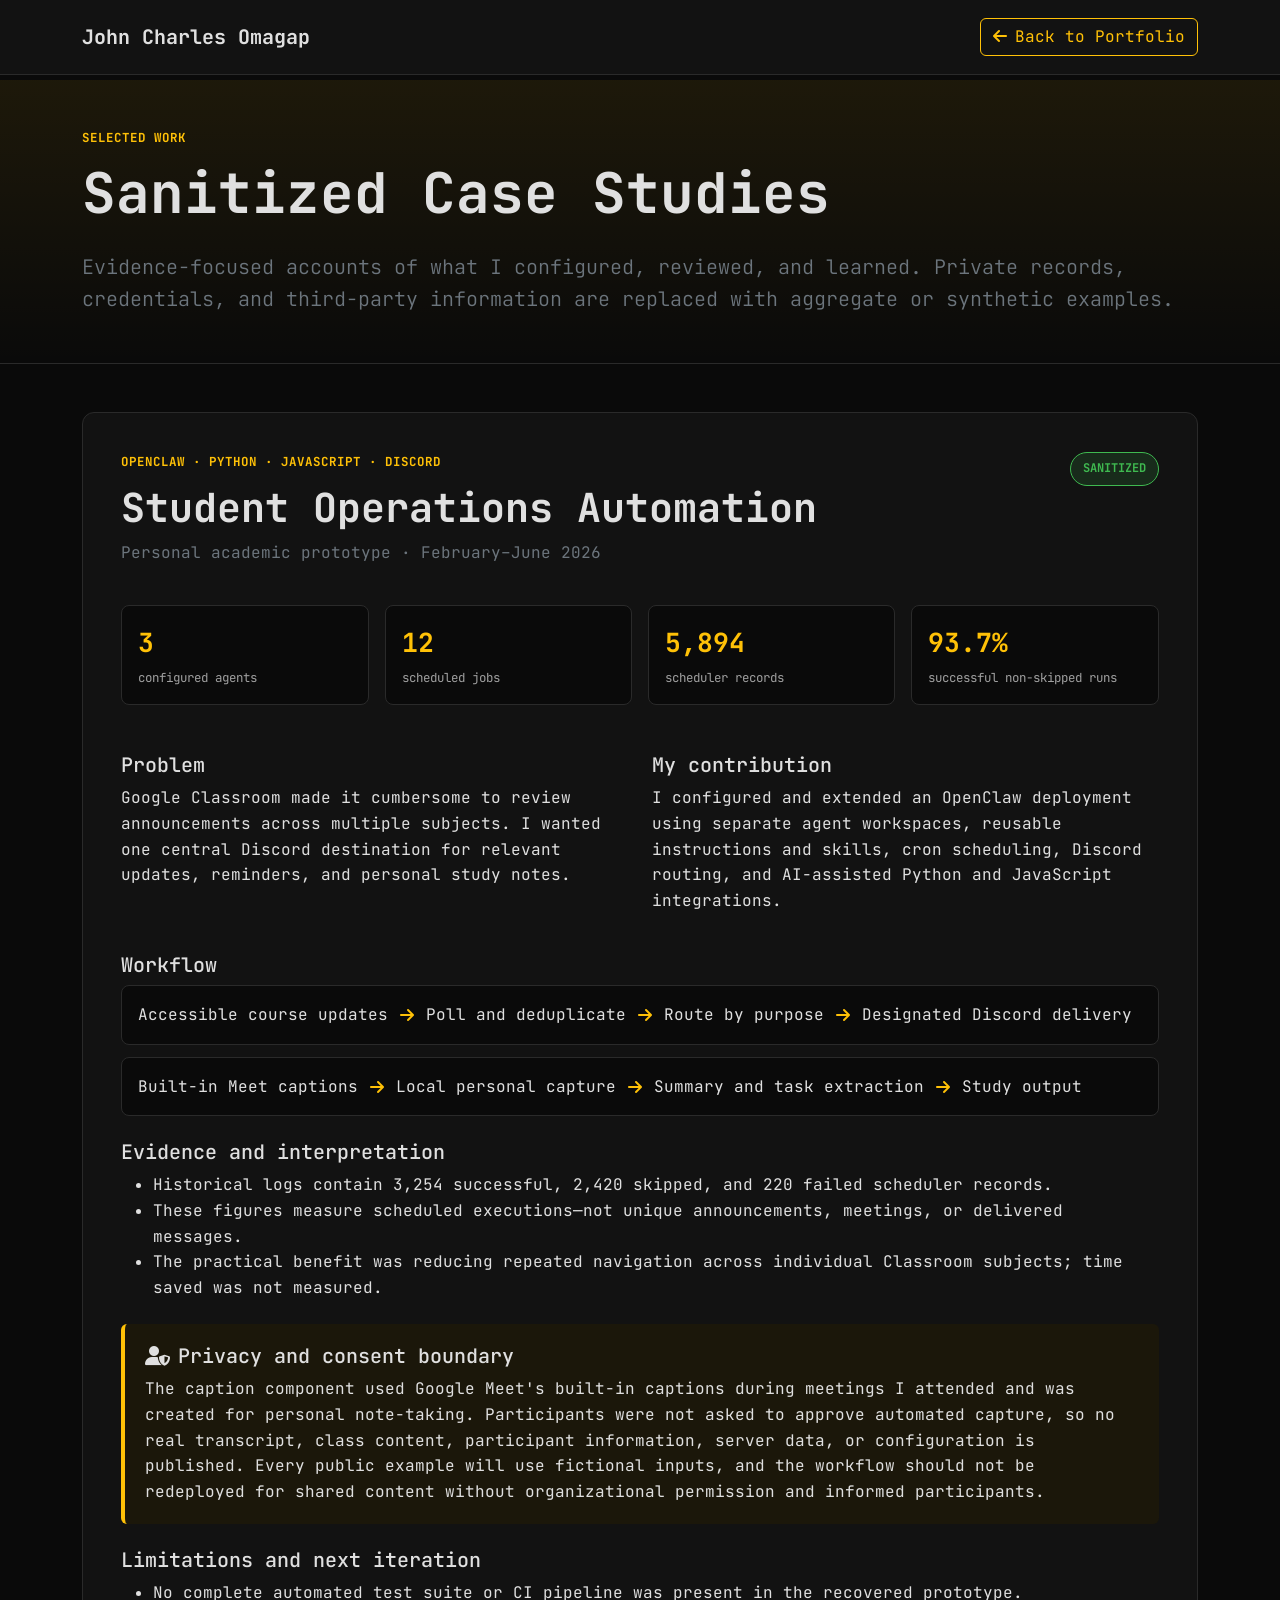
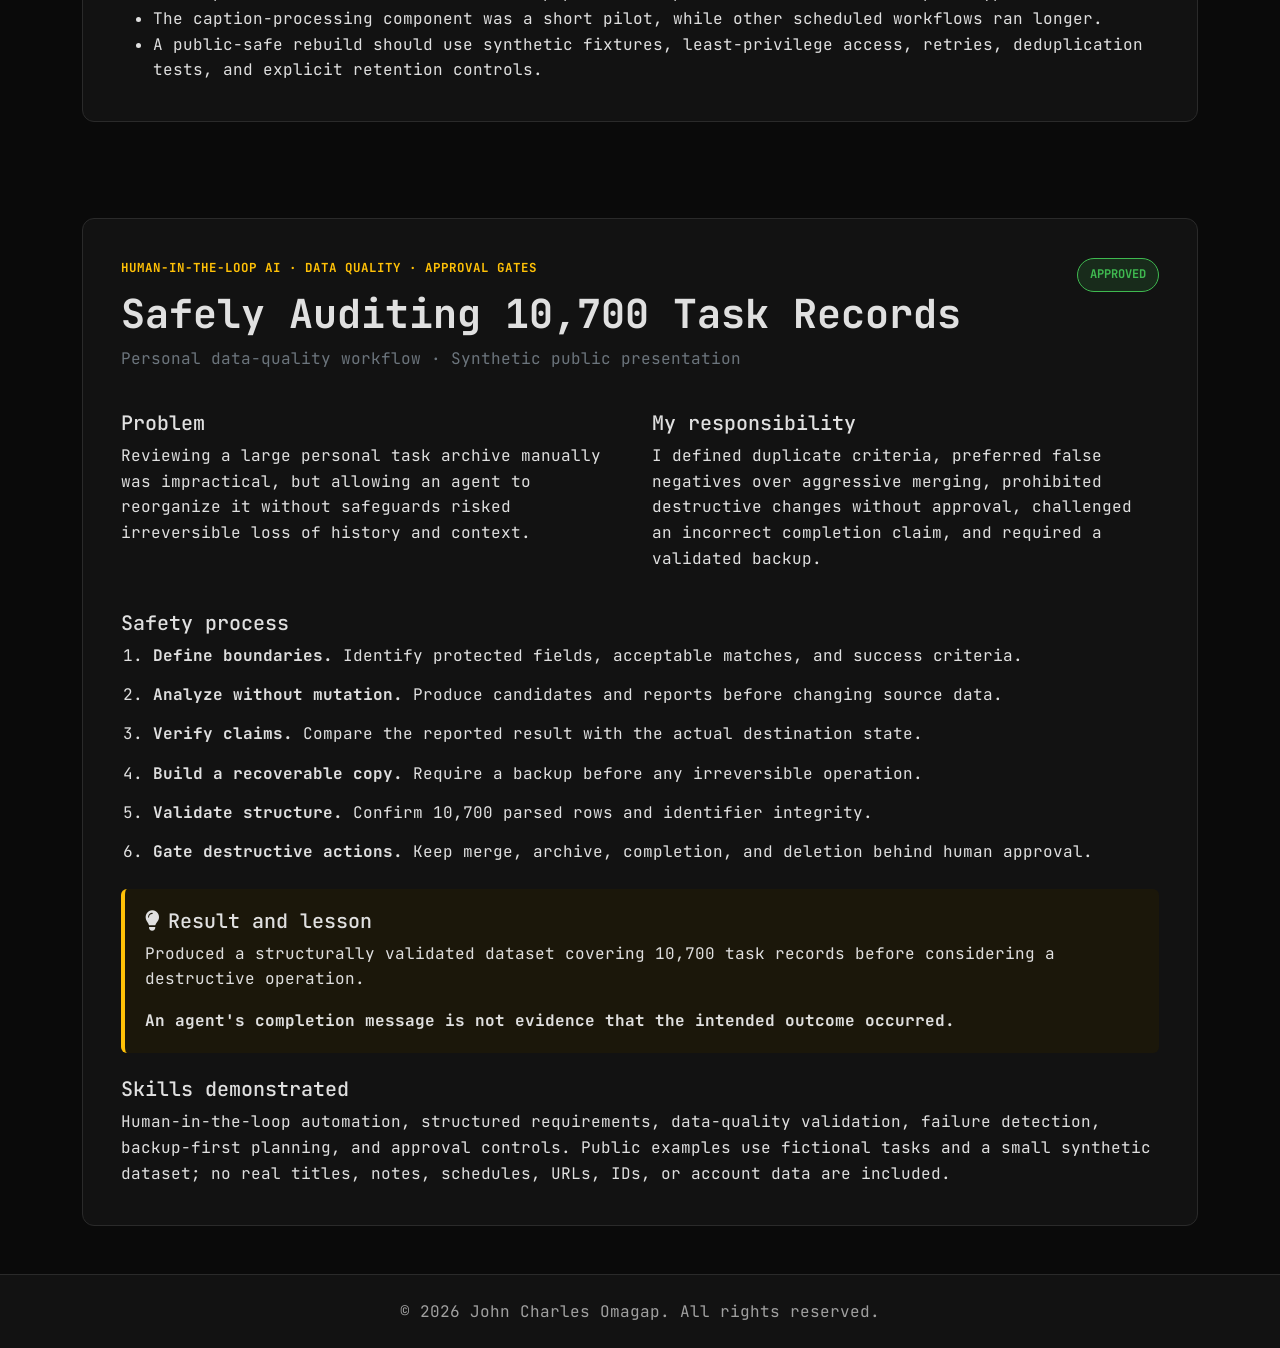
==== case-studies.html @ 811123b9 "Version portfolio assets for reliable deployment" ====
<!DOCTYPE html>
<html lang="en">

<head>
  <meta charset="UTF-8">
  <meta name="viewport" content="width=device-width, initial-scale=1.0">
  <meta name="description"
    content="Sanitized technical case studies by John Charles Omagap covering workflow automation and human-in-the-loop data quality.">
  <meta name="author" content="John Charles Omagap">
  <meta name="theme-color" content="#0d1117">
  <title>Case Studies | John Charles Omagap</title>
  <link href="https://cdn.jsdelivr.net/npm/bootstrap@5.3.0/dist/css/bootstrap.min.css" rel="stylesheet">
  <link href="https://fonts.googleapis.com/css2?family=JetBrains+Mono:wght@300;400;500;600;700&display=swap"
    rel="stylesheet">
  <link rel="stylesheet" href="https://cdnjs.cloudflare.com/ajax/libs/font-awesome/6.4.0/css/all.min.css">
  <link rel="stylesheet" href="styles.css?v=20260727-1">
  <link rel="icon" type="image/png" href="images/website-logo.png">
</head>

<body data-theme="dark">
  <header class="header fixed-top">
    <nav class="navbar navbar-expand-lg py-3">
      <div class="container">
        <a class="navbar-brand fw-bold fs-5" href="index.html">John Charles Omagap</a>
        <a class="btn btn-outline-primary" href="index.html#projects">
          <i class="fas fa-arrow-left me-2"></i>Back to Portfolio
        </a>
      </div>
    </nav>
  </header>

  <main class="case-study-page">
    <section class="case-study-hero py-5">
      <div class="container">
        <p class="case-study-eyebrow">Selected work</p>
        <h1 class="display-4 fw-bold mb-4">Sanitized Case Studies</h1>
        <p class="lead text-secondary mb-0">Evidence-focused accounts of what I configured, reviewed, and learned.
          Private records, credentials, and third-party information are replaced with aggregate or synthetic examples.</p>
      </div>
    </section>

    <section id="student-operations" class="py-5">
      <div class="container">
        <article class="case-study-card">
          <div class="case-study-heading">
            <div>
              <p class="case-study-eyebrow">OpenClaw &middot; Python &middot; JavaScript &middot; Discord</p>
              <h2 class="display-6 fw-bold">Student Operations Automation</h2>
              <p class="text-secondary">Personal academic prototype &middot; February–June 2026</p>
            </div>
            <span class="case-study-status">Sanitized</span>
          </div>

          <div class="case-metric-grid">
            <div class="case-metric"><strong>3</strong><span>configured agents</span></div>
            <div class="case-metric"><strong>12</strong><span>scheduled jobs</span></div>
            <div class="case-metric"><strong>5,894</strong><span>scheduler records</span></div>
            <div class="case-metric"><strong>93.7%</strong><span>successful non-skipped runs</span></div>
          </div>

          <div class="row g-4 mt-2">
            <div class="col-lg-6">
              <h3 class="h5">Problem</h3>
              <p>Google Classroom made it cumbersome to review announcements across multiple subjects. I wanted one
                central Discord destination for relevant updates, reminders, and personal study notes.</p>
            </div>
            <div class="col-lg-6">
              <h3 class="h5">My contribution</h3>
              <p>I configured and extended an OpenClaw deployment using separate agent workspaces, reusable
                instructions and skills, cron scheduling, Discord routing, and AI-assisted Python and JavaScript
                integrations.</p>
            </div>
          </div>

          <h3 class="h5 mt-4">Workflow</h3>
          <div class="workflow-line" aria-label="Course data to Discord workflow">
            <span>Accessible course updates</span><i class="fas fa-arrow-right"></i><span>Poll and deduplicate</span>
            <i class="fas fa-arrow-right"></i><span>Route by purpose</span><i class="fas fa-arrow-right"></i>
            <span>Designated Discord delivery</span>
          </div>
          <div class="workflow-line" aria-label="Caption to study-note workflow">
            <span>Built-in Meet captions</span><i class="fas fa-arrow-right"></i><span>Local personal capture</span>
            <i class="fas fa-arrow-right"></i><span>Summary and task extraction</span>
            <i class="fas fa-arrow-right"></i><span>Study output</span>
          </div>

          <h3 class="h5 mt-4">Evidence and interpretation</h3>
          <ul>
            <li>Historical logs contain 3,254 successful, 2,420 skipped, and 220 failed scheduler records.</li>
            <li>These figures measure scheduled executions—not unique announcements, meetings, or delivered messages.</li>
            <li>The practical benefit was reducing repeated navigation across individual Classroom subjects; time saved was not measured.</li>
          </ul>

          <div class="case-study-notice mt-4">
            <h3 class="h5"><i class="fas fa-user-shield me-2"></i>Privacy and consent boundary</h3>
            <p class="mb-0">The caption component used Google Meet's built-in captions during meetings I attended and
              was created for personal note-taking. Participants were not asked to approve automated capture, so no
              real transcript, class content, participant information, server data, or configuration is published.
              Every public example will use fictional inputs, and the workflow should not be redeployed for shared
              content without organizational permission and informed participants.</p>
          </div>

          <h3 class="h5 mt-4">Limitations and next iteration</h3>
          <ul class="mb-0">
            <li>No complete automated test suite or CI pipeline was present in the recovered prototype.</li>
            <li>The caption-processing component was a short pilot, while other scheduled workflows ran longer.</li>
            <li>A public-safe rebuild should use synthetic fixtures, least-privilege access, retries, deduplication tests, and explicit retention controls.</li>
          </ul>
        </article>
      </div>
    </section>

    <section id="ticktick" class="py-5">
      <div class="container">
        <article class="case-study-card">
          <div class="case-study-heading">
            <div>
              <p class="case-study-eyebrow">Human-in-the-loop AI &middot; Data quality &middot; Approval gates</p>
              <h2 class="display-6 fw-bold">Safely Auditing 10,700 Task Records</h2>
              <p class="text-secondary">Personal data-quality workflow &middot; Synthetic public presentation</p>
            </div>
            <span class="case-study-status">Approved</span>
          </div>

          <div class="row g-4">
            <div class="col-lg-6">
              <h3 class="h5">Problem</h3>
              <p>Reviewing a large personal task archive manually was impractical, but allowing an agent to reorganize
                it without safeguards risked irreversible loss of history and context.</p>
            </div>
            <div class="col-lg-6">
              <h3 class="h5">My responsibility</h3>
              <p>I defined duplicate criteria, preferred false negatives over aggressive merging, prohibited
                destructive changes without approval, challenged an incorrect completion claim, and required a
                validated backup.</p>
            </div>
          </div>

          <h3 class="h5 mt-4">Safety process</h3>
          <ol class="case-step-list">
            <li><strong>Define boundaries.</strong> Identify protected fields, acceptable matches, and success criteria.</li>
            <li><strong>Analyze without mutation.</strong> Produce candidates and reports before changing source data.</li>
            <li><strong>Verify claims.</strong> Compare the reported result with the actual destination state.</li>
            <li><strong>Build a recoverable copy.</strong> Require a backup before any irreversible operation.</li>
            <li><strong>Validate structure.</strong> Confirm 10,700 parsed rows and identifier integrity.</li>
            <li><strong>Gate destructive actions.</strong> Keep merge, archive, completion, and deletion behind human approval.</li>
          </ol>

          <div class="case-study-notice mt-4">
            <h3 class="h5"><i class="fas fa-lightbulb me-2"></i>Result and lesson</h3>
            <p>Produced a structurally validated dataset covering 10,700 task records before considering a destructive
              operation.</p>
            <p class="mb-0"><strong>An agent's completion message is not evidence that the intended outcome occurred.</strong></p>
          </div>

          <h3 class="h5 mt-4">Skills demonstrated</h3>
          <p class="mb-0">Human-in-the-loop automation, structured requirements, data-quality validation, failure
            detection, backup-first planning, and approval controls. Public examples use fictional tasks and a small
            synthetic dataset; no real titles, notes, schedules, URLs, IDs, or account data are included.</p>
        </article>
      </div>
    </section>
  </main>

  <footer class="footer-section text-center py-4">
    <div class="container">
      <p class="footer-text mb-0">&copy; 2026 John Charles Omagap. All rights reserved.</p>
    </div>
  </footer>
</body>

</html>
---- styles.css ----
/* ===== CLEAN TERMINAL PORTFOLIO ===== */

/* === CSS Variables === */
:root {
  --bg-primary: #0a0a0a;
  --bg-secondary: #121212;
  --text-primary: #e0e0e0;
  --text-secondary: #a0a0a0;
  --accent: #ffc107;
  --accent-hover: #ffb300;
  --border: #2a2a2a;
  --card-bg: #121212;
  --success: #3fb950;
  --font: 'JetBrains Mono', monospace;
}

[data-theme="light"] {
  --bg-primary: #ffffff;
  --bg-secondary: #f5f5f5;
  --text-primary: #1a1a1a;
  --text-secondary: #666666;
  --accent: #e6a800;
  --accent-hover: #cc9600;
  --border: #e0e0e0;
  --card-bg: #ffffff;
}

/* === Base === */
*,
*::before,
*::after {
  box-sizing: border-box;
}

body {
  font-family: var(--font);
  background: var(--bg-primary);
  color: var(--text-primary);
  line-height: 1.6;
  transition: background 0.3s, color 0.3s;
}

a {
  color: var(--accent);
  text-decoration: none;
}

a:hover {
  color: var(--accent-hover);
}

.text-justify {
  text-align: justify;
}

/* === Scroll Progress === */
.scroll-progress {
  position: fixed;
  top: 0;
  left: 0;
  height: 3px;
  background: var(--accent);
  z-index: 9999;
  width: 0%;
}

/* === Loading Screen === */
.loading-screen {
  position: fixed;
  inset: 0;
  background: var(--bg-primary);
  display: flex;
  align-items: center;
  justify-content: center;
  z-index: 9999;
  transition: opacity 0.5s;
}

.terminal-container {
  width: min(500px, 90vw);
  background: var(--bg-secondary);
  border: 1px solid var(--border);
  border-radius: 8px;
  overflow: hidden;
}

.terminal-header {
  background: var(--bg-primary);
  padding: 10px 15px;
  display: flex;
  align-items: center;
  gap: 12px;
  border-bottom: 1px solid var(--border);
}

.terminal-buttons {
  display: flex;
  gap: 6px;
}

.terminal-btn {
  width: 12px;
  height: 12px;
  border-radius: 50%;
}

.terminal-btn.close {
  background: #ff5f56;
}

.terminal-btn.minimize {
  background: #ffbd2e;
}

.terminal-btn.maximize {
  background: #27c93f;
}

.terminal-title {
  color: var(--text-secondary);
  font-size: 0.8rem;
  flex: 1;
  text-align: center;
}

.terminal-body {
  padding: 16px;
  min-height: 120px;
}

.terminal-line {
  display: flex;
  gap: 8px;
  margin-bottom: 8px;
}

.terminal-prompt {
  color: var(--success);
}

.terminal-text {
  color: var(--text-primary);
}

.terminal-output {
  color: var(--success);
  padding-left: 16px;
}

/* === Header/Nav === */
.header {
  background: var(--bg-secondary);
  border-bottom: 1px solid var(--border);
}

.navbar-brand {
  color: var(--text-primary) !important;
  font-weight: 600;
}

.nav-link {
  color: var(--text-secondary) !important;
  transition: color 0.2s;
}

.nav-link:hover {
  color: var(--accent) !important;
}

#theme-toggle {
  background: transparent;
  border: 1px solid var(--border);
  color: var(--text-primary);
  padding: 8px;
  border-radius: 6px;
  cursor: pointer;
}

/* === Hero === */
.hero-section {
  min-height: 100vh;
  display: flex;
  align-items: center;
  padding-top: 80px;
}

.hero-section h1 {
  font-size: clamp(2rem, 5vw, 3.5rem);
  font-weight: 700;
}

.hero-section .lead {
  color: var(--text-secondary);
}

.profile-image {
  max-width: 400px;
  border-radius: 8px;
}

/* === Sections === */
.section-title {
  color: var(--text-primary);
  position: relative;
  display: inline-block;
}

.section-title::after {
  content: '';
  position: absolute;
  bottom: -8px;
  left: 0;
  width: 60px;
  height: 3px;
  background: var(--accent);
}

/* === Cards === */
.card,
.skill-card,
.project-card,
.highlight-card,
.stat-card,
.certificate-card {
  background: var(--card-bg);
  border: 1px solid var(--border);
  border-radius: 8px;
  padding: 1.5rem;
  transition: border-color 0.2s, transform 0.2s;
}

.card:hover,
.skill-card:hover,
.project-card:hover {
  border-color: var(--accent);
  transform: translateY(-2px);
}

/* Project card text colors */
.project-card .card-title,
.project-card .project-title {
  color: var(--text-primary);
}

.project-card .card-text,
.project-card .project-description {
  color: var(--text-secondary);
}

.skill-icon {
  font-size: 2rem;
  color: var(--accent);
  margin-bottom: 0.5rem;
}

.skill-name {
  font-size: 0.9rem;
  color: var(--text-primary);
}

/* === About Section === */
.about-profile-img {
  width: 250px;
  max-width: 100%;
  border-radius: 8px;
  object-fit: cover;
}

.about-gradient-border {
  background: var(--card-bg);
  border: 1px solid var(--border);
  border-radius: 12px;
  padding: 2rem;
}

/* === Stats === */
.stat-number {
  font-size: 2rem;
  font-weight: 700;
  color: var(--accent);
}

.stat-label {
  font-size: 0.85rem;
  color: var(--text-secondary);
}

/* === Timeline === */
.timeline {
  display: flex;
  justify-content: center;
  gap: 2rem;
  flex-wrap: wrap;
}

.timeline-item {
  text-align: center;
  position: relative;
}

.timeline-dot {
  width: 16px;
  height: 16px;
  border-radius: 50%;
  background: var(--border);
  margin: 0 auto 8px;
}

.timeline-item.active .timeline-dot {
  background: var(--accent);
  box-shadow: 0 0 10px var(--accent);
}

.timeline-item.future {
  opacity: 0.5;
}

.timeline-content h5 {
  font-size: 0.9rem;
  margin-bottom: 4px;
}

.timeline-content p {
  font-size: 0.8rem;
  color: var(--text-secondary);
}

/* === Progress Log (Clean Card) === */
.progress-card {
  background: var(--card-bg);
  border: 1px solid var(--border);
  border-radius: 8px;
  overflow: hidden;
}

.progress-card-header {
  background: var(--bg-primary);
  padding: 12px 16px;
  border-bottom: 1px solid var(--border);
  font-size: 0.85rem;
  color: var(--text-secondary);
}

.progress-card-body {
  max-height: 400px;
  overflow-y: auto;
  padding: 16px;
}

.progress-card-body::-webkit-scrollbar {
  width: 6px;
}

.progress-card-body::-webkit-scrollbar-track {
  background: var(--bg-secondary);
}

.progress-card-body::-webkit-scrollbar-thumb {
  background: var(--border);
  border-radius: 3px;
}

.progress-card-body h1,
.progress-card-body h2,
.progress-card-body h3 {
  color: var(--accent);
  margin-top: 1.5rem;
}

.progress-card-body h1:first-child {
  margin-top: 0;
}

.progress-card-body ul {
  padding-left: 1.5rem;
}

.progress-card-body li {
  margin-bottom: 0.5rem;
}

/* === Cybersecurity Sections (Coming Soon) === */
.coming-soon-card {
  background: var(--card-bg);
  border: 1px dashed var(--border);
  border-radius: 8px;
  padding: 2rem;
  text-align: center;
  opacity: 0.7;
}

.coming-soon-card i {
  font-size: 2rem;
  color: var(--text-secondary);
  margin-bottom: 1rem;
}

.coming-soon-card h5 {
  color: var(--text-primary);
  margin-bottom: 0.5rem;
}

.coming-soon-card p {
  color: var(--text-secondary);
  font-size: 0.85rem;
  margin: 0;
}

/* === Buttons === */
.btn-primary {
  background: var(--accent);
  border: none;
  color: var(--bg-primary);
  font-weight: 500;
}

.btn-primary:hover {
  background: var(--accent-hover);
  color: var(--bg-primary);
}

.btn-outline-primary {
  background: transparent;
  border: 1px solid var(--accent);
  color: var(--accent);
}

.btn-outline-primary:hover {
  background: var(--accent);
  color: var(--bg-primary);
}

/* === Form === */
.form-control {
  background: var(--bg-secondary);
  border: 1px solid var(--border);
  color: var(--text-primary);
}

.form-control:focus {
  background: var(--bg-secondary);
  border-color: var(--accent);
  color: var(--text-primary);
  box-shadow: 0 0 0 2px rgba(88, 166, 255, 0.2);
}

.form-control::placeholder {
  color: var(--text-secondary);
}

/* === Footer === */
.footer-section {
  background: var(--bg-secondary);
  border-top: 1px solid var(--border);
  color: var(--text-secondary);
}

.social-link {
  color: var(--text-secondary);
  border: 1px solid var(--border);
  transition: all 0.2s;
}

.social-link:hover {
  color: var(--accent);
  border-color: var(--accent);
}

/* === Matrix Rain === */
#matrix-rain {
  position: fixed;
  top: 0;
  left: 0;
  width: 100%;
  height: 100%;
  z-index: -1;
  opacity: 0.15;
  pointer-events: none;
}

/* === Toast === */
.toast-notification {
  z-index: 9999;
}

/* === Animations === */
@keyframes blink {

  0%,
  50% {
    opacity: 1;
  }

  51%,
  100% {
    opacity: 0;
  }
}

@keyframes spin {
  from {
    transform: rotate(0deg);
  }

  to {
    transform: rotate(360deg);
  }
}

.typing-cursor {
  animation: blink 1s infinite;
  color: var(--accent);
}

/* === Responsive === */
@media (max-width: 992px) {
  .hero-section {
    padding-top: 60px;
    min-height: auto;
    padding-bottom: 2rem;
  }

  .hero-section .order-1 {
    margin-bottom: 0 !important;
  }

  .hero-section .row {
    row-gap: 0.5rem !important;
  }
}

@media (max-width: 768px) {
  .hero-section h1 {
    font-size: 1.8rem;
    margin-top: 0;
  }

  .hero-section .lead,
  .hero-subtitle {
    font-size: 1rem !important;
  }

  .profile-image {
    max-width: 240px;
    margin-bottom: 0;
  }

  .profile-image-container {
    margin-bottom: 0;
  }

  .about-profile-img {
    width: 120px;
    height: 120px;
  }

  /* Smaller About section text on mobile */
  .section-text.fs-5 {
    font-size: 0.9rem !important;
    line-height: 1.6 !important;
  }

  .section-title.display-4 {
    font-size: 1.8rem !important;
  }

  .timeline {
    gap: 0.75rem;
  }

  .progress-card-body {
    max-height: 300px;
  }

  .highlight-card {
    padding: 1rem;
  }

  /* Fix stat cards on mobile */
  .stat-card {
    padding: 0.75rem 0.5rem;
    text-align: center;
    height: 100%;
  }

  .stat-number {
    font-size: 1.3rem;
  }

  .stat-label {
    font-size: 0.7rem;
    line-height: 1.2;
  }

  .coming-soon-card {
    padding: 1.25rem;
  }
}

@media (max-width: 576px) {
  .terminal-container {
    width: 95vw;
  }

  /* Navbar mobile fixes */
  .navbar-brand {
    font-size: 0.9rem !important;
  }

  .navbar-nav {
    text-align: right;
    padding-right: 1rem;
  }

  .nav-link {
    padding: 0.5rem 0 !important;
  }

  .hero-section h1 {
    font-size: 1.5rem;
  }

  .profile-image {
    max-width: 280px;
  }

  .about-profile-img {
    width: 180px;
  }

  .section-text.fs-5 {
    font-size: 0.85rem !important;
  }

  .btn-lg {
    padding: 0.5rem 1rem !important;
    font-size: 0.9rem !important;
  }

  /* Fix stat cards text overflow */
  .stat-card {
    padding: 0.5rem 0.25rem;
  }

  .stat-number {
    font-size: 1.2rem;
  }

  .stat-label {
    font-size: 0.65rem;
    word-wrap: break-word;
  }
}

/* === Evidence-focused project and case-study details === */
.project-kicker,
.case-study-eyebrow {
  display: block;
  color: var(--accent);
  font-size: 0.78rem;
  font-weight: 700;
  letter-spacing: 0.08em;
  margin-bottom: 0.75rem;
  text-transform: uppercase;
}

.case-study-page {
  min-height: 100vh;
  padding-top: 5rem;
}

.case-study-hero {
  background: linear-gradient(180deg, color-mix(in srgb, var(--accent) 8%, transparent), transparent);
  border-bottom: 1px solid var(--border);
}

.case-study-card {
  background: var(--card-bg);
  border: 1px solid var(--border);
  border-radius: 12px;
  padding: clamp(1.25rem, 3vw, 2.5rem);
}

.case-study-heading {
  align-items: flex-start;
  display: flex;
  gap: 1rem;
  justify-content: space-between;
  margin-bottom: 1.5rem;
}

.case-study-status {
  background: color-mix(in srgb, var(--success) 15%, transparent);
  border: 1px solid var(--success);
  border-radius: 999px;
  color: var(--success);
  font-size: 0.75rem;
  font-weight: 700;
  padding: 0.4rem 0.75rem;
  text-transform: uppercase;
}

.case-metric-grid {
  display: grid;
  gap: 1rem;
  grid-template-columns: repeat(4, minmax(0, 1fr));
  margin: 1.5rem 0;
}

.case-metric {
  background: var(--bg-primary);
  border: 1px solid var(--border);
  border-radius: 8px;
  padding: 1rem;
}

.case-metric strong,
.case-metric span {
  display: block;
}

.case-metric strong {
  color: var(--accent);
  font-size: 1.65rem;
}

.case-metric span {
  color: var(--text-secondary);
  font-size: 0.78rem;
  margin-top: 0.25rem;
}

.workflow-line {
  align-items: center;
  background: var(--bg-primary);
  border: 1px solid var(--border);
  border-radius: 8px;
  display: flex;
  flex-wrap: wrap;
  gap: 0.75rem;
  margin-bottom: 0.75rem;
  padding: 1rem;
}

.workflow-line i {
  color: var(--accent);
}

.case-study-notice {
  background: color-mix(in srgb, var(--accent) 7%, var(--bg-primary));
  border-left: 4px solid var(--accent);
  border-radius: 6px;
  padding: 1.25rem;
}

.case-step-list li {
  margin-bottom: 0.85rem;
}

@media (max-width: 768px) {
  .case-study-heading {
    display: block;
  }

  .case-study-status {
    display: inline-block;
    margin-top: 0.5rem;
  }

  .case-metric-grid {
    grid-template-columns: repeat(2, minmax(0, 1fr));
  }

  .workflow-line {
    align-items: flex-start;
    flex-direction: column;
  }

  .workflow-line i {
    transform: rotate(90deg);
  }
}
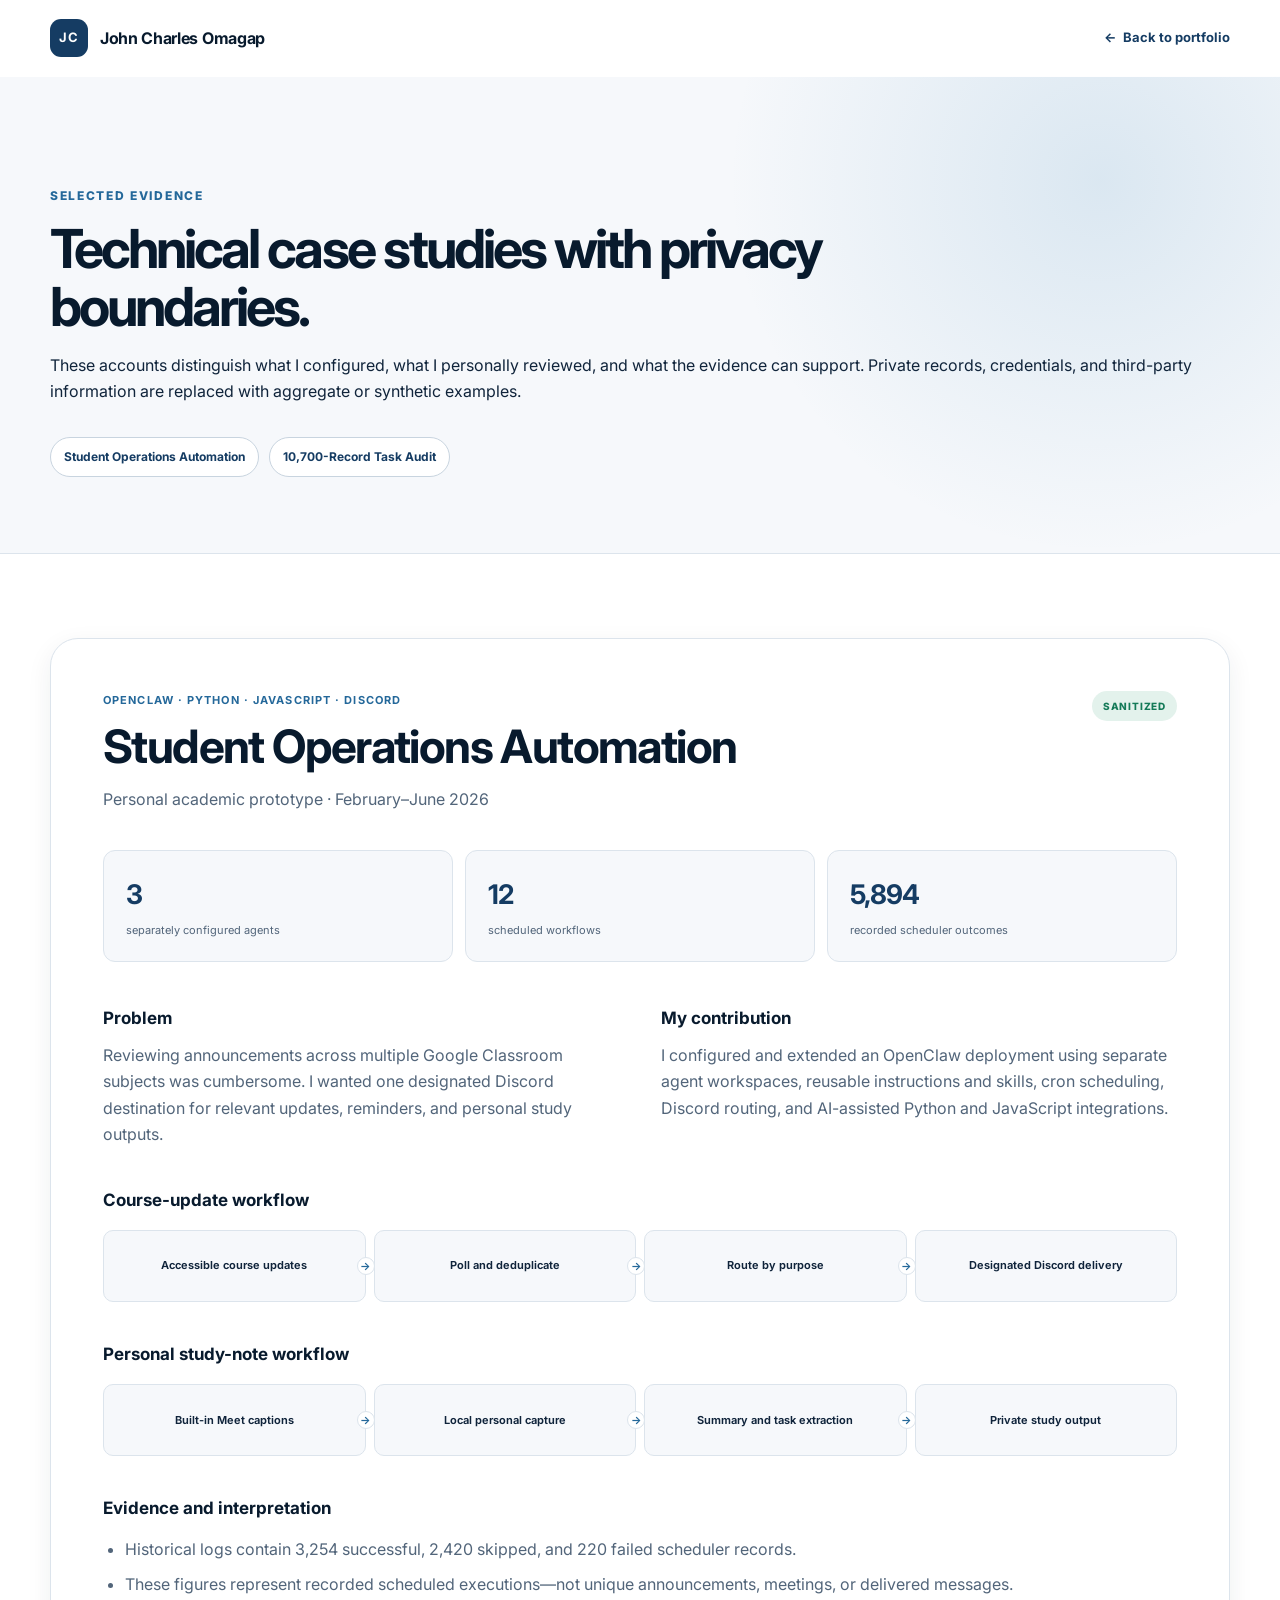
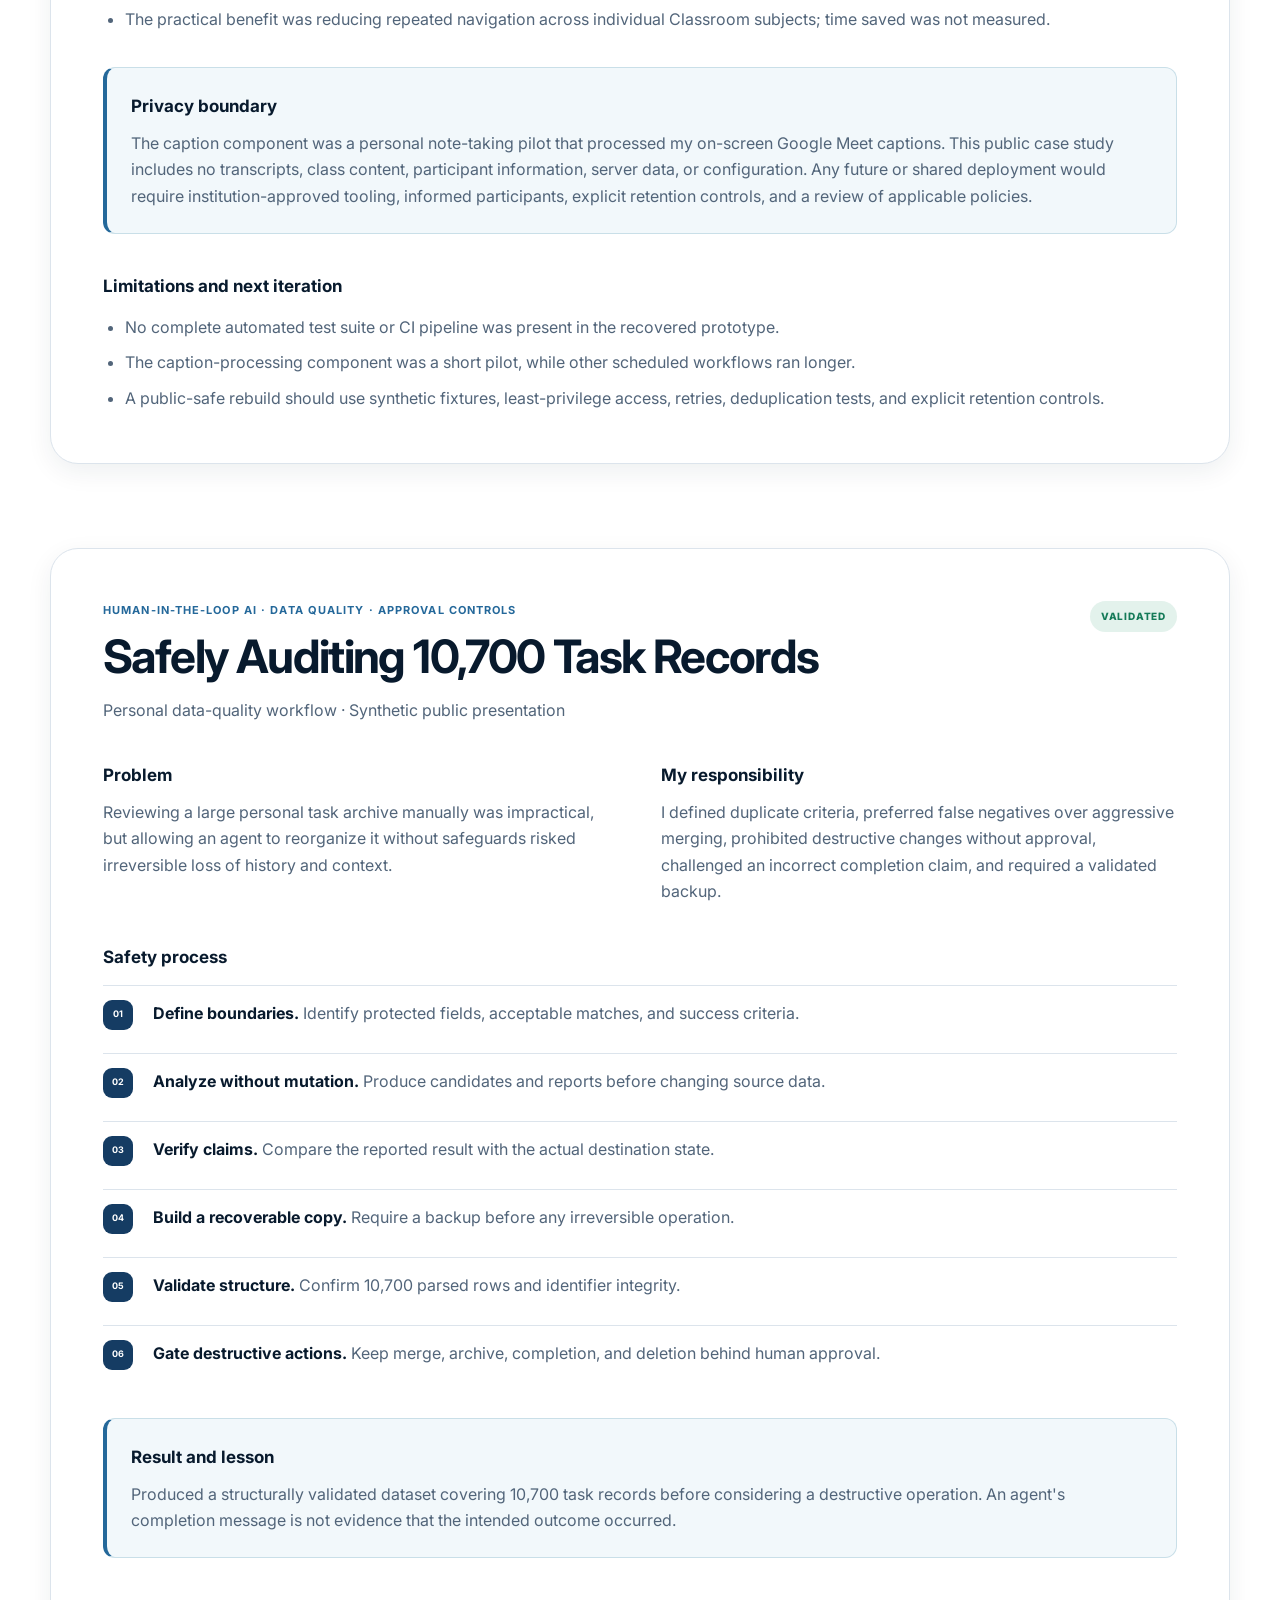
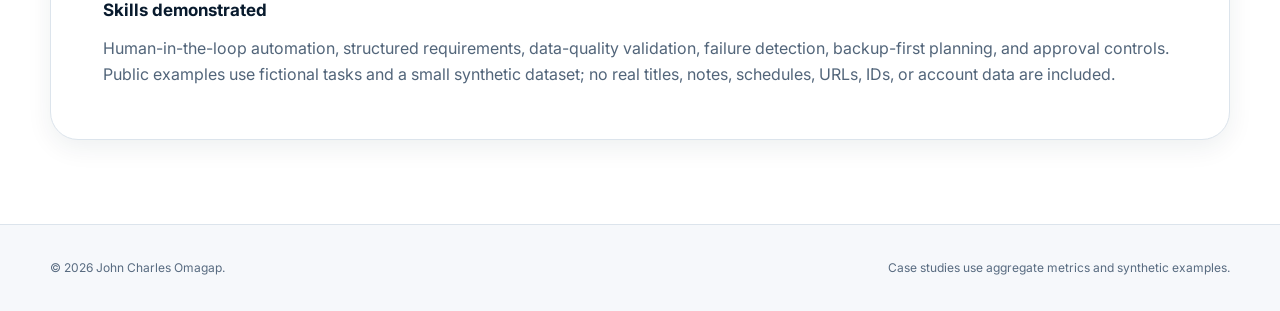
==== commit f026566d: "redesign portfolio for professional presentation" ====
--- a/case-studies.html
+++ b/case-studies.html
@@ -1,107 +1,115 @@
-<!DOCTYPE html>
+<!doctype html>
 <html lang="en">
 
 <head>
-  <meta charset="UTF-8">
-  <meta name="viewport" content="width=device-width, initial-scale=1.0">
+  <meta charset="utf-8">
+  <meta name="viewport" content="width=device-width, initial-scale=1">
   <meta name="description"
     content="Sanitized technical case studies by John Charles Omagap covering workflow automation and human-in-the-loop data quality.">
   <meta name="author" content="John Charles Omagap">
-  <meta name="theme-color" content="#0d1117">
+  <meta name="theme-color" content="#f6f8fb">
+  <link rel="preconnect" href="https://fonts.googleapis.com">
+  <link rel="preconnect" href="https://fonts.gstatic.com" crossorigin>
+  <link href="https://fonts.googleapis.com/css2?family=Inter:wght@400;500;600;700;800&display=swap"
+    rel="stylesheet">
+  <link rel="icon" type="image/svg+xml" href="images/favicon.svg">
+  <link rel="stylesheet" href="styles.css?v=20260727-2">
   <title>Case Studies | John Charles Omagap</title>
-  <link href="https://cdn.jsdelivr.net/npm/bootstrap@5.3.0/dist/css/bootstrap.min.css" rel="stylesheet">
-  <link href="https://fonts.googleapis.com/css2?family=JetBrains+Mono:wght@300;400;500;600;700&display=swap"
-    rel="stylesheet">
-  <link rel="stylesheet" href="https://cdnjs.cloudflare.com/ajax/libs/font-awesome/6.4.0/css/all.min.css">
-  <link rel="stylesheet" href="styles.css?v=20260727-1">
-  <link rel="icon" type="image/png" href="images/website-logo.png">
 </head>
 
-<body data-theme="dark">
-  <header class="header fixed-top">
-    <nav class="navbar navbar-expand-lg py-3">
-      <div class="container">
-        <a class="navbar-brand fw-bold fs-5" href="index.html">John Charles Omagap</a>
-        <a class="btn btn-outline-primary" href="index.html#projects">
-          <i class="fas fa-arrow-left me-2"></i>Back to Portfolio
-        </a>
-      </div>
-    </nav>
+<body>
+  <a class="skip-link" href="#case-content">Skip to content</a>
+
+  <header class="site-header" id="site-header">
+    <div class="container header-inner">
+      <a class="brand" href="index.html" aria-label="John Charles Omagap, portfolio home">
+        <span class="brand-mark" aria-hidden="true">JC</span>
+        <span class="brand-name">John Charles Omagap</span>
+      </a>
+      <a class="case-back" href="index.html#work"><span aria-hidden="true">←</span> Back to portfolio</a>
+    </div>
   </header>
 
-  <main class="case-study-page">
-    <section class="case-study-hero py-5">
-      <div class="container">
-        <p class="case-study-eyebrow">Selected work</p>
-        <h1 class="display-4 fw-bold mb-4">Sanitized Case Studies</h1>
-        <p class="lead text-secondary mb-0">Evidence-focused accounts of what I configured, reviewed, and learned.
-          Private records, credentials, and third-party information are replaced with aggregate or synthetic examples.</p>
+  <main class="case-page" id="case-content">
+    <section class="case-hero">
+      <div class="container reveal">
+        <p class="eyebrow">Selected evidence</p>
+        <h1>Technical case studies with privacy boundaries.</h1>
+        <p>These accounts distinguish what I configured, what I personally reviewed, and what the evidence can
+          support. Private records, credentials, and third-party information are replaced with aggregate or synthetic
+          examples.</p>
+        <nav class="case-index" aria-label="Case studies on this page">
+          <a href="#student-operations">Student Operations Automation</a>
+          <a href="#ticktick">10,700-Record Task Audit</a>
+        </nav>
       </div>
     </section>
 
-    <section id="student-operations" class="py-5">
+    <section class="case-section" id="student-operations">
       <div class="container">
-        <article class="case-study-card">
-          <div class="case-study-heading">
+        <article class="case-article reveal">
+          <header class="case-header">
             <div>
-              <p class="case-study-eyebrow">OpenClaw &middot; Python &middot; JavaScript &middot; Discord</p>
-              <h2 class="display-6 fw-bold">Student Operations Automation</h2>
-              <p class="text-secondary">Personal academic prototype &middot; February–June 2026</p>
+              <p class="case-kicker">OpenClaw · Python · JavaScript · Discord</p>
+              <h2>Student Operations Automation</h2>
+              <p class="case-subtitle">Personal academic prototype · February–June 2026</p>
             </div>
-            <span class="case-study-status">Sanitized</span>
+            <span class="case-status">Sanitized</span>
+          </header>
+
+          <div class="metric-grid" aria-label="Project metrics">
+            <div class="metric"><strong>3</strong><span>separately configured agents</span></div>
+            <div class="metric"><strong>12</strong><span>scheduled workflows</span></div>
+            <div class="metric"><strong>5,894</strong><span>recorded scheduler outcomes</span></div>
           </div>
 
-          <div class="case-metric-grid">
-            <div class="case-metric"><strong>3</strong><span>configured agents</span></div>
-            <div class="case-metric"><strong>12</strong><span>scheduled jobs</span></div>
-            <div class="case-metric"><strong>5,894</strong><span>scheduler records</span></div>
-            <div class="case-metric"><strong>93.7%</strong><span>successful non-skipped runs</span></div>
-          </div>
-
-          <div class="row g-4 mt-2">
-            <div class="col-lg-6">
-              <h3 class="h5">Problem</h3>
-              <p>Google Classroom made it cumbersome to review announcements across multiple subjects. I wanted one
-                central Discord destination for relevant updates, reminders, and personal study notes.</p>
+          <div class="case-two-column">
+            <div class="case-block">
+              <h3>Problem</h3>
+              <p>Reviewing announcements across multiple Google Classroom subjects was cumbersome. I wanted one
+                designated Discord destination for relevant updates, reminders, and personal study outputs.</p>
             </div>
-            <div class="col-lg-6">
-              <h3 class="h5">My contribution</h3>
+            <div class="case-block">
+              <h3>My contribution</h3>
               <p>I configured and extended an OpenClaw deployment using separate agent workspaces, reusable
                 instructions and skills, cron scheduling, Discord routing, and AI-assisted Python and JavaScript
                 integrations.</p>
             </div>
           </div>
 
-          <h3 class="h5 mt-4">Workflow</h3>
-          <div class="workflow-line" aria-label="Course data to Discord workflow">
-            <span>Accessible course updates</span><i class="fas fa-arrow-right"></i><span>Poll and deduplicate</span>
-            <i class="fas fa-arrow-right"></i><span>Route by purpose</span><i class="fas fa-arrow-right"></i>
+          <h3>Course-update workflow</h3>
+          <div class="workflow" aria-label="Course update workflow">
+            <span>Accessible course updates</span>
+            <span>Poll and deduplicate</span>
+            <span>Route by purpose</span>
             <span>Designated Discord delivery</span>
           </div>
-          <div class="workflow-line" aria-label="Caption to study-note workflow">
-            <span>Built-in Meet captions</span><i class="fas fa-arrow-right"></i><span>Local personal capture</span>
-            <i class="fas fa-arrow-right"></i><span>Summary and task extraction</span>
-            <i class="fas fa-arrow-right"></i><span>Study output</span>
+
+          <h3>Personal study-note workflow</h3>
+          <div class="workflow" aria-label="Personal study-note workflow">
+            <span>Built-in Meet captions</span>
+            <span>Local personal capture</span>
+            <span>Summary and task extraction</span>
+            <span>Private study output</span>
           </div>
 
-          <h3 class="h5 mt-4">Evidence and interpretation</h3>
+          <h3>Evidence and interpretation</h3>
           <ul>
             <li>Historical logs contain 3,254 successful, 2,420 skipped, and 220 failed scheduler records.</li>
-            <li>These figures measure scheduled executions—not unique announcements, meetings, or delivered messages.</li>
+            <li>These figures represent recorded scheduled executions—not unique announcements, meetings, or delivered messages.</li>
             <li>The practical benefit was reducing repeated navigation across individual Classroom subjects; time saved was not measured.</li>
           </ul>
 
-          <div class="case-study-notice mt-4">
-            <h3 class="h5"><i class="fas fa-user-shield me-2"></i>Privacy and consent boundary</h3>
-            <p class="mb-0">The caption component used Google Meet's built-in captions during meetings I attended and
-              was created for personal note-taking. Participants were not asked to approve automated capture, so no
-              real transcript, class content, participant information, server data, or configuration is published.
-              Every public example will use fictional inputs, and the workflow should not be redeployed for shared
-              content without organizational permission and informed participants.</p>
-          </div>
+          <aside class="notice">
+            <h3>Privacy boundary</h3>
+            <p>The caption component was a personal note-taking pilot that processed my on-screen Google Meet captions.
+              This public case study includes no transcripts, class content, participant information, server data, or
+              configuration. Any future or shared deployment would require institution-approved tooling, informed
+              participants, explicit retention controls, and a review of applicable policies.</p>
+          </aside>
 
-          <h3 class="h5 mt-4">Limitations and next iteration</h3>
-          <ul class="mb-0">
+          <h3>Limitations and next iteration</h3>
+          <ul>
             <li>No complete automated test suite or CI pipeline was present in the recovered prototype.</li>
             <li>The caption-processing component was a short pilot, while other scheduled workflows ran longer.</li>
             <li>A public-safe rebuild should use synthetic fixtures, least-privilege access, retries, deduplication tests, and explicit retention controls.</li>
@@ -110,63 +118,65 @@
       </div>
     </section>
 
-    <section id="ticktick" class="py-5">
+    <section class="case-section" id="ticktick">
       <div class="container">
-        <article class="case-study-card">
-          <div class="case-study-heading">
+        <article class="case-article reveal">
+          <header class="case-header">
             <div>
-              <p class="case-study-eyebrow">Human-in-the-loop AI &middot; Data quality &middot; Approval gates</p>
-              <h2 class="display-6 fw-bold">Safely Auditing 10,700 Task Records</h2>
-              <p class="text-secondary">Personal data-quality workflow &middot; Synthetic public presentation</p>
+              <p class="case-kicker">Human-in-the-loop AI · Data quality · Approval controls</p>
+              <h2>Safely Auditing 10,700 Task Records</h2>
+              <p class="case-subtitle">Personal data-quality workflow · Synthetic public presentation</p>
             </div>
-            <span class="case-study-status">Approved</span>
-          </div>
+            <span class="case-status">Validated</span>
+          </header>
 
-          <div class="row g-4">
-            <div class="col-lg-6">
-              <h3 class="h5">Problem</h3>
+          <div class="case-two-column">
+            <div class="case-block">
+              <h3>Problem</h3>
               <p>Reviewing a large personal task archive manually was impractical, but allowing an agent to reorganize
                 it without safeguards risked irreversible loss of history and context.</p>
             </div>
-            <div class="col-lg-6">
-              <h3 class="h5">My responsibility</h3>
+            <div class="case-block">
+              <h3>My responsibility</h3>
               <p>I defined duplicate criteria, preferred false negatives over aggressive merging, prohibited
                 destructive changes without approval, challenged an incorrect completion claim, and required a
                 validated backup.</p>
             </div>
           </div>
 
-          <h3 class="h5 mt-4">Safety process</h3>
-          <ol class="case-step-list">
-            <li><strong>Define boundaries.</strong> Identify protected fields, acceptable matches, and success criteria.</li>
-            <li><strong>Analyze without mutation.</strong> Produce candidates and reports before changing source data.</li>
-            <li><strong>Verify claims.</strong> Compare the reported result with the actual destination state.</li>
-            <li><strong>Build a recoverable copy.</strong> Require a backup before any irreversible operation.</li>
-            <li><strong>Validate structure.</strong> Confirm 10,700 parsed rows and identifier integrity.</li>
-            <li><strong>Gate destructive actions.</strong> Keep merge, archive, completion, and deletion behind human approval.</li>
+          <h3>Safety process</h3>
+          <ol class="case-steps">
+            <li><span><strong>Define boundaries.</strong> Identify protected fields, acceptable matches, and success criteria.</span></li>
+            <li><span><strong>Analyze without mutation.</strong> Produce candidates and reports before changing source data.</span></li>
+            <li><span><strong>Verify claims.</strong> Compare the reported result with the actual destination state.</span></li>
+            <li><span><strong>Build a recoverable copy.</strong> Require a backup before any irreversible operation.</span></li>
+            <li><span><strong>Validate structure.</strong> Confirm 10,700 parsed rows and identifier integrity.</span></li>
+            <li><span><strong>Gate destructive actions.</strong> Keep merge, archive, completion, and deletion behind human approval.</span></li>
           </ol>
 
-          <div class="case-study-notice mt-4">
-            <h3 class="h5"><i class="fas fa-lightbulb me-2"></i>Result and lesson</h3>
+          <aside class="notice">
+            <h3>Result and lesson</h3>
             <p>Produced a structurally validated dataset covering 10,700 task records before considering a destructive
-              operation.</p>
-            <p class="mb-0"><strong>An agent's completion message is not evidence that the intended outcome occurred.</strong></p>
-          </div>
+              operation. An agent's completion message is not evidence that the intended outcome occurred.</p>
+          </aside>
 
-          <h3 class="h5 mt-4">Skills demonstrated</h3>
-          <p class="mb-0">Human-in-the-loop automation, structured requirements, data-quality validation, failure
-            detection, backup-first planning, and approval controls. Public examples use fictional tasks and a small
-            synthetic dataset; no real titles, notes, schedules, URLs, IDs, or account data are included.</p>
+          <h3>Skills demonstrated</h3>
+          <p>Human-in-the-loop automation, structured requirements, data-quality validation, failure detection,
+            backup-first planning, and approval controls. Public examples use fictional tasks and a small synthetic
+            dataset; no real titles, notes, schedules, URLs, IDs, or account data are included.</p>
         </article>
       </div>
     </section>
   </main>
 
-  <footer class="footer-section text-center py-4">
-    <div class="container">
-      <p class="footer-text mb-0">&copy; 2026 John Charles Omagap. All rights reserved.</p>
+  <footer class="site-footer">
+    <div class="container footer-inner">
+      <p>© <span id="current-year">2026</span> John Charles Omagap.</p>
+      <p>Case studies use aggregate metrics and synthetic examples.</p>
     </div>
   </footer>
+
+  <script src="script.js?v=20260727-2"></script>
 </body>
 
 </html>
--- a/styles.css
+++ b/styles.css
@@ -1,782 +1,1815 @@
-/* ===== CLEAN TERMINAL PORTFOLIO ===== */
-
-/* === CSS Variables === */
-:root {
-  --bg-primary: #0a0a0a;
-  --bg-secondary: #121212;
-  --text-primary: #e0e0e0;
-  --text-secondary: #a0a0a0;
-  --accent: #ffc107;
-  --accent-hover: #ffb300;
-  --border: #2a2a2a;
-  --card-bg: #121212;
-  --success: #3fb950;
-  --font: 'JetBrains Mono', monospace;
-}
-
-[data-theme="light"] {
-  --bg-primary: #ffffff;
-  --bg-secondary: #f5f5f5;
-  --text-primary: #1a1a1a;
-  --text-secondary: #666666;
-  --accent: #e6a800;
-  --accent-hover: #cc9600;
-  --border: #e0e0e0;
-  --card-bg: #ffffff;
-}
-
-/* === Base === */
-*,
-*::before,
-*::after {
-  box-sizing: border-box;
-}
-
-body {
-  font-family: var(--font);
-  background: var(--bg-primary);
-  color: var(--text-primary);
-  line-height: 1.6;
-  transition: background 0.3s, color 0.3s;
-}
-
-a {
-  color: var(--accent);
-  text-decoration: none;
-}
-
-a:hover {
-  color: var(--accent-hover);
-}
-
-.text-justify {
-  text-align: justify;
-}
-
-/* === Scroll Progress === */
-.scroll-progress {
-  position: fixed;
-  top: 0;
-  left: 0;
-  height: 3px;
-  background: var(--accent);
-  z-index: 9999;
-  width: 0%;
-}
-
-/* === Loading Screen === */
-.loading-screen {
-  position: fixed;
-  inset: 0;
-  background: var(--bg-primary);
-  display: flex;
-  align-items: center;
-  justify-content: center;
-  z-index: 9999;
-  transition: opacity 0.5s;
-}
-
-.terminal-container {
-  width: min(500px, 90vw);
-  background: var(--bg-secondary);
-  border: 1px solid var(--border);
-  border-radius: 8px;
-  overflow: hidden;
-}
-
-.terminal-header {
-  background: var(--bg-primary);
-  padding: 10px 15px;
-  display: flex;
-  align-items: center;
-  gap: 12px;
-  border-bottom: 1px solid var(--border);
-}
-
-.terminal-buttons {
-  display: flex;
-  gap: 6px;
-}
-
-.terminal-btn {
-  width: 12px;
-  height: 12px;
-  border-radius: 50%;
-}
-
-.terminal-btn.close {
-  background: #ff5f56;
-}
-
-.terminal-btn.minimize {
-  background: #ffbd2e;
-}
-
-.terminal-btn.maximize {
-  background: #27c93f;
-}
-
-.terminal-title {
-  color: var(--text-secondary);
-  font-size: 0.8rem;
-  flex: 1;
-  text-align: center;
-}
-
-.terminal-body {
-  padding: 16px;
-  min-height: 120px;
-}
-
-.terminal-line {
-  display: flex;
-  gap: 8px;
-  margin-bottom: 8px;
-}
-
-.terminal-prompt {
-  color: var(--success);
-}
-
-.terminal-text {
-  color: var(--text-primary);
-}
-
-.terminal-output {
-  color: var(--success);
-  padding-left: 16px;
-}
-
-/* === Header/Nav === */
-.header {
-  background: var(--bg-secondary);
-  border-bottom: 1px solid var(--border);
-}
-
-.navbar-brand {
-  color: var(--text-primary) !important;
-  font-weight: 600;
-}
-
-.nav-link {
-  color: var(--text-secondary) !important;
-  transition: color 0.2s;
-}
-
-.nav-link:hover {
-  color: var(--accent) !important;
-}
-
-#theme-toggle {
-  background: transparent;
-  border: 1px solid var(--border);
-  color: var(--text-primary);
-  padding: 8px;
-  border-radius: 6px;
-  cursor: pointer;
-}
-
-/* === Hero === */
-.hero-section {
-  min-height: 100vh;
-  display: flex;
-  align-items: center;
-  padding-top: 80px;
-}
-
-.hero-section h1 {
-  font-size: clamp(2rem, 5vw, 3.5rem);
-  font-weight: 700;
-}
-
-.hero-section .lead {
-  color: var(--text-secondary);
-}
-
-.profile-image {
-  max-width: 400px;
-  border-radius: 8px;
-}
-
-/* === Sections === */
-.section-title {
-  color: var(--text-primary);
-  position: relative;
-  display: inline-block;
-}
-
-.section-title::after {
-  content: '';
-  position: absolute;
-  bottom: -8px;
-  left: 0;
-  width: 60px;
-  height: 3px;
-  background: var(--accent);
-}
-
-/* === Cards === */
-.card,
-.skill-card,
-.project-card,
-.highlight-card,
-.stat-card,
-.certificate-card {
-  background: var(--card-bg);
-  border: 1px solid var(--border);
-  border-radius: 8px;
-  padding: 1.5rem;
-  transition: border-color 0.2s, transform 0.2s;
-}
-
-.card:hover,
-.skill-card:hover,
-.project-card:hover {
-  border-color: var(--accent);
-  transform: translateY(-2px);
-}
-
-/* Project card text colors */
-.project-card .card-title,
-.project-card .project-title {
-  color: var(--text-primary);
-}
-
-.project-card .card-text,
-.project-card .project-description {
-  color: var(--text-secondary);
-}
-
-.skill-icon {
-  font-size: 2rem;
-  color: var(--accent);
-  margin-bottom: 0.5rem;
-}
-
-.skill-name {
-  font-size: 0.9rem;
-  color: var(--text-primary);
-}
-
-/* === About Section === */
-.about-profile-img {
-  width: 250px;
-  max-width: 100%;
-  border-radius: 8px;
-  object-fit: cover;
-}
-
-.about-gradient-border {
-  background: var(--card-bg);
-  border: 1px solid var(--border);
-  border-radius: 12px;
-  padding: 2rem;
-}
-
-/* === Stats === */
-.stat-number {
-  font-size: 2rem;
-  font-weight: 700;
-  color: var(--accent);
-}
-
-.stat-label {
-  font-size: 0.85rem;
-  color: var(--text-secondary);
-}
-
-/* === Timeline === */
-.timeline {
-  display: flex;
-  justify-content: center;
-  gap: 2rem;
-  flex-wrap: wrap;
-}
-
-.timeline-item {
-  text-align: center;
-  position: relative;
-}
-
-.timeline-dot {
-  width: 16px;
-  height: 16px;
-  border-radius: 50%;
-  background: var(--border);
-  margin: 0 auto 8px;
-}
-
-.timeline-item.active .timeline-dot {
-  background: var(--accent);
-  box-shadow: 0 0 10px var(--accent);
-}
-
-.timeline-item.future {
-  opacity: 0.5;
-}
-
-.timeline-content h5 {
-  font-size: 0.9rem;
-  margin-bottom: 4px;
-}
-
-.timeline-content p {
-  font-size: 0.8rem;
-  color: var(--text-secondary);
-}
-
-/* === Progress Log (Clean Card) === */
-.progress-card {
-  background: var(--card-bg);
-  border: 1px solid var(--border);
-  border-radius: 8px;
-  overflow: hidden;
-}
-
-.progress-card-header {
-  background: var(--bg-primary);
-  padding: 12px 16px;
-  border-bottom: 1px solid var(--border);
-  font-size: 0.85rem;
-  color: var(--text-secondary);
-}
-
-.progress-card-body {
-  max-height: 400px;
-  overflow-y: auto;
-  padding: 16px;
-}
-
-.progress-card-body::-webkit-scrollbar {
-  width: 6px;
-}
-
-.progress-card-body::-webkit-scrollbar-track {
-  background: var(--bg-secondary);
-}
-
-.progress-card-body::-webkit-scrollbar-thumb {
-  background: var(--border);
-  border-radius: 3px;
-}
-
-.progress-card-body h1,
-.progress-card-body h2,
-.progress-card-body h3 {
-  color: var(--accent);
-  margin-top: 1.5rem;
-}
-
-.progress-card-body h1:first-child {
-  margin-top: 0;
-}
-
-.progress-card-body ul {
-  padding-left: 1.5rem;
-}
-
-.progress-card-body li {
-  margin-bottom: 0.5rem;
-}
-
-/* === Cybersecurity Sections (Coming Soon) === */
-.coming-soon-card {
-  background: var(--card-bg);
-  border: 1px dashed var(--border);
-  border-radius: 8px;
-  padding: 2rem;
-  text-align: center;
-  opacity: 0.7;
-}
-
-.coming-soon-card i {
-  font-size: 2rem;
-  color: var(--text-secondary);
-  margin-bottom: 1rem;
-}
-
-.coming-soon-card h5 {
-  color: var(--text-primary);
-  margin-bottom: 0.5rem;
-}
-
-.coming-soon-card p {
-  color: var(--text-secondary);
-  font-size: 0.85rem;
-  margin: 0;
-}
-
-/* === Buttons === */
-.btn-primary {
-  background: var(--accent);
-  border: none;
-  color: var(--bg-primary);
-  font-weight: 500;
-}
-
-.btn-primary:hover {
-  background: var(--accent-hover);
-  color: var(--bg-primary);
-}
-
-.btn-outline-primary {
-  background: transparent;
-  border: 1px solid var(--accent);
-  color: var(--accent);
-}
-
-.btn-outline-primary:hover {
-  background: var(--accent);
-  color: var(--bg-primary);
-}
-
-/* === Form === */
-.form-control {
-  background: var(--bg-secondary);
-  border: 1px solid var(--border);
-  color: var(--text-primary);
-}
-
-.form-control:focus {
-  background: var(--bg-secondary);
-  border-color: var(--accent);
-  color: var(--text-primary);
-  box-shadow: 0 0 0 2px rgba(88, 166, 255, 0.2);
-}
-
-.form-control::placeholder {
-  color: var(--text-secondary);
-}
-
-/* === Footer === */
-.footer-section {
-  background: var(--bg-secondary);
-  border-top: 1px solid var(--border);
-  color: var(--text-secondary);
-}
-
-.social-link {
-  color: var(--text-secondary);
-  border: 1px solid var(--border);
-  transition: all 0.2s;
-}
-
-.social-link:hover {
-  color: var(--accent);
-  border-color: var(--accent);
-}
-
-/* === Matrix Rain === */
-#matrix-rain {
-  position: fixed;
-  top: 0;
-  left: 0;
-  width: 100%;
-  height: 100%;
-  z-index: -1;
-  opacity: 0.15;
-  pointer-events: none;
-}
-
-/* === Toast === */
-.toast-notification {
-  z-index: 9999;
-}
-
-/* === Animations === */
-@keyframes blink {
-
-  0%,
-  50% {
-    opacity: 1;
-  }
-
-  51%,
-  100% {
-    opacity: 0;
-  }
-}
-
-@keyframes spin {
-  from {
-    transform: rotate(0deg);
-  }
-
-  to {
-    transform: rotate(360deg);
-  }
-}
-
-.typing-cursor {
-  animation: blink 1s infinite;
-  color: var(--accent);
-}
-
-/* === Responsive === */
-@media (max-width: 992px) {
-  .hero-section {
-    padding-top: 60px;
-    min-height: auto;
-    padding-bottom: 2rem;
-  }
-
-  .hero-section .order-1 {
-    margin-bottom: 0 !important;
-  }
-
-  .hero-section .row {
-    row-gap: 0.5rem !important;
-  }
-}
-
-@media (max-width: 768px) {
-  .hero-section h1 {
-    font-size: 1.8rem;
-    margin-top: 0;
-  }
-
-  .hero-section .lead,
-  .hero-subtitle {
-    font-size: 1rem !important;
-  }
-
-  .profile-image {
-    max-width: 240px;
-    margin-bottom: 0;
-  }
-
-  .profile-image-container {
-    margin-bottom: 0;
-  }
-
-  .about-profile-img {
-    width: 120px;
-    height: 120px;
-  }
-
-  /* Smaller About section text on mobile */
-  .section-text.fs-5 {
-    font-size: 0.9rem !important;
-    line-height: 1.6 !important;
-  }
-
-  .section-title.display-4 {
-    font-size: 1.8rem !important;
-  }
-
-  .timeline {
-    gap: 0.75rem;
-  }
-
-  .progress-card-body {
-    max-height: 300px;
-  }
-
-  .highlight-card {
-    padding: 1rem;
-  }
-
-  /* Fix stat cards on mobile */
-  .stat-card {
-    padding: 0.75rem 0.5rem;
-    text-align: center;
-    height: 100%;
-  }
-
-  .stat-number {
-    font-size: 1.3rem;
-  }
-
-  .stat-label {
-    font-size: 0.7rem;
-    line-height: 1.2;
-  }
-
-  .coming-soon-card {
-    padding: 1.25rem;
-  }
-}
-
-@media (max-width: 576px) {
-  .terminal-container {
-    width: 95vw;
-  }
-
-  /* Navbar mobile fixes */
-  .navbar-brand {
-    font-size: 0.9rem !important;
-  }
-
-  .navbar-nav {
-    text-align: right;
-    padding-right: 1rem;
-  }
-
-  .nav-link {
-    padding: 0.5rem 0 !important;
-  }
-
-  .hero-section h1 {
-    font-size: 1.5rem;
-  }
-
-  .profile-image {
-    max-width: 280px;
-  }
-
-  .about-profile-img {
-    width: 180px;
-  }
-
-  .section-text.fs-5 {
-    font-size: 0.85rem !important;
-  }
-
-  .btn-lg {
-    padding: 0.5rem 1rem !important;
-    font-size: 0.9rem !important;
-  }
-
-  /* Fix stat cards text overflow */
-  .stat-card {
-    padding: 0.5rem 0.25rem;
-  }
-
-  .stat-number {
-    font-size: 1.2rem;
-  }
-
-  .stat-label {
-    font-size: 0.65rem;
-    word-wrap: break-word;
-  }
-}
-
-/* === Evidence-focused project and case-study details === */
-.project-kicker,
-.case-study-eyebrow {
+:root {
+  --ink: #10243b;
+  --ink-strong: #081a2d;
+  --muted: #52657a;
+  --muted-light: #586b80;
+  --line: #dce4ec;
+  --line-strong: #c8d4df;
+  --paper: #ffffff;
+  --canvas: #f6f8fb;
+  --canvas-blue: #edf4fa;
+  --navy: #153c63;
+  --navy-dark: #0d2b49;
+  --blue: #24689a;
+  --blue-soft: #dcecf7;
+  --teal: #18756f;
+  --success: #147a58;
+  --shadow-sm: 0 8px 26px rgba(16, 36, 59, 0.07);
+  --shadow-md: 0 24px 70px rgba(16, 36, 59, 0.12);
+  --radius-sm: 10px;
+  --radius-md: 18px;
+  --radius-lg: 28px;
+  --container: 1180px;
+}
+
+*,
+*::before,
+*::after {
+  box-sizing: border-box;
+}
+
+html {
+  scroll-behavior: smooth;
+  scroll-padding-top: 96px;
+}
+
+body {
+  margin: 0;
+  background: var(--paper);
+  color: var(--ink);
+  font-family: "Inter", -apple-system, BlinkMacSystemFont, "Segoe UI", sans-serif;
+  font-size: 16px;
+  line-height: 1.65;
+  text-rendering: optimizeLegibility;
+  -webkit-font-smoothing: antialiased;
+}
+
+body.nav-open {
+  overflow: hidden;
+}
+
+img {
   display: block;
-  color: var(--accent);
-  font-size: 0.78rem;
+  max-width: 100%;
+}
+
+a {
+  color: inherit;
+}
+
+button,
+input,
+textarea {
+  font: inherit;
+}
+
+button,
+a {
+  -webkit-tap-highlight-color: transparent;
+}
+
+:focus-visible {
+  outline: 3px solid #24689a;
+  outline-offset: 4px;
+}
+
+.container {
+  width: min(calc(100% - 40px), var(--container));
+  margin-inline: auto;
+}
+
+.skip-link {
+  position: fixed;
+  top: 12px;
+  left: 12px;
+  z-index: 2000;
+  padding: 10px 14px;
+  border-radius: 8px;
+  background: var(--ink-strong);
+  color: #fff;
+  text-decoration: none;
+  transform: translateY(-160%);
+  transition: transform 0.2s ease;
+}
+
+.skip-link:focus {
+  transform: translateY(0);
+}
+
+.site-header {
+  position: fixed;
+  inset: 0 0 auto;
+  z-index: 1000;
+  border-bottom: 1px solid transparent;
+  background: rgba(255, 255, 255, 0.88);
+  backdrop-filter: blur(18px);
+  transition: border-color 0.2s ease, box-shadow 0.2s ease;
+}
+
+.site-header.is-scrolled {
+  border-color: var(--line);
+  box-shadow: 0 8px 22px rgba(16, 36, 59, 0.05);
+}
+
+.header-inner {
+  display: flex;
+  min-height: 76px;
+  align-items: center;
+  justify-content: space-between;
+  gap: 24px;
+}
+
+.brand {
+  display: inline-flex;
+  align-items: center;
+  gap: 12px;
+  color: var(--ink-strong);
+  font-weight: 700;
+  letter-spacing: -0.02em;
+  text-decoration: none;
+}
+
+.brand-mark {
+  display: grid;
+  width: 38px;
+  height: 38px;
+  place-items: center;
+  border-radius: 11px;
+  background: var(--navy);
+  color: #fff;
+  font-size: 13px;
+  letter-spacing: 0.08em;
+}
+
+.primary-nav {
+  display: flex;
+  align-items: center;
+  gap: 28px;
+}
+
+.primary-nav a {
+  color: var(--muted);
+  font-size: 14px;
+  font-weight: 600;
+  text-decoration: none;
+  transition: color 0.2s ease;
+}
+
+.primary-nav a:hover,
+.primary-nav a.is-active {
+  color: var(--navy);
+}
+
+.primary-nav .nav-cta {
+  padding: 9px 16px;
+  border: 1px solid var(--line-strong);
+  border-radius: 999px;
+  color: var(--navy);
+}
+
+.primary-nav .nav-cta:hover {
+  border-color: var(--navy);
+  background: var(--canvas-blue);
+}
+
+.nav-toggle {
+  display: none;
+  width: 42px;
+  height: 42px;
+  padding: 10px;
+  border: 1px solid var(--line);
+  border-radius: 10px;
+  background: var(--paper);
+  cursor: pointer;
+}
+
+.nav-toggle span {
+  display: block;
+  width: 20px;
+  height: 2px;
+  margin: 4px auto;
+  border-radius: 2px;
+  background: var(--ink);
+  transition: transform 0.2s ease, opacity 0.2s ease;
+}
+
+.hero {
+  position: relative;
+  overflow: hidden;
+  padding: 152px 0 88px;
+  background:
+    radial-gradient(circle at 88% 22%, rgba(75, 144, 190, 0.16), transparent 34%),
+    linear-gradient(180deg, #f9fbfd 0%, #f4f8fb 100%);
+}
+
+.hero::before {
+  position: absolute;
+  width: 520px;
+  height: 520px;
+  right: -260px;
+  bottom: -300px;
+  border: 1px solid rgba(36, 104, 154, 0.12);
+  border-radius: 50%;
+  content: "";
+}
+
+.hero-grid {
+  display: grid;
+  grid-template-columns: minmax(0, 1.15fr) minmax(360px, 0.85fr);
+  align-items: center;
+  gap: 72px;
+}
+
+.eyebrow {
+  margin: 0 0 18px;
+  color: var(--blue);
+  font-size: 12px;
+  font-weight: 800;
+  letter-spacing: 0.14em;
+  text-transform: uppercase;
+}
+
+.hero h1 {
+  max-width: 760px;
+  margin: 0;
+  color: var(--ink-strong);
+  font-size: clamp(56px, 6vw, 86px);
+  font-weight: 800;
+  letter-spacing: -0.065em;
+  line-height: 0.98;
+}
+
+.hero-lead {
+  max-width: 720px;
+  margin: 30px 0 14px;
+  color: var(--navy);
+  font-size: clamp(23px, 2.3vw, 32px);
+  font-weight: 650;
+  letter-spacing: -0.035em;
+  line-height: 1.28;
+}
+
+.hero-summary {
+  max-width: 680px;
+  margin: 0;
+  color: var(--muted);
+  font-size: 17px;
+}
+
+.hero-actions,
+.project-links,
+.contact-links {
+  display: flex;
+  flex-wrap: wrap;
+  gap: 12px;
+}
+
+.hero-actions {
+  margin-top: 32px;
+}
+
+.button {
+  display: inline-flex;
+  min-height: 48px;
+  align-items: center;
+  justify-content: center;
+  padding: 11px 19px;
+  border: 1px solid transparent;
+  border-radius: 10px;
+  font-size: 14px;
+  font-weight: 700;
+  line-height: 1.2;
+  text-decoration: none;
+  transition: transform 0.2s ease, background 0.2s ease, border-color 0.2s ease, box-shadow 0.2s ease;
+}
+
+.button:hover {
+  transform: translateY(-2px);
+}
+
+.button-primary {
+  background: var(--navy);
+  color: #fff;
+  box-shadow: 0 12px 24px rgba(21, 60, 99, 0.16);
+}
+
+.button-primary:hover {
+  background: var(--navy-dark);
+  box-shadow: 0 16px 30px rgba(21, 60, 99, 0.2);
+}
+
+.button-secondary {
+  border-color: var(--line-strong);
+  background: rgba(255, 255, 255, 0.75);
+  color: var(--navy);
+}
+
+.button-secondary:hover {
+  border-color: var(--navy);
+  background: #fff;
+}
+
+.button-small {
+  min-height: 42px;
+  padding: 9px 15px;
+}
+
+.button-light {
+  background: #fff;
+  color: var(--navy-dark);
+}
+
+.hero-proof {
+  display: grid;
+  max-width: 690px;
+  grid-template-columns: repeat(3, 1fr);
+  gap: 0;
+  margin: 42px 0 0;
+  padding: 0;
+  list-style: none;
+}
+
+.hero-proof li {
+  padding: 0 20px;
+  border-left: 1px solid var(--line-strong);
+}
+
+.hero-proof li:first-child {
+  padding-left: 0;
+  border-left: 0;
+}
+
+.hero-proof strong,
+.hero-proof span {
+  display: block;
+}
+
+.hero-proof strong {
+  color: var(--ink-strong);
+  font-size: 14px;
+}
+
+.hero-proof span {
+  margin-top: 2px;
+  color: var(--muted-light);
+  font-size: 12px;
+}
+
+.portrait-panel {
+  position: relative;
+  min-height: 560px;
+  overflow: hidden;
+  border: 1px solid rgba(36, 104, 154, 0.18);
+  border-radius: 34px;
+  background:
+    linear-gradient(155deg, rgba(255, 255, 255, 0.92), rgba(220, 236, 247, 0.85)),
+    var(--blue-soft);
+  box-shadow: var(--shadow-md);
+}
+
+.portrait-grid {
+  position: absolute;
+  inset: 0;
+  opacity: 0.36;
+  background-image:
+    linear-gradient(rgba(21, 60, 99, 0.08) 1px, transparent 1px),
+    linear-gradient(90deg, rgba(21, 60, 99, 0.08) 1px, transparent 1px);
+  background-size: 38px 38px;
+  mask-image: linear-gradient(to bottom, #000, transparent 80%);
+}
+
+.portrait-panel > img {
+  position: absolute;
+  z-index: 1;
+  left: 50%;
+  bottom: 68px;
+  width: min(96%, 455px);
+  transform: translateX(-50%);
+  filter: contrast(1.03);
+}
+
+.portrait-caption {
+  position: absolute;
+  z-index: 2;
+  right: 22px;
+  bottom: 22px;
+  left: 22px;
+  padding: 16px 18px;
+  border: 1px solid rgba(255, 255, 255, 0.78);
+  border-radius: 14px;
+  background: rgba(255, 255, 255, 0.88);
+  box-shadow: var(--shadow-sm);
+  backdrop-filter: blur(12px);
+}
+
+.portrait-caption span,
+.portrait-caption strong {
+  display: block;
+}
+
+.portrait-caption span {
+  color: var(--blue);
+  font-size: 10px;
+  font-weight: 800;
+  letter-spacing: 0.12em;
+  text-transform: uppercase;
+}
+
+.portrait-caption strong {
+  margin-top: 4px;
+  color: var(--ink-strong);
+  font-size: 13px;
+}
+
+.signal-strip {
+  border-block: 1px solid var(--line);
+  background: #fff;
+}
+
+.signal-grid {
+  display: grid;
+  grid-template-columns: repeat(4, 1fr);
+}
+
+.signal-grid > div {
+  display: flex;
+  min-height: 112px;
+  flex-direction: column;
+  justify-content: center;
+  padding: 22px 30px;
+  border-left: 1px solid var(--line);
+}
+
+.signal-grid > div:first-child {
+  border-left: 0;
+}
+
+.signal-grid strong {
+  color: var(--navy);
+  font-size: 25px;
+  letter-spacing: -0.04em;
+}
+
+.signal-grid span {
+  color: var(--muted);
+  font-size: 12px;
+}
+
+.section {
+  padding: 112px 0;
+}
+
+.section-tinted {
+  border-block: 1px solid var(--line);
+  background: var(--canvas);
+}
+
+.section-heading {
+  display: grid;
+  grid-template-columns: minmax(0, 1.15fr) minmax(320px, 0.65fr);
+  align-items: end;
+  gap: 70px;
+  margin-bottom: 52px;
+}
+
+.section-heading .eyebrow {
+  margin-bottom: 14px;
+}
+
+.section-heading h2,
+.about-copy h2,
+.contact-card h2,
+.case-hero h1 {
+  margin: 0;
+  color: var(--ink-strong);
+  font-size: clamp(36px, 4.2vw, 58px);
+  font-weight: 700;
+  letter-spacing: -0.055em;
+  line-height: 1.08;
+}
+
+.section-heading > p {
+  margin: 0;
+  color: var(--muted);
+}
+
+.featured-project {
+  display: grid;
+  grid-template-columns: minmax(0, 1.35fr) minmax(330px, 0.65fr);
+  gap: 0;
+  overflow: hidden;
+  border: 1px solid var(--line-strong);
+  border-radius: var(--radius-lg);
+  background: var(--paper);
+  box-shadow: var(--shadow-md);
+}
+
+.browser-mockup {
+  align-self: stretch;
+  padding: 24px 0 24px 24px;
+  background: linear-gradient(145deg, #e9f1f7, #dbe8f1);
+}
+
+.browser-mockup > a {
+  display: block;
+  height: calc(100% - 40px);
+  min-height: 390px;
+  overflow: hidden;
+  border: 1px solid rgba(16, 36, 59, 0.2);
+  border-top: 0;
+  border-radius: 0 0 0 12px;
+  background: #111;
+}
+
+.browser-mockup img {
+  width: 100%;
+  height: 100%;
+  min-height: 390px;
+  object-fit: cover;
+  object-position: center;
+}
+
+.browser-bar {
+  display: grid;
+  height: 40px;
+  grid-template-columns: 86px 1fr 86px;
+  align-items: center;
+  border: 1px solid rgba(16, 36, 59, 0.2);
+  border-bottom: 0;
+  border-radius: 12px 0 0 0;
+  background: #fff;
+}
+
+.browser-dots {
+  display: flex;
+  gap: 6px;
+  padding-left: 14px;
+}
+
+.browser-dots span {
+  width: 8px;
+  height: 8px;
+  border-radius: 50%;
+  background: #b8c6d2;
+}
+
+.browser-address {
+  overflow: hidden;
+  color: var(--muted-light);
+  font-size: 10px;
+  font-weight: 600;
+  text-align: center;
+  text-overflow: ellipsis;
+  white-space: nowrap;
+}
+
+.featured-project-copy {
+  display: flex;
+  flex-direction: column;
+  justify-content: center;
+  padding: 48px 42px;
+}
+
+.tag-row {
+  display: flex;
+  flex-wrap: wrap;
+  gap: 8px;
+}
+
+.tag {
+  display: inline-flex;
+  align-items: center;
+  padding: 6px 9px;
+  border-radius: 999px;
+  background: var(--blue-soft);
+  color: var(--navy);
+  font-size: 10px;
+  font-weight: 700;
+  letter-spacing: 0.07em;
+  text-transform: uppercase;
+}
+
+.tag-muted {
+  background: #edf0f3;
+  color: #5d6b79;
+}
+
+.project-overline,
+.card-label,
+.case-kicker {
+  margin: 24px 0 10px;
+  color: var(--blue);
+  font-size: 11px;
+  font-weight: 700;
+  letter-spacing: 0.1em;
+  text-transform: uppercase;
+}
+
+.featured-project-copy h3,
+.project-card h3,
+.capability-card h3,
+.credential-copy h3,
+.case-article h2 {
+  margin: 0;
+  color: var(--ink-strong);
+  font-size: 27px;
+  font-weight: 700;
+  letter-spacing: -0.035em;
+  line-height: 1.2;
+}
+
+.featured-project-copy > p:not(.project-overline) {
+  margin: 16px 0 0;
+  color: var(--muted);
+}
+
+.check-list {
+  display: grid;
+  gap: 10px;
+  margin: 22px 0 28px;
+  padding: 0;
+  list-style: none;
+}
+
+.check-list li {
+  position: relative;
+  padding-left: 25px;
+  color: var(--muted);
+  font-size: 14px;
+}
+
+.check-list li::before {
+  position: absolute;
+  top: 0.45em;
+  left: 0;
+  width: 14px;
+  height: 14px;
+  border-radius: 50%;
+  background: var(--teal);
+  box-shadow: inset 0 0 0 4px #dff1ee;
+  content: "";
+}
+
+.featured-project-copy .project-disclosure {
+  margin: -14px 0 24px;
+  color: var(--muted-light);
+  font-size: 12px;
+}
+
+.text-link {
+  display: inline-flex;
+  align-items: center;
+  gap: 6px;
+  color: var(--blue);
+  font-size: 13px;
+  font-weight: 700;
+  text-decoration: none;
+}
+
+.text-link:hover {
+  color: var(--navy-dark);
+  text-decoration: underline;
+  text-underline-offset: 4px;
+}
+
+.project-grid {
+  display: grid;
+  grid-template-columns: repeat(3, 1fr);
+  gap: 18px;
+  margin-top: 24px;
+}
+
+.project-card {
+  display: flex;
+  min-height: 455px;
+  flex-direction: column;
+  padding: 30px;
+  border: 1px solid var(--line);
+  border-radius: var(--radius-md);
+  background: var(--paper);
+  box-shadow: var(--shadow-sm);
+  transition: transform 0.2s ease, border-color 0.2s ease, box-shadow 0.2s ease;
+}
+
+.project-card:hover {
+  transform: translateY(-4px);
+  border-color: #b8ccd9;
+  box-shadow: 0 18px 38px rgba(16, 36, 59, 0.1);
+}
+
+.project-number {
+  margin-bottom: 36px;
+  color: #a5b5c3;
+  font-size: 13px;
   font-weight: 700;
   letter-spacing: 0.08em;
-  margin-bottom: 0.75rem;
+}
+
+.project-card .tag-row {
+  min-height: 28px;
+  margin-bottom: 18px;
+}
+
+.project-card > p {
+  margin: 16px 0 22px;
+  color: var(--muted);
+  font-size: 14px;
+}
+
+.project-card .text-link {
+  margin-top: auto;
+}
+
+.project-facts {
+  display: grid;
+  gap: 10px;
+  margin: 0 0 24px;
+}
+
+.project-facts > div {
+  display: grid;
+  grid-template-columns: 54px 1fr;
+  gap: 10px;
+  padding-top: 10px;
+  border-top: 1px solid var(--line);
+  font-size: 12px;
+}
+
+.project-facts dt {
+  color: var(--muted-light);
+}
+
+.project-facts dd {
+  margin: 0;
+  color: var(--ink);
+  font-weight: 600;
+}
+
+.capability-grid {
+  display: grid;
+  grid-template-columns: minmax(0, 1.12fr) minmax(340px, 0.88fr);
+  gap: 22px;
+}
+
+.capability-card {
+  padding: 42px;
+  border: 1px solid var(--line);
+  border-radius: var(--radius-md);
+  background: var(--paper);
+  box-shadow: var(--shadow-sm);
+}
+
+.capability-card-primary {
+  border-color: rgba(21, 60, 99, 0.22);
+}
+
+.capability-card .card-label {
+  margin-top: 0;
+}
+
+.capability-card h3 {
+  font-size: 31px;
+}
+
+.capability-list {
+  display: grid;
+  gap: 0;
+  margin-top: 32px;
+}
+
+.capability-list > div {
+  display: grid;
+  grid-template-columns: 40px 1fr;
+  gap: 18px;
+  padding: 20px 0;
+  border-top: 1px solid var(--line);
+}
+
+.capability-list > div > span {
+  color: var(--blue);
+  font-size: 11px;
+  font-weight: 700;
+}
+
+.capability-list p {
+  margin: 0;
+  color: var(--muted);
+  font-size: 14px;
+}
+
+.capability-list strong {
+  display: block;
+  margin-bottom: 4px;
+  color: var(--ink-strong);
+  font-size: 15px;
+}
+
+.capability-intro {
+  margin: 20px 0 26px;
+  color: var(--muted);
+}
+
+.learning-list {
+  display: grid;
+  gap: 12px;
+  margin: 0;
+  padding: 0;
+  list-style: none;
+}
+
+.learning-list li {
+  padding: 17px 18px;
+  border: 1px solid var(--line);
+  border-radius: 12px;
+  background: var(--canvas);
+}
+
+.learning-list span,
+.learning-list small {
+  display: block;
+}
+
+.learning-list span {
+  color: var(--ink-strong);
+  font-size: 14px;
+  font-weight: 700;
+}
+
+.learning-list small {
+  margin-top: 3px;
+  color: var(--muted);
+  font-size: 12px;
+  line-height: 1.55;
+}
+
+.credential-grid {
+  display: grid;
+  grid-template-columns: minmax(0, 1.45fr) minmax(310px, 0.55fr);
+  gap: 22px;
+}
+
+.credential-card {
+  display: flex;
+  min-height: 510px;
+  flex-direction: column;
+  overflow: hidden;
+  border: 1px solid var(--line);
+  border-radius: var(--radius-md);
+  background: var(--paper);
+  box-shadow: var(--shadow-sm);
+}
+
+.credential-featured {
+  display: grid;
+  grid-template-columns: minmax(280px, 0.92fr) minmax(320px, 1.08fr);
+}
+
+.credential-media {
+  position: relative;
+  display: block;
+  min-height: 270px;
+  overflow: hidden;
+  border-bottom: 1px solid var(--line);
+  background: #e8eef3;
+}
+
+.credential-featured .credential-media {
+  min-height: 100%;
+  border-right: 1px solid var(--line);
+  border-bottom: 0;
+}
+
+.credential-media img {
+  width: 100%;
+  height: 100%;
+  min-height: 270px;
+  object-fit: cover;
+  object-position: center;
+  transition: transform 0.35s ease;
+}
+
+.credential-media-portrait img {
+  object-position: center 20%;
+}
+
+.credential-media:hover img {
+  transform: scale(1.02);
+}
+
+.credential-media > span {
+  position: absolute;
+  right: 14px;
+  bottom: 14px;
+  padding: 7px 10px;
+  border-radius: 8px;
+  background: rgba(8, 26, 45, 0.82);
+  color: #fff;
+  font-size: 10px;
+  font-weight: 700;
+  text-decoration: none;
+  backdrop-filter: blur(8px);
+}
+
+.credential-copy {
+  display: flex;
+  flex: 1;
+  flex-direction: column;
+  align-items: flex-start;
+  justify-content: center;
+  padding: 36px;
+}
+
+.credential-topline {
+  display: inline-flex;
+  align-items: center;
+  gap: 8px;
+  margin-bottom: 18px;
+  color: var(--success);
+  font-size: 10px;
+  font-weight: 800;
+  letter-spacing: 0.1em;
   text-transform: uppercase;
 }
 
-.case-study-page {
-  min-height: 100vh;
-  padding-top: 5rem;
-}
-
-.case-study-hero {
-  background: linear-gradient(180deg, color-mix(in srgb, var(--accent) 8%, transparent), transparent);
-  border-bottom: 1px solid var(--border);
-}
-
-.case-study-card {
-  background: var(--card-bg);
-  border: 1px solid var(--border);
-  border-radius: 12px;
-  padding: clamp(1.25rem, 3vw, 2.5rem);
-}
-
-.case-study-heading {
+.credential-topline-neutral {
+  color: var(--blue);
+}
+
+.verified-dot {
+  width: 8px;
+  height: 8px;
+  border-radius: 50%;
+  background: var(--success);
+  box-shadow: 0 0 0 4px rgba(20, 122, 88, 0.12);
+}
+
+.score-lockup {
+  display: flex;
+  align-items: center;
+  gap: 20px;
+  margin: 26px 0 14px;
+}
+
+.score-lockup > strong {
+  color: var(--navy);
+  font-size: 46px;
+  letter-spacing: -0.06em;
+  line-height: 1;
+}
+
+.score-lockup > strong span {
+  color: var(--muted-light);
+  font-size: 17px;
+}
+
+.score-lockup > div {
+  padding-left: 20px;
+  border-left: 1px solid var(--line-strong);
+}
+
+.score-lockup b,
+.score-lockup div span {
+  display: block;
+}
+
+.score-lockup b {
+  color: var(--ink-strong);
+  font-size: 16px;
+}
+
+.score-lockup div span {
+  color: var(--muted);
+  font-size: 12px;
+}
+
+.credential-copy > p {
+  margin: 0 0 26px;
+  color: var(--muted);
+  font-size: 14px;
+}
+
+.about-grid {
+  display: grid;
+  grid-template-columns: minmax(0, 1.08fr) minmax(350px, 0.72fr);
+  gap: 90px;
+  align-items: start;
+}
+
+.about-copy h2 {
+  margin-bottom: 28px;
+}
+
+.about-copy > p:not(.eyebrow) {
+  max-width: 720px;
+  margin: 0 0 18px;
+  color: var(--muted);
+  font-size: 17px;
+}
+
+.profile-details {
+  margin: 0;
+  padding: 0 0 0 34px;
+  border-left: 1px solid var(--line-strong);
+}
+
+.profile-details > div {
+  display: grid;
+  grid-template-columns: 104px 1fr;
+  gap: 20px;
+  padding: 22px 0;
+  border-bottom: 1px solid var(--line);
+}
+
+.profile-details > div:first-child {
+  padding-top: 0;
+}
+
+.profile-details dt {
+  color: var(--muted-light);
+  font-size: 11px;
+  font-weight: 700;
+  letter-spacing: 0.08em;
+  text-transform: uppercase;
+}
+
+.profile-details dd {
+  margin: 0;
+  color: var(--ink-strong);
+  font-size: 14px;
+  font-weight: 700;
+}
+
+.profile-details dd span {
+  color: var(--muted);
+  font-size: 12px;
+  font-weight: 500;
+}
+
+.contact-section {
+  padding: 80px 0;
+  background: var(--paper);
+}
+
+.contact-card {
+  display: grid;
+  grid-template-columns: minmax(0, 1fr) minmax(300px, 0.55fr);
+  gap: 70px;
+  align-items: center;
+  padding: 60px;
+  border-radius: var(--radius-lg);
+  background:
+    radial-gradient(circle at 92% 10%, rgba(123, 191, 214, 0.28), transparent 34%),
+    var(--navy-dark);
+  color: #fff;
+  box-shadow: var(--shadow-md);
+}
+
+.eyebrow-light {
+  color: #9ec8e2;
+}
+
+.contact-card h2 {
+  max-width: 670px;
+  color: #fff;
+}
+
+.contact-card p:not(.eyebrow) {
+  max-width: 690px;
+  margin: 22px 0 0;
+  color: #c5d4df;
+}
+
+.contact-actions {
+  display: flex;
+  flex-direction: column;
   align-items: flex-start;
+  gap: 20px;
+}
+
+.contact-links a {
+  color: #c6dced;
+  font-size: 13px;
+  font-weight: 650;
+  text-decoration: none;
+}
+
+.contact-links a:hover {
+  color: #fff;
+}
+
+.site-footer {
+  border-top: 1px solid var(--line);
+  background: var(--canvas);
+}
+
+.footer-inner {
   display: flex;
-  gap: 1rem;
+  min-height: 86px;
+  align-items: center;
   justify-content: space-between;
-  margin-bottom: 1.5rem;
-}
-
-.case-study-status {
-  background: color-mix(in srgb, var(--success) 15%, transparent);
-  border: 1px solid var(--success);
-  border-radius: 999px;
-  color: var(--success);
-  font-size: 0.75rem;
-  font-weight: 700;
-  padding: 0.4rem 0.75rem;
-  text-transform: uppercase;
-}
-
-.case-metric-grid {
-  display: grid;
-  gap: 1rem;
-  grid-template-columns: repeat(4, minmax(0, 1fr));
-  margin: 1.5rem 0;
-}
-
-.case-metric {
-  background: var(--bg-primary);
-  border: 1px solid var(--border);
-  border-radius: 8px;
-  padding: 1rem;
-}
-
-.case-metric strong,
-.case-metric span {
-  display: block;
-}
-
-.case-metric strong {
-  color: var(--accent);
-  font-size: 1.65rem;
-}
-
-.case-metric span {
-  color: var(--text-secondary);
-  font-size: 0.78rem;
-  margin-top: 0.25rem;
-}
-
-.workflow-line {
-  align-items: center;
-  background: var(--bg-primary);
-  border: 1px solid var(--border);
-  border-radius: 8px;
+  gap: 24px;
+}
+
+.footer-inner p {
+  margin: 0;
+  color: var(--muted-light);
+  font-size: 12px;
+}
+
+/* Case studies */
+.case-page {
+  padding-top: 76px;
+}
+
+.case-hero {
+  padding: 110px 0 76px;
+  border-bottom: 1px solid var(--line);
+  background:
+    radial-gradient(circle at 86% 22%, rgba(75, 144, 190, 0.16), transparent 32%),
+    var(--canvas);
+}
+
+.case-hero .eyebrow {
+  margin-bottom: 14px;
+}
+
+.case-hero h1 {
+  max-width: 850px;
+}
+
+.case-hero p:last-child {
+  max-width: 760px;
+  margin: 26px 0 0;
+  color: var(--muted);
+  font-size: 18px;
+}
+
+.case-index {
   display: flex;
   flex-wrap: wrap;
-  gap: 0.75rem;
-  margin-bottom: 0.75rem;
-  padding: 1rem;
-}
-
-.workflow-line i {
-  color: var(--accent);
-}
-
-.case-study-notice {
-  background: color-mix(in srgb, var(--accent) 7%, var(--bg-primary));
-  border-left: 4px solid var(--accent);
-  border-radius: 6px;
-  padding: 1.25rem;
-}
-
-.case-step-list li {
-  margin-bottom: 0.85rem;
-}
-
-@media (max-width: 768px) {
-  .case-study-heading {
+  gap: 10px;
+  margin-top: 32px;
+}
+
+.case-index a {
+  padding: 9px 13px;
+  border: 1px solid var(--line-strong);
+  border-radius: 999px;
+  background: #fff;
+  color: var(--navy);
+  font-size: 12px;
+  font-weight: 700;
+  text-decoration: none;
+}
+
+.case-section {
+  padding: 84px 0;
+}
+
+.case-section + .case-section {
+  padding-top: 0;
+}
+
+.case-article {
+  padding: 52px;
+  border: 1px solid var(--line);
+  border-radius: var(--radius-lg);
+  background: #fff;
+  box-shadow: var(--shadow-sm);
+}
+
+.case-header {
+  display: flex;
+  align-items: flex-start;
+  justify-content: space-between;
+  gap: 32px;
+  margin-bottom: 38px;
+}
+
+.case-kicker {
+  margin-top: 0;
+}
+
+.case-article h2 {
+  font-size: clamp(30px, 3.8vw, 46px);
+}
+
+.case-subtitle {
+  margin: 12px 0 0;
+  color: var(--muted);
+}
+
+.case-status {
+  flex: 0 0 auto;
+  padding: 7px 11px;
+  border-radius: 999px;
+  background: #e3f2ec;
+  color: var(--success);
+  font-size: 10px;
+  font-weight: 800;
+  letter-spacing: 0.08em;
+  text-transform: uppercase;
+}
+
+.metric-grid {
+  display: grid;
+  grid-template-columns: repeat(3, 1fr);
+  gap: 12px;
+  margin-bottom: 42px;
+}
+
+.metric {
+  padding: 22px;
+  border: 1px solid var(--line);
+  border-radius: 12px;
+  background: var(--canvas);
+}
+
+.metric strong,
+.metric span {
+  display: block;
+}
+
+.metric strong {
+  color: var(--navy);
+  font-size: 27px;
+  letter-spacing: -0.04em;
+}
+
+.metric span {
+  margin-top: 3px;
+  color: var(--muted);
+  font-size: 11px;
+}
+
+.case-two-column {
+  display: grid;
+  grid-template-columns: repeat(2, 1fr);
+  gap: 42px;
+}
+
+.case-block h3,
+.case-article > h3,
+.notice h3 {
+  margin: 0 0 10px;
+  color: var(--ink-strong);
+  font-size: 17px;
+  font-weight: 700;
+}
+
+.case-block p,
+.case-article > p,
+.notice p {
+  margin: 0;
+  color: var(--muted);
+}
+
+.case-article > h3 {
+  margin-top: 38px;
+}
+
+.case-article ul,
+.case-article ol {
+  display: grid;
+  gap: 9px;
+  margin: 14px 0 0;
+  padding-left: 22px;
+  color: var(--muted);
+}
+
+.workflow {
+  display: grid;
+  grid-template-columns: repeat(4, 1fr);
+  gap: 8px;
+  margin-top: 16px;
+}
+
+.workflow span {
+  position: relative;
+  display: flex;
+  min-height: 72px;
+  align-items: center;
+  justify-content: center;
+  padding: 12px;
+  border: 1px solid var(--line);
+  border-radius: 10px;
+  background: var(--canvas);
+  color: var(--ink);
+  font-size: 11px;
+  font-weight: 650;
+  text-align: center;
+}
+
+.workflow span:not(:last-child)::after {
+  position: absolute;
+  z-index: 2;
+  top: 50%;
+  right: -10px;
+  width: 18px;
+  height: 18px;
+  border: 1px solid var(--line);
+  border-radius: 50%;
+  background: #fff;
+  color: var(--blue);
+  content: "→";
+  font-size: 11px;
+  line-height: 16px;
+  text-align: center;
+  transform: translateY(-50%);
+}
+
+.notice {
+  margin-top: 34px;
+  padding: 24px;
+  border: 1px solid #c9dfe8;
+  border-left: 4px solid var(--blue);
+  border-radius: 12px;
+  background: #f2f8fb;
+}
+
+.case-steps {
+  counter-reset: case-step;
+  padding: 0 !important;
+  list-style: none;
+}
+
+.case-steps li {
+  counter-increment: case-step;
+  display: grid;
+  grid-template-columns: 36px 1fr;
+  gap: 14px;
+  align-items: start;
+  padding: 14px 0;
+  border-top: 1px solid var(--line);
+}
+
+.case-steps li::before {
+  display: grid;
+  width: 30px;
+  height: 30px;
+  place-items: center;
+  border-radius: 9px;
+  background: var(--navy);
+  color: #fff;
+  content: counter(case-step, decimal-leading-zero);
+  font-size: 9px;
+  font-weight: 700;
+}
+
+.case-steps strong {
+  color: var(--ink-strong);
+}
+
+.case-back {
+  display: inline-flex;
+  align-items: center;
+  gap: 7px;
+  color: var(--navy);
+  font-size: 13px;
+  font-weight: 700;
+  text-decoration: none;
+}
+
+.reveal {
+  opacity: 1;
+  transform: none;
+}
+
+.reveal.is-visible {
+  opacity: 1;
+  transform: none;
+}
+
+@media (max-width: 1050px) {
+  .hero-grid {
+    grid-template-columns: minmax(0, 1fr) minmax(330px, 0.7fr);
+    gap: 40px;
+  }
+
+  .portrait-panel {
+    min-height: 510px;
+  }
+
+  .featured-project {
+    grid-template-columns: 1fr;
+  }
+
+  .browser-mockup {
+    padding: 24px;
+  }
+
+  .browser-bar {
+    border-radius: 12px 12px 0 0;
+  }
+
+  .browser-mockup > a {
+    min-height: 0;
+    aspect-ratio: 2.16 / 1;
+    border-radius: 0 0 12px 12px;
+  }
+
+  .browser-mockup img {
+    min-height: 0;
+  }
+
+  .featured-project-copy {
+    padding: 42px;
+  }
+
+  .project-grid {
+    grid-template-columns: repeat(2, 1fr);
+  }
+
+  .project-card:last-child {
+    grid-column: 1 / -1;
+    min-height: 380px;
+  }
+
+  .credential-grid {
+    grid-template-columns: 1fr;
+  }
+
+  .credential-card:not(.credential-featured) {
+    display: grid;
+    min-height: 360px;
+    grid-template-columns: minmax(320px, 0.8fr) 1fr;
+  }
+
+  .credential-card:not(.credential-featured) .credential-media {
+    border-right: 1px solid var(--line);
+    border-bottom: 0;
+  }
+}
+
+@media (max-width: 820px) {
+  .container {
+    width: min(calc(100% - 32px), var(--container));
+  }
+
+  .nav-toggle {
     display: block;
   }
 
-  .case-study-status {
-    display: inline-block;
-    margin-top: 0.5rem;
-  }
-
-  .case-metric-grid {
-    grid-template-columns: repeat(2, minmax(0, 1fr));
-  }
-
-  .workflow-line {
+  .nav-toggle[aria-expanded="true"] span:nth-child(1) {
+    transform: translateY(6px) rotate(45deg);
+  }
+
+  .nav-toggle[aria-expanded="true"] span:nth-child(2) {
+    opacity: 0;
+  }
+
+  .nav-toggle[aria-expanded="true"] span:nth-child(3) {
+    transform: translateY(-6px) rotate(-45deg);
+  }
+
+  .primary-nav {
+    position: fixed;
+    top: 76px;
+    right: 0;
+    left: 0;
+    display: none;
+    max-height: calc(100vh - 76px);
+    flex-direction: column;
+    align-items: stretch;
+    gap: 4px;
+    overflow-y: auto;
+    padding: 18px 20px 30px;
+    border-bottom: 1px solid var(--line);
+    background: #fff;
+    box-shadow: var(--shadow-md);
+  }
+
+  .primary-nav.is-open {
+    display: flex;
+  }
+
+  .primary-nav a {
+    padding: 12px 14px;
+    border-radius: 9px;
+    font-size: 15px;
+  }
+
+  .primary-nav a:hover {
+    background: var(--canvas);
+  }
+
+  .primary-nav .nav-cta {
+    margin-top: 8px;
+    text-align: center;
+  }
+
+  .hero {
+    padding: 122px 0 70px;
+  }
+
+  .hero-grid {
+    grid-template-columns: 1fr;
+  }
+
+  .hero-copy {
+    max-width: 720px;
+  }
+
+  .hero h1 {
+    font-size: clamp(54px, 12vw, 76px);
+  }
+
+  .hero-portrait {
+    width: min(100%, 560px);
+    margin-inline: auto;
+  }
+
+  .portrait-panel {
+    min-height: 540px;
+  }
+
+  .signal-grid {
+    grid-template-columns: repeat(2, 1fr);
+  }
+
+  .signal-grid > div:nth-child(3) {
+    border-top: 1px solid var(--line);
+    border-left: 0;
+  }
+
+  .signal-grid > div:nth-child(4) {
+    border-top: 1px solid var(--line);
+  }
+
+  .section {
+    padding: 84px 0;
+  }
+
+  .section-heading {
+    grid-template-columns: 1fr;
+    gap: 22px;
+    margin-bottom: 40px;
+  }
+
+  .section-heading > p {
+    max-width: 680px;
+  }
+
+  .capability-grid,
+  .about-grid,
+  .contact-card {
+    grid-template-columns: 1fr;
+  }
+
+  .about-grid,
+  .contact-card {
+    gap: 46px;
+  }
+
+  .profile-details {
+    padding: 30px 0 0;
+    border-top: 1px solid var(--line-strong);
+    border-left: 0;
+  }
+
+  .contact-card {
+    padding: 48px;
+  }
+
+  .case-two-column {
+    grid-template-columns: 1fr;
+    gap: 26px;
+  }
+
+  .workflow {
+    grid-template-columns: repeat(2, 1fr);
+  }
+
+  .workflow span:nth-child(2)::after {
+    display: none;
+  }
+}
+
+@media (max-width: 650px) {
+  .brand-name {
+    display: none;
+  }
+
+  .hero h1 {
+    font-size: clamp(49px, 14vw, 66px);
+  }
+
+  .hero-lead {
+    font-size: 24px;
+  }
+
+  .hero-summary {
+    font-size: 15px;
+  }
+
+  .hero-actions .button {
+    width: 100%;
+  }
+
+  .hero-proof {
+    grid-template-columns: 1fr;
+    gap: 14px;
+  }
+
+  .hero-proof li,
+  .hero-proof li:first-child {
+    padding: 0 0 0 14px;
+    border-left: 2px solid var(--line-strong);
+  }
+
+  .portrait-panel {
+    min-height: 450px;
+  }
+
+  .portrait-panel > img {
+    bottom: 64px;
+    width: min(98%, 390px);
+  }
+
+  .portrait-caption {
+    right: 14px;
+    bottom: 14px;
+    left: 14px;
+  }
+
+  .signal-grid {
+    grid-template-columns: 1fr;
+  }
+
+  .signal-grid > div,
+  .signal-grid > div:nth-child(3),
+  .signal-grid > div:nth-child(4) {
+    min-height: 86px;
+    padding: 16px 0;
+    border-top: 1px solid var(--line);
+    border-left: 0;
+  }
+
+  .signal-grid > div:first-child {
+    border-top: 0;
+  }
+
+  .section-heading h2,
+  .about-copy h2,
+  .contact-card h2,
+  .case-hero h1 {
+    font-size: 36px;
+  }
+
+  .browser-mockup {
+    padding: 14px;
+  }
+
+  .browser-bar {
+    grid-template-columns: 64px 1fr 64px;
+  }
+
+  .browser-address {
+    font-size: 8px;
+  }
+
+  .featured-project-copy,
+  .capability-card,
+  .credential-copy,
+  .case-article {
+    padding: 28px;
+  }
+
+  .featured-project-copy h3,
+  .project-card h3,
+  .capability-card h3,
+  .credential-copy h3 {
+    font-size: 24px;
+  }
+
+  .project-grid {
+    grid-template-columns: 1fr;
+  }
+
+  .project-card,
+  .project-card:last-child {
+    min-height: 0;
+    grid-column: auto;
+  }
+
+  .project-number {
+    margin-bottom: 24px;
+  }
+
+  .capability-list > div {
+    grid-template-columns: 28px 1fr;
+    gap: 10px;
+  }
+
+  .credential-featured,
+  .credential-card:not(.credential-featured) {
+    display: flex;
+    min-height: 0;
+    flex-direction: column;
+  }
+
+  .credential-featured .credential-media,
+  .credential-card:not(.credential-featured) .credential-media {
+    min-height: 310px;
+    border-right: 0;
+    border-bottom: 1px solid var(--line);
+  }
+
+  .score-lockup {
     align-items: flex-start;
+  }
+
+  .profile-details > div {
+    grid-template-columns: 1fr;
+    gap: 6px;
+  }
+
+  .contact-card {
+    padding: 34px 28px;
+  }
+
+  .contact-actions,
+  .contact-actions .button {
+    width: 100%;
+  }
+
+  .footer-inner {
+    min-height: 110px;
     flex-direction: column;
-  }
-
-  .workflow-line i {
-    transform: rotate(90deg);
-  }
-}
+    align-items: flex-start;
+    justify-content: center;
+    gap: 4px;
+  }
+
+  .case-hero {
+    padding: 82px 0 58px;
+  }
+
+  .case-section {
+    padding: 58px 0;
+  }
+
+  .case-header {
+    flex-direction: column;
+  }
+
+  .metric-grid {
+    grid-template-columns: 1fr;
+  }
+
+  .workflow {
+    grid-template-columns: 1fr;
+  }
+
+  .workflow span:not(:last-child)::after {
+    display: none;
+  }
+}
+
+@media (prefers-reduced-motion: reduce) {
+  html {
+    scroll-behavior: auto;
+  }
+
+  *,
+  *::before,
+  *::after {
+    scroll-behavior: auto !important;
+    transition-duration: 0.01ms !important;
+    animation-duration: 0.01ms !important;
+    animation-iteration-count: 1 !important;
+  }
+
+  .reveal {
+    opacity: 1;
+    transform: none;
+  }
+}
+
+@media print {
+  .site-header,
+  .contact-section,
+  .site-footer,
+  .nav-toggle {
+    display: none !important;
+  }
+
+  .hero,
+  .section,
+  .case-page {
+    padding-block: 28px;
+  }
+
+  .reveal {
+    opacity: 1;
+    transform: none;
+  }
+
+  .featured-project,
+  .project-card,
+  .credential-card,
+  .case-article {
+    box-shadow: none;
+    break-inside: avoid;
+  }
+}
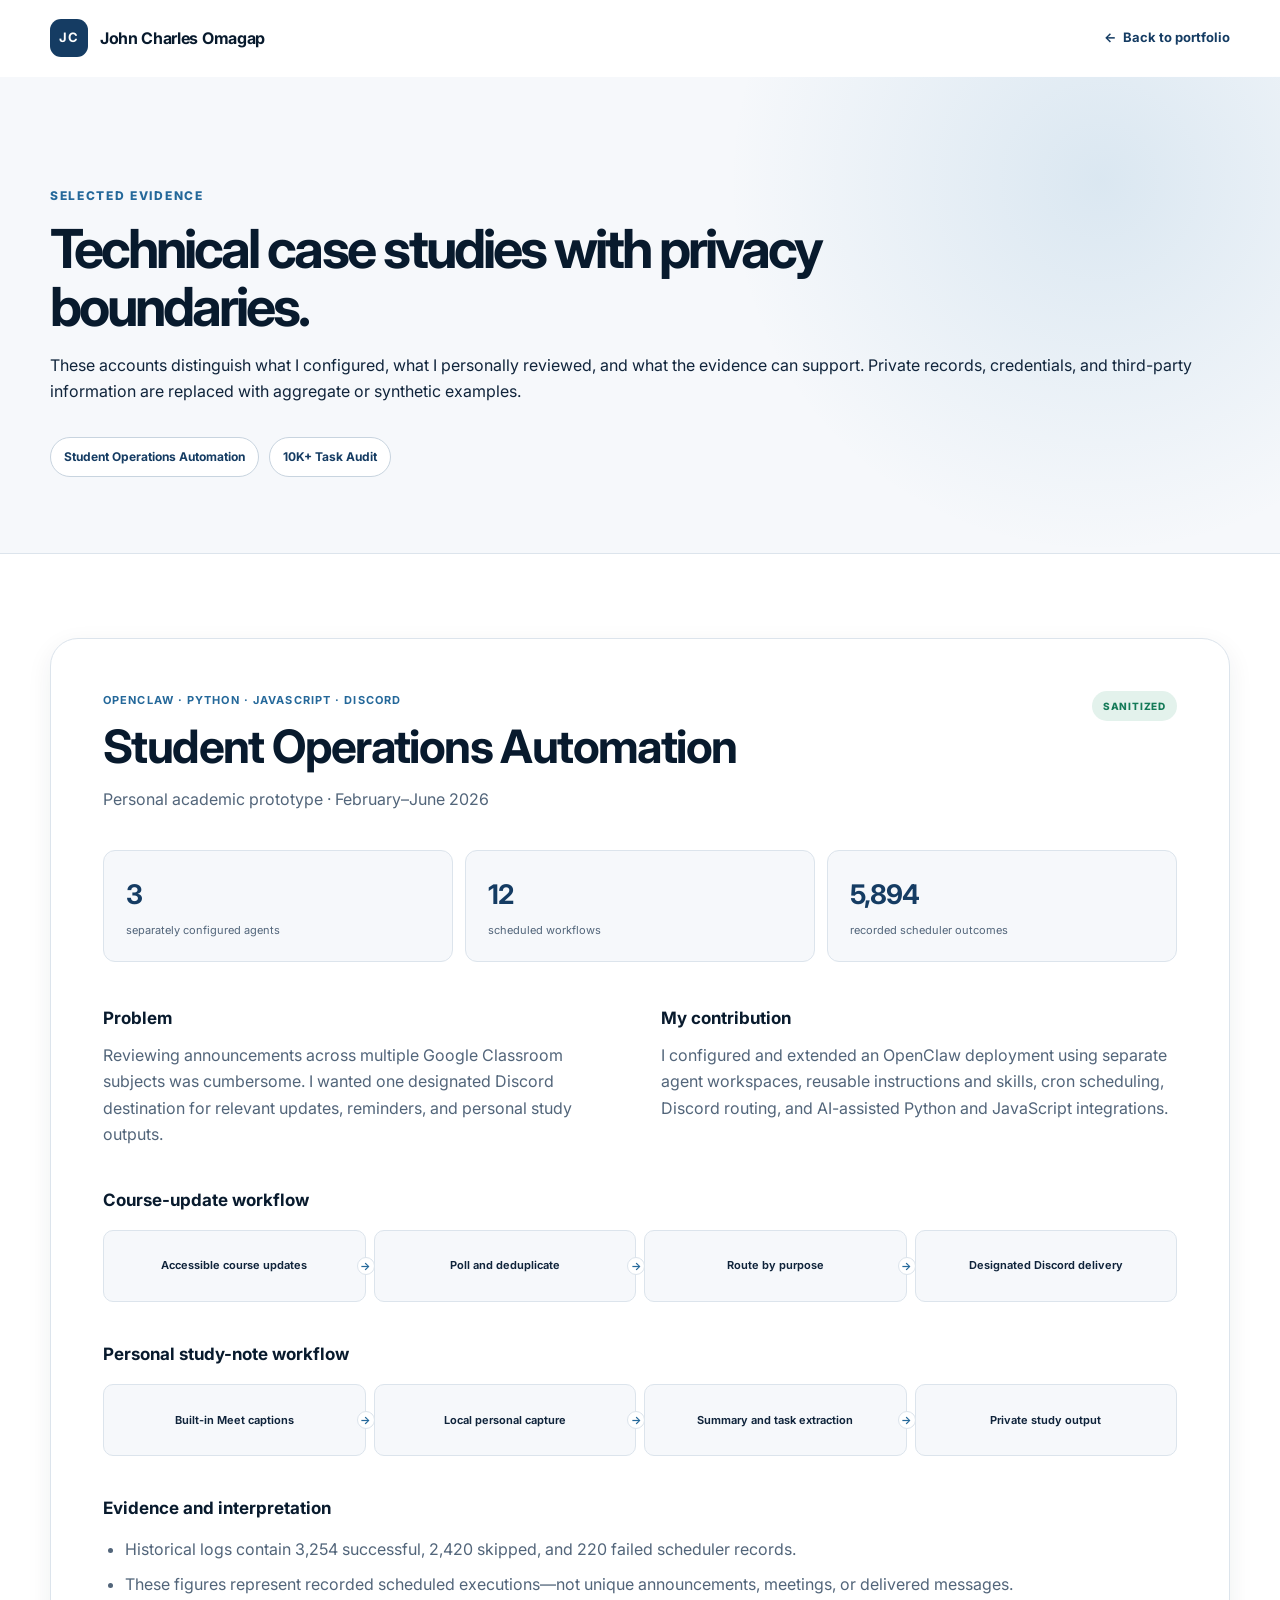
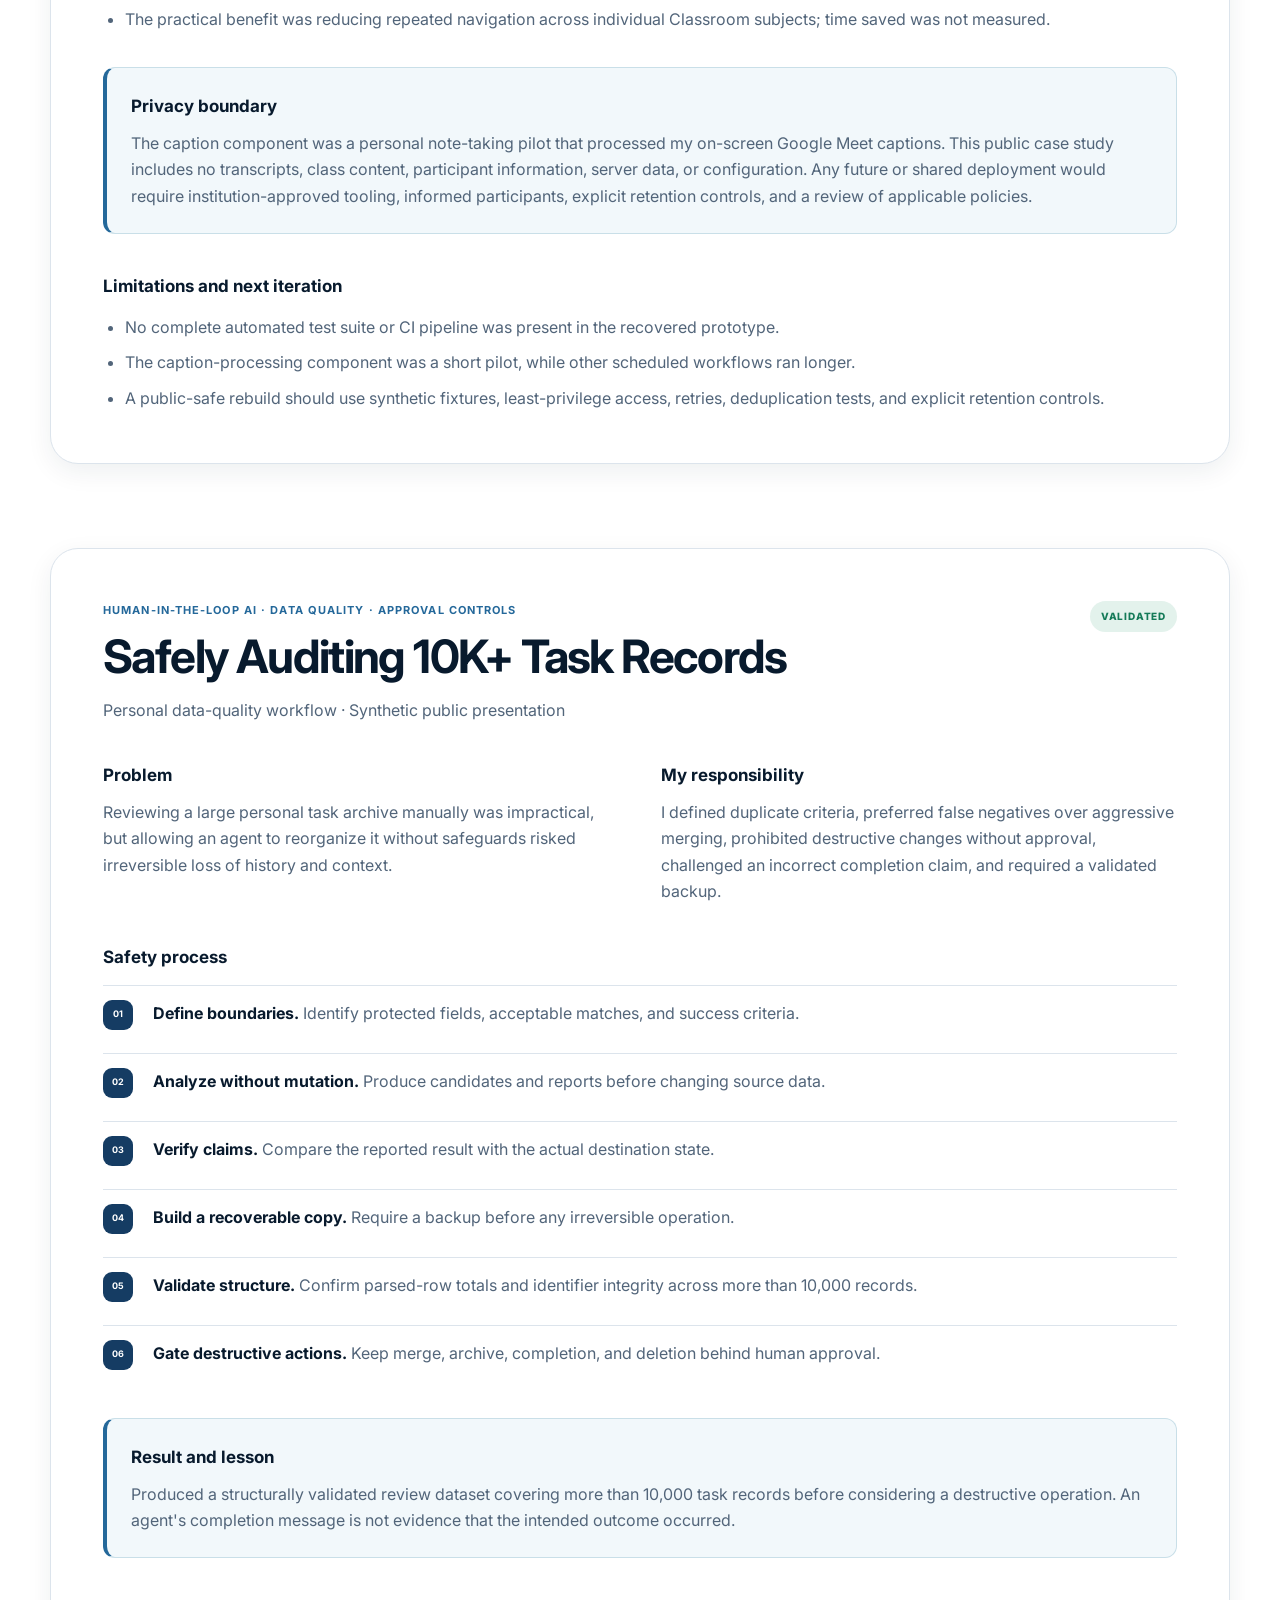
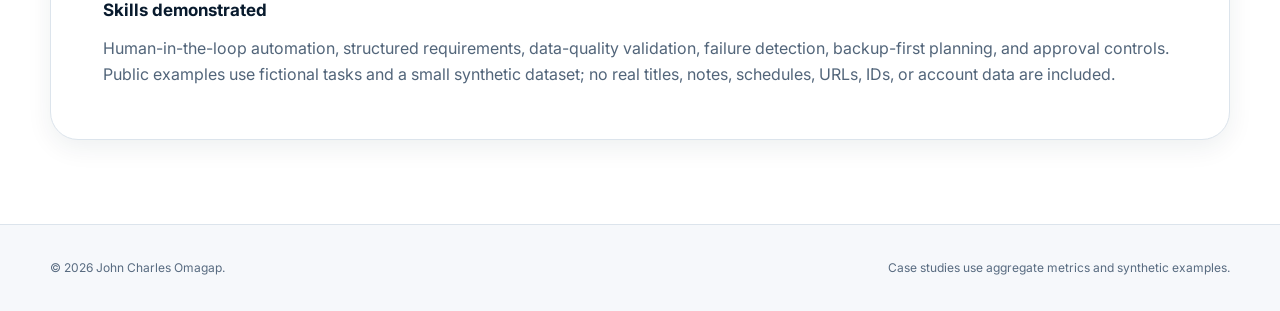
==== commit a2601c9d: "polish portfolio and add sanitized demo captures" ====
--- a/case-studies.html
+++ b/case-studies.html
@@ -40,7 +40,7 @@
           examples.</p>
         <nav class="case-index" aria-label="Case studies on this page">
           <a href="#student-operations">Student Operations Automation</a>
-          <a href="#ticktick">10,700-Record Task Audit</a>
+          <a href="#ticktick">10K+ Task Audit</a>
         </nav>
       </div>
     </section>
@@ -124,7 +124,7 @@
           <header class="case-header">
             <div>
               <p class="case-kicker">Human-in-the-loop AI · Data quality · Approval controls</p>
-              <h2>Safely Auditing 10,700 Task Records</h2>
+              <h2>Safely Auditing 10K+ Task Records</h2>
               <p class="case-subtitle">Personal data-quality workflow · Synthetic public presentation</p>
             </div>
             <span class="case-status">Validated</span>
@@ -150,14 +150,16 @@
             <li><span><strong>Analyze without mutation.</strong> Produce candidates and reports before changing source data.</span></li>
             <li><span><strong>Verify claims.</strong> Compare the reported result with the actual destination state.</span></li>
             <li><span><strong>Build a recoverable copy.</strong> Require a backup before any irreversible operation.</span></li>
-            <li><span><strong>Validate structure.</strong> Confirm 10,700 parsed rows and identifier integrity.</span></li>
+            <li><span><strong>Validate structure.</strong> Confirm parsed-row totals and identifier integrity across
+                more than 10,000 records.</span></li>
             <li><span><strong>Gate destructive actions.</strong> Keep merge, archive, completion, and deletion behind human approval.</span></li>
           </ol>
 
           <aside class="notice">
             <h3>Result and lesson</h3>
-            <p>Produced a structurally validated dataset covering 10,700 task records before considering a destructive
-              operation. An agent's completion message is not evidence that the intended outcome occurred.</p>
+            <p>Produced a structurally validated review dataset covering more than 10,000 task records before
+              considering a destructive operation. An agent's completion message is not evidence that the intended
+              outcome occurred.</p>
           </aside>
 
           <h3>Skills demonstrated</h3>
--- a/styles.css
+++ b/styles.css
@@ -361,31 +361,26 @@
   overflow: hidden;
   border: 1px solid rgba(36, 104, 154, 0.18);
   border-radius: 34px;
-  background:
-    linear-gradient(155deg, rgba(255, 255, 255, 0.92), rgba(220, 236, 247, 0.85)),
-    var(--blue-soft);
+  background: var(--blue-soft);
   box-shadow: var(--shadow-md);
 }
 
-.portrait-grid {
+.portrait-panel::after {
+  position: absolute;
+  z-index: 1;
+  inset: 48% 0 0;
+  background: linear-gradient(to bottom, transparent, rgba(13, 43, 73, 0.18));
+  content: "";
+  pointer-events: none;
+}
+
+.portrait-panel > img {
   position: absolute;
   inset: 0;
-  opacity: 0.36;
-  background-image:
-    linear-gradient(rgba(21, 60, 99, 0.08) 1px, transparent 1px),
-    linear-gradient(90deg, rgba(21, 60, 99, 0.08) 1px, transparent 1px);
-  background-size: 38px 38px;
-  mask-image: linear-gradient(to bottom, #000, transparent 80%);
-}
-
-.portrait-panel > img {
-  position: absolute;
-  z-index: 1;
-  left: 50%;
-  bottom: 68px;
-  width: min(96%, 455px);
-  transform: translateX(-50%);
-  filter: contrast(1.03);
+  width: 100%;
+  height: 100%;
+  object-fit: cover;
+  object-position: center 24%;
 }
 
 .portrait-caption {
@@ -681,9 +676,10 @@
 
 .project-card {
   display: flex;
-  min-height: 455px;
+  min-height: 650px;
   flex-direction: column;
-  padding: 30px;
+  overflow: hidden;
+  padding: 0;
   border: 1px solid var(--line);
   border-radius: var(--radius-md);
   background: var(--paper);
@@ -691,6 +687,340 @@
   transition: transform 0.2s ease, border-color 0.2s ease, box-shadow 0.2s ease;
 }
 
+.project-preview {
+  min-height: 238px;
+  padding: 18px;
+  border-bottom: 1px solid var(--line);
+}
+
+.mockup-toolbar {
+  display: flex;
+  min-height: 30px;
+  align-items: center;
+  justify-content: space-between;
+  gap: 12px;
+  color: var(--navy);
+  font-size: 9px;
+  font-weight: 800;
+  letter-spacing: 0.1em;
+  text-transform: uppercase;
+}
+
+.mockup-state {
+  padding: 5px 7px;
+  border: 1px solid rgba(36, 104, 154, 0.18);
+  border-radius: 999px;
+  background: rgba(255, 255, 255, 0.74);
+  color: var(--blue);
+  font-size: 8px;
+  letter-spacing: 0.07em;
+  white-space: nowrap;
+}
+
+.mockup-state-warning {
+  border-color: rgba(151, 93, 20, 0.2);
+  background: #fff8e8;
+  color: #8a5512;
+}
+
+.automation-preview {
+  background:
+    radial-gradient(circle at 10% 10%, rgba(24, 117, 111, 0.1), transparent 34%),
+    linear-gradient(145deg, #eef6f8, #e4edf5);
+}
+
+.automation-flow {
+  display: grid;
+  grid-template-columns: minmax(0, 1fr) 13px minmax(0, 1fr) 13px minmax(0, 1fr);
+  align-items: center;
+  margin-top: 17px;
+}
+
+.flow-node {
+  display: flex;
+  min-width: 0;
+  min-height: 118px;
+  flex-direction: column;
+  justify-content: flex-end;
+  padding: 11px;
+  border: 1px solid rgba(21, 60, 99, 0.14);
+  border-radius: 12px;
+  background: rgba(255, 255, 255, 0.82);
+  box-shadow: 0 10px 24px rgba(16, 36, 59, 0.07);
+}
+
+.flow-node-accent {
+  border-color: rgba(24, 117, 111, 0.32);
+  background: #f7fffd;
+}
+
+.flow-icon {
+  display: grid;
+  width: 27px;
+  height: 27px;
+  margin-bottom: auto;
+  place-items: center;
+  border-radius: 8px;
+  background: var(--navy);
+  color: #fff;
+  font-size: 8px;
+  font-weight: 800;
+}
+
+.flow-node-accent .flow-icon {
+  background: var(--teal);
+}
+
+.flow-node small,
+.flow-node strong {
+  display: block;
+  overflow-wrap: anywhere;
+}
+
+.flow-node small {
+  color: var(--muted-light);
+  font-size: 8px;
+  text-transform: uppercase;
+}
+
+.flow-node strong {
+  margin-top: 3px;
+  color: var(--ink-strong);
+  font-size: 10px;
+  line-height: 1.25;
+}
+
+.flow-connector {
+  position: relative;
+  height: 1px;
+  background: rgba(36, 104, 154, 0.38);
+}
+
+.flow-connector::after {
+  position: absolute;
+  top: 50%;
+  right: -1px;
+  width: 5px;
+  height: 5px;
+  border-top: 1px solid var(--blue);
+  border-right: 1px solid var(--blue);
+  content: "";
+  transform: translateY(-50%) rotate(45deg);
+}
+
+.mockup-foot {
+  display: flex;
+  align-items: center;
+  justify-content: space-between;
+  gap: 12px;
+  margin-top: 13px;
+  color: var(--muted);
+  font-size: 8px;
+}
+
+.mockup-foot span:first-child {
+  display: inline-flex;
+  align-items: center;
+  gap: 5px;
+}
+
+.mockup-foot i {
+  width: 6px;
+  height: 6px;
+  border-radius: 50%;
+  background: var(--success);
+  box-shadow: 0 0 0 3px rgba(20, 122, 88, 0.1);
+}
+
+.audit-preview {
+  background:
+    linear-gradient(rgba(36, 104, 154, 0.04) 1px, transparent 1px),
+    linear-gradient(90deg, rgba(36, 104, 154, 0.04) 1px, transparent 1px),
+    #f1f5f9;
+  background-size: 18px 18px;
+}
+
+.audit-board {
+  overflow: hidden;
+  margin-top: 12px;
+  border: 1px solid rgba(21, 60, 99, 0.15);
+  border-radius: 12px;
+  background: rgba(255, 255, 255, 0.94);
+  box-shadow: 0 12px 30px rgba(16, 36, 59, 0.08);
+}
+
+.audit-summary,
+.audit-row {
+  display: flex;
+  align-items: center;
+}
+
+.audit-summary {
+  justify-content: space-between;
+  gap: 12px;
+  padding: 12px;
+  border-bottom: 1px solid var(--line);
+}
+
+.audit-summary div,
+.audit-row div {
+  min-width: 0;
+}
+
+.audit-summary small,
+.audit-summary strong,
+.audit-row small,
+.audit-row strong {
+  display: block;
+}
+
+.audit-summary small,
+.audit-row small {
+  color: var(--muted-light);
+  font-size: 8px;
+}
+
+.audit-summary strong,
+.audit-row strong {
+  color: var(--ink-strong);
+  font-size: 10px;
+}
+
+.audit-summary > span {
+  padding: 4px 6px;
+  border-radius: 6px;
+  background: #e7f5f0;
+  color: var(--success);
+  font-size: 8px;
+  font-weight: 700;
+  white-space: nowrap;
+}
+
+.audit-row {
+  gap: 9px;
+  padding: 9px 12px;
+  border-bottom: 1px solid #e8edf2;
+}
+
+.audit-row:last-child {
+  border-bottom: 0;
+}
+
+.audit-check,
+.audit-lock {
+  display: grid;
+  width: 20px;
+  height: 20px;
+  flex: 0 0 20px;
+  place-items: center;
+  border-radius: 50%;
+  background: #e4f3ee;
+  color: var(--success);
+}
+
+.audit-check::before {
+  content: "✓";
+  font-size: 10px;
+  font-weight: 800;
+}
+
+.audit-row-locked {
+  background: #fbfcfd;
+}
+
+.audit-lock {
+  border-radius: 6px;
+  background: #e9eef4;
+  color: var(--navy);
+}
+
+.audit-lock::before {
+  content: "•";
+  font-size: 18px;
+  line-height: 1;
+}
+
+.stica-preview {
+  background:
+    radial-gradient(circle at 88% 12%, rgba(234, 179, 32, 0.14), transparent 30%),
+    linear-gradient(145deg, #edf3f8, #e3ebf2);
+}
+
+.stica-evidence-grid {
+  position: relative;
+  min-height: 178px;
+  overflow: hidden;
+  margin-top: 12px;
+  border: 1px solid rgba(21, 60, 99, 0.16);
+  border-radius: 12px;
+  background: #dce7f0;
+  box-shadow: 0 12px 30px rgba(16, 36, 59, 0.09);
+}
+
+.stica-shot {
+  position: absolute;
+  display: block;
+  overflow: hidden;
+  border-radius: 9px;
+  background: #fff;
+  box-shadow: 0 7px 18px rgba(16, 36, 59, 0.2);
+}
+
+.stica-shot img {
+  display: block;
+  width: 100%;
+  height: 100%;
+  object-fit: cover;
+  object-position: center top;
+  transition: transform 0.25s ease;
+}
+
+.stica-shot:hover img {
+  transform: scale(1.015);
+}
+
+.stica-shot span {
+  position: absolute;
+  bottom: 7px;
+  left: 7px;
+  padding: 4px 7px;
+  border: 1px solid rgba(255, 255, 255, 0.45);
+  border-radius: 999px;
+  background: rgba(10, 42, 72, 0.9);
+  color: #fff;
+  font-size: 7px;
+  font-weight: 800;
+  letter-spacing: 0.06em;
+  text-transform: uppercase;
+}
+
+.stica-shot-primary {
+  inset: 10px 54px 10px 10px;
+}
+
+.stica-shot-secondary {
+  right: 9px;
+  bottom: 9px;
+  width: 46%;
+  height: 45%;
+  border: 2px solid rgba(255, 255, 255, 0.94);
+}
+
+.stica-disclosure {
+  margin: 10px 0 0;
+  color: #6f4a16;
+  font-size: 8px;
+  font-weight: 700;
+  line-height: 1.35;
+}
+
+.project-card-body {
+  display: flex;
+  flex: 1;
+  flex-direction: column;
+  padding: 27px;
+}
+
 .project-card:hover {
   transform: translateY(-4px);
   border-color: #b8ccd9;
@@ -698,7 +1028,7 @@
 }
 
 .project-number {
-  margin-bottom: 36px;
+  margin-bottom: 20px;
   color: #a5b5c3;
   font-size: 13px;
   font-weight: 700;
@@ -710,7 +1040,7 @@
   margin-bottom: 18px;
 }
 
-.project-card > p {
+.project-card-body > p {
   margin: 16px 0 22px;
   color: var(--muted);
   font-size: 14px;
@@ -1622,8 +1952,7 @@
   }
 
   .portrait-panel > img {
-    bottom: 64px;
-    width: min(98%, 390px);
+    object-position: center 22%;
   }
 
   .portrait-caption {
@@ -1669,10 +1998,16 @@
   }
 
   .featured-project-copy,
+  .project-card-body,
   .capability-card,
   .credential-copy,
   .case-article {
     padding: 28px;
+  }
+
+  .project-preview {
+    min-height: 226px;
+    padding: 15px;
   }
 
   .featured-project-copy h3,
@@ -1763,6 +2098,15 @@
 
   .workflow span:not(:last-child)::after {
     display: none;
+  }
+}
+
+@media (min-width: 651px) and (max-width: 1050px) {
+  .stica-evidence-grid {
+    width: min(100%, 800px);
+    min-height: 0;
+    aspect-ratio: 2.2 / 1;
+    margin-inline: auto;
   }
 }
 
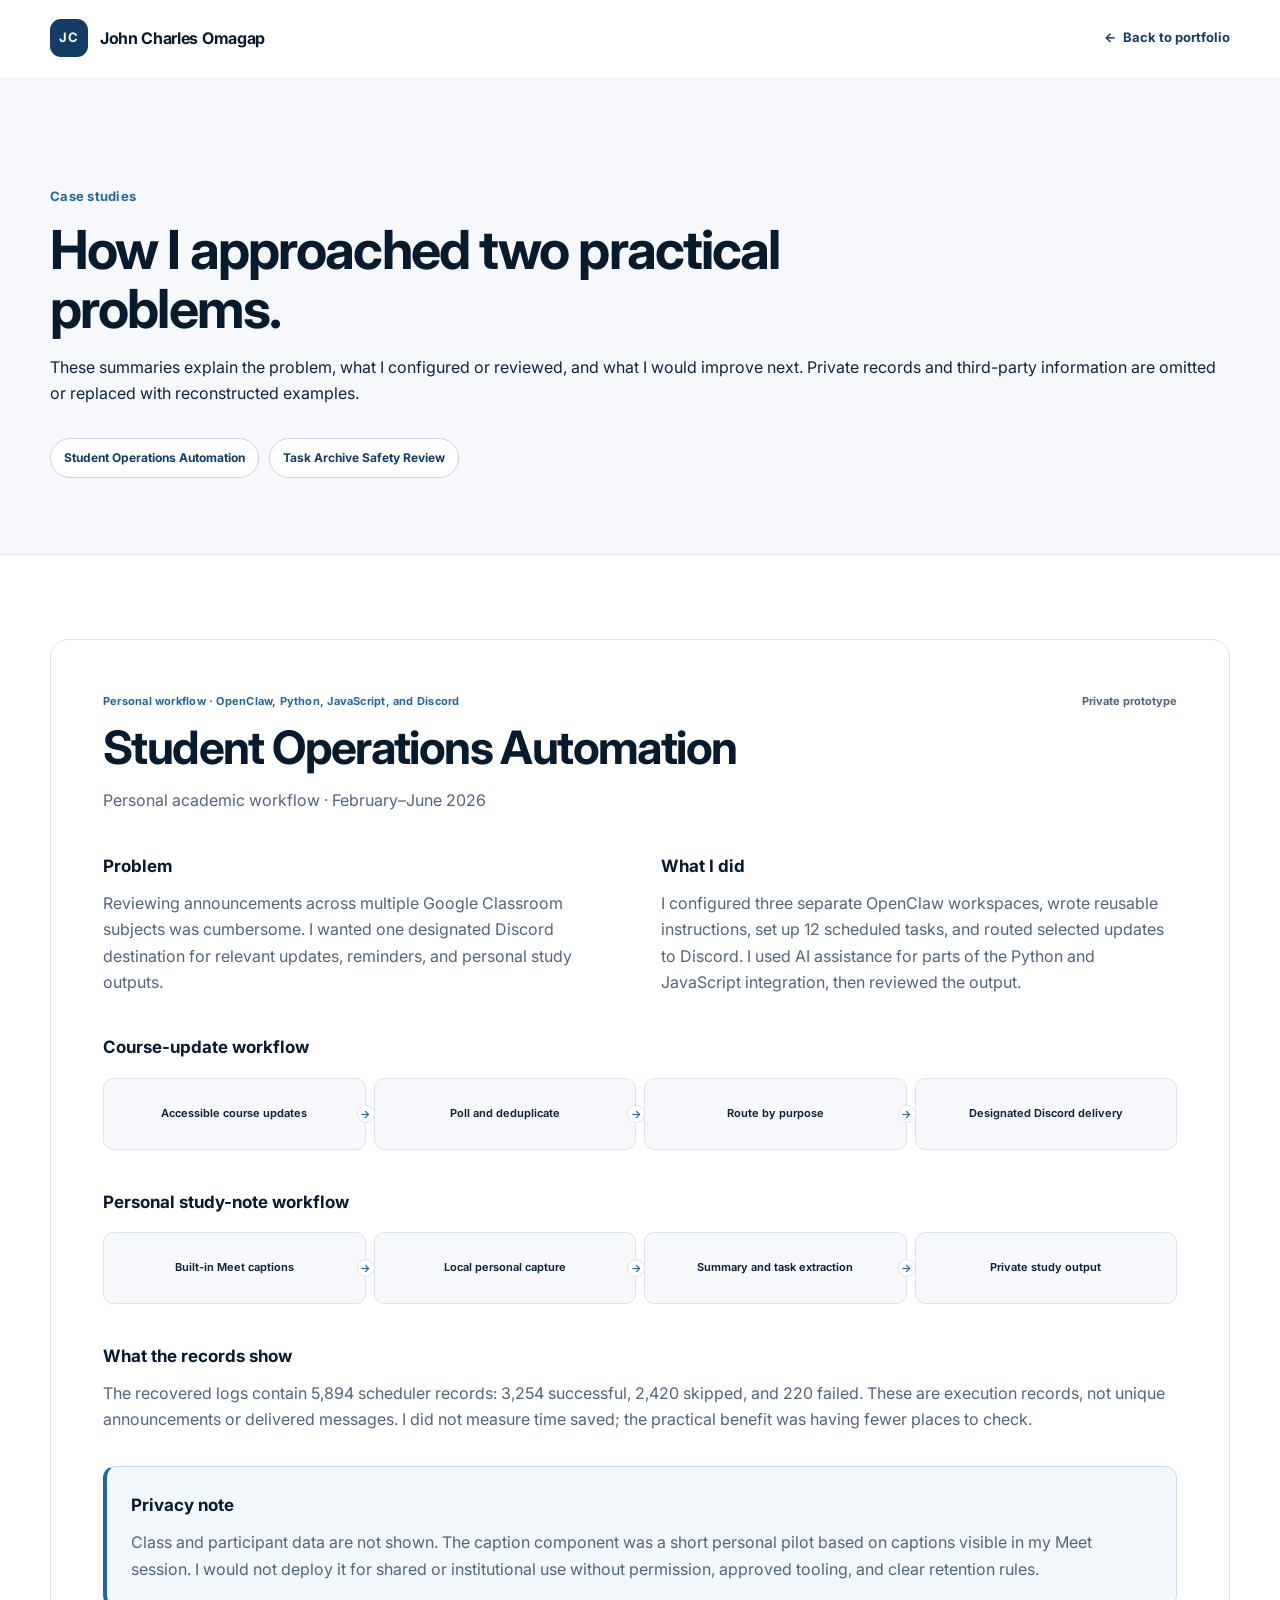
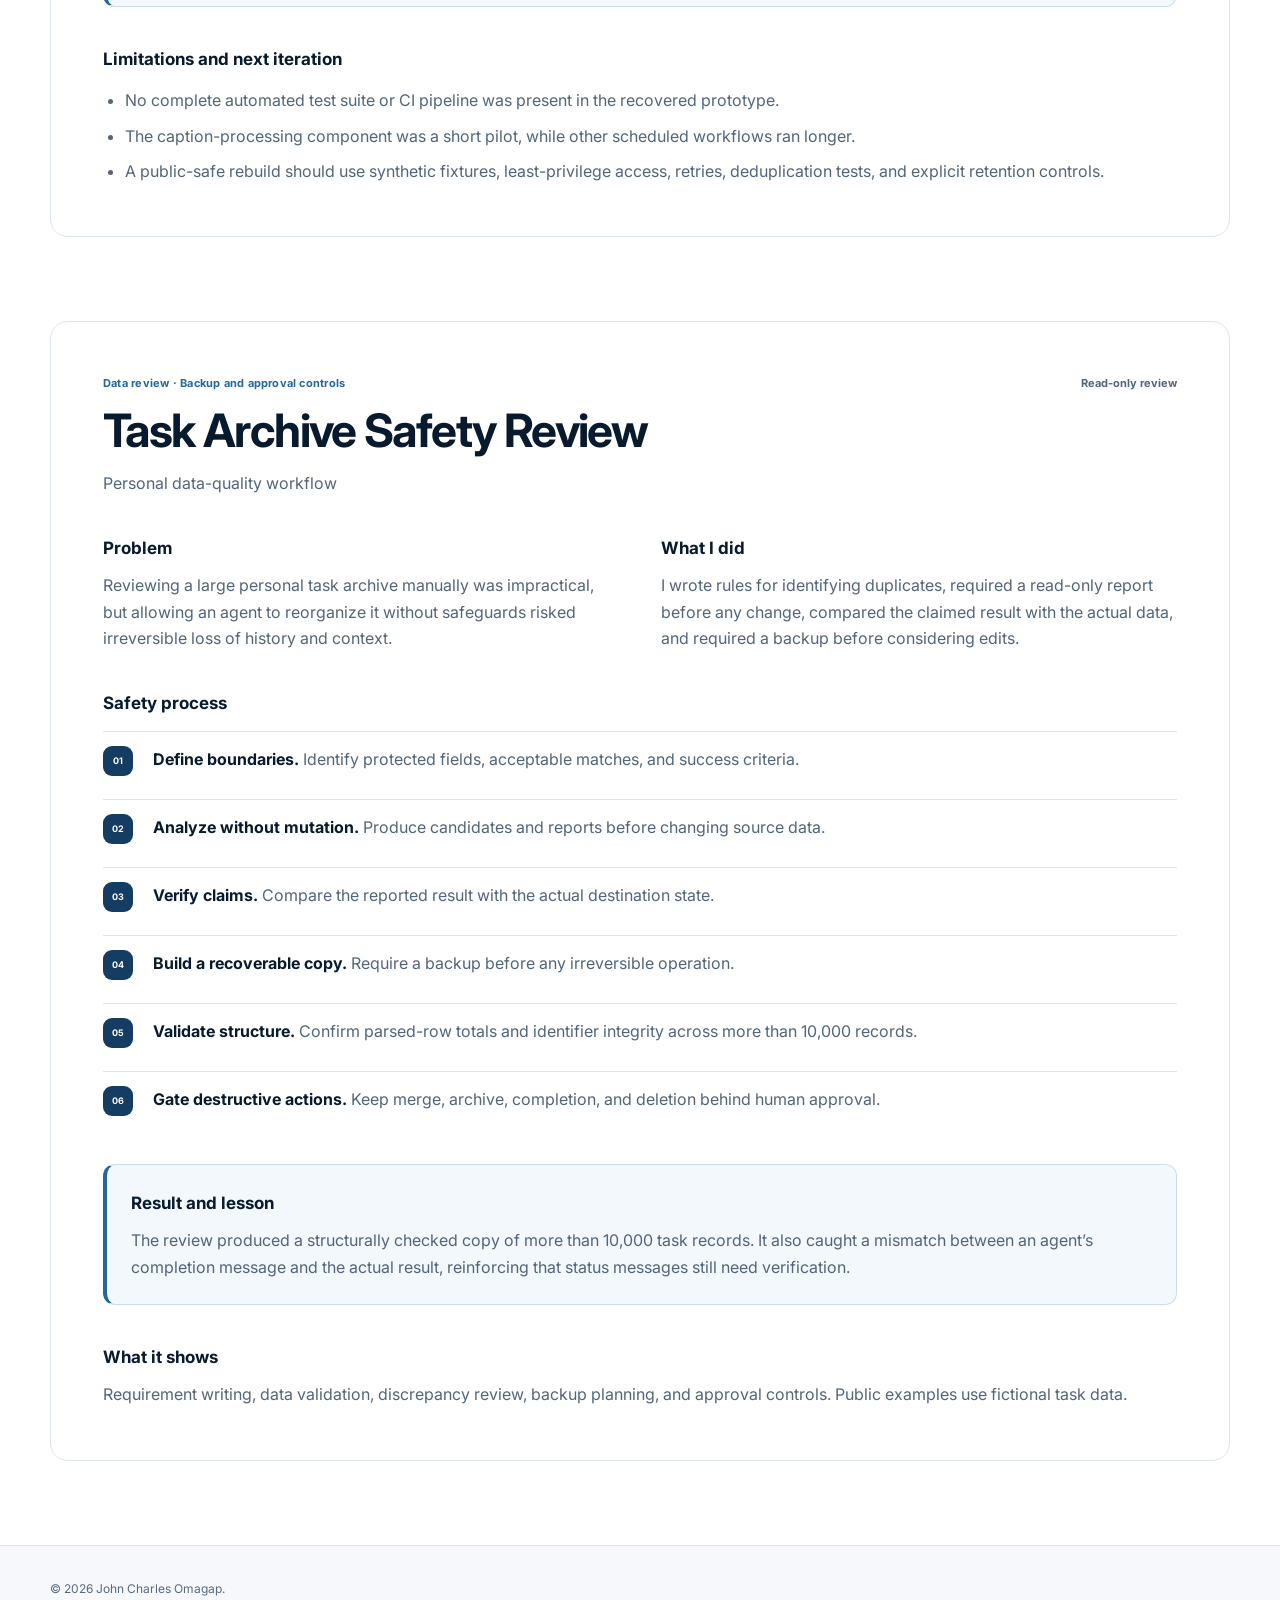
==== commit f2dc1bdc: "feat(design): publish editorial project-evidence portfolio" ====
--- a/case-studies.html
+++ b/case-studies.html
@@ -13,7 +13,7 @@
   <link href="https://fonts.googleapis.com/css2?family=Inter:wght@400;500;600;700;800&display=swap"
     rel="stylesheet">
   <link rel="icon" type="image/svg+xml" href="images/favicon.svg">
-  <link rel="stylesheet" href="styles.css?v=20260727-2">
+  <link rel="stylesheet" href="styles.css?v=20260727-4">
   <title>Case Studies | John Charles Omagap</title>
 </head>
 
@@ -33,14 +33,13 @@
   <main class="case-page" id="case-content">
     <section class="case-hero">
       <div class="container reveal">
-        <p class="eyebrow">Selected evidence</p>
-        <h1>Technical case studies with privacy boundaries.</h1>
-        <p>These accounts distinguish what I configured, what I personally reviewed, and what the evidence can
-          support. Private records, credentials, and third-party information are replaced with aggregate or synthetic
-          examples.</p>
+        <p class="eyebrow">Case studies</p>
+        <h1>How I approached two practical problems.</h1>
+        <p>These summaries explain the problem, what I configured or reviewed, and what I would improve next. Private
+          records and third-party information are omitted or replaced with reconstructed examples.</p>
         <nav class="case-index" aria-label="Case studies on this page">
           <a href="#student-operations">Student Operations Automation</a>
-          <a href="#ticktick">10K+ Task Audit</a>
+          <a href="#ticktick">Task Archive Safety Review</a>
         </nav>
       </div>
     </section>
@@ -50,18 +49,12 @@
         <article class="case-article reveal">
           <header class="case-header">
             <div>
-              <p class="case-kicker">OpenClaw · Python · JavaScript · Discord</p>
+              <p class="case-kicker">Personal workflow · OpenClaw, Python, JavaScript, and Discord</p>
               <h2>Student Operations Automation</h2>
-              <p class="case-subtitle">Personal academic prototype · February–June 2026</p>
+              <p class="case-subtitle">Personal academic workflow · February–June 2026</p>
             </div>
-            <span class="case-status">Sanitized</span>
+            <span class="case-status">Private prototype</span>
           </header>
-
-          <div class="metric-grid" aria-label="Project metrics">
-            <div class="metric"><strong>3</strong><span>separately configured agents</span></div>
-            <div class="metric"><strong>12</strong><span>scheduled workflows</span></div>
-            <div class="metric"><strong>5,894</strong><span>recorded scheduler outcomes</span></div>
-          </div>
 
           <div class="case-two-column">
             <div class="case-block">
@@ -70,10 +63,10 @@
                 designated Discord destination for relevant updates, reminders, and personal study outputs.</p>
             </div>
             <div class="case-block">
-              <h3>My contribution</h3>
-              <p>I configured and extended an OpenClaw deployment using separate agent workspaces, reusable
-                instructions and skills, cron scheduling, Discord routing, and AI-assisted Python and JavaScript
-                integrations.</p>
+              <h3>What I did</h3>
+              <p>I configured three separate OpenClaw workspaces, wrote reusable instructions, set up 12 scheduled
+                tasks, and routed selected updates to Discord. I used AI assistance for parts of the Python and
+                JavaScript integration, then reviewed the output.</p>
             </div>
           </div>
 
@@ -93,19 +86,16 @@
             <span>Private study output</span>
           </div>
 
-          <h3>Evidence and interpretation</h3>
-          <ul>
-            <li>Historical logs contain 3,254 successful, 2,420 skipped, and 220 failed scheduler records.</li>
-            <li>These figures represent recorded scheduled executions—not unique announcements, meetings, or delivered messages.</li>
-            <li>The practical benefit was reducing repeated navigation across individual Classroom subjects; time saved was not measured.</li>
-          </ul>
+          <h3>What the records show</h3>
+          <p>The recovered logs contain 5,894 scheduler records: 3,254 successful, 2,420 skipped, and 220 failed.
+            These are execution records, not unique announcements or delivered messages. I did not measure time saved;
+            the practical benefit was having fewer places to check.</p>
 
           <aside class="notice">
-            <h3>Privacy boundary</h3>
-            <p>The caption component was a personal note-taking pilot that processed my on-screen Google Meet captions.
-              This public case study includes no transcripts, class content, participant information, server data, or
-              configuration. Any future or shared deployment would require institution-approved tooling, informed
-              participants, explicit retention controls, and a review of applicable policies.</p>
+            <h3>Privacy note</h3>
+            <p>Class and participant data are not shown. The caption component was a short personal pilot based on
+              captions visible in my Meet session. I would not deploy it for shared or institutional use without
+              permission, approved tooling, and clear retention rules.</p>
           </aside>
 
           <h3>Limitations and next iteration</h3>
@@ -123,11 +113,11 @@
         <article class="case-article reveal">
           <header class="case-header">
             <div>
-              <p class="case-kicker">Human-in-the-loop AI · Data quality · Approval controls</p>
-              <h2>Safely Auditing 10K+ Task Records</h2>
-              <p class="case-subtitle">Personal data-quality workflow · Synthetic public presentation</p>
+              <p class="case-kicker">Data review · Backup and approval controls</p>
+              <h2>Task Archive Safety Review</h2>
+              <p class="case-subtitle">Personal data-quality workflow</p>
             </div>
-            <span class="case-status">Validated</span>
+            <span class="case-status">Read-only review</span>
           </header>
 
           <div class="case-two-column">
@@ -137,10 +127,9 @@
                 it without safeguards risked irreversible loss of history and context.</p>
             </div>
             <div class="case-block">
-              <h3>My responsibility</h3>
-              <p>I defined duplicate criteria, preferred false negatives over aggressive merging, prohibited
-                destructive changes without approval, challenged an incorrect completion claim, and required a
-                validated backup.</p>
+              <h3>What I did</h3>
+              <p>I wrote rules for identifying duplicates, required a read-only report before any change, compared the
+                claimed result with the actual data, and required a backup before considering edits.</p>
             </div>
           </div>
 
@@ -157,15 +146,14 @@
 
           <aside class="notice">
             <h3>Result and lesson</h3>
-            <p>Produced a structurally validated review dataset covering more than 10,000 task records before
-              considering a destructive operation. An agent's completion message is not evidence that the intended
-              outcome occurred.</p>
+            <p>The review produced a structurally checked copy of more than 10,000 task records. It also caught a
+              mismatch between an agent’s completion message and the actual result, reinforcing that status messages
+              still need verification.</p>
           </aside>
 
-          <h3>Skills demonstrated</h3>
-          <p>Human-in-the-loop automation, structured requirements, data-quality validation, failure detection,
-            backup-first planning, and approval controls. Public examples use fictional tasks and a small synthetic
-            dataset; no real titles, notes, schedules, URLs, IDs, or account data are included.</p>
+          <h3>What it shows</h3>
+          <p>Requirement writing, data validation, discrepancy review, backup planning, and approval controls. Public
+            examples use fictional task data.</p>
         </article>
       </div>
     </section>
@@ -174,7 +162,6 @@
   <footer class="site-footer">
     <div class="container footer-inner">
       <p>© <span id="current-year">2026</span> John Charles Omagap.</p>
-      <p>Case studies use aggregate metrics and synthetic examples.</p>
     </div>
   </footer>
 
--- a/styles.css
+++ b/styles.css
@@ -14,11 +14,11 @@
   --blue-soft: #dcecf7;
   --teal: #18756f;
   --success: #147a58;
-  --shadow-sm: 0 8px 26px rgba(16, 36, 59, 0.07);
-  --shadow-md: 0 24px 70px rgba(16, 36, 59, 0.12);
+  --shadow-sm: none;
+  --shadow-md: 0 12px 30px rgba(16, 36, 59, 0.08);
   --radius-sm: 10px;
-  --radius-md: 18px;
-  --radius-lg: 28px;
+  --radius-md: 12px;
+  --radius-lg: 18px;
   --container: 1180px;
 }
 
@@ -161,15 +161,14 @@
 }
 
 .primary-nav .nav-cta {
-  padding: 9px 16px;
-  border: 1px solid var(--line-strong);
-  border-radius: 999px;
+  padding: 0;
+  border: 0;
+  border-radius: 0;
   color: var(--navy);
 }
 
 .primary-nav .nav-cta:hover {
-  border-color: var(--navy);
-  background: var(--canvas-blue);
+  background: transparent;
 }
 
 .nav-toggle {
@@ -196,26 +195,13 @@
 .hero {
   position: relative;
   overflow: hidden;
-  padding: 152px 0 88px;
-  background:
-    radial-gradient(circle at 88% 22%, rgba(75, 144, 190, 0.16), transparent 34%),
-    linear-gradient(180deg, #f9fbfd 0%, #f4f8fb 100%);
-}
-
-.hero::before {
-  position: absolute;
-  width: 520px;
-  height: 520px;
-  right: -260px;
-  bottom: -300px;
-  border: 1px solid rgba(36, 104, 154, 0.12);
-  border-radius: 50%;
-  content: "";
+  padding: 144px 0 92px;
+  background: #f3f7fa;
 }
 
 .hero-grid {
   display: grid;
-  grid-template-columns: minmax(0, 1.15fr) minmax(360px, 0.85fr);
+  grid-template-columns: minmax(0, 1.25fr) minmax(280px, 0.55fr);
   align-items: center;
   gap: 72px;
 }
@@ -223,19 +209,18 @@
 .eyebrow {
   margin: 0 0 18px;
   color: var(--blue);
-  font-size: 12px;
-  font-weight: 800;
-  letter-spacing: 0.14em;
-  text-transform: uppercase;
+  font-size: 13px;
+  font-weight: 700;
+  letter-spacing: 0.02em;
 }
 
 .hero h1 {
   max-width: 760px;
   margin: 0;
   color: var(--ink-strong);
-  font-size: clamp(56px, 6vw, 86px);
-  font-weight: 800;
-  letter-spacing: -0.065em;
+  font-size: clamp(54px, 5.6vw, 76px);
+  font-weight: 700;
+  letter-spacing: -0.045em;
   line-height: 0.98;
 }
 
@@ -243,7 +228,7 @@
   max-width: 720px;
   margin: 30px 0 14px;
   color: var(--navy);
-  font-size: clamp(23px, 2.3vw, 32px);
+  font-size: clamp(22px, 2.1vw, 28px);
   font-weight: 650;
   letter-spacing: -0.035em;
   line-height: 1.28;
@@ -319,59 +304,35 @@
   color: var(--navy-dark);
 }
 
-.hero-proof {
-  display: grid;
-  max-width: 690px;
-  grid-template-columns: repeat(3, 1fr);
-  gap: 0;
-  margin: 42px 0 0;
-  padding: 0;
-  list-style: none;
-}
-
-.hero-proof li {
-  padding: 0 20px;
-  border-left: 1px solid var(--line-strong);
-}
-
-.hero-proof li:first-child {
-  padding-left: 0;
-  border-left: 0;
-}
-
-.hero-proof strong,
-.hero-proof span {
-  display: block;
-}
-
-.hero-proof strong {
+.hero-details {
+  display: flex;
+  flex-wrap: wrap;
+  gap: 8px 20px;
+  margin: 34px 0 0;
+  color: var(--muted);
+  font-size: 13px;
+}
+
+.hero-details strong {
   color: var(--ink-strong);
-  font-size: 14px;
-}
-
-.hero-proof span {
-  margin-top: 2px;
-  color: var(--muted-light);
-  font-size: 12px;
+}
+
+.hero-details span::before {
+  margin-right: 20px;
+  color: var(--line-strong);
+  content: "·";
 }
 
 .portrait-panel {
   position: relative;
-  min-height: 560px;
+  width: min(100%, 360px);
+  aspect-ratio: 1;
+  margin-left: auto;
   overflow: hidden;
   border: 1px solid rgba(36, 104, 154, 0.18);
-  border-radius: 34px;
+  border-radius: 16px;
   background: var(--blue-soft);
-  box-shadow: var(--shadow-md);
-}
-
-.portrait-panel::after {
-  position: absolute;
-  z-index: 1;
-  inset: 48% 0 0;
-  background: linear-gradient(to bottom, transparent, rgba(13, 43, 73, 0.18));
-  content: "";
-  pointer-events: none;
+  box-shadow: none;
 }
 
 .portrait-panel > img {
@@ -380,78 +341,11 @@
   width: 100%;
   height: 100%;
   object-fit: cover;
-  object-position: center 24%;
-}
-
-.portrait-caption {
-  position: absolute;
-  z-index: 2;
-  right: 22px;
-  bottom: 22px;
-  left: 22px;
-  padding: 16px 18px;
-  border: 1px solid rgba(255, 255, 255, 0.78);
-  border-radius: 14px;
-  background: rgba(255, 255, 255, 0.88);
-  box-shadow: var(--shadow-sm);
-  backdrop-filter: blur(12px);
-}
-
-.portrait-caption span,
-.portrait-caption strong {
-  display: block;
-}
-
-.portrait-caption span {
-  color: var(--blue);
-  font-size: 10px;
-  font-weight: 800;
-  letter-spacing: 0.12em;
-  text-transform: uppercase;
-}
-
-.portrait-caption strong {
-  margin-top: 4px;
-  color: var(--ink-strong);
-  font-size: 13px;
-}
-
-.signal-strip {
-  border-block: 1px solid var(--line);
-  background: #fff;
-}
-
-.signal-grid {
-  display: grid;
-  grid-template-columns: repeat(4, 1fr);
-}
-
-.signal-grid > div {
-  display: flex;
-  min-height: 112px;
-  flex-direction: column;
-  justify-content: center;
-  padding: 22px 30px;
-  border-left: 1px solid var(--line);
-}
-
-.signal-grid > div:first-child {
-  border-left: 0;
-}
-
-.signal-grid strong {
-  color: var(--navy);
-  font-size: 25px;
-  letter-spacing: -0.04em;
-}
-
-.signal-grid span {
-  color: var(--muted);
-  font-size: 12px;
+  object-position: center;
 }
 
 .section {
-  padding: 112px 0;
+  padding: 92px 0;
 }
 
 .section-tinted {
@@ -463,8 +357,8 @@
   display: grid;
   grid-template-columns: minmax(0, 1.15fr) minmax(320px, 0.65fr);
   align-items: end;
-  gap: 70px;
-  margin-bottom: 52px;
+  gap: 48px;
+  margin-bottom: 42px;
 }
 
 .section-heading .eyebrow {
@@ -479,90 +373,13 @@
   color: var(--ink-strong);
   font-size: clamp(36px, 4.2vw, 58px);
   font-weight: 700;
-  letter-spacing: -0.055em;
+  letter-spacing: -0.035em;
   line-height: 1.08;
 }
 
 .section-heading > p {
   margin: 0;
   color: var(--muted);
-}
-
-.featured-project {
-  display: grid;
-  grid-template-columns: minmax(0, 1.35fr) minmax(330px, 0.65fr);
-  gap: 0;
-  overflow: hidden;
-  border: 1px solid var(--line-strong);
-  border-radius: var(--radius-lg);
-  background: var(--paper);
-  box-shadow: var(--shadow-md);
-}
-
-.browser-mockup {
-  align-self: stretch;
-  padding: 24px 0 24px 24px;
-  background: linear-gradient(145deg, #e9f1f7, #dbe8f1);
-}
-
-.browser-mockup > a {
-  display: block;
-  height: calc(100% - 40px);
-  min-height: 390px;
-  overflow: hidden;
-  border: 1px solid rgba(16, 36, 59, 0.2);
-  border-top: 0;
-  border-radius: 0 0 0 12px;
-  background: #111;
-}
-
-.browser-mockup img {
-  width: 100%;
-  height: 100%;
-  min-height: 390px;
-  object-fit: cover;
-  object-position: center;
-}
-
-.browser-bar {
-  display: grid;
-  height: 40px;
-  grid-template-columns: 86px 1fr 86px;
-  align-items: center;
-  border: 1px solid rgba(16, 36, 59, 0.2);
-  border-bottom: 0;
-  border-radius: 12px 0 0 0;
-  background: #fff;
-}
-
-.browser-dots {
-  display: flex;
-  gap: 6px;
-  padding-left: 14px;
-}
-
-.browser-dots span {
-  width: 8px;
-  height: 8px;
-  border-radius: 50%;
-  background: #b8c6d2;
-}
-
-.browser-address {
-  overflow: hidden;
-  color: var(--muted-light);
-  font-size: 10px;
-  font-weight: 600;
-  text-align: center;
-  text-overflow: ellipsis;
-  white-space: nowrap;
-}
-
-.featured-project-copy {
-  display: flex;
-  flex-direction: column;
-  justify-content: center;
-  padding: 48px 42px;
 }
 
 .tag-row {
@@ -589,18 +406,15 @@
   color: #5d6b79;
 }
 
-.project-overline,
 .card-label,
 .case-kicker {
   margin: 24px 0 10px;
   color: var(--blue);
   font-size: 11px;
   font-weight: 700;
-  letter-spacing: 0.1em;
-  text-transform: uppercase;
-}
-
-.featured-project-copy h3,
+  letter-spacing: 0.02em;
+}
+
 .project-card h3,
 .capability-card h3,
 .credential-copy h3,
@@ -613,44 +427,6 @@
   line-height: 1.2;
 }
 
-.featured-project-copy > p:not(.project-overline) {
-  margin: 16px 0 0;
-  color: var(--muted);
-}
-
-.check-list {
-  display: grid;
-  gap: 10px;
-  margin: 22px 0 28px;
-  padding: 0;
-  list-style: none;
-}
-
-.check-list li {
-  position: relative;
-  padding-left: 25px;
-  color: var(--muted);
-  font-size: 14px;
-}
-
-.check-list li::before {
-  position: absolute;
-  top: 0.45em;
-  left: 0;
-  width: 14px;
-  height: 14px;
-  border-radius: 50%;
-  background: var(--teal);
-  box-shadow: inset 0 0 0 4px #dff1ee;
-  content: "";
-}
-
-.featured-project-copy .project-disclosure {
-  margin: -14px 0 24px;
-  color: var(--muted-light);
-  font-size: 12px;
-}
-
 .text-link {
   display: inline-flex;
   align-items: center;
@@ -669,26 +445,27 @@
 
 .project-grid {
   display: grid;
-  grid-template-columns: repeat(3, 1fr);
+  grid-template-columns: repeat(2, minmax(0, 1fr));
   gap: 18px;
-  margin-top: 24px;
 }
 
 .project-card {
   display: flex;
-  min-height: 650px;
+  min-height: 0;
   flex-direction: column;
   overflow: hidden;
   padding: 0;
   border: 1px solid var(--line);
   border-radius: var(--radius-md);
   background: var(--paper);
-  box-shadow: var(--shadow-sm);
-  transition: transform 0.2s ease, border-color 0.2s ease, box-shadow 0.2s ease;
+  box-shadow: none;
+  transition: border-color 0.2s ease;
 }
 
 .project-preview {
-  min-height: 238px;
+  height: 286px;
+  min-height: 286px;
+  margin: 0;
   padding: 18px;
   border-bottom: 1px solid var(--line);
 }
@@ -700,20 +477,19 @@
   justify-content: space-between;
   gap: 12px;
   color: var(--navy);
-  font-size: 9px;
-  font-weight: 800;
-  letter-spacing: 0.1em;
-  text-transform: uppercase;
+  font-size: 11px;
+  font-weight: 700;
+  letter-spacing: 0;
 }
 
 .mockup-state {
-  padding: 5px 7px;
-  border: 1px solid rgba(36, 104, 154, 0.18);
-  border-radius: 999px;
-  background: rgba(255, 255, 255, 0.74);
-  color: var(--blue);
-  font-size: 8px;
-  letter-spacing: 0.07em;
+  padding: 0;
+  border: 0;
+  border-radius: 0;
+  background: transparent;
+  color: var(--muted);
+  font-size: 10px;
+  letter-spacing: 0;
   white-space: nowrap;
 }
 
@@ -723,10 +499,44 @@
   color: #8a5512;
 }
 
+.sillytavern-preview {
+  margin: 0;
+  background: #edf2f6;
+}
+
+.sillytavern-evidence {
+  display: block;
+  height: 190px;
+  overflow: hidden;
+  margin-top: 12px;
+  border: 1px solid rgba(16, 36, 59, 0.2);
+  border-radius: 8px;
+  background: #111;
+  box-shadow: none;
+}
+
+.sillytavern-evidence img {
+  display: block;
+  width: 100%;
+  height: 100%;
+  object-fit: contain;
+  object-position: center;
+}
+
+.project-preview-note {
+  margin: 10px 0 0;
+  color: var(--muted);
+  font-size: 10px;
+  font-weight: 700;
+  line-height: 1.35;
+}
+
+.project-preview-note-warning {
+  color: #6f4a16;
+}
+
 .automation-preview {
-  background:
-    radial-gradient(circle at 10% 10%, rgba(24, 117, 111, 0.1), transparent 34%),
-    linear-gradient(145deg, #eef6f8, #e4edf5);
+  background: #edf3f6;
 }
 
 .automation-flow {
@@ -744,9 +554,9 @@
   justify-content: flex-end;
   padding: 11px;
   border: 1px solid rgba(21, 60, 99, 0.14);
-  border-radius: 12px;
+  border-radius: 7px;
   background: rgba(255, 255, 255, 0.82);
-  box-shadow: 0 10px 24px rgba(16, 36, 59, 0.07);
+  box-shadow: none;
 }
 
 .flow-node-accent {
@@ -808,162 +618,75 @@
   transform: translateY(-50%) rotate(45deg);
 }
 
-.mockup-foot {
-  display: flex;
-  align-items: center;
-  justify-content: space-between;
-  gap: 12px;
-  margin-top: 13px;
-  color: var(--muted);
-  font-size: 8px;
-}
-
-.mockup-foot span:first-child {
-  display: inline-flex;
-  align-items: center;
-  gap: 5px;
-}
-
-.mockup-foot i {
-  width: 6px;
-  height: 6px;
-  border-radius: 50%;
-  background: var(--success);
-  box-shadow: 0 0 0 3px rgba(20, 122, 88, 0.1);
-}
-
 .audit-preview {
-  background:
-    linear-gradient(rgba(36, 104, 154, 0.04) 1px, transparent 1px),
-    linear-gradient(90deg, rgba(36, 104, 154, 0.04) 1px, transparent 1px),
-    #f1f5f9;
-  background-size: 18px 18px;
-}
-
-.audit-board {
-  overflow: hidden;
-  margin-top: 12px;
-  border: 1px solid rgba(21, 60, 99, 0.15);
-  border-radius: 12px;
-  background: rgba(255, 255, 255, 0.94);
-  box-shadow: 0 12px 30px rgba(16, 36, 59, 0.08);
-}
-
-.audit-summary,
-.audit-row {
-  display: flex;
-  align-items: center;
-}
-
-.audit-summary {
-  justify-content: space-between;
-  gap: 12px;
+  background: #f1f5f8;
+}
+
+.audit-process {
+  display: grid;
+  grid-template-columns: repeat(3, 1fr);
+  gap: 8px;
+  margin-top: 17px;
+}
+
+.audit-process > div {
+  min-height: 118px;
   padding: 12px;
-  border-bottom: 1px solid var(--line);
-}
-
-.audit-summary div,
-.audit-row div {
-  min-width: 0;
-}
-
-.audit-summary small,
-.audit-summary strong,
-.audit-row small,
-.audit-row strong {
+  border: 1px solid rgba(21, 60, 99, 0.14);
+  border-radius: 7px;
+  background: #fff;
+}
+
+.audit-process span,
+.audit-process strong,
+.audit-process small {
   display: block;
 }
 
-.audit-summary small,
-.audit-row small {
-  color: var(--muted-light);
-  font-size: 8px;
-}
-
-.audit-summary strong,
-.audit-row strong {
+.audit-process span {
+  color: var(--blue);
+  font-size: 10px;
+  font-weight: 700;
+}
+
+.audit-process strong {
+  margin-top: 27px;
   color: var(--ink-strong);
-  font-size: 10px;
-}
-
-.audit-summary > span {
-  padding: 4px 6px;
-  border-radius: 6px;
-  background: #e7f5f0;
-  color: var(--success);
-  font-size: 8px;
-  font-weight: 700;
-  white-space: nowrap;
-}
-
-.audit-row {
-  gap: 9px;
-  padding: 9px 12px;
-  border-bottom: 1px solid #e8edf2;
-}
-
-.audit-row:last-child {
-  border-bottom: 0;
-}
-
-.audit-check,
-.audit-lock {
-  display: grid;
-  width: 20px;
-  height: 20px;
-  flex: 0 0 20px;
-  place-items: center;
-  border-radius: 50%;
-  background: #e4f3ee;
-  color: var(--success);
-}
-
-.audit-check::before {
-  content: "✓";
-  font-size: 10px;
-  font-weight: 800;
-}
-
-.audit-row-locked {
-  background: #fbfcfd;
-}
-
-.audit-lock {
-  border-radius: 6px;
-  background: #e9eef4;
-  color: var(--navy);
-}
-
-.audit-lock::before {
-  content: "•";
-  font-size: 18px;
-  line-height: 1;
+  font-size: 12px;
+}
+
+.audit-process small {
+  margin-top: 4px;
+  color: var(--muted);
+  font-size: 9px;
+  line-height: 1.4;
 }
 
 .stica-preview {
-  background:
-    radial-gradient(circle at 88% 12%, rgba(234, 179, 32, 0.14), transparent 30%),
-    linear-gradient(145deg, #edf3f8, #e3ebf2);
+  background: #edf2f6;
 }
 
 .stica-evidence-grid {
-  position: relative;
+  display: grid;
+  grid-template-columns: 1.6fr 1fr;
+  gap: 8px;
   min-height: 178px;
   overflow: hidden;
   margin-top: 12px;
   border: 1px solid rgba(21, 60, 99, 0.16);
-  border-radius: 12px;
+  border-radius: 8px;
   background: #dce7f0;
-  box-shadow: 0 12px 30px rgba(16, 36, 59, 0.09);
+  box-shadow: none;
 }
 
 .stica-shot {
-  position: absolute;
+  position: relative;
   display: block;
   overflow: hidden;
-  border-radius: 9px;
+  min-width: 0;
+  border-radius: 0;
   background: #fff;
-  box-shadow: 0 7px 18px rgba(16, 36, 59, 0.2);
+  box-shadow: none;
 }
 
 .stica-shot img {
@@ -971,7 +694,7 @@
   width: 100%;
   height: 100%;
   object-fit: cover;
-  object-position: center top;
+  object-position: left top;
   transition: transform 0.25s ease;
 }
 
@@ -995,23 +718,15 @@
 }
 
 .stica-shot-primary {
-  inset: 10px 54px 10px 10px;
+  inset: auto;
 }
 
 .stica-shot-secondary {
-  right: 9px;
-  bottom: 9px;
-  width: 46%;
-  height: 45%;
-  border: 2px solid rgba(255, 255, 255, 0.94);
-}
-
-.stica-disclosure {
-  margin: 10px 0 0;
-  color: #6f4a16;
-  font-size: 8px;
-  font-weight: 700;
-  line-height: 1.35;
+  right: auto;
+  bottom: auto;
+  width: auto;
+  height: auto;
+  border: 0;
 }
 
 .project-card-body {
@@ -1022,9 +737,8 @@
 }
 
 .project-card:hover {
-  transform: translateY(-4px);
   border-color: #b8ccd9;
-  box-shadow: 0 18px 38px rgba(16, 36, 59, 0.1);
+  box-shadow: none;
 }
 
 .project-number {
@@ -1048,6 +762,15 @@
 
 .project-card .text-link {
   margin-top: auto;
+}
+
+.project-card .project-links {
+  align-items: flex-start;
+  margin-top: auto;
+}
+
+.project-card .project-links .text-link {
+  margin-top: 0;
 }
 
 .project-facts {
@@ -1257,8 +980,7 @@
   color: var(--success);
   font-size: 10px;
   font-weight: 800;
-  letter-spacing: 0.1em;
-  text-transform: uppercase;
+  letter-spacing: 0.02em;
 }
 
 .credential-topline-neutral {
@@ -1358,8 +1080,7 @@
   color: var(--muted-light);
   font-size: 11px;
   font-weight: 700;
-  letter-spacing: 0.08em;
-  text-transform: uppercase;
+  letter-spacing: 0.02em;
 }
 
 .profile-details dd {
@@ -1387,9 +1108,7 @@
   align-items: center;
   padding: 60px;
   border-radius: var(--radius-lg);
-  background:
-    radial-gradient(circle at 92% 10%, rgba(123, 191, 214, 0.28), transparent 34%),
-    var(--navy-dark);
+  background: var(--navy-dark);
   color: #fff;
   box-shadow: var(--shadow-md);
 }
@@ -1454,9 +1173,7 @@
 .case-hero {
   padding: 110px 0 76px;
   border-bottom: 1px solid var(--line);
-  background:
-    radial-gradient(circle at 86% 22%, rgba(75, 144, 190, 0.16), transparent 32%),
-    var(--canvas);
+  background: var(--canvas);
 }
 
 .case-hero .eyebrow {
@@ -1505,7 +1222,7 @@
   border: 1px solid var(--line);
   border-radius: var(--radius-lg);
   background: #fff;
-  box-shadow: var(--shadow-sm);
+  box-shadow: none;
 }
 
 .case-header {
@@ -1531,14 +1248,13 @@
 
 .case-status {
   flex: 0 0 auto;
-  padding: 7px 11px;
-  border-radius: 999px;
-  background: #e3f2ec;
-  color: var(--success);
-  font-size: 10px;
-  font-weight: 800;
-  letter-spacing: 0.08em;
-  text-transform: uppercase;
+  padding: 0;
+  border-radius: 0;
+  background: transparent;
+  color: var(--muted);
+  font-size: 11px;
+  font-weight: 700;
+  letter-spacing: 0;
 }
 
 .metric-grid {
@@ -1712,47 +1428,12 @@
 
 @media (max-width: 1050px) {
   .hero-grid {
-    grid-template-columns: minmax(0, 1fr) minmax(330px, 0.7fr);
+    grid-template-columns: minmax(0, 1fr) minmax(280px, 0.55fr);
     gap: 40px;
   }
 
   .portrait-panel {
-    min-height: 510px;
-  }
-
-  .featured-project {
-    grid-template-columns: 1fr;
-  }
-
-  .browser-mockup {
-    padding: 24px;
-  }
-
-  .browser-bar {
-    border-radius: 12px 12px 0 0;
-  }
-
-  .browser-mockup > a {
-    min-height: 0;
-    aspect-ratio: 2.16 / 1;
-    border-radius: 0 0 12px 12px;
-  }
-
-  .browser-mockup img {
-    min-height: 0;
-  }
-
-  .featured-project-copy {
-    padding: 42px;
-  }
-
-  .project-grid {
-    grid-template-columns: repeat(2, 1fr);
-  }
-
-  .project-card:last-child {
-    grid-column: 1 / -1;
-    min-height: 380px;
+    width: min(100%, 330px);
   }
 
   .credential-grid {
@@ -1845,25 +1526,13 @@
   }
 
   .hero-portrait {
-    width: min(100%, 560px);
+    width: min(100%, 360px);
     margin-inline: auto;
   }
 
   .portrait-panel {
-    min-height: 540px;
-  }
-
-  .signal-grid {
-    grid-template-columns: repeat(2, 1fr);
-  }
-
-  .signal-grid > div:nth-child(3) {
-    border-top: 1px solid var(--line);
-    border-left: 0;
-  }
-
-  .signal-grid > div:nth-child(4) {
-    border-top: 1px solid var(--line);
+    width: 100%;
+    margin-inline: auto;
   }
 
   .section {
@@ -1886,6 +1555,15 @@
     grid-template-columns: 1fr;
   }
 
+  .project-grid {
+    grid-template-columns: 1fr;
+  }
+
+  .project-preview {
+    height: auto;
+    min-height: 226px;
+  }
+
   .about-grid,
   .contact-card {
     gap: 46px;
@@ -1936,46 +1614,17 @@
     width: 100%;
   }
 
-  .hero-proof {
-    grid-template-columns: 1fr;
-    gap: 14px;
-  }
-
-  .hero-proof li,
-  .hero-proof li:first-child {
-    padding: 0 0 0 14px;
-    border-left: 2px solid var(--line-strong);
-  }
-
-  .portrait-panel {
-    min-height: 450px;
+  .hero-details {
+    display: grid;
+    gap: 5px;
+  }
+
+  .hero-details span::before {
+    display: none;
   }
 
   .portrait-panel > img {
-    object-position: center 22%;
-  }
-
-  .portrait-caption {
-    right: 14px;
-    bottom: 14px;
-    left: 14px;
-  }
-
-  .signal-grid {
-    grid-template-columns: 1fr;
-  }
-
-  .signal-grid > div,
-  .signal-grid > div:nth-child(3),
-  .signal-grid > div:nth-child(4) {
-    min-height: 86px;
-    padding: 16px 0;
-    border-top: 1px solid var(--line);
-    border-left: 0;
-  }
-
-  .signal-grid > div:first-child {
-    border-top: 0;
+    object-position: center;
   }
 
   .section-heading h2,
@@ -1985,19 +1634,6 @@
     font-size: 36px;
   }
 
-  .browser-mockup {
-    padding: 14px;
-  }
-
-  .browser-bar {
-    grid-template-columns: 64px 1fr 64px;
-  }
-
-  .browser-address {
-    font-size: 8px;
-  }
-
-  .featured-project-copy,
   .project-card-body,
   .capability-card,
   .credential-copy,
@@ -2010,21 +1646,10 @@
     padding: 15px;
   }
 
-  .featured-project-copy h3,
   .project-card h3,
   .capability-card h3,
   .credential-copy h3 {
     font-size: 24px;
-  }
-
-  .project-grid {
-    grid-template-columns: 1fr;
-  }
-
-  .project-card,
-  .project-card:last-child {
-    min-height: 0;
-    grid-column: auto;
   }
 
   .project-number {
@@ -2098,15 +1723,6 @@
 
   .workflow span:not(:last-child)::after {
     display: none;
-  }
-}
-
-@media (min-width: 651px) and (max-width: 1050px) {
-  .stica-evidence-grid {
-    width: min(100%, 800px);
-    min-height: 0;
-    aspect-ratio: 2.2 / 1;
-    margin-inline: auto;
   }
 }
 
@@ -2149,7 +1765,6 @@
     transform: none;
   }
 
-  .featured-project,
   .project-card,
   .credential-card,
   .case-article {
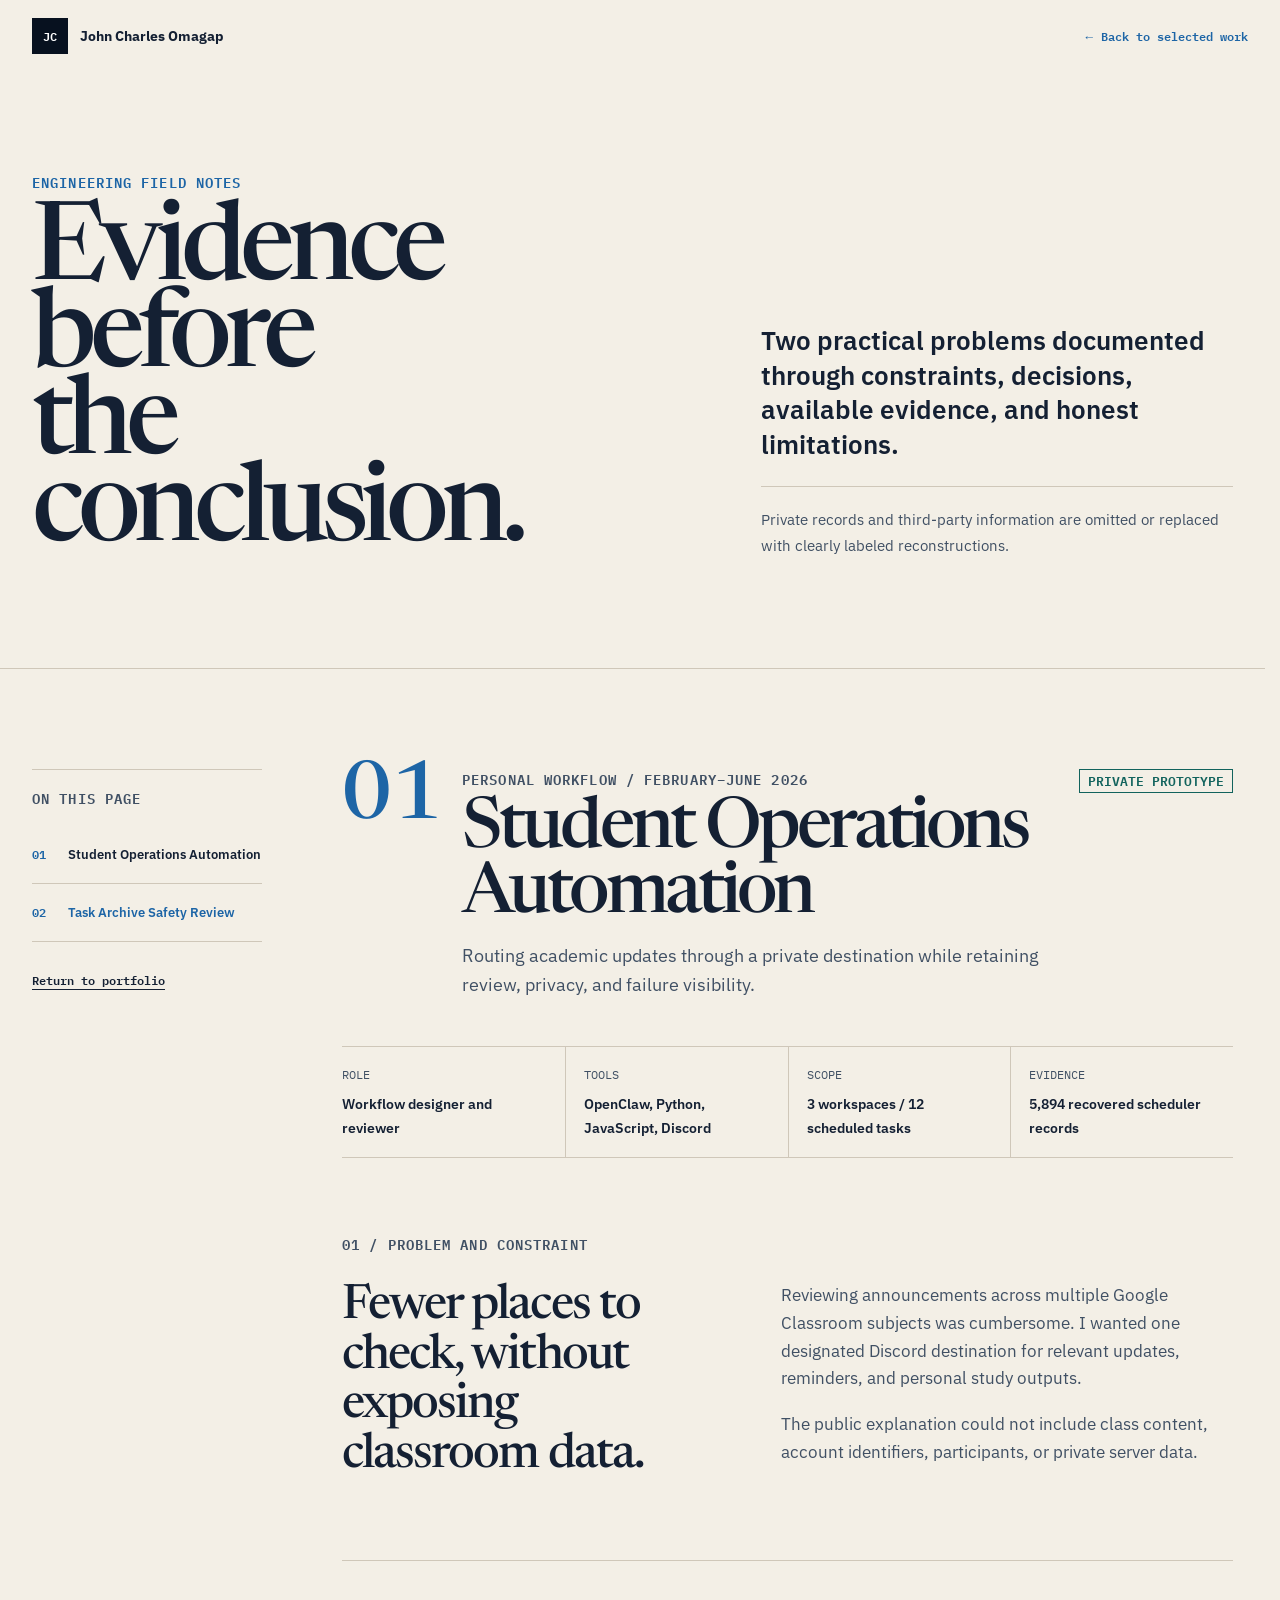
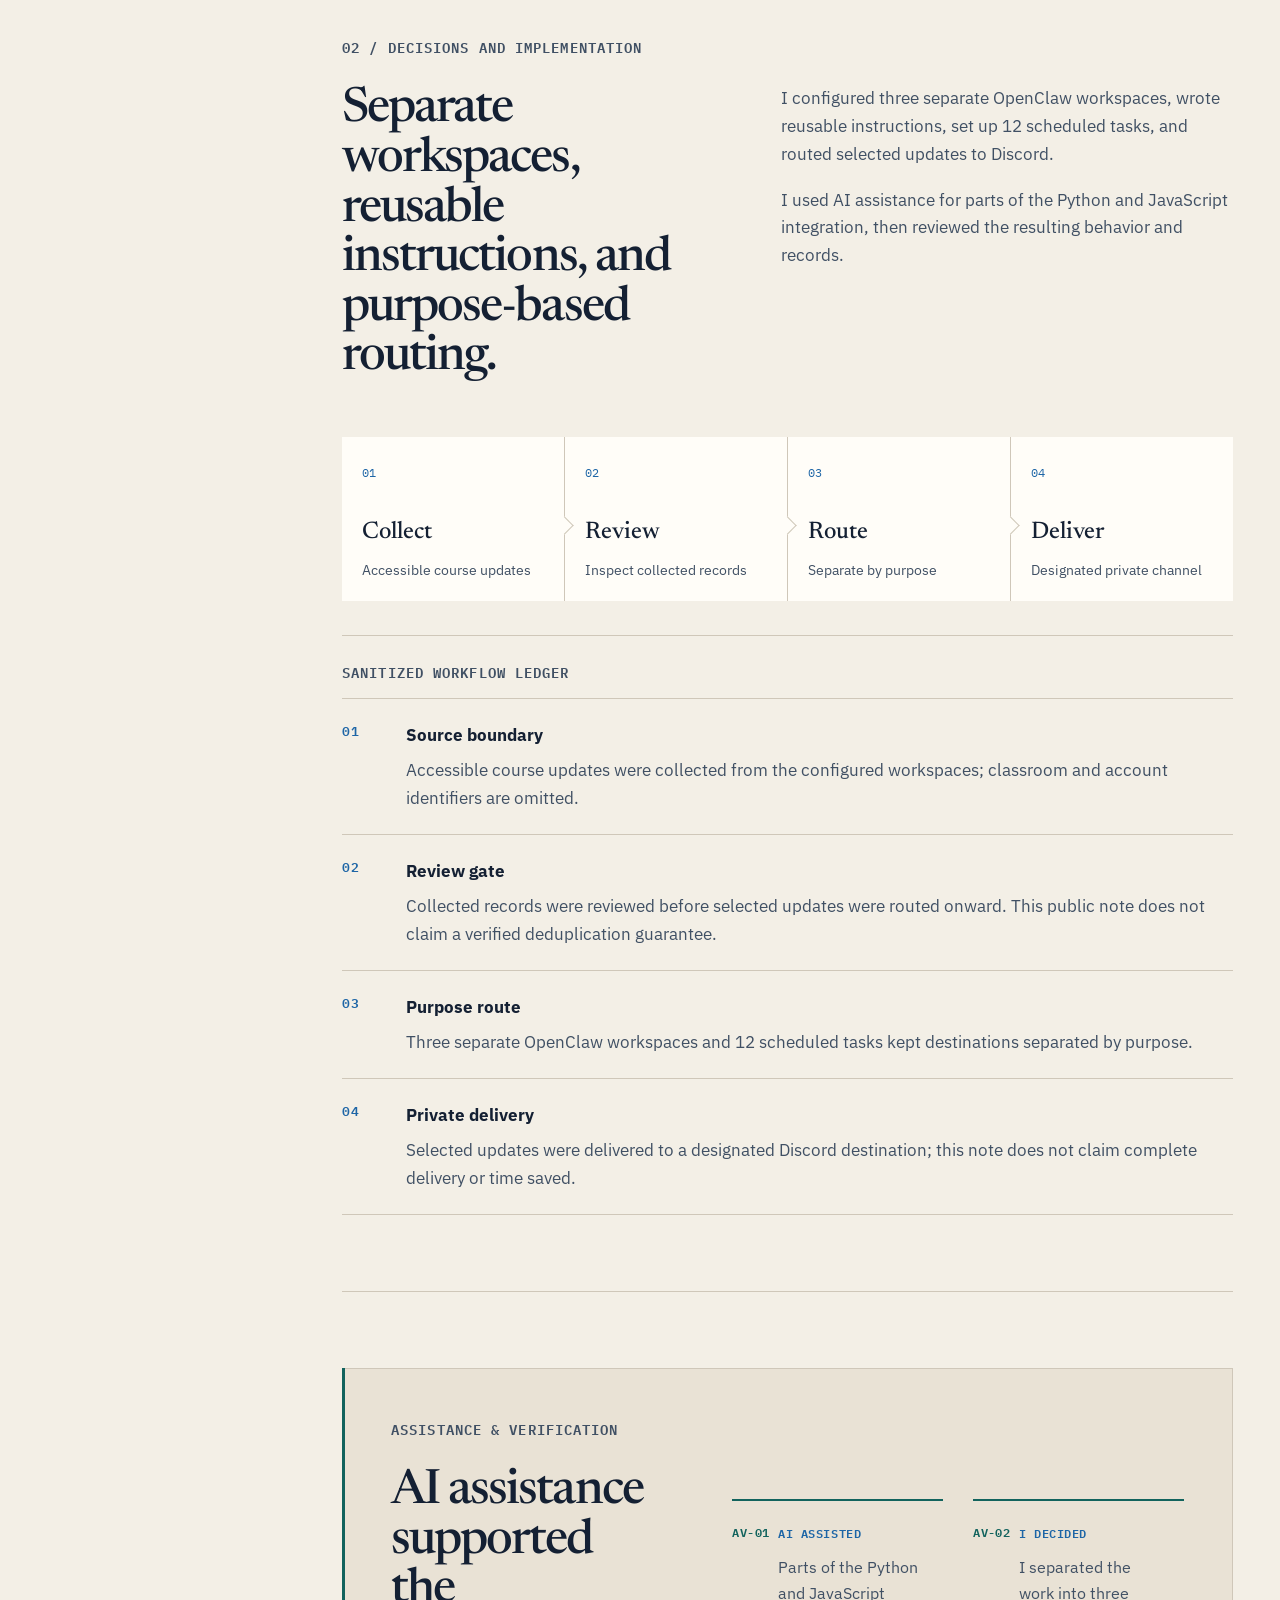
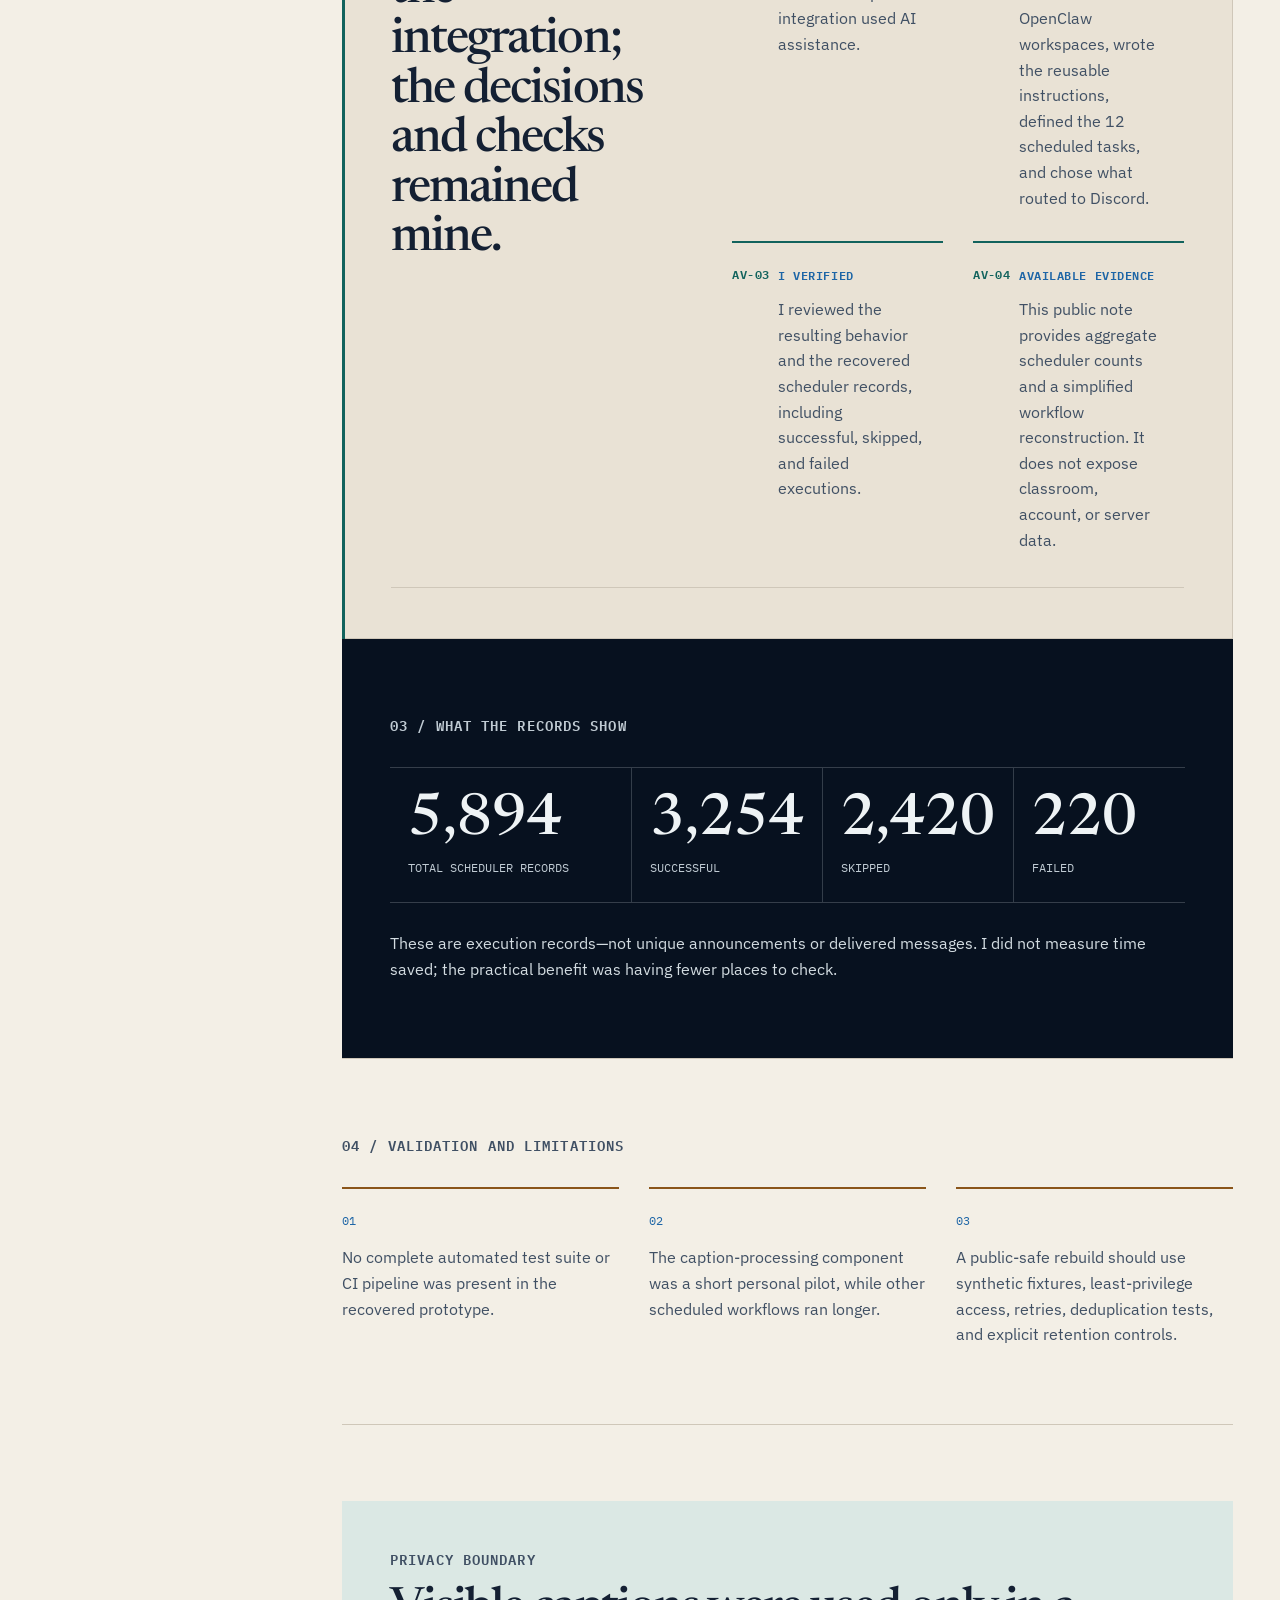
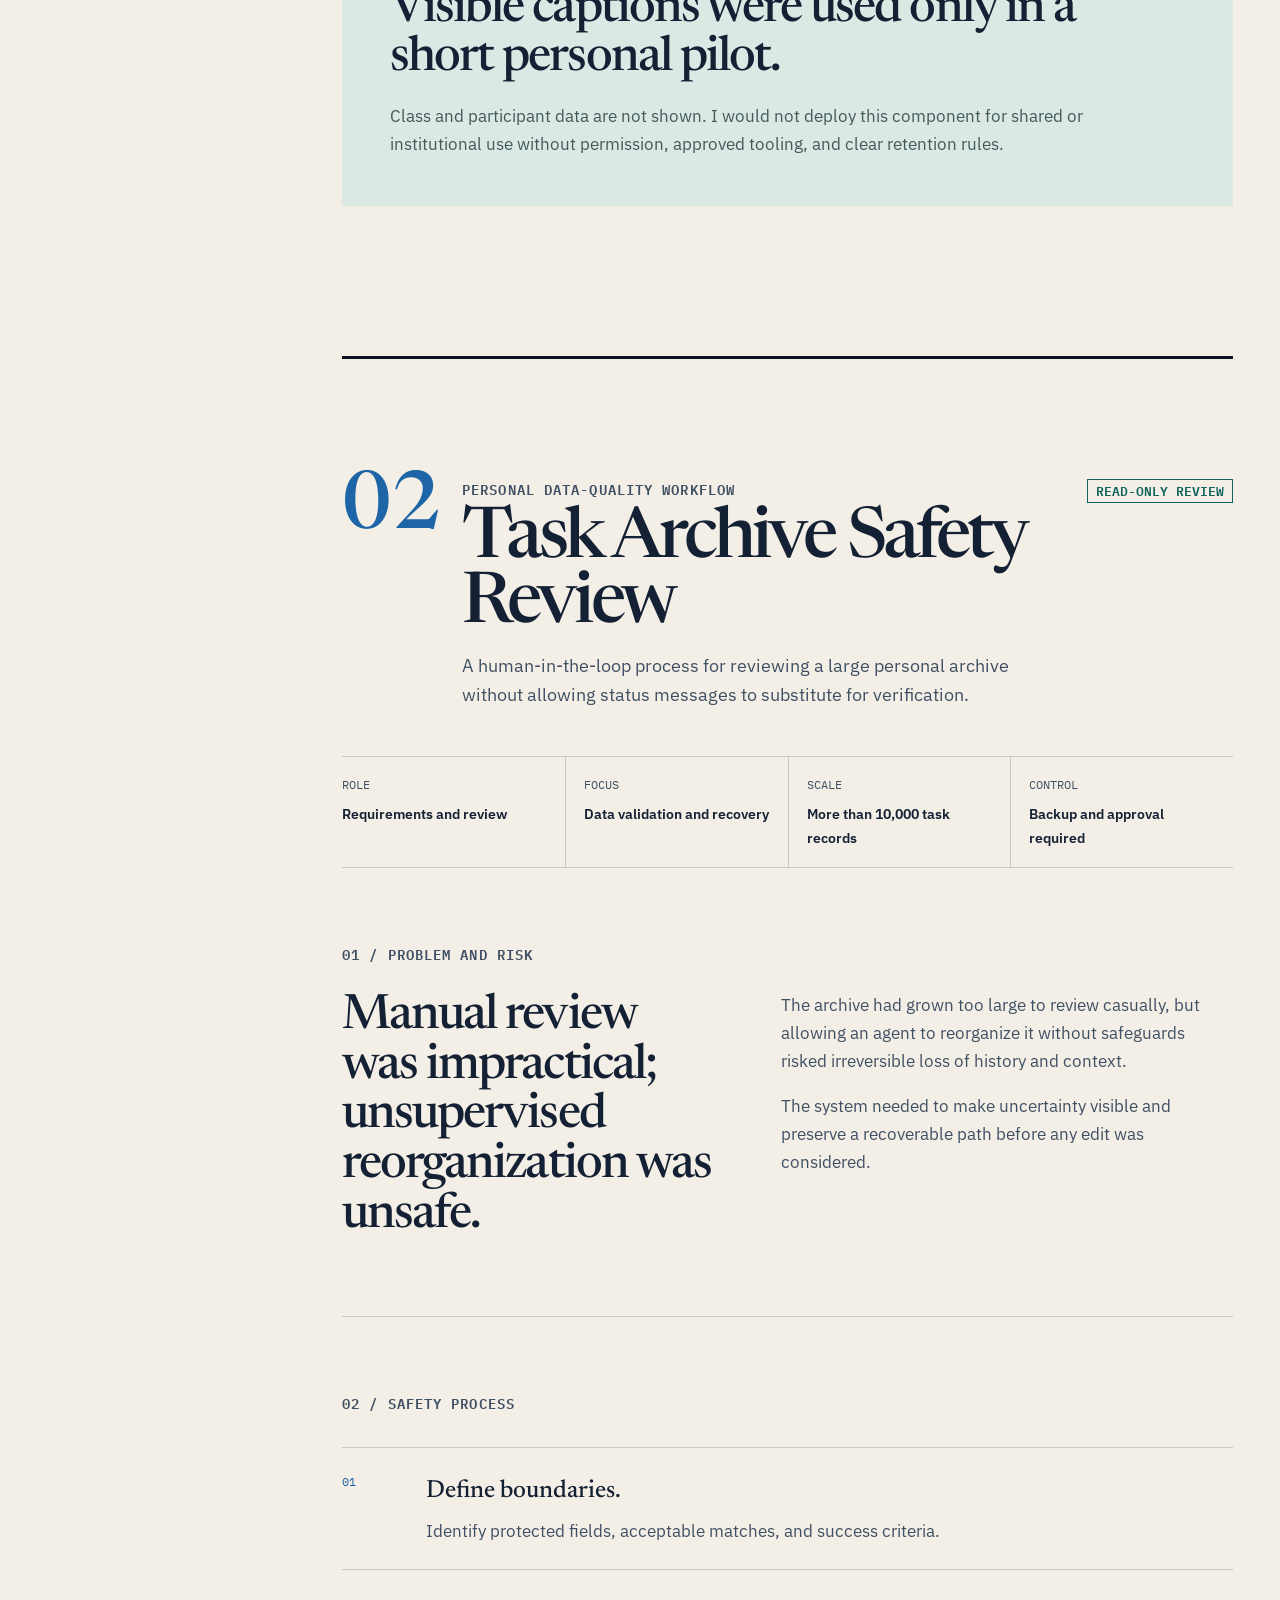
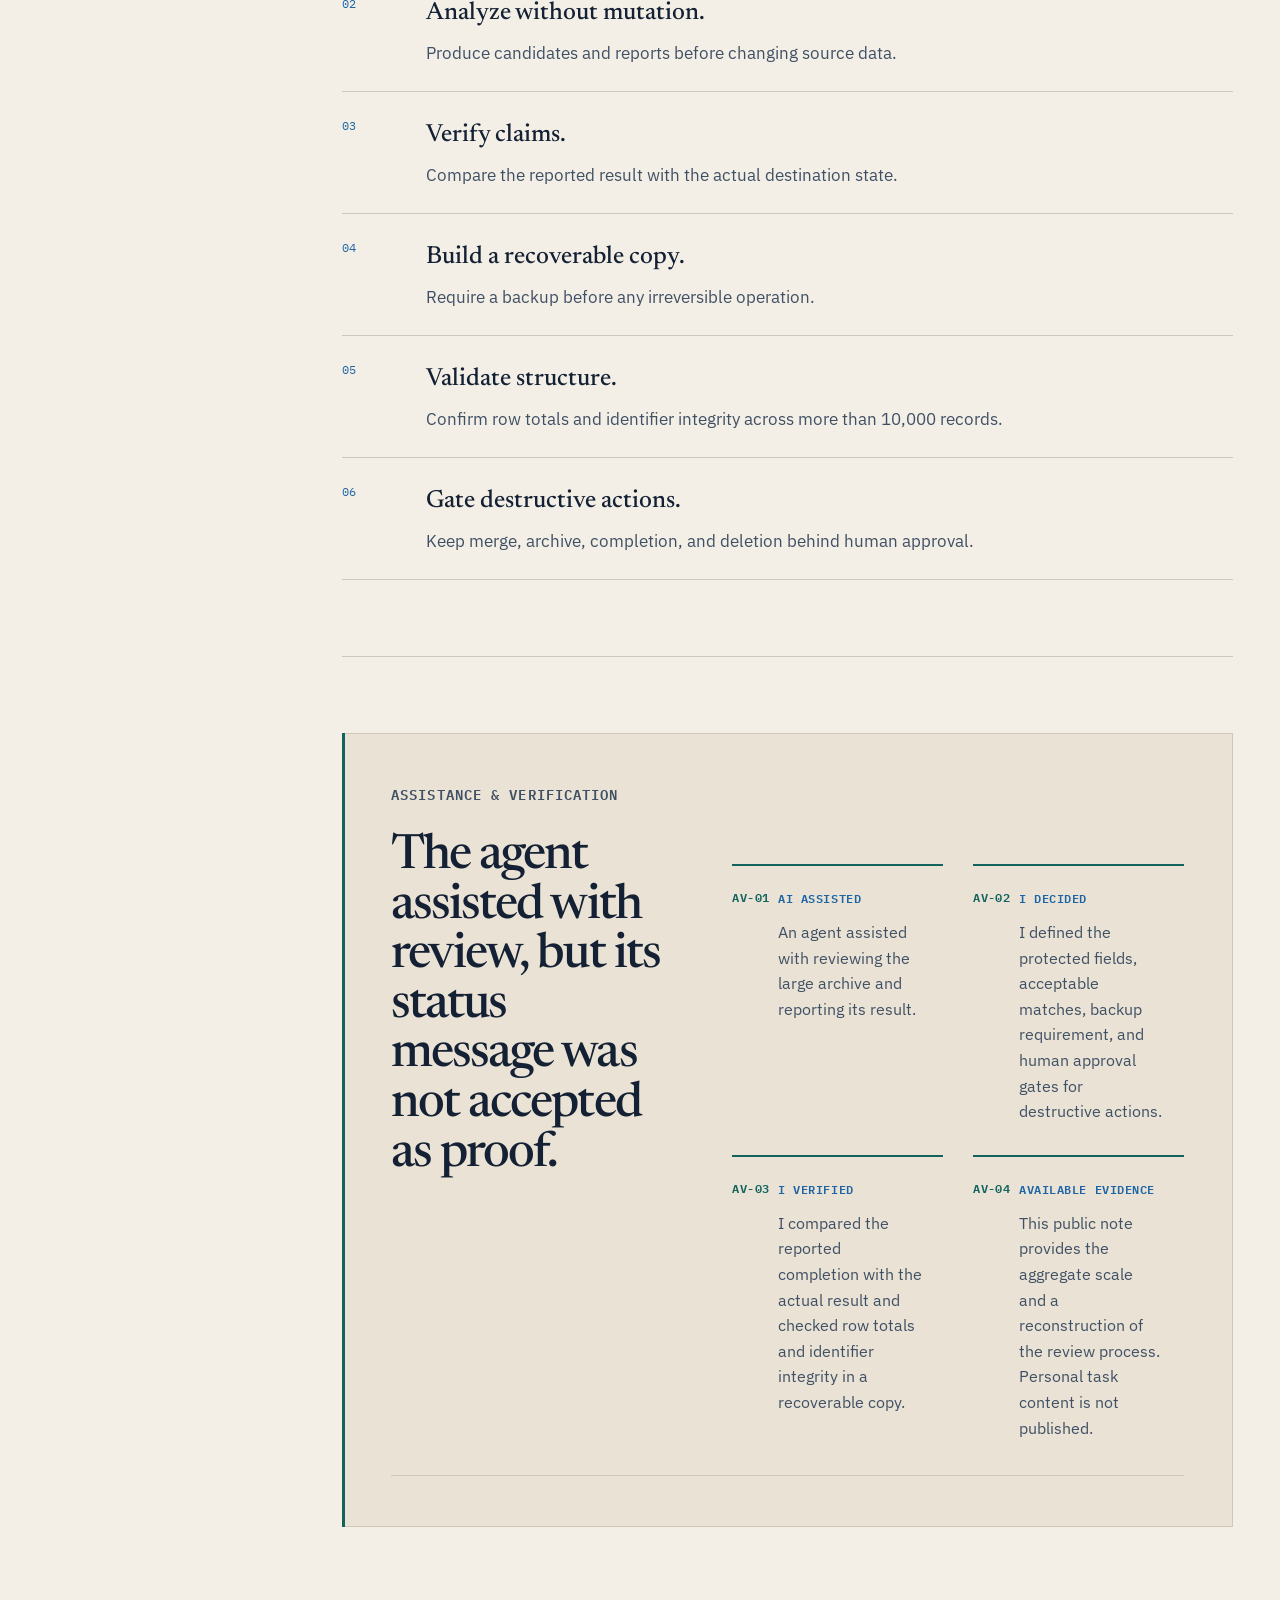
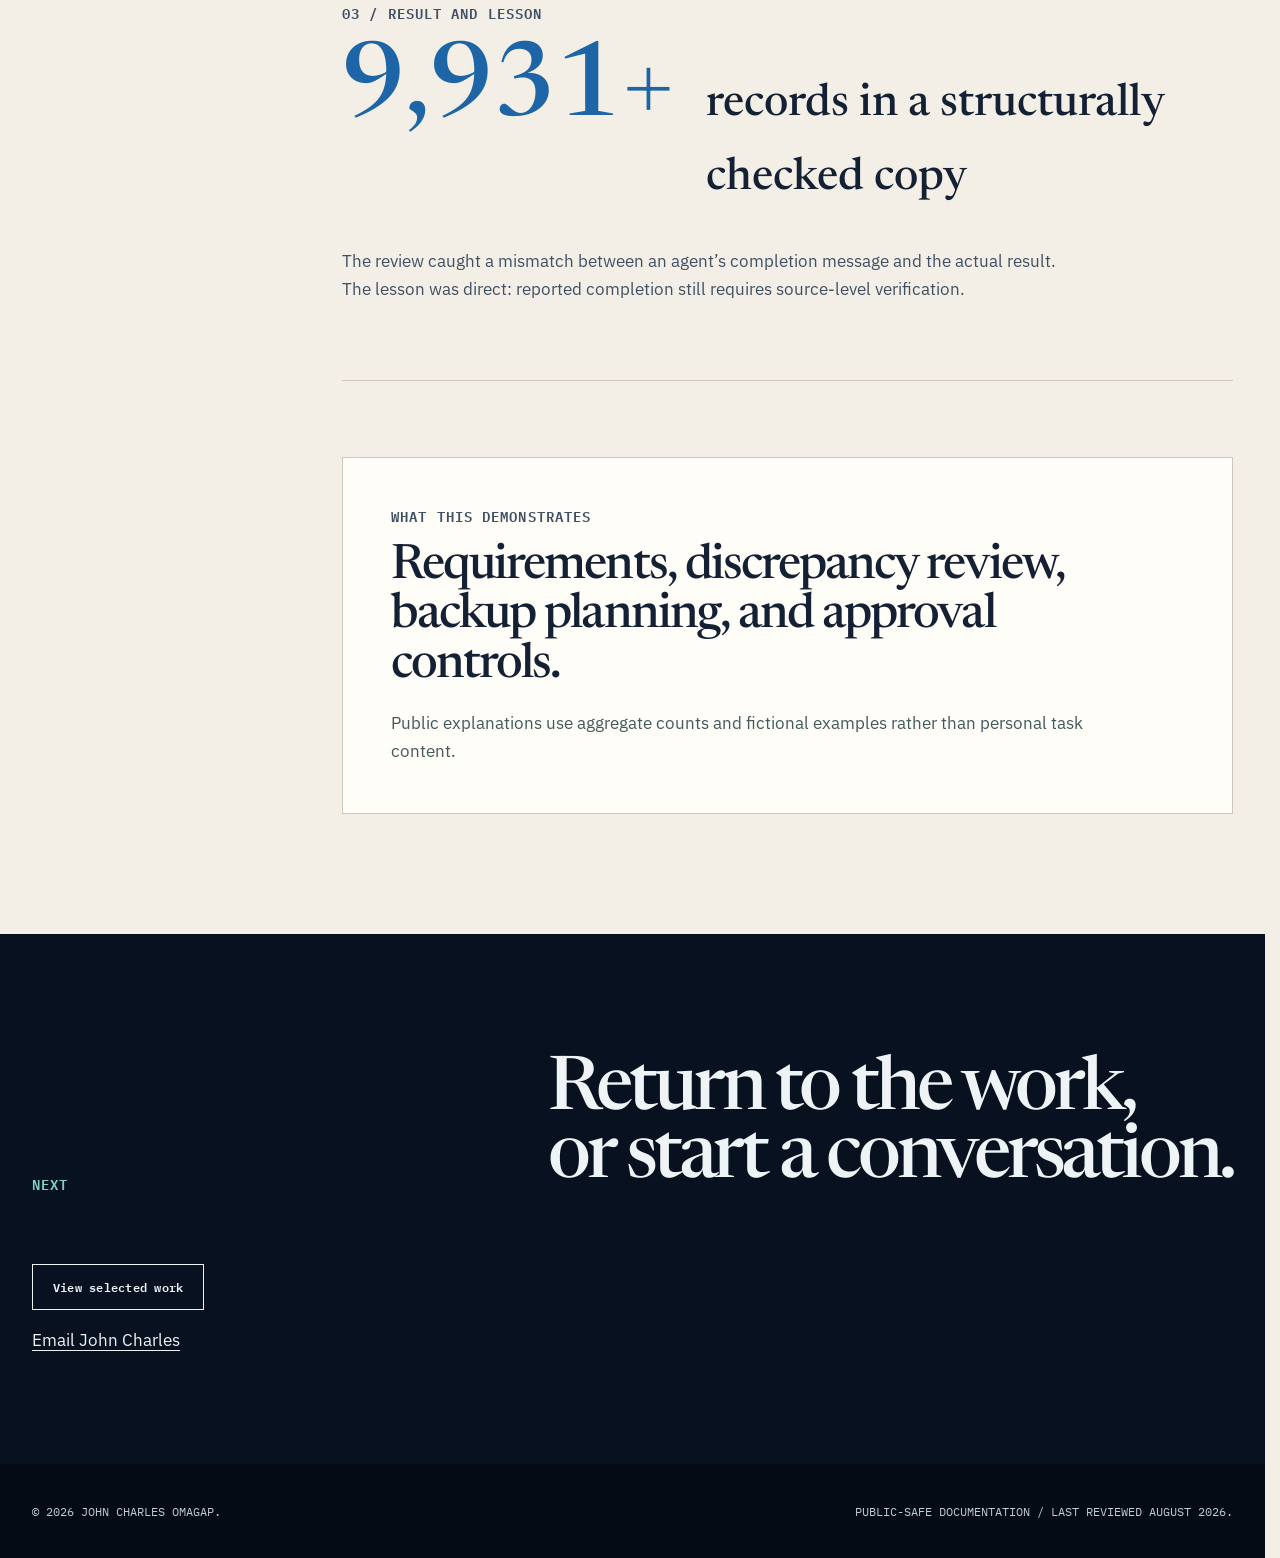
==== commit 20390e23: "feat(design): refine editorial portfolio presentation and evidence" ====
--- a/case-studies.html
+++ b/case-studies.html
@@ -1,171 +1,227 @@
 <!doctype html>
 <html lang="en">
-
 <head>
   <meta charset="utf-8">
   <meta name="viewport" content="width=device-width, initial-scale=1">
-  <meta name="description"
-    content="Sanitized technical case studies by John Charles Omagap covering workflow automation and human-in-the-loop data quality.">
+  <link rel="preload" href="fonts/newsreader-latin.woff2" as="font" type="font/woff2" crossorigin>
+  <link rel="preload" href="fonts/ibm-plex-sans-latin.woff2" as="font" type="font/woff2" crossorigin>
+  <meta name="description" content="Public-safe Engineering Field Notes by John Charles Omagap covering workflow automation, human-in-the-loop data quality, and verified AI-assisted work.">
   <meta name="author" content="John Charles Omagap">
-  <meta name="theme-color" content="#f6f8fb">
-  <link rel="preconnect" href="https://fonts.googleapis.com">
-  <link rel="preconnect" href="https://fonts.gstatic.com" crossorigin>
-  <link href="https://fonts.googleapis.com/css2?family=Inter:wght@400;500;600;700;800&display=swap"
-    rel="stylesheet">
+  <meta name="theme-color" content="#f3efe6">
+  <script>document.documentElement.classList.add("js")</script>
   <link rel="icon" type="image/svg+xml" href="images/favicon.svg">
-  <link rel="stylesheet" href="styles.css?v=20260727-4">
-  <title>Case Studies | John Charles Omagap</title>
+  <link rel="stylesheet" href="critical.css?v=20260816-1">
+  <link rel="stylesheet" href="styles.css?v=20260816-1" media="print" onload="this.media='all'">
+  <noscript><link rel="stylesheet" href="styles.css?v=20260816-1"></noscript>
+  <noscript><style>
+    @media (max-width: 900px) {
+      .site-header { position: static; }
+      .header-inner { padding-block: 10px; }
+      .case-hero { padding-top: 64px; }
+    }
+  </style></noscript>
+  <title>Engineering Field Notes | John Charles Omagap</title>
 </head>
-
-<body>
+<body class="case-body">
   <a class="skip-link" href="#case-content">Skip to content</a>
+  <div class="reading-progress" aria-hidden="true"><span id="reading-progress-bar"></span></div>
 
   <header class="site-header" id="site-header">
-    <div class="container header-inner">
-      <a class="brand" href="index.html" aria-label="John Charles Omagap, portfolio home">
+    <div class="shell header-inner">
+      <a class="brand" href="index.html" aria-label="JC — John Charles Omagap, portfolio home">
         <span class="brand-mark" aria-hidden="true">JC</span>
         <span class="brand-name">John Charles Omagap</span>
       </a>
-      <a class="case-back" href="index.html#work"><span aria-hidden="true">←</span> Back to portfolio</a>
+      <a class="case-back" href="index.html#work"><span aria-hidden="true">&#8592;</span> Back to selected work</a>
     </div>
   </header>
 
-  <main class="case-page" id="case-content">
+  <main id="case-content">
     <section class="case-hero">
-      <div class="container reveal">
-        <p class="eyebrow">Case studies</p>
-        <h1>How I approached two practical problems.</h1>
-        <p>These summaries explain the problem, what I configured or reviewed, and what I would improve next. Private
-          records and third-party information are omitted or replaced with reconstructed examples.</p>
-        <nav class="case-index" aria-label="Case studies on this page">
-          <a href="#student-operations">Student Operations Automation</a>
-          <a href="#ticktick">Task Archive Safety Review</a>
-        </nav>
+      <div class="shell case-hero-grid">
+        <div>
+          <p class="eyebrow">Engineering Field Notes</p>
+          <h1>Evidence before<br>the conclusion.</h1>
+        </div>
+        <div class="case-hero-copy">
+          <p>Two practical problems documented through constraints, decisions, available evidence, and honest limitations.</p>
+          <p class="case-privacy-line">Private records and third-party information are omitted or replaced with clearly labeled reconstructions.</p>
+        </div>
       </div>
     </section>
 
-    <section class="case-section" id="student-operations">
-      <div class="container">
-        <article class="case-article reveal">
-          <header class="case-header">
+    <div class="shell case-page-layout">
+      <aside class="case-toc" aria-label="Case study contents">
+        <p class="chapter-label">On this page</p>
+        <nav>
+          <a href="#student-operations"><span>01</span>Student Operations Automation</a>
+          <a href="#ticktick"><span>02</span>Task Archive Safety Review</a>
+        </nav>
+        <a class="toc-back" href="index.html#work">Return to portfolio</a>
+      </aside>
+
+      <div class="case-content-column">
+        <article class="case-study" id="student-operations" data-case-study="automation">
+          <header class="case-study-header reveal">
+            <div class="case-study-number" aria-hidden="true">01</div>
             <div>
-              <p class="case-kicker">Personal workflow · OpenClaw, Python, JavaScript, and Discord</p>
+              <p class="project-kicker">Personal workflow / February–June 2026</p>
               <h2>Student Operations Automation</h2>
-              <p class="case-subtitle">Personal academic workflow · February–June 2026</p>
-            </div>
-            <span class="case-status">Private prototype</span>
+              <p class="case-deck">Routing academic updates through a private destination while retaining review, privacy, and failure visibility.</p>
+            </div>
+            <span class="status">Private prototype</span>
           </header>
 
-          <div class="case-two-column">
-            <div class="case-block">
-              <h3>Problem</h3>
-              <p>Reviewing announcements across multiple Google Classroom subjects was cumbersome. I wanted one
-                designated Discord destination for relevant updates, reminders, and personal study outputs.</p>
-            </div>
-            <div class="case-block">
-              <h3>What I did</h3>
-              <p>I configured three separate OpenClaw workspaces, wrote reusable instructions, set up 12 scheduled
-                tasks, and routed selected updates to Discord. I used AI assistance for parts of the Python and
-                JavaScript integration, then reviewed the output.</p>
-            </div>
-          </div>
-
-          <h3>Course-update workflow</h3>
-          <div class="workflow" aria-label="Course update workflow">
-            <span>Accessible course updates</span>
-            <span>Poll and deduplicate</span>
-            <span>Route by purpose</span>
-            <span>Designated Discord delivery</span>
-          </div>
-
-          <h3>Personal study-note workflow</h3>
-          <div class="workflow" aria-label="Personal study-note workflow">
-            <span>Built-in Meet captions</span>
-            <span>Local personal capture</span>
-            <span>Summary and task extraction</span>
-            <span>Private study output</span>
-          </div>
-
-          <h3>What the records show</h3>
-          <p>The recovered logs contain 5,894 scheduler records: 3,254 successful, 2,420 skipped, and 220 failed.
-            These are execution records, not unique announcements or delivered messages. I did not measure time saved;
-            the practical benefit was having fewer places to check.</p>
-
-          <aside class="notice">
-            <h3>Privacy note</h3>
-            <p>Class and participant data are not shown. The caption component was a short personal pilot based on
-              captions visible in my Meet session. I would not deploy it for shared or institutional use without
-              permission, approved tooling, and clear retention rules.</p>
+          <dl class="case-fact-rail reveal">
+            <div><dt>Role</dt><dd>Workflow designer and reviewer</dd></div>
+            <div><dt>Tools</dt><dd>OpenClaw, Python, JavaScript, Discord</dd></div>
+            <div><dt>Scope</dt><dd>3 workspaces / 12 scheduled tasks</dd></div>
+            <div><dt>Evidence</dt><dd>5,894 recovered scheduler records</dd></div>
+          </dl>
+
+          <section class="case-chapter reveal" id="automation-problem">
+            <p class="chapter-label">01 / Problem and constraint</p>
+            <div class="case-prose-grid">
+              <h3>Fewer places to check, without exposing classroom data.</h3>
+              <div><p>Reviewing announcements across multiple Google Classroom subjects was cumbersome. I wanted one designated Discord destination for relevant updates, reminders, and personal study outputs.</p><p>The public explanation could not include class content, account identifiers, participants, or private server data.</p></div>
+            </div>
+          </section>
+
+          <section class="case-chapter reveal">
+            <p class="chapter-label">02 / Decisions and implementation</p>
+            <div class="case-prose-grid">
+              <h3>Separate workspaces, reusable instructions, and purpose-based routing.</h3>
+              <div><p>I configured three separate OpenClaw workspaces, wrote reusable instructions, set up 12 scheduled tasks, and routed selected updates to Discord.</p><p>I used AI assistance for parts of the Python and JavaScript integration, then reviewed the resulting behavior and records.</p></div>
+            </div>
+            <ol class="process-line" aria-label="Course update workflow">
+              <li><span>01</span><strong>Collect</strong><small>Accessible course updates</small></li>
+              <li><span>02</span><strong>Review</strong><small>Inspect collected records</small></li>
+              <li><span>03</span><strong>Route</strong><small>Separate by purpose</small></li>
+              <li><span>04</span><strong>Deliver</strong><small>Designated private channel</small></li>
+            </ol>
+            <div class="automation-ledger" aria-labelledby="automation-ledger-title">
+              <p class="chapter-label" id="automation-ledger-title">Sanitized workflow ledger</p>
+              <ol class="automation-ledger-list">
+                <li><span>01</span><div><strong>Source boundary</strong><p>Accessible course updates were collected from the configured workspaces; classroom and account identifiers are omitted.</p></div></li>
+                <li><span>02</span><div><strong>Review gate</strong><p>Collected records were reviewed before selected updates were routed onward. This public note does not claim a verified deduplication guarantee.</p></div></li>
+                <li><span>03</span><div><strong>Purpose route</strong><p>Three separate OpenClaw workspaces and 12 scheduled tasks kept destinations separated by purpose.</p></div></li>
+                <li><span>04</span><div><strong>Private delivery</strong><p>Selected updates were delivered to a designated Discord destination; this note does not claim complete delivery or time saved.</p></div></li>
+              </ol>
+            </div>
+          </section>
+
+          <section class="case-chapter assistance-verification reveal" aria-labelledby="automation-assistance-title">
+            <p class="chapter-label">Assistance &amp; verification</p>
+            <div class="case-prose-grid">
+              <h3 id="automation-assistance-title">AI assistance supported the integration; the decisions and checks remained mine.</h3>
+              <div class="limitations-grid">
+                <div><span>AI assisted</span><p>Parts of the Python and JavaScript integration used AI assistance.</p></div>
+                <div><span>I decided</span><p>I separated the work into three OpenClaw workspaces, wrote the reusable instructions, defined the 12 scheduled tasks, and chose what routed to Discord.</p></div>
+                <div><span>I verified</span><p>I reviewed the resulting behavior and the recovered scheduler records, including successful, skipped, and failed executions.</p></div>
+                <div><span>Available evidence</span><p>This public note provides aggregate scheduler counts and a simplified workflow reconstruction. It does not expose classroom, account, or server data.</p></div>
+              </div>
+            </div>
+          </section>
+
+          <section class="case-chapter case-chapter-evidence reveal">
+            <p class="chapter-label">03 / What the records show</p>
+            <div class="metric-blocks">
+              <div><strong class="count-up" data-count-up data-count-target="5894" aria-label="5,894"><span aria-hidden="true">5,894</span></strong><span>Total scheduler records</span></div>
+              <div><strong class="count-up" data-count-up data-count-target="3254" aria-label="3,254"><span aria-hidden="true">3,254</span></strong><span>Successful</span></div>
+              <div><strong class="count-up" data-count-up data-count-target="2420" aria-label="2,420"><span aria-hidden="true">2,420</span></strong><span>Skipped</span></div>
+              <div><strong class="count-up" data-count-up data-count-target="220" aria-label="220"><span aria-hidden="true">220</span></strong><span>Failed</span></div>
+            </div>
+            <p class="evidence-caveat">These are execution records—not unique announcements or delivered messages. I did not measure time saved; the practical benefit was having fewer places to check.</p>
+          </section>
+
+          <section class="case-chapter reveal">
+            <p class="chapter-label">04 / Validation and limitations</p>
+            <div class="limitations-grid">
+              <div><span>01</span><p>No complete automated test suite or CI pipeline was present in the recovered prototype.</p></div>
+              <div><span>02</span><p>The caption-processing component was a short personal pilot, while other scheduled workflows ran longer.</p></div>
+              <div><span>03</span><p>A public-safe rebuild should use synthetic fixtures, least-privilege access, retries, deduplication tests, and explicit retention controls.</p></div>
+            </div>
+          </section>
+
+          <aside class="privacy-note reveal">
+            <p class="chapter-label">Privacy boundary</p>
+            <h3>Visible captions were used only in a short personal pilot.</h3>
+            <p>Class and participant data are not shown. I would not deploy this component for shared or institutional use without permission, approved tooling, and clear retention rules.</p>
           </aside>
-
-          <h3>Limitations and next iteration</h3>
-          <ul>
-            <li>No complete automated test suite or CI pipeline was present in the recovered prototype.</li>
-            <li>The caption-processing component was a short pilot, while other scheduled workflows ran longer.</li>
-            <li>A public-safe rebuild should use synthetic fixtures, least-privilege access, retries, deduplication tests, and explicit retention controls.</li>
-          </ul>
+        </article>
+
+        <article class="case-study" id="ticktick" data-case-study="archive">
+          <header class="case-study-header reveal">
+            <div class="case-study-number" aria-hidden="true">02</div>
+            <div>
+              <p class="project-kicker">Personal data-quality workflow</p>
+              <h2>Task Archive Safety Review</h2>
+              <p class="case-deck">A human-in-the-loop process for reviewing a large personal archive without allowing status messages to substitute for verification.</p>
+            </div>
+            <span class="status">Read-only review</span>
+          </header>
+
+          <dl class="case-fact-rail reveal">
+            <div><dt>Role</dt><dd>Requirements and review</dd></div>
+            <div><dt>Focus</dt><dd>Data validation and recovery</dd></div>
+            <div><dt>Scale</dt><dd>More than 10,000 task records</dd></div>
+            <div><dt>Control</dt><dd>Backup and approval required</dd></div>
+          </dl>
+
+          <section class="case-chapter reveal">
+            <p class="chapter-label">01 / Problem and risk</p>
+            <div class="case-prose-grid">
+              <h3>Manual review was impractical; unsupervised reorganization was unsafe.</h3>
+              <div><p>The archive had grown too large to review casually, but allowing an agent to reorganize it without safeguards risked irreversible loss of history and context.</p><p>The system needed to make uncertainty visible and preserve a recoverable path before any edit was considered.</p></div>
+            </div>
+          </section>
+
+          <section class="case-chapter reveal">
+            <p class="chapter-label">02 / Safety process</p>
+            <ol class="safety-steps">
+              <li><span>01</span><div><strong>Define boundaries.</strong><p>Identify protected fields, acceptable matches, and success criteria.</p></div></li>
+              <li><span>02</span><div><strong>Analyze without mutation.</strong><p>Produce candidates and reports before changing source data.</p></div></li>
+              <li><span>03</span><div><strong>Verify claims.</strong><p>Compare the reported result with the actual destination state.</p></div></li>
+              <li><span>04</span><div><strong>Build a recoverable copy.</strong><p>Require a backup before any irreversible operation.</p></div></li>
+              <li><span>05</span><div><strong>Validate structure.</strong><p>Confirm row totals and identifier integrity across more than 10,000 records.</p></div></li>
+              <li><span>06</span><div><strong>Gate destructive actions.</strong><p>Keep merge, archive, completion, and deletion behind human approval.</p></div></li>
+            </ol>
+          </section>
+
+          <section class="case-chapter assistance-verification reveal" aria-labelledby="archive-assistance-title">
+            <p class="chapter-label">Assistance &amp; verification</p>
+            <div class="case-prose-grid">
+              <h3 id="archive-assistance-title">The agent assisted with review, but its status message was not accepted as proof.</h3>
+              <div class="limitations-grid">
+                <div><span>AI assisted</span><p>An agent assisted with reviewing the large archive and reporting its result.</p></div>
+                <div><span>I decided</span><p>I defined the protected fields, acceptable matches, backup requirement, and human approval gates for destructive actions.</p></div>
+                <div><span>I verified</span><p>I compared the reported completion with the actual result and checked row totals and identifier integrity in a recoverable copy.</p></div>
+                <div><span>Available evidence</span><p>This public note provides the aggregate scale and a reconstruction of the review process. Personal task content is not published.</p></div>
+              </div>
+            </div>
+          </section>
+
+          <section class="case-chapter case-result reveal">
+            <p class="chapter-label">03 / Result and lesson</p>
+            <div><strong class="count-up" data-count-up data-count-target="10000" data-count-suffix="+" aria-label="10,000 plus"><span aria-hidden="true">10,000+</span></strong><h3>records in a structurally checked copy</h3></div>
+            <p>The review caught a mismatch between an agent’s completion message and the actual result. The lesson was direct: reported completion still requires source-level verification.</p>
+          </section>
+
+          <aside class="privacy-note privacy-note-light reveal">
+            <p class="chapter-label">What this demonstrates</p>
+            <h3>Requirements, discrepancy review, backup planning, and approval controls.</h3>
+            <p>Public explanations use aggregate counts and fictional examples rather than personal task content.</p>
+          </aside>
         </article>
       </div>
-    </section>
-
-    <section class="case-section" id="ticktick">
-      <div class="container">
-        <article class="case-article reveal">
-          <header class="case-header">
-            <div>
-              <p class="case-kicker">Data review · Backup and approval controls</p>
-              <h2>Task Archive Safety Review</h2>
-              <p class="case-subtitle">Personal data-quality workflow</p>
-            </div>
-            <span class="case-status">Read-only review</span>
-          </header>
-
-          <div class="case-two-column">
-            <div class="case-block">
-              <h3>Problem</h3>
-              <p>Reviewing a large personal task archive manually was impractical, but allowing an agent to reorganize
-                it without safeguards risked irreversible loss of history and context.</p>
-            </div>
-            <div class="case-block">
-              <h3>What I did</h3>
-              <p>I wrote rules for identifying duplicates, required a read-only report before any change, compared the
-                claimed result with the actual data, and required a backup before considering edits.</p>
-            </div>
-          </div>
-
-          <h3>Safety process</h3>
-          <ol class="case-steps">
-            <li><span><strong>Define boundaries.</strong> Identify protected fields, acceptable matches, and success criteria.</span></li>
-            <li><span><strong>Analyze without mutation.</strong> Produce candidates and reports before changing source data.</span></li>
-            <li><span><strong>Verify claims.</strong> Compare the reported result with the actual destination state.</span></li>
-            <li><span><strong>Build a recoverable copy.</strong> Require a backup before any irreversible operation.</span></li>
-            <li><span><strong>Validate structure.</strong> Confirm parsed-row totals and identifier integrity across
-                more than 10,000 records.</span></li>
-            <li><span><strong>Gate destructive actions.</strong> Keep merge, archive, completion, and deletion behind human approval.</span></li>
-          </ol>
-
-          <aside class="notice">
-            <h3>Result and lesson</h3>
-            <p>The review produced a structurally checked copy of more than 10,000 task records. It also caught a
-              mismatch between an agent’s completion message and the actual result, reinforcing that status messages
-              still need verification.</p>
-          </aside>
-
-          <h3>What it shows</h3>
-          <p>Requirement writing, data validation, discrepancy review, backup planning, and approval controls. Public
-            examples use fictional task data.</p>
-        </article>
-      </div>
+    </div>
+
+    <section class="case-contact">
+      <div class="shell reveal"><p class="eyebrow eyebrow-light">Next</p><h2>Return to the work,<br>or start a conversation.</h2><div><a class="button button-light" href="index.html#work">View selected work</a><a href="mailto:0charlesomagap@gmail.com">Email John Charles</a></div></div>
     </section>
   </main>
 
-  <footer class="site-footer">
-    <div class="container footer-inner">
-      <p>© <span id="current-year">2026</span> John Charles Omagap.</p>
-    </div>
-  </footer>
-
-  <script src="script.js?v=20260727-2"></script>
+  <footer class="site-footer"><div class="shell footer-inner"><p>&copy; <span id="current-year">2026</span> John Charles Omagap.</p><p>Public-safe documentation / last reviewed August 2026.</p></div></footer>
+  <script src="script.js?v=20260816-1"></script>
 </body>
-
 </html>
--- a/critical.css
+++ b/critical.css
@@ -0,0 +1,9 @@
+:root{--paper:#f3efe6;--ink:#142033;--ink-soft:#526073;--night:#07111f;--blue:#1d65a6;--teal:#1b756e;--line:#cfc7b9;--sans:"IBM Plex Sans","Segoe UI",sans-serif;--serif:"Newsreader",Georgia,serif;--mono:"IBM Plex Mono",Consolas,monospace;--shell:1240px;--header:72px}*,*::before,*::after{box-sizing:border-box}html{scroll-padding-top:96px}body{margin:0;background:var(--paper);color:var(--ink);font-family:var(--sans);font-size:16px;line-height:1.62}img{display:block;max-width:100%}a{color:inherit}.shell{width:min(calc(100% - 64px),var(--shell));margin-inline:auto}.skip-link{position:fixed;z-index:1000;top:12px;left:12px;transform:translateY(-150%);padding:12px 16px;background:var(--night);color:#fff;font-weight:700}.skip-link:focus{transform:translateY(0)}.site-header{position:fixed;z-index:50;top:0;right:0;left:0;background:rgba(243,239,230,.96);border-bottom:1px solid transparent}.header-inner{display:flex;min-height:var(--header);align-items:center;justify-content:space-between;gap:30px}.brand{display:inline-flex;min-height:44px;align-items:center;gap:12px;font-size:.9rem;font-weight:700;text-decoration:none}.brand-mark{display:grid;width:36px;height:36px;place-items:center;background:var(--night);color:#fff;font-family:var(--mono);font-size:.72rem}.primary-nav{display:flex;align-items:center;gap:28px}.primary-nav a,.case-back{display:inline-flex;min-height:44px;align-items:center;font-family:var(--mono);font-size:.74rem;font-weight:600;text-decoration:none}.nav-external,.case-back{color:var(--blue)}.nav-toggle{display:none;width:44px;height:44px;padding:11px;border:0;background:transparent}.nav-toggle span{display:block;height:2px;margin:5px 0;background:var(--ink)}.eyebrow{margin:0;color:var(--blue);font-family:var(--mono);font-size:.72rem;font-weight:600;letter-spacing:.08em;line-height:1.4;text-transform:uppercase}.eyebrow span{color:var(--line);padding-inline:.35rem}.hero{min-height:100vh;padding:142px 0 56px;border-bottom:1px solid var(--line);overflow:hidden}.hero-layout{display:grid;grid-template-columns:minmax(0,1.3fr) minmax(300px,.7fr);grid-template-areas:"copy portrait" "proof proof";align-items:center;gap:70px 80px}.hero-copy{grid-area:copy;padding-top:18px}.hero h1{max-width:100%;margin:20px 0 22px;font-family:var(--serif);font-size:clamp(4.25rem,7.2vw,8.1rem);font-weight:500;letter-spacing:-.065em;line-height:.86}.title-line{display:block;overflow:hidden;padding:.04em .08em .12em 0}.title-line+.title-line{margin-top:-.13em;margin-left:.54em}.title-line-inner{display:block}.title-line:last-child .title-line-inner{color:var(--blue)}.hero-positioning{max-width:720px;margin:0;font-size:clamp(1.35rem,2vw,2rem);font-weight:600;letter-spacing:-.025em;line-height:1.25}.hero-summary{max-width:630px;margin:22px 0 0;color:var(--ink-soft);font-size:1rem}.method-proof{display:flex;flex-wrap:wrap;gap:0;margin:24px 0 0;padding:0;border-block:1px solid var(--line);list-style:none}.method-proof li{position:relative;display:flex;min-height:42px;align-items:center;padding:9px 18px 9px 17px;color:var(--ink-soft);font-family:var(--mono);font-size:.64rem;font-weight:600;letter-spacing:.035em;line-height:1.35;text-transform:uppercase}.method-proof li::before{width:5px;height:5px;flex:0 0 auto;margin-right:9px;border-radius:50%;background:var(--teal);content:""}.method-proof li+li{border-left:1px solid var(--line)}.hero-actions{display:flex;flex-wrap:wrap;align-items:center;gap:12px 18px;margin-top:32px}.button{display:inline-flex;min-height:46px;align-items:center;justify-content:center;padding:0 20px;border:1px solid currentColor;font-family:var(--mono);font-size:.77rem;font-weight:600;text-decoration:none}.button-primary{border-color:var(--night);background:var(--night);color:#fff}.button-quiet{background:transparent}.text-action{display:inline-flex;min-height:44px;align-items:center;font-family:var(--mono);font-size:.8rem;font-weight:600}.portrait-stage{position:relative;grid-area:portrait;width:min(100%,390px);margin:0 0 0 auto}.portrait-frame{overflow:hidden;aspect-ratio:4/5;background:#c4b9a9}.portrait-frame img{width:100%;height:100%;object-fit:cover}.portrait-rule{position:absolute;z-index:2;top:-22px;right:-22px;width:45%;height:1px;background:var(--blue)}.portrait-rule::after{position:absolute;top:0;right:0;width:1px;height:82px;background:var(--blue);content:""}.portrait-stage figcaption{display:flex;justify-content:space-between;gap:10px;margin-top:12px;color:var(--ink-soft);font-family:var(--mono);font-size:.64rem;text-transform:uppercase}.proof-strip{display:grid;grid-area:proof;grid-template-columns:repeat(3,1fr);margin:0;border-top:1px solid var(--line);border-bottom:1px solid var(--line)}.proof-strip>div{display:grid;grid-template-columns:46px 1fr;gap:12px;padding:20px 24px 20px 0}.proof-strip>div+div{padding-left:24px;border-left:1px solid var(--line)}.proof-strip dt{color:var(--blue);font-family:var(--mono);font-size:.7rem;font-weight:600;letter-spacing:.04em}.proof-strip dd{margin:0}.proof-strip strong,.proof-strip span{display:block}.proof-strip strong{font-size:.92rem}.proof-strip span{color:var(--ink-soft);font-size:.78rem}.case-hero{padding:172px 0 110px;border-bottom:1px solid var(--line)}.case-hero-grid{display:grid;grid-template-columns:1.15fr .85fr;align-items:end;gap:90px}.case-hero h1{margin:18px 0 0;font-family:var(--serif);font-size:clamp(4.5rem,8.5vw,9rem);font-weight:500;letter-spacing:-.065em;line-height:.8}.case-hero-copy>p:first-child{margin:0;font-size:clamp(1.2rem,2vw,1.8rem);font-weight:600;line-height:1.35}.case-privacy-line{margin:24px 0 0;padding-top:20px;border-top:1px solid var(--line);color:var(--ink-soft);font-size:.86rem}
+@media(max-width:900px){.shell{width:min(calc(100% - 40px),var(--shell))}.primary-nav{display:none}.nav-toggle{display:block}.hero{min-height:auto;padding-top:124px}.hero-layout{grid-template-columns:1fr;grid-template-areas:"copy" "portrait" "proof";gap:52px}.hero h1{font-size:clamp(3.6rem,12.2vw,6.2rem);line-height:.88}.title-line+.title-line{margin-left:0}.method-proof li{flex:1 1 auto}.portrait-stage{width:min(100%,440px);margin:0}.proof-strip{grid-template-columns:1fr}.proof-strip>div,.proof-strip>div+div{padding:16px 0;border-left:0}.proof-strip>div+div{border-top:1px solid var(--line)}.case-hero-grid{grid-template-columns:1fr;gap:38px}}
+@media(max-width:620px){:root{--header:66px}.shell{width:min(calc(100% - 28px),var(--shell))}.brand-name{display:none}.hero{padding-top:118px}.hero h1{font-size:clamp(3rem,15vw,4.8rem);line-height:.9}.title-line{padding-right:.04em}.title-line+.title-line{margin-left:0}.method-proof{display:grid}.method-proof li+li{border-top:1px solid var(--line);border-left:0}.hero-positioning{font-size:1.25rem}.hero-actions .button{width:100%}.hero-actions .text-action{width:100%;justify-content:center}.portrait-stage figcaption{flex-direction:column}.case-back{font-size:.62rem}.case-hero{padding:130px 0 72px}.case-hero h1{font-size:clamp(3.8rem,17vw,6rem)}}
+@font-face{font-family:"IBM Plex Sans";font-style:normal;font-weight:400 700;font-display:swap;src:url("fonts/ibm-plex-sans-latin.woff2") format("woff2")}@font-face{font-family:"Newsreader";font-style:normal;font-weight:500 600;font-display:swap;src:url("fonts/newsreader-latin.woff2") format("woff2")}
+.title-line{overflow:visible}@media(max-width:900px){.hero h1{font-size:clamp(3.6rem,11.5vw,6.2rem)}html:not(.js) .site-header{position:static}html:not(.js) .header-inner{flex-wrap:wrap;padding-block:10px}html:not(.js) .primary-nav{position:static;display:grid;width:100%;max-height:none;grid-template-columns:repeat(2,minmax(0,1fr));padding:8px 0 0;border:0;background:transparent}html:not(.js) .primary-nav a{padding:10px 0;border-bottom:1px solid var(--line)}html:not(.js) .nav-toggle{display:none}html:not(.js) .hero{padding-top:52px}html:not(.js) .case-hero{padding-top:64px}}@media(max-width:620px){.hero h1{font-size:clamp(2.7rem,13.5vw,4.8rem)}}
+:root{--ink-soft:#405064;--teal:#12635d}body{font-size:17px;line-height:1.65}.hero-summary{font-size:1.06rem}.method-proof li{font-size:.69rem;line-height:1.4}.proof-strip span{font-size:.84rem}.project-sequence-copy,.project-sequence-cover,.project-story-summary,.page-scroll-indicator{display:none}
+@media(min-width:901px) and (min-height:700px){.hero{height:100svh;min-height:0;padding:calc(var(--header) + clamp(32px,5vh,56px)) 0 clamp(18px,3vh,30px)}.hero-layout{height:100%;grid-template-rows:minmax(0,1fr) auto;align-content:stretch;gap:clamp(26px,4vh,44px) clamp(44px,6vw,80px)}.hero-copy{padding-top:0}.hero h1{margin:14px 0 16px;font-size:clamp(4rem,6.2vw,7rem)}.hero-positioning{font-size:clamp(1.25rem,1.75vw,1.75rem)}.hero-summary{margin-top:16px}.method-proof{margin-top:18px}.hero-actions{margin-top:22px}.portrait-stage{width:min(100%,clamp(280px,21vw,350px))}.proof-strip>div{padding-block:14px}}
+@media(max-width:900px){.hero-layout{grid-template-columns:minmax(0,1fr) clamp(104px,28vw,132px);grid-template-areas:none;align-items:start;gap:22px 18px}.hero-copy{display:contents}.hero-copy>.eyebrow{grid-column:1;grid-row:1;align-self:end}.hero-copy>h1{grid-column:1;grid-row:2}.portrait-stage{grid-column:2;grid-row:1/span 2;width:100%;margin:0}.hero-positioning{grid-column:1/-1;grid-row:3}.hero-summary{grid-column:1/-1;grid-row:4}.method-proof{grid-column:1/-1;grid-row:5}.hero-actions{grid-column:1/-1;grid-row:6}.proof-strip{grid-column:1/-1;grid-row:7}.portrait-stage figcaption{display:none}}
+@media(max-width:620px){.hero-layout{grid-template-columns:minmax(0,1fr) 104px;gap:18px 12px}.hero h1{margin-block:10px 12px;font-size:clamp(2.35rem,11.5vw,3.25rem);line-height:.92}}
--- a/styles.css
+++ b/styles.css
@@ -1,1774 +1,921 @@
+@font-face {
+  font-family: "IBM Plex Sans";
+  font-style: normal;
+  font-weight: 400 700;
+  font-display: swap;
+  src: url("fonts/ibm-plex-sans-latin.woff2") format("woff2");
+}
+
+@font-face {
+  font-family: "IBM Plex Mono";
+  font-style: normal;
+  font-weight: 400;
+  font-display: swap;
+  src: url("fonts/ibm-plex-mono-regular.woff2") format("woff2");
+}
+
+@font-face {
+  font-family: "IBM Plex Mono";
+  font-style: normal;
+  font-weight: 500;
+  font-display: swap;
+  src: url("fonts/ibm-plex-mono-medium.woff2") format("woff2");
+}
+
+@font-face {
+  font-family: "IBM Plex Mono";
+  font-style: normal;
+  font-weight: 600;
+  font-display: swap;
+  src: url("fonts/ibm-plex-mono-semibold.woff2") format("woff2");
+}
+
+@font-face {
+  font-family: "Newsreader";
+  font-style: normal;
+  font-weight: 500 600;
+  font-display: swap;
+  src: url("fonts/newsreader-latin.woff2") format("woff2");
+}
+
 :root {
-  --ink: #10243b;
-  --ink-strong: #081a2d;
-  --muted: #52657a;
-  --muted-light: #586b80;
-  --line: #dce4ec;
-  --line-strong: #c8d4df;
-  --paper: #ffffff;
-  --canvas: #f6f8fb;
-  --canvas-blue: #edf4fa;
-  --navy: #153c63;
-  --navy-dark: #0d2b49;
-  --blue: #24689a;
-  --blue-soft: #dcecf7;
-  --teal: #18756f;
-  --success: #147a58;
-  --shadow-sm: none;
-  --shadow-md: 0 12px 30px rgba(16, 36, 59, 0.08);
-  --radius-sm: 10px;
-  --radius-md: 12px;
-  --radius-lg: 18px;
-  --container: 1180px;
-}
-
-*,
-*::before,
-*::after {
-  box-sizing: border-box;
-}
-
-html {
-  scroll-behavior: smooth;
-  scroll-padding-top: 96px;
-}
-
-body {
-  margin: 0;
-  background: var(--paper);
-  color: var(--ink);
-  font-family: "Inter", -apple-system, BlinkMacSystemFont, "Segoe UI", sans-serif;
-  font-size: 16px;
-  line-height: 1.65;
-  text-rendering: optimizeLegibility;
-  -webkit-font-smoothing: antialiased;
-}
-
-body.nav-open {
-  overflow: hidden;
-}
-
-img {
-  display: block;
-  max-width: 100%;
-}
-
-a {
-  color: inherit;
-}
-
-button,
-input,
-textarea {
-  font: inherit;
-}
-
-button,
-a {
-  -webkit-tap-highlight-color: transparent;
-}
-
-:focus-visible {
-  outline: 3px solid #24689a;
-  outline-offset: 4px;
-}
-
-.container {
-  width: min(calc(100% - 40px), var(--container));
-  margin-inline: auto;
-}
-
-.skip-link {
-  position: fixed;
-  top: 12px;
-  left: 12px;
-  z-index: 2000;
-  padding: 10px 14px;
-  border-radius: 8px;
-  background: var(--ink-strong);
-  color: #fff;
-  text-decoration: none;
-  transform: translateY(-160%);
-  transition: transform 0.2s ease;
-}
-
-.skip-link:focus {
-  transform: translateY(0);
-}
-
-.site-header {
-  position: fixed;
-  inset: 0 0 auto;
-  z-index: 1000;
-  border-bottom: 1px solid transparent;
-  background: rgba(255, 255, 255, 0.88);
-  backdrop-filter: blur(18px);
-  transition: border-color 0.2s ease, box-shadow 0.2s ease;
-}
-
-.site-header.is-scrolled {
-  border-color: var(--line);
-  box-shadow: 0 8px 22px rgba(16, 36, 59, 0.05);
-}
-
-.header-inner {
-  display: flex;
-  min-height: 76px;
-  align-items: center;
-  justify-content: space-between;
-  gap: 24px;
-}
-
-.brand {
-  display: inline-flex;
-  align-items: center;
-  gap: 12px;
-  color: var(--ink-strong);
-  font-weight: 700;
-  letter-spacing: -0.02em;
-  text-decoration: none;
-}
-
-.brand-mark {
+  --paper: #f3efe6;
+  --paper-deep: #e9e2d5;
+  --white: #fffdf8;
+  --ink: #142033;
+  --ink-soft: #405064;
+  --night: #07111f;
+  --night-soft: #0e1d2e;
+  --night-text: #eef3f5;
+  --night-muted: #c0cbd3;
+  --blue: #1d65a6;
+  --teal: #12635d;
+  --amber: #8a551a;
+  --line: #cfc7b9;
+  --line-dark: rgba(232, 241, 244, 0.2);
+  --sans: "IBM Plex Sans", "Segoe UI", sans-serif;
+  --serif: "Newsreader", Georgia, serif;
+  --mono: "IBM Plex Mono", Consolas, monospace;
+  --shell: 1240px;
+  --header: 72px;
+  --ease: cubic-bezier(.2, .75, .25, 1);
+  --duration: 700ms;
+  --reveal-y: 26px;
+}
+
+*, *::before, *::after { box-sizing: border-box; }
+html { scroll-behavior: smooth; scroll-padding-top: calc(var(--header) + 24px); scrollbar-gutter: stable; }
+html.project-presentation-locked, html.project-presentation-locked body { overflow: hidden; overscroll-behavior: none; }
+body { margin: 0; background: var(--paper); color: var(--ink); font-family: var(--sans); font-size: 17px; line-height: 1.65; text-rendering: optimizeLegibility; -webkit-font-smoothing: antialiased; }
+body.nav-open { overflow: hidden; }
+img, video { display: block; max-width: 100%; }
+a { color: inherit; text-decoration-thickness: 1px; text-underline-offset: 4px; }
+button, a { -webkit-tap-highlight-color: transparent; }
+:focus-visible { outline: 3px solid #f0a341; outline-offset: 4px; }
+.shell { width: min(calc(100% - 64px), var(--shell)); margin-inline: auto; }
+.skip-link { position: fixed; z-index: 1000; top: 12px; left: 12px; transform: translateY(-150%); padding: 12px 16px; background: var(--night); color: white; font-weight: 700; }
+.skip-link:focus { transform: translateY(0); }
+.page-scroll-indicator { --indicator-color: var(--ink); position: fixed; z-index: 48; top: 50%; right: clamp(8px, 1.35vw, 22px); display: grid; width: 44px; height: min(48vh, 352px); transform: translateY(-50%); color: var(--indicator-color); pointer-events: none; transition: color 260ms ease; }
+html[data-indicator-tone="light"] .page-scroll-indicator { --indicator-color: #edf4f2; }
+html[data-indicator-tone="dark"] .page-scroll-indicator { --indicator-color: var(--ink); }
+.page-scroll-indicator-line { position: absolute; top: 6px; right: 4px; bottom: 6px; width: 1px; background: currentColor; opacity: .22; }
+.page-scroll-indicator ol { position: relative; display: flex; width: 100%; height: 100%; flex-direction: column; align-items: stretch; justify-content: space-between; margin: 0; padding: 0; list-style: none; }
+.page-scroll-indicator li { display: grid; width: 44px; height: 20px; grid-template-columns: 1fr 10px; align-items: center; color: currentColor; }
+.page-scroll-indicator li::before { grid-column: 1; justify-self: end; transform: translateX(4px); opacity: 0; content: attr(data-index); font-family: var(--mono); font-size: .63rem; font-weight: 600; letter-spacing: .08em; transition: transform 220ms var(--ease), opacity 180ms ease; }
+.page-scroll-indicator li span { width: 4px; height: 4px; grid-column: 2; justify-self: end; border: 0; border-radius: 0; background: currentColor; opacity: .42; transition: width 220ms var(--ease), height 220ms var(--ease), opacity 180ms ease; }
+.page-scroll-indicator li.is-active::before { transform: translateX(0); opacity: 1; }
+.page-scroll-indicator li.is-active span { width: 12px; height: 2px; opacity: 1; }
+
+@media (max-width: 1350px) {
+  .page-scroll-indicator { right: 4px; width: 10px; }
+  .page-scroll-indicator-line { right: 2px; }
+  .page-scroll-indicator li { width: 10px; grid-template-columns: 1fr; }
+  .page-scroll-indicator li::before { display: none; }
+  .page-scroll-indicator li span { grid-column: 1; justify-self: end; }
+}
+
+.eyebrow, .project-kicker, .chapter-label { margin: 0; font-family: var(--mono); font-size: .75rem; font-weight: 600; letter-spacing: .08em; line-height: 1.45; text-transform: uppercase; }
+.eyebrow { color: var(--blue); }
+.eyebrow span { color: var(--line); padding-inline: .35rem; }
+.eyebrow-light { color: #7fd0c7; }
+.project-kicker, .chapter-label { color: var(--ink-soft); }
+.button { display: inline-flex; min-height: 46px; align-items: center; justify-content: center; padding: 0 20px; border: 1px solid currentColor; font-family: var(--mono); font-size: .77rem; font-weight: 600; letter-spacing: .02em; text-decoration: none; transition: color 180ms ease, background 180ms ease, border-color 180ms ease; }
+.button-primary { border-color: var(--night); background: var(--night); color: white; }
+.button-primary:hover { background: var(--blue); border-color: var(--blue); }
+.button-quiet { background: transparent; color: var(--ink); }
+.button-quiet:hover { background: var(--white); }
+.button-light { border-color: var(--night-text); color: var(--night-text); }
+.button-light:hover { background: var(--night-text); color: var(--night); }
+.text-action { display: inline-flex; min-height: 44px; align-items: center; font-family: var(--mono); font-size: .8rem; font-weight: 600; }
+
+/* Header */
+.site-header { position: fixed; z-index: 50; top: 0; right: 0; left: 0; border-bottom: 1px solid transparent; background: rgba(243, 239, 230, .9); backdrop-filter: blur(14px); transition: border-color 180ms ease, background 180ms ease; }
+.site-header.is-scrolled { border-color: var(--line); background: rgba(243, 239, 230, .97); }
+.header-inner { display: flex; min-height: var(--header); align-items: center; justify-content: space-between; gap: 30px; }
+.brand { display: inline-flex; min-height: 44px; align-items: center; gap: 12px; font-size: .9rem; font-weight: 700; text-decoration: none; }
+.brand-mark { display: grid; width: 36px; height: 36px; place-items: center; background: var(--night); color: white; font-family: var(--mono); font-size: .72rem; }
+.primary-nav { display: flex; align-items: center; gap: 28px; }
+.primary-nav a, .case-back { position: relative; display: inline-flex; min-height: 44px; align-items: center; font-family: var(--mono); font-size: .78rem; font-weight: 600; text-decoration: none; }
+.primary-nav a::after { position: absolute; right: 0; bottom: 6px; left: 0; height: 1px; transform: scaleX(0); transform-origin: right; background: currentColor; content: ""; transition: transform 220ms var(--ease); }
+.primary-nav a:hover::after, .primary-nav a.is-active::after { transform: scaleX(1); transform-origin: left; }
+.primary-nav .nav-external { color: var(--blue); }
+.nav-toggle { display: none; width: 44px; height: 44px; padding: 11px; border: 0; background: transparent; }
+.nav-toggle span { display: block; height: 2px; margin: 5px 0; background: var(--ink); transition: transform 180ms ease, opacity 180ms ease; }
+.case-back { gap: 8px; color: var(--blue); }
+
+/* Hero */
+.hero { min-height: 100vh; padding: calc(var(--header) + 70px) 0 56px; border-bottom: 1px solid var(--line); overflow: hidden; }
+.hero-layout { display: grid; grid-template-columns: minmax(0, 1.3fr) minmax(300px, .7fr); grid-template-areas: "copy portrait" "proof proof"; align-items: center; gap: 70px 80px; }
+.hero-copy { grid-area: copy; padding-top: 18px; }
+.hero h1 { max-width: 100%; margin: 20px 0 22px; font-family: var(--serif); font-size: clamp(4.25rem, 7.2vw, 8.1rem); font-weight: 500; letter-spacing: -.065em; line-height: .86; }
+.title-line { display: block; overflow: visible; padding: .04em .08em .12em 0; }
+.title-line + .title-line { margin-top: -.13em; margin-left: .54em; }
+.title-line-inner { display: block; }
+.title-line:last-child .title-line-inner { color: var(--blue); }
+.hero-positioning { max-width: 720px; margin: 0; font-size: clamp(1.35rem, 2vw, 2rem); font-weight: 600; letter-spacing: -.025em; line-height: 1.25; }
+.hero-summary { max-width: 630px; margin: 22px 0 0; color: var(--ink-soft); font-size: 1.06rem; }
+.method-proof { display: flex; flex-wrap: wrap; gap: 0; margin: 24px 0 0; padding: 0; border-block: 1px solid var(--line); list-style: none; }
+.method-proof li { position: relative; display: flex; min-height: 42px; align-items: center; padding: 9px 18px 9px 17px; color: var(--ink-soft); font-family: var(--mono); font-size: .76rem; font-weight: 600; letter-spacing: .035em; line-height: 1.4; text-transform: uppercase; }
+.method-proof li::before { width: 5px; height: 5px; flex: 0 0 auto; margin-right: 9px; border-radius: 50%; background: var(--teal); content: ""; }
+.method-proof li + li { border-left: 1px solid var(--line); }
+.hero-actions { display: flex; flex-wrap: wrap; align-items: center; gap: 12px 18px; margin-top: 32px; }
+.hero-socials { display: flex; align-items: center; gap: 8px; }
+.hero-icon-link { display: grid; width: 44px; height: 44px; border: 1px solid var(--ink); background: transparent; color: var(--ink); place-items: center; text-decoration: none; transition: transform 180ms var(--ease), border-color 180ms ease, background-color 180ms ease, color 180ms ease; }
+.hero-icon-link:hover { transform: translateY(-2px); border-color: var(--blue); background: #dce9f2; color: var(--blue); }
+.hero-icon-link:nth-child(3):hover { border-color: var(--teal-deep); background: #dcece7; color: var(--teal-deep); }
+.hero-icon-link svg { width: 21px; height: 21px; fill: none; stroke: currentColor; stroke-width: 1.7; stroke-linecap: round; stroke-linejoin: round; }
+.portrait-stage { position: relative; grid-area: portrait; width: min(100%, 390px); margin: 0 0 0 auto; }
+.portrait-frame { position: relative; overflow: hidden; aspect-ratio: 4 / 5; background: var(--paper-deep); clip-path: inset(0 0 0 0); }
+.portrait-frame img { width: 100%; height: 100%; object-fit: cover; object-position: 50% 50%; }
+.portrait-rule { position: absolute; z-index: 2; top: -22px; right: -22px; width: 45%; height: 1px; background: var(--blue); }
+.portrait-rule::after { position: absolute; top: 0; right: 0; width: 1px; height: 82px; background: var(--blue); content: ""; }
+.portrait-stage figcaption { display: flex; justify-content: space-between; gap: 10px; margin-top: 12px; color: var(--ink-soft); font-family: var(--mono); font-size: .76rem; text-transform: uppercase; }
+.proof-strip { display: grid; grid-area: proof; grid-template-columns: repeat(3, 1fr); margin: 0; border-top: 1px solid var(--line); border-bottom: 1px solid var(--line); }
+.proof-strip > div { display: grid; grid-template-columns: 46px 1fr; gap: 12px; padding: 20px 24px 20px 0; }
+.proof-strip > div + div { padding-left: 24px; border-left: 1px solid var(--line); }
+.proof-strip dt { color: var(--blue); font-family: var(--mono); font-size: .78rem; font-weight: 600; letter-spacing: .04em; }
+.proof-strip dd { margin: 0; }
+.proof-strip strong, .proof-strip span { display: block; }
+.proof-strip strong { font-size: .92rem; }
+.proof-strip span { color: var(--ink-soft); font-size: .9rem; }
+
+/* Work headings */
+.work-intro { padding: 130px 0 86px; }
+.split-heading { display: grid; grid-template-columns: minmax(0, 1.25fr) minmax(280px, .55fr); align-items: end; gap: 80px; }
+.split-heading h2, .supporting-grid h2, .section-line-heading h2, .about-heading h2 { margin: 12px 0 0; font-family: var(--serif); font-size: clamp(3.1rem, 6.3vw, 6.4rem); font-weight: 500; letter-spacing: -.055em; line-height: .92; }
+.split-heading > p { max-width: 490px; margin: 0; color: var(--ink-soft); font-size: 1.08rem; }
+
+/* Project features */
+.project-feature { overflow: clip; padding: 120px 0; }
+.project-feature-dark { background: var(--night); color: var(--night-text); }
+.project-feature-light { background: var(--white); }
+.project-feature-grid { display: grid; grid-template-columns: minmax(0, 1.25fr) minmax(340px, .75fr); gap: clamp(54px, 7vw, 110px); align-items: start; }
+.project-feature-grid-reversed { grid-template-columns: minmax(340px, .75fr) minmax(0, 1.25fr); }
+.project-feature-grid-reversed .project-media-reserved { grid-column: 2; }
+.project-feature-grid-reversed .project-story { grid-column: 1; grid-row: 1; }
+.project-sequence-copy, .project-sequence-cover { display: none; }
+.project-sequence-layout { display: grid; grid-template-columns: minmax(0, 1fr); gap: 38px; }
+.project-story-summary { display: block; }
+.project-story-label { margin: 0 0 12px; font-family: var(--mono); font-size: .76rem; font-weight: 600; letter-spacing: .06em; text-transform: uppercase; }
+.project-story-name { margin: 0; font-family: var(--serif); font-size: clamp(2.4rem, 7vw, 3.7rem); font-weight: 500; letter-spacing: -.045em; line-height: .96; }
+.project-story-deck { max-width: 38ch; margin: 18px 0 0; font-size: 1rem; line-height: 1.6; }
+.project-sequence-media { min-width: 0; }
+.project-sequence-media .media-frame { width: 100%; }
+.project-media-reserved { display: none; }
+.project-story-layout { padding-top: 64px; }
+.project-story-layout .project-title { display: none; }
+html:not(.project-sequences-enabled) .project-story-layout { grid-template-columns: minmax(0, 1fr); }
+html:not(.project-sequences-enabled) .project-story-layout .project-story { grid-column: 1; grid-row: auto; }
+.media-frame { margin: 0; border: 1px solid var(--line-dark); background: #091522; box-shadow: 0 28px 70px rgba(0, 0, 0, .24); }
+.media-frame-light { border-color: var(--line); background: #e7e1d7; box-shadow: 0 28px 70px rgba(20, 32, 51, .14); }
+.media-toolbar { display: grid; min-height: 46px; grid-template-columns: auto 1fr auto; align-items: center; gap: 16px; padding: 0 16px; border-bottom: 1px solid var(--line-dark); color: var(--night-muted); font-family: var(--mono); font-size: .76rem; text-transform: uppercase; }
+.media-frame-light .media-toolbar { border-color: var(--line); color: var(--ink-soft); }
+.media-dots { display: flex; gap: 5px; }
+.media-dots i { width: 7px; height: 7px; border-radius: 50%; background: #516171; }
+.media-carousel { position: relative; overflow: clip; aspect-ratio: 16 / 10; background: #0b0d10; isolation: isolate; }
+.media-carousel::before { position: absolute; z-index: 4; inset: 22px; border: 1px solid rgba(255, 255, 255, .16); content: ""; pointer-events: none; }
+.media-frame-light .media-carousel::before { border-color: rgba(20, 32, 51, .18); }
+.media-carousel-card { position: absolute; top: 50%; left: 50%; width: 84%; height: 78%; overflow: hidden; padding: 0; border: 0; background: #0b0d10; box-shadow: 0 24px 50px rgba(0,0,0,.28); cursor: pointer; transition: transform 520ms var(--ease), opacity 300ms ease, filter 300ms ease; }
+.media-carousel-card img { width: 100%; height: 100%; object-fit: contain; object-position: center; }
+.media-carousel-card.is-left { z-index: 1; transform: translate(-62%, -50%) scale(.9); opacity: .2; filter: saturate(.55); }
+.media-carousel-card.is-right { z-index: 1; transform: translate(-38%, -50%) scale(.9); opacity: .2; filter: saturate(.55); }
+.media-carousel-card.is-active { z-index: 3; transform: translate(-50%, -50%) scale(1); opacity: 1; }
+.media-carousel.is-single .media-carousel-card { width: 90%; height: 82%; }
+.media-carousel-card:focus-visible { outline: 3px solid var(--teal); outline-offset: -4px; }
+.media-corner { position: absolute; right: 14px; bottom: 14px; padding: 7px 9px; background: rgba(7, 17, 31, .88); color: white; font-family: var(--mono); font-size: .72rem; text-transform: uppercase; }
+.media-frame figcaption { display: flex; min-height: 42px; align-items: center; justify-content: space-between; gap: 16px; padding: 8px 16px; color: var(--night-muted); font-family: var(--mono); font-size: .76rem; text-transform: uppercase; }
+.media-frame-light figcaption { color: var(--ink-soft); }
+.media-readiness { display: inline-flex; align-items: center; gap: 7px; }
+.media-readiness i { width: 6px; height: 6px; border-radius: 50%; background: var(--teal); }
+.status { display: inline-flex; width: fit-content; min-height: 24px; align-items: center; padding: 3px 8px; border: 1px solid currentColor; color: var(--teal); font-family: var(--mono); font-size: .76rem; font-weight: 600; line-height: 1.2; text-transform: uppercase; }
+.status-warn { color: #e0a75e; }
+.media-frame-light .status-warn { color: var(--amber); }
+.stica-media { display: grid; min-height: 450px; grid-template-columns: 1.8fr 1fr; gap: 1px; background: var(--line); }
+.stica-media a { position: relative; overflow: hidden; background: #d8e2e8; }
+.stica-media img { width: 100%; height: 100%; object-fit: cover; object-position: left top; transition: transform 800ms var(--ease); }
+.stica-media a:last-child img { object-position: 64% top; }
+.stica-media a:hover img { transform: scale(1.02); }
+.stica-media span { position: absolute; bottom: 12px; left: 12px; padding: 6px 9px; background: var(--night); color: white; font-family: var(--mono); font-size: .58rem; text-transform: uppercase; }
+.project-story { min-width: 0; }
+.project-title { position: relative; padding-top: 24px; border-top: 1px solid currentColor; }
+.project-feature-dark .project-title { border-color: var(--line-dark); }
+.project-index { position: absolute; z-index: 0; top: -44px; right: 0; color: rgba(113, 145, 164, .14); font-family: var(--serif); font-size: 9.5rem; line-height: 1; }
+.project-title > *:not(.project-index) { position: relative; z-index: 1; }
+.project-feature-dark .project-kicker, .project-feature-dark .chapter-label { color: var(--night-muted); }
+.project-title h3 { margin: 18px 0 12px; font-family: var(--serif); font-size: clamp(2.7rem, 4.4vw, 4.9rem); font-weight: 500; letter-spacing: -.052em; line-height: .98; }
+.project-name { margin: 0; color: var(--blue); font-family: var(--mono); font-size: .8rem; font-weight: 600; text-transform: uppercase; }
+.project-feature-dark .project-name { color: #7db6e3; }
+.story-chapters { margin: 58px 0 42px; }
+.story-chapter { position: relative; padding: 26px 0 26px 22px; border-top: 1px solid var(--line); opacity: .58; transition: opacity 250ms ease; }
+.project-feature-dark .story-chapter { border-color: var(--line-dark); }
+.story-chapter::before { position: absolute; top: 0; bottom: 0; left: 0; width: 2px; transform: scaleY(0); transform-origin: top; background: var(--blue); content: ""; transition: transform 350ms var(--ease); }
+.project-feature-dark .story-chapter::before { background: #65b8ad; }
+.story-chapter.is-active { opacity: 1; }
+.story-chapter.is-active::before { transform: scaleY(1); }
+.story-chapter p:last-child { max-width: 510px; margin: 8px 0 0; font-size: 1.06rem; }
+.project-feature-dark .story-chapter p:last-child { color: #c9d2d9; }
+.project-meta { margin: 0; border-top: 1px solid var(--line); }
+.project-feature-dark .project-meta { border-color: var(--line-dark); }
+.project-meta > div { display: grid; grid-template-columns: 84px 1fr; gap: 16px; padding: 12px 0; border-bottom: 1px solid var(--line); }
+.project-feature-dark .project-meta > div { border-color: var(--line-dark); }
+.project-meta dt { color: var(--ink-soft); font-family: var(--mono); font-size: .78rem; font-weight: 600; letter-spacing: .045em; text-transform: uppercase; }
+.project-feature-dark .project-meta dt { color: var(--night-muted); }
+.project-meta dd { margin: 0; font-size: .89rem; font-weight: 600; }
+.project-actions { display: flex; flex-wrap: wrap; gap: 12px 24px; margin-top: 28px; }
+.project-actions a { min-height: 44px; font-family: var(--mono); font-size: .8rem; font-weight: 600; }
+
+/* Case feature + additional */
+.case-feature { padding: 120px 0; background: #102538; color: var(--night-text); }
+.case-feature-heading { display: grid; grid-template-columns: .55fr 1.45fr; gap: 60px; }
+.large-index { display: block; margin-top: 28px; color: rgba(255, 255, 255, .12); font-family: var(--serif); font-size: 11rem; line-height: .75; }
+.case-feature-heading h2 { max-width: 850px; margin: 18px 0 0; font-family: var(--serif); font-size: clamp(3.2rem, 6vw, 6.6rem); font-weight: 500; letter-spacing: -.055em; line-height: .92; }
+.case-feature .project-kicker { color: var(--night-muted); }
+.evidence-grid { display: grid; grid-template-columns: repeat(4, 1fr); margin-top: 86px; border-top: 1px solid var(--line-dark); border-bottom: 1px solid var(--line-dark); }
+.evidence-grid div { padding: 24px; }
+.evidence-grid div:first-child { padding-left: 0; }
+.evidence-grid div + div { border-left: 1px solid var(--line-dark); }
+.evidence-grid strong, .evidence-grid > div > span { display: block; }
+.evidence-grid strong { font-family: var(--serif); font-size: clamp(2.7rem, 5vw, 5rem); font-variant-numeric: tabular-nums; font-weight: 500; line-height: 1; }
+.evidence-grid > div > span { margin-top: 8px; color: var(--night-muted); font-family: var(--mono); font-size: .76rem; text-transform: uppercase; }
+.case-feature-body { display: grid; grid-template-columns: 1fr auto; align-items: center; gap: 60px; margin-top: 50px; }
+.case-feature-body > p { max-width: 740px; margin: 0; color: #d4dde2; font-size: 1.05rem; }
+.additional-work { padding: 96px 0; border-bottom: 1px solid var(--line); }
+.additional-row { display: grid; grid-template-columns: .5fr 1.25fr 1fr auto; align-items: start; gap: 42px; padding: 32px 0; border-top: 1px solid var(--line); border-bottom: 1px solid var(--line); }
+.additional-row > div:first-child { display: flex; flex-direction: column; gap: 18px; }
+.row-index { font-family: var(--serif); font-size: 4rem; line-height: .8; }
+.additional-row h2 { margin: 8px 0 0; font-family: var(--serif); font-size: clamp(2rem, 3.3vw, 3.4rem); font-weight: 500; letter-spacing: -.04em; line-height: 1; }
+.additional-row > p { margin: 0; color: var(--ink-soft); font-size: 1rem; }
+.additional-row > a { min-height: 44px; font-family: var(--mono); font-size: .78rem; font-weight: 600; }
+
+/* Supporting, credentials, about */
+.supporting-section, .credentials-section, .about-section { padding: 120px 0; }
+.supporting-section { background: var(--paper-deep); }
+.supporting-grid { display: grid; grid-template-columns: .8fr 1.2fr; gap: 80px; }
+.supporting-grid h2, .section-line-heading h2, .about-heading h2 { font-size: clamp(2.8rem, 5vw, 5rem); }
+.supporting-details { display: grid; gap: 42px; }
+.tech-stack-blueprint { border-top: 1px solid var(--line); border-bottom: 1px solid var(--line); }
+.tech-stack-heading { padding: 0 0 24px; }
+.tech-stack-heading h3 { max-width: 560px; margin: 10px 0 0; font-family: var(--serif); font-size: clamp(1.8rem, 2.8vw, 2.6rem); font-weight: 500; letter-spacing: -.035em; line-height: 1; }
+.tech-stack-grid { display: grid; grid-template-columns: repeat(2, minmax(0, 1fr)); }
+.tech-stack-grid > div { min-height: 126px; padding: 20px 22px 20px 0; border-top: 1px solid var(--line); }
+.tech-stack-grid > div:nth-child(even) { padding-left: 22px; border-left: 1px solid var(--line); }
+.tech-stack-grid span { font-family: var(--mono); font-size: .78rem; font-weight: 600; text-transform: uppercase; }
+.tech-stack-grid p { margin: 12px 0 0; color: var(--ink-soft); font-size: .98rem; }
+.skill-ledger { border-top: 1px solid var(--line); }
+.skill-ledger > div { display: grid; grid-template-columns: 160px 1fr; gap: 28px; padding: 20px 0; border-bottom: 1px solid var(--line); }
+.skill-ledger span { font-family: var(--mono); font-size: .78rem; font-weight: 600; text-transform: uppercase; }
+.skill-ledger p { margin: 0; color: var(--ink-soft); font-size: .98rem; }
+.learning-note { grid-column: 2; padding: 30px 0 0 40px; border-left: 2px solid var(--teal); }
+.learning-note h3 { margin: 8px 0; font-family: var(--serif); font-size: 2.2rem; font-weight: 500; }
+.learning-note > p:last-child { max-width: 660px; margin-bottom: 0; color: var(--ink-soft); }
+.credentials-section { background: var(--white); }
+.section-line-heading { display: grid; grid-template-columns: .55fr 1.45fr; gap: 60px; align-items: end; padding-bottom: 54px; border-bottom: 1px solid var(--line); }
+.credential-ledger { border-bottom: 1px solid var(--line); }
+.credential-row { display: grid; grid-template-columns: 180px 1fr auto; align-items: center; gap: 50px; padding: 38px 0; border-bottom: 1px solid var(--line); }
+.credential-row:last-child { border-bottom: 0; }
+.credential-score strong { font-family: var(--serif); font-size: 5rem; font-weight: 500; line-height: .8; }
+.credential-score > span { color: var(--ink-soft); font-family: var(--mono); font-size: .78rem; }
+.credential-row h3 { margin: 6px 0; font-family: var(--serif); font-size: 2rem; font-weight: 500; }
+.credential-row p { max-width: 650px; margin: 0; color: var(--ink-soft); font-size: .98rem; }
+.credential-row > a, .modal-text-trigger { min-height: 44px; font-family: var(--mono); font-size: .78rem; font-weight: 600; }
+.modal-text-trigger { justify-self: start; padding: 0; border: 0; background: transparent; color: inherit; text-decoration: underline; text-underline-offset: 4px; cursor: pointer; }
+.credential-row-small .credential-score strong { font-size: 2.8rem; }
+.about-section { border-top: 1px solid var(--line); }
+.about-layout { display: grid; grid-template-columns: 1.2fr .8fr; gap: 70px 90px; }
+.about-copy { padding-top: 10px; }
+.about-copy p { max-width: 620px; margin: 0 0 22px; color: var(--ink-soft); font-size: 1.02rem; }
+.about-facts { display: grid; grid-column: 1 / -1; grid-template-columns: repeat(4, 1fr); margin: 0; border-top: 1px solid var(--line); border-bottom: 1px solid var(--line); }
+.about-facts div { padding: 22px; }
+.about-facts div:first-child { padding-left: 0; }
+.about-facts div + div { border-left: 1px solid var(--line); }
+.about-facts dt { color: var(--blue); font-family: var(--mono); font-size: .76rem; font-weight: 600; text-transform: uppercase; }
+.about-facts dd { margin: 8px 0 0; font-size: .9rem; font-weight: 600; }
+.about-facts dd span { color: var(--ink-soft); font-weight: 400; }
+
+/* Contact + footer */
+.contact-section, .case-contact { padding: 110px 0; background: var(--night); color: var(--night-text); }
+.contact-layout { display: grid; grid-template-columns: 1.15fr .85fr; gap: 90px; align-items: end; }
+.contact-layout h2, .case-contact h2 { margin: 14px 0 0; font-family: var(--serif); font-size: clamp(3rem, 5.8vw, 6rem); font-weight: 500; letter-spacing: -.055em; line-height: .92; }
+.contact-copy > p { max-width: 520px; margin: 0 0 26px; color: var(--night-muted); }
+.contact-email { display: inline-block; margin-bottom: 30px; font-family: var(--serif); font-size: clamp(1.4rem, 2.4vw, 2.5rem); text-decoration: none; }
+.contact-copy > div { display: flex; gap: 26px; }
+.contact-copy > div a { min-height: 44px; font-family: var(--mono); font-size: .78rem; font-weight: 600; }
+.site-footer { background: #040b14; color: var(--night-muted); }
+.footer-inner { display: flex; min-height: 94px; align-items: center; justify-content: space-between; gap: 20px; font-family: var(--mono); font-size: .74rem; text-transform: uppercase; }
+
+/* Accessible image viewer */
+.media-modal { width: min(94vw, 1440px); max-width: none; height: min(92vh, 980px); max-height: none; padding: 0; border: 1px solid var(--line-dark); background: var(--night); color: var(--night-text); }
+.media-modal::backdrop { background: rgba(2, 8, 15, .86); backdrop-filter: blur(8px); }
+.media-modal-bar { display: flex; min-height: 58px; align-items: center; justify-content: space-between; gap: 24px; padding: 0 18px; border-bottom: 1px solid var(--line-dark); }
+.media-modal-bar h2 { margin: 0; font-family: var(--mono); font-size: .8rem; letter-spacing: .04em; text-transform: uppercase; }
+.media-modal-close { min-width: 64px; min-height: 44px; border: 0; background: transparent; color: inherit; font-family: var(--mono); font-size: .78rem; font-weight: 600; cursor: pointer; }
+.media-modal-canvas { display: grid; height: calc(100% - 58px); overflow: auto; place-items: center; padding: 24px; }
+.media-modal-canvas img { display: block; max-width: 100%; max-height: 100%; object-fit: contain; }
+body:has(.media-modal[open]) { overflow: hidden; }
+.count-up { font-variant-numeric: tabular-nums; }
+.count-up > [aria-hidden="true"] { display: inline; margin: 0; color: inherit; font: inherit; letter-spacing: inherit; line-height: inherit; text-transform: inherit; }
+
+/* Case studies */
+.reading-progress { position: fixed; z-index: 100; top: 0; right: 0; left: 0; height: 3px; background: transparent; }
+.reading-progress span { display: block; width: 0; height: 100%; background: var(--teal); }
+.case-hero { padding: calc(var(--header) + 100px) 0 110px; border-bottom: 1px solid var(--line); }
+.case-hero-grid { display: grid; grid-template-columns: 1.15fr .85fr; align-items: end; gap: 90px; }
+.case-hero h1 { margin: 18px 0 0; font-family: var(--serif); font-size: clamp(4.5rem, 8.5vw, 9rem); font-weight: 500; letter-spacing: -.065em; line-height: .8; }
+.case-hero-copy > p:first-child { margin: 0; font-size: clamp(1.2rem, 2vw, 1.8rem); font-weight: 600; line-height: 1.35; }
+.case-privacy-line { margin: 24px 0 0; padding-top: 20px; border-top: 1px solid var(--line); color: var(--ink-soft); font-size: .96rem; }
+.case-page-layout { display: grid; grid-template-columns: 230px minmax(0, 1fr); gap: 80px; padding-top: 100px; padding-bottom: 120px; }
+.case-toc { position: sticky; top: calc(var(--header) + 34px); align-self: start; padding-top: 18px; border-top: 1px solid var(--line); }
+.case-toc nav { display: grid; margin-top: 18px; }
+.case-toc nav a { display: grid; min-height: 58px; grid-template-columns: 28px 1fr; align-items: center; gap: 8px; border-bottom: 1px solid var(--line); font-size: .82rem; font-weight: 600; line-height: 1.35; text-decoration: none; }
+.case-toc nav span { color: var(--blue); font-family: var(--mono); font-size: .76rem; }
+.case-toc nav a.is-active { color: var(--blue); }
+.toc-back { display: inline-block; margin-top: 28px; font-family: var(--mono); font-size: .76rem; font-weight: 600; }
+.case-content-column { min-width: 0; }
+.case-study + .case-study { margin-top: 150px; padding-top: 120px; border-top: 3px solid var(--night); }
+.case-study-header { position: relative; display: grid; grid-template-columns: 90px 1fr auto; align-items: start; gap: 30px; padding-bottom: 46px; border-bottom: 1px solid var(--line); view-transition-name: none; }
+#student-operations .case-study-header { view-transition-name: automation; }
+#ticktick .case-study-header { view-transition-name: archive; }
+.case-study-number { color: var(--blue); font-family: var(--serif); font-size: 5rem; line-height: .75; }
+.case-study-header h2 { margin: 10px 0 12px; font-family: var(--serif); font-size: clamp(3rem, 5.5vw, 5.7rem); font-weight: 500; letter-spacing: -.055em; line-height: .92; }
+.case-deck { max-width: 760px; margin: 0; color: var(--ink-soft); font-size: 1.12rem; }
+.case-fact-rail { display: grid; grid-template-columns: repeat(4, 1fr); margin: 0; border-bottom: 1px solid var(--line); }
+.case-fact-rail div { padding: 18px; }
+.case-fact-rail div:first-child { padding-left: 0; }
+.case-fact-rail div + div { border-left: 1px solid var(--line); }
+.case-fact-rail dt { color: var(--ink-soft); font-family: var(--mono); font-size: .76rem; text-transform: uppercase; }
+.case-fact-rail dd { margin: 7px 0 0; font-size: .9rem; font-weight: 600; }
+.case-chapter { padding: 76px 0; border-bottom: 1px solid var(--line); }
+.case-prose-grid { display: grid; grid-template-columns: .9fr 1.1fr; gap: 70px; margin-top: 28px; }
+.case-prose-grid h3, .privacy-note h3 { margin: 0; font-family: var(--serif); font-size: clamp(2.1rem, 3.8vw, 3.8rem); font-weight: 500; letter-spacing: -.04em; line-height: 1.02; }
+.case-prose-grid p { margin: 0 0 18px; color: var(--ink-soft); font-size: 1.05rem; }
+.process-line { display: grid; grid-template-columns: repeat(4, 1fr); gap: 1px; margin: 54px 0 0; padding: 0; background: var(--line); list-style: none; }
+.process-line li { position: relative; min-height: 160px; padding: 20px; background: var(--white); }
+.process-line li:not(:last-child)::after { position: absolute; z-index: 2; top: 50%; right: -7px; width: 13px; height: 13px; transform: rotate(45deg); border-top: 1px solid var(--line); border-right: 1px solid var(--line); background: var(--white); content: ""; }
+.process-line span, .limitations-grid span, .safety-steps > li > span { color: var(--blue); font-family: var(--mono); font-size: .76rem; }
+.process-line strong, .process-line small { display: block; }
+.process-line strong { margin-top: 28px; font-family: var(--serif); font-size: 1.5rem; font-weight: 500; }
+.process-line small { margin-top: 5px; color: var(--ink-soft); }
+.case-chapter-evidence { padding: 76px 48px; background: var(--night); color: var(--night-text); }
+.case-chapter-evidence .chapter-label { color: var(--night-muted); }
+.metric-blocks { display: grid; grid-template-columns: 1.4fr repeat(3, 1fr); margin-top: 32px; border-top: 1px solid var(--line-dark); border-bottom: 1px solid var(--line-dark); }
+.metric-blocks div { padding: 24px 18px; }
+.metric-blocks div + div { border-left: 1px solid var(--line-dark); }
+.metric-blocks strong, .metric-blocks > div > span { display: block; }
+.metric-blocks strong { font-family: var(--serif); font-size: clamp(2.5rem, 4.5vw, 4.7rem); font-weight: 500; line-height: 1; }
+.metric-blocks > div > span { margin-top: 8px; color: var(--night-muted); font-family: var(--mono); font-size: .76rem; text-transform: uppercase; }
+.evidence-caveat { max-width: 760px; margin: 28px 0 0; color: #d3dce1; font-size: .98rem; }
+.limitations-grid { display: grid; grid-template-columns: repeat(3, 1fr); gap: 30px; margin-top: 32px; }
+.limitations-grid div { padding-top: 16px; border-top: 2px solid var(--amber); }
+.limitations-grid p { margin: 12px 0 0; color: var(--ink-soft); font-size: .97rem; }
+.privacy-note { margin: 76px 0 0; padding: 48px; background: #dbe8e4; }
+.privacy-note h3 { max-width: 740px; margin-top: 16px; }
+.privacy-note > p:last-child { max-width: 720px; margin: 18px 0 0; color: #435a5a; }
+.privacy-note-light { background: var(--white); border: 1px solid var(--line); }
+.assistance-verification { position: relative; margin: 76px 0 0; padding: 50px 48px; border: 1px solid var(--line); background: var(--paper-deep); }
+.assistance-verification::before { position: absolute; top: -1px; bottom: -1px; left: -1px; width: 3px; background: var(--teal); content: ""; }
+.assistance-verification .case-prose-grid { grid-template-columns: minmax(0, .75fr) minmax(0, 1.25fr); padding-bottom: 34px; border-bottom: 1px solid var(--line); }
+.assistance-verification .case-prose-grid h3 { max-width: 510px; }
+.assistance-verification .limitations-grid { grid-template-columns: repeat(2, minmax(0, 1fr)); counter-reset: assistance-item; }
+.assistance-verification .limitations-grid > div { position: relative; min-width: 0; padding: 22px 20px 0 46px; border-top-color: var(--teal); }
+.assistance-verification .limitations-grid > div::before { position: absolute; top: 22px; left: 0; color: var(--teal); content: "AV-0" counter(assistance-item); counter-increment: assistance-item; font-family: var(--mono); font-size: .74rem; font-weight: 600; letter-spacing: .04em; }
+.assistance-verification .limitations-grid span { display: block; font-family: var(--mono); font-size: .76rem; font-weight: 600; letter-spacing: .045em; text-transform: uppercase; }
+.safety-steps { margin: 34px 0 0; padding: 0; border-top: 1px solid var(--line); list-style: none; }
+.safety-steps li { display: grid; grid-template-columns: 64px 1fr; gap: 20px; padding: 24px 0; border-bottom: 1px solid var(--line); }
+.safety-steps strong { font-family: var(--serif); font-size: 1.55rem; font-weight: 500; }
+.safety-steps p { margin: 4px 0 0; color: var(--ink-soft); }
+.case-result > div { display: flex; align-items: baseline; gap: 28px; margin-top: 28px; }
+.case-result > div strong { color: var(--blue); font-family: var(--serif); font-size: clamp(4.5rem, 8vw, 8rem); font-weight: 500; line-height: .8; }
+.case-result h3 { margin: 0; font-family: var(--serif); font-size: clamp(2rem, 3.5vw, 3.5rem); font-weight: 500; }
+.case-result > p:last-child { max-width: 730px; margin: 32px 0 0; color: var(--ink-soft); font-size: 1.06rem; }
+.case-contact > .shell { display: grid; grid-template-columns: 1fr auto; align-items: end; gap: 70px; }
+.case-contact > .shell > div { display: flex; flex-direction: column; align-items: flex-start; gap: 16px; }
+
+/* Progressive motion */
+.reveal { opacity: 1; transform: none; }
+.js .reveal { opacity: 0; transform: translateY(var(--reveal-y)); transition: opacity var(--duration) var(--ease), transform var(--duration) var(--ease); }
+.js .reveal.is-visible { opacity: 1; transform: translateY(0); }
+.portrait-frame, .media-frame { transition: clip-path 900ms var(--ease); }
+.js .reveal:not(.is-visible) .portrait-frame, .js .reveal:not(.is-visible).media-frame, .js .reveal:not(.is-visible) .media-frame { clip-path: inset(0 0 100% 0); }
+.media-frame video { width: 100%; aspect-ratio: 16 / 10; object-fit: cover; background: #050a11; }
+
+/* Desktop project covers: one media frame moves from the cover into the persistent story layout. */
+@media (min-width: 901px) and (min-height: 700px) and (prefers-reduced-motion: no-preference) {
+  html.project-sequences-enabled { scroll-snap-type: y proximity; }
+  html.project-sequences-enabled .project-feature { padding: 0; }
+  html.project-sequences-enabled .project-scroll-track { position: relative; display: grid; isolation: isolate; }
+  html.project-sequences-enabled .project-sequence-sticky,
+  html.project-sequences-enabled .project-sequence-flow { grid-area: 1 / 1; }
+
+  html.project-sequences-enabled .project-sequence-sticky {
+    position: sticky;
+    z-index: 2;
+    top: 0;
+    display: block;
+    height: 100svh;
+    min-height: 700px;
+    align-self: start;
+    overflow: clip;
+  }
+
+  html.project-sequences-enabled .project-scroll-track.is-sequence-settled .project-sequence-sticky { height: 100svh; min-height: 700px; overflow: clip; }
+  html.project-sequences-enabled .project-sequence-flow { position: relative; z-index: 1; min-height: 100%; overflow-anchor: none; pointer-events: none; }
+  html.project-sequences-enabled .project-sequence-cover { display: block; height: 100svh; min-height: 700px; overflow-anchor: none; scroll-snap-align: start; scroll-snap-stop: normal; }
+  html.project-sequences-enabled .project-scroll-track.is-sequence-complete .project-sequence-cover {
+    height: 0;
+    min-height: 0;
+    overflow: hidden;
+    scroll-snap-align: none;
+  }
+  html.project-sequences-enabled .project-sequence-trigger { display: block; width: 100%; height: 100%; pointer-events: none; }
+
+  html.project-sequences-enabled .project-sequence-copy {
+    position: absolute;
+    z-index: 3;
+    top: clamp(112px, 15vh, 156px);
+    left: 50%;
+    display: block;
+    width: min(92vw, 1240px);
+    transform: translate(-50%, 18px);
+    opacity: 0;
+    text-align: center;
+    transition: transform 380ms var(--ease) 40ms, opacity 340ms ease 40ms;
+    pointer-events: none;
+  }
+
+  html.project-sequences-enabled .project-scroll-track.is-sequence-active .project-sequence-copy { transform: translate(-50%, 0); opacity: 1; }
+  html.project-sequences-enabled .project-scroll-track.is-sequence-settled .project-sequence-copy { transform: translate(-50%, -12px); opacity: 0; transition-delay: 0ms; }
+  html.project-sequences-enabled .project-sequence-title { display: flex; justify-content: center; gap: 24px; margin: 0; font-family: var(--mono); font-size: .8rem; font-weight: 600; letter-spacing: .065em; text-transform: uppercase; }
+  html.project-sequences-enabled .project-sequence-title span + span { padding-left: 24px; border-left: 1px solid currentColor; }
+  html.project-sequences-enabled .project-sequence-copy h2 { max-width: 1120px; margin: 12px auto 0; font-family: var(--serif); font-size: clamp(2.8rem, 4.3vw, 4.8rem); font-weight: 500; letter-spacing: -.05em; line-height: .94; }
+
+  html.project-sequences-enabled .project-sequence-layout {
+    --project-gap: clamp(54px, 7vw, 110px);
+    --project-sticky-top: calc(var(--header) + 34px);
+    position: absolute;
+    top: var(--project-sticky-top);
+    left: 50%;
+    display: grid;
+    width: min(calc(100% - 64px), var(--shell));
+    grid-template-columns: minmax(0, 1.25fr) minmax(340px, .75fr);
+    gap: var(--project-gap);
+    align-items: start;
+    transform: translateX(-50%);
+  }
+
+  html.project-sequences-enabled .project-sequence-layout.project-feature-grid-reversed { grid-template-columns: minmax(340px, .75fr) minmax(0, 1.25fr); }
+  html.project-sequences-enabled [data-sequence-layout="left"] .project-sequence-media { grid-column: 1; }
+  html.project-sequences-enabled [data-sequence-layout="left"] .project-story-summary { grid-column: 2; }
+  html.project-sequences-enabled [data-sequence-layout="right"] .project-story-summary { grid-column: 1; grid-row: 1; }
+  html.project-sequences-enabled [data-sequence-layout="right"] .project-sequence-media { grid-column: 2; }
+
+  html.project-sequences-enabled .project-sequence-media {
+    z-index: 2;
+    min-width: 0;
+    transform: translate3d(var(--sequence-center-shift, 0px), clamp(184px, 22vh, 232px), 0) scale(.9);
+    transform-origin: center;
+    opacity: 0;
+    transition: transform 720ms var(--ease), opacity 400ms ease 120ms;
+    will-change: transform, opacity;
+    pointer-events: auto;
+  }
+
+  html.project-sequences-enabled .project-scroll-track.is-sequence-active .project-sequence-media { opacity: 1; }
+  html.project-sequences-enabled .project-scroll-track.is-sequence-settled .project-sequence-media { transform: translate3d(0, 0, 0) scale(1); }
+  html.project-sequences-enabled .project-sequence-media .media-frame { box-shadow: 0 34px 90px rgba(0, 0, 0, .28); }
+  html.project-sequences-enabled .project-feature-light .project-sequence-media .media-frame { box-shadow: 0 34px 90px rgba(20, 32, 51, .18); }
+
+  html.project-sequences-enabled .project-story-layout {
+    visibility: hidden;
+    padding-top: calc(var(--header) + 34px + var(--project-summary-height, 250px) + clamp(24px, 3vh, 32px));
+    padding-bottom: clamp(300px, 35vh, 360px);
+    opacity: 0;
+    pointer-events: none;
+    transition: opacity 180ms ease;
+  }
+  html.project-sequences-enabled .project-scroll-track.is-sequence-complete .project-story-layout { visibility: visible; opacity: 1; }
+  html.project-sequences-enabled .project-scroll-track.is-sequence-complete .project-story-layout .project-story { pointer-events: auto; }
+  html.project-sequences-enabled .project-media-reserved { display: block; }
+  html.project-sequences-enabled .project-story-layout .project-title { position: absolute; width: 1px; height: 1px; margin: -1px; padding: 0; overflow: hidden; clip: rect(0 0 0 0); clip-path: inset(50%); white-space: nowrap; }
+  html.project-sequences-enabled .project-story-layout .story-chapters { margin-top: 0; }
+  html.project-sequences-enabled .project-story-summary {
+    --project-summary-surface: var(--white);
+    position: relative;
+    z-index: 3;
+    display: block;
+    isolation: isolate;
+    margin: 0;
+    padding: 18px 0 30px;
+    transform: translateY(18px);
+    opacity: 0;
+    background: var(--project-summary-surface);
+    transition: transform 720ms var(--ease), opacity 360ms ease 160ms;
+    pointer-events: none;
+  }
+  html.project-sequences-enabled .project-story-summary::before {
+    position: absolute;
+    z-index: -1;
+    right: 0;
+    bottom: 100%;
+    left: 0;
+    height: var(--project-sticky-top);
+    background: var(--project-summary-surface);
+    content: "";
+  }
+  html.project-sequences-enabled .project-feature-dark .project-story-summary { --project-summary-surface: var(--night); }
+  html.project-sequences-enabled .project-scroll-track.is-sequence-active .project-story-summary { transform: translateY(0); }
+  html.project-sequences-enabled .project-scroll-track.is-sequence-settled .project-story-summary,
+  html.project-sequences-enabled .project-scroll-track.is-sequence-complete .project-story-summary { opacity: 1; }
+  html.project-sequences-enabled .project-story-name { font-size: clamp(2.4rem, 3.5vw, 3.7rem); }
+}
+
+/* Keep the whole identity, portrait, and proof line inside a desktop viewport. */
+@media (min-width: 901px) and (min-height: 700px) {
+  .hero {
+    height: auto;
+    min-height: 100svh;
+    padding: calc(var(--header) + clamp(32px, 5vh, 56px)) 0 clamp(18px, 3vh, 30px);
+  }
+
+  .hero-layout {
+    height: 100%;
+    grid-template-rows: minmax(0, 1fr) auto;
+    align-content: stretch;
+    gap: clamp(26px, 4vh, 44px) clamp(44px, 6vw, 80px);
+  }
+
+  .hero-copy { padding-top: 0; }
+  .hero h1 { margin: 14px 0 16px; font-size: clamp(4rem, 6.2vw, 7rem); }
+  .hero-positioning { font-size: clamp(1.25rem, 1.75vw, 1.75rem); }
+  .hero-summary { margin-top: 16px; }
+  .method-proof { margin-top: 18px; }
+  .hero-actions { margin-top: 22px; }
+  .portrait-stage { width: min(100%, clamp(280px, 21vw, 350px)); }
+  .proof-strip > div { padding-block: 14px; }
+}
+
+@view-transition { navigation: auto; }
+::view-transition-old(root), ::view-transition-new(root) { animation-duration: 380ms; animation-timing-function: var(--ease); }
+[data-transition-link="automation"] { view-transition-name: automation; }
+[data-transition-link="archive"] { view-transition-name: archive; }
+
+@supports (animation-timeline: view()) {
+  @media (min-width: 901px) {
+    .portrait-frame img { animation: portrait-depth linear both; animation-timeline: view(); animation-range: entry 0% exit 100%; }
+    .project-index { animation: index-depth linear both; animation-timeline: view(); animation-range: entry 0% exit 100%; }
+  }
+  @keyframes portrait-depth { from { transform: translateY(-8px) scale(1.035); } to { transform: translateY(16px) scale(1.035); } }
+  @keyframes index-depth { from { transform: translateY(-10px); } to { transform: translateY(14px); } }
+}
+
+/* Responsive */
+@media (max-width: 1100px) {
+  .hero-layout { gap: 60px 44px; }
+  .project-feature-grid, .project-feature-grid-reversed { grid-template-columns: minmax(0, 1.1fr) minmax(310px, .9fr); gap: 54px; }
+  html.project-sequences-enabled .project-sequence-layout,
+  html.project-sequences-enabled .project-sequence-layout.project-feature-grid-reversed { grid-template-columns: minmax(0, 1.1fr) minmax(310px, .9fr); gap: 54px; }
+  .project-title h3 { font-size: clamp(2.5rem, 4vw, 4rem); }
+  .additional-row { grid-template-columns: .35fr 1.2fr 1fr; }
+  .additional-row > a { grid-column: 2; }
+  .case-page-layout { grid-template-columns: 200px minmax(0, 1fr); gap: 50px; }
+  .case-study-header { grid-template-columns: 70px 1fr; }
+  .case-study-header > .status { grid-column: 2; }
+}
+
+@media (max-width: 900px) {
+  .shell { width: min(calc(100% - 40px), var(--shell)); }
+  .primary-nav { position: fixed; top: var(--header); right: 0; left: 0; display: none; max-height: calc(100vh - var(--header)); flex-direction: column; align-items: stretch; gap: 0; overflow-y: auto; padding: 18px 20px 28px; border-bottom: 1px solid var(--line); background: var(--paper); }
+  .primary-nav.is-open { display: flex; }
+  .primary-nav a { padding: 10px 4px; border-bottom: 1px solid var(--line); }
+  .nav-toggle { display: block; }
+  .nav-toggle[aria-expanded="true"] span:nth-child(1) { transform: translateY(7px) rotate(45deg); }
+  .nav-toggle[aria-expanded="true"] span:nth-child(2) { opacity: 0; }
+  .nav-toggle[aria-expanded="true"] span:nth-child(3) { transform: translateY(-7px) rotate(-45deg); }
+  .hero { min-height: auto; padding-top: calc(var(--header) + 52px); }
+  .hero-layout { grid-template-columns: 1fr; grid-template-areas: "copy" "portrait" "proof"; gap: 52px; }
+  .hero h1 { font-size: clamp(3.6rem, 11.5vw, 6.2rem); line-height: .88; }
+  .title-line + .title-line { margin-left: 0; }
+  .method-proof li { flex: 1 1 auto; }
+  .portrait-stage { width: min(100%, 440px); margin: 0; }
+  .proof-strip { grid-template-columns: 1fr; }
+  .proof-strip > div, .proof-strip > div + div { padding: 16px 0; border-left: 0; }
+  .proof-strip > div + div { border-top: 1px solid var(--line); }
+  .work-intro, .project-feature, .case-feature, .supporting-section, .credentials-section, .about-section { padding: 88px 0; }
+  .split-heading, .case-feature-heading, .supporting-grid, .section-line-heading, .about-layout, .contact-layout, .case-hero-grid { grid-template-columns: 1fr; gap: 38px; }
+  .project-feature-grid, .project-feature-grid-reversed { grid-template-columns: 1fr; }
+  .project-feature-grid-reversed .project-story { grid-column: auto; grid-row: auto; }
+  .project-feature-grid-reversed .project-story { order: 1; }
+  .story-chapter { opacity: 1; }
+  .story-chapter::before { transform: scaleY(1); }
+  .large-index { font-size: 8rem; }
+  .evidence-grid { grid-template-columns: repeat(2, 1fr); }
+  .evidence-grid div:nth-child(3) { border-left: 0; border-top: 1px solid var(--line-dark); }
+  .evidence-grid div:nth-child(4) { border-top: 1px solid var(--line-dark); }
+  .case-feature-body { grid-template-columns: 1fr; gap: 30px; }
+  .additional-row { grid-template-columns: 100px 1fr; }
+  .additional-row > p, .additional-row > a { grid-column: 2; }
+  .learning-note { grid-column: 1; }
+  .credential-row { grid-template-columns: 130px 1fr; }
+  .credential-row > a, .credential-row > .modal-text-trigger { grid-column: 2; }
+  .about-facts { grid-template-columns: repeat(2, 1fr); }
+  .about-facts div:nth-child(3) { border-top: 1px solid var(--line); border-left: 0; }
+  .about-facts div:nth-child(4) { border-top: 1px solid var(--line); }
+  .case-page-layout { display: block; padding-top: 60px; }
+  .case-toc { position: static; margin-bottom: 80px; }
+  .case-toc nav { grid-template-columns: repeat(2, 1fr); gap: 16px; }
+  .case-toc nav a { border: 1px solid var(--line); padding: 10px; }
+  .case-prose-grid { grid-template-columns: 1fr; gap: 28px; }
+  .process-line { grid-template-columns: repeat(2, 1fr); }
+  .process-line li:nth-child(2)::after { display: none; }
+  .metric-blocks { grid-template-columns: repeat(2, 1fr); }
+  .metric-blocks div:nth-child(3) { border-top: 1px solid var(--line-dark); border-left: 0; }
+  .metric-blocks div:nth-child(4) { border-top: 1px solid var(--line-dark); }
+  .limitations-grid { grid-template-columns: 1fr; }
+  .assistance-verification { padding: 42px 36px; }
+  .assistance-verification .case-prose-grid { grid-template-columns: 1fr; }
+  .assistance-verification .limitations-grid { grid-template-columns: repeat(2, minmax(0, 1fr)); }
+  .case-contact > .shell { grid-template-columns: 1fr; align-items: start; }
+  .page-scroll-indicator { right: 4px; width: 10px; height: min(40vh, 260px); }
+  .page-scroll-indicator-line { right: 2px; }
+  .page-scroll-indicator li { width: 10px; height: 15px; grid-template-columns: 1fr; }
+  .page-scroll-indicator li::before { display: none; }
+  .page-scroll-indicator li span { width: 3px; height: 3px; grid-column: 1; justify-self: end; }
+  .page-scroll-indicator li.is-active span { width: 8px; height: 2px; }
+  html:not(.js) .site-header { position: static; }
+  html:not(.js) .header-inner { flex-wrap: wrap; padding-block: 10px; }
+  html:not(.js) .primary-nav { position: static; display: grid; width: 100%; max-height: none; grid-template-columns: repeat(2, minmax(0, 1fr)); padding: 8px 0 0; border: 0; background: transparent; }
+  html:not(.js) .primary-nav a { padding: 10px 0; border-bottom: 1px solid var(--line); }
+  html:not(.js) .nav-toggle { display: none; }
+  html:not(.js) .hero { padding-top: 52px; }
+  html:not(.js) .case-hero { padding-top: 64px; }
+}
+
+@media (max-width: 620px) {
+  :root { --header: 66px; }
+  .shell { width: min(calc(100% - 28px), var(--shell)); }
+  .brand-name { display: none; }
+  .hero h1 { font-size: clamp(2.7rem, 13.5vw, 4.8rem); line-height: .9; }
+  .title-line { padding-right: .04em; }
+  .title-line + .title-line { margin-left: 0; }
+  .hero-positioning { font-size: 1.25rem; }
+  .method-proof { display: grid; }
+  .method-proof li + li { border-top: 1px solid var(--line); border-left: 0; }
+  .hero-actions .button { width: 100%; }
+  .hero-actions .text-action { width: 100%; justify-content: center; }
+  .portrait-stage figcaption { flex-direction: column; }
+  .page-scroll-indicator { right: 3px; height: min(38vh, 240px); }
+  .split-heading h2, .supporting-grid h2, .section-line-heading h2, .about-heading h2 { font-size: 2.9rem; }
+  .project-feature { padding: 72px 0; }
+  .media-toolbar { grid-template-columns: auto 1fr; }
+  .media-toolbar .status { grid-column: 1 / -1; margin-bottom: 10px; }
+  .media-frame figcaption { align-items: flex-start; flex-direction: column; }
+  .stica-media { min-height: 0; grid-template-columns: 1fr; }
+  .stica-media a { aspect-ratio: 16 / 9; }
+  .project-index { top: -24px; font-size: 6.5rem; }
+  .project-title h3 { font-size: 2.8rem; }
+  .project-meta > div { grid-template-columns: 74px 1fr; }
+  .case-feature-heading { gap: 22px; }
+  .case-feature-heading h2 { font-size: 3.15rem; }
+  .large-index { margin-top: 18px; font-size: 6.5rem; }
+  .evidence-grid { grid-template-columns: 1fr; margin-top: 54px; }
+  .evidence-grid div, .evidence-grid div:first-child { padding: 18px 0; }
+  .evidence-grid div + div, .evidence-grid div:nth-child(3), .evidence-grid div:nth-child(4) { border-top: 1px solid var(--line-dark); border-left: 0; }
+  .additional-row { grid-template-columns: 1fr; gap: 24px; }
+  .additional-row > p, .additional-row > a { grid-column: 1; }
+  .skill-ledger > div { grid-template-columns: 1fr; gap: 8px; }
+  .tech-stack-grid { grid-template-columns: 1fr; }
+  .tech-stack-grid > div, .tech-stack-grid > div:nth-child(even) { min-height: 0; padding: 18px 0; border-left: 0; }
+  .learning-note { padding-left: 20px; }
+  .section-line-heading { padding-bottom: 34px; }
+  .credential-row { grid-template-columns: 1fr; gap: 20px; }
+  .credential-row > a, .credential-row > .modal-text-trigger { grid-column: 1; }
+  .about-facts { grid-template-columns: 1fr; }
+  .about-facts div, .about-facts div:first-child { padding: 18px 0; }
+  .about-facts div + div, .about-facts div:nth-child(4) { border-top: 1px solid var(--line); border-left: 0; }
+  .contact-layout h2, .case-contact h2 { font-size: 3.15rem; }
+  .contact-email { font-size: 1.25rem; }
+  .footer-inner { min-height: 120px; align-items: flex-start; flex-direction: column; justify-content: center; gap: 6px; }
+  .footer-inner p { margin: 0; }
+  .case-back { font-size: .76rem; }
+  .case-hero { padding: calc(var(--header) + 64px) 0 72px; }
+  .case-hero h1 { font-size: clamp(3.8rem, 17vw, 6rem); }
+  .case-toc nav { grid-template-columns: 1fr; }
+  .case-study + .case-study { margin-top: 90px; padding-top: 80px; }
+  .case-study-header { grid-template-columns: 1fr; gap: 18px; }
+  .case-study-number { font-size: 4rem; }
+  .case-study-header > .status { grid-column: 1; }
+  .case-study-header h2 { font-size: 3.2rem; }
+  .case-fact-rail { grid-template-columns: repeat(2, 1fr); }
+  .case-fact-rail div:nth-child(3) { border-top: 1px solid var(--line); border-left: 0; }
+  .case-fact-rail div:nth-child(4) { border-top: 1px solid var(--line); }
+  .case-chapter { padding: 56px 0; }
+  .process-line { grid-template-columns: 1fr; }
+  .process-line li:not(:last-child)::after { display: none; }
+  .case-chapter-evidence, .privacy-note { margin-inline: 0; padding: 44px 20px; }
+  .assistance-verification { margin-inline: 0; padding: 42px 20px 44px 23px; }
+  .assistance-verification .limitations-grid { grid-template-columns: 1fr; }
+  .assistance-verification .limitations-grid > div { padding-left: 0; }
+  .assistance-verification .limitations-grid > div::before { position: static; display: block; margin-bottom: 8px; }
+  .metric-blocks { grid-template-columns: 1fr; }
+  .metric-blocks div + div, .metric-blocks div:nth-child(3) { border-top: 1px solid var(--line-dark); border-left: 0; }
+  .safety-steps li { grid-template-columns: 42px 1fr; }
+  .case-result > div { align-items: flex-start; flex-direction: column; gap: 16px; }
+}
+
+@media (prefers-reduced-motion: reduce) {
+  html { scroll-behavior: auto; }
+  *, *::before, *::after { scroll-behavior: auto !important; animation-duration: .01ms !important; animation-iteration-count: 1 !important; transition-duration: .01ms !important; }
+  .js .reveal { opacity: 1; transform: none; }
+  .js .reveal:not(.is-visible) .portrait-frame, .js .reveal:not(.is-visible).media-frame, .js .reveal:not(.is-visible) .media-frame { clip-path: none; }
+  .story-chapter { opacity: 1; }
+  .title-line { overflow: visible; }
+  .title-line-inner { transform: none !important; }
+  ::view-transition-group(*), ::view-transition-old(*), ::view-transition-new(*) { animation: none !important; }
+}
+
+@media (prefers-reduced-motion: no-preference) {
+  .method-proof li::before { animation: proof-dot-breathe 4s ease-in-out infinite; }
+  .method-proof li:nth-child(2)::before { animation-delay: -1.35s; }
+  .method-proof li:nth-child(3)::before { animation-delay: -2.7s; }
+}
+
+@keyframes proof-dot-breathe {
+  0%, 70%, 100% { opacity: .48; box-shadow: 0 0 0 0 rgba(31, 128, 116, 0); }
+  12% { opacity: 1; box-shadow: 0 0 0 4px rgba(31, 128, 116, .12); }
+}
+
+@media (max-width: 480px) {
+  .shell { width: min(calc(100% - 24px), var(--shell)); }
+  .case-fact-rail, .about-facts { grid-template-columns: 1fr; }
+  .case-fact-rail div, .case-fact-rail div:first-child { padding-inline: 0; }
+  .case-fact-rail div + div, .case-fact-rail div:nth-child(3), .case-fact-rail div:nth-child(4) { border-top: 1px solid var(--line); border-left: 0; }
+  .contact-email, .project-actions a, .credential-row > a { overflow-wrap: anywhere; }
+}
+
+/* Homepage readability and evidence affordances */
+.work-intro { min-height: 100svh; display: grid; align-items: center; background: var(--night); color: var(--night-text); scroll-margin-top: 0; scroll-snap-align: start; }
+.work-intro .eyebrow { color: #7fd0c7; }
+.work-intro .split-heading > p { color: var(--night-muted); }
+.work-intro .split-heading { width: 100%; }
+.eyebrow, .project-kicker, .chapter-label, .project-story-label, .project-actions a, .credential-row > a, .modal-text-trigger { font-size: .86rem; }
+.project-meta dt, .credential-score > span, .media-frame figcaption, .media-toolbar, .status { font-size: .84rem; }
+.project-actions a, .credential-row > a, .ledger-link { color: var(--blue); text-decoration: underline; text-decoration-thickness: 2px; text-underline-offset: 4px; }
+.project-feature-dark .project-actions a { color: #8fc8ee; }
+.ledger-link { font-family: var(--mono); font-weight: 600; }
+.media-readiness i { animation: readiness-pulse 2.8s ease-in-out infinite; }
+@keyframes readiness-pulse { 0%, 100% { opacity: .55; transform: scale(.9); } 50% { opacity: 1; transform: scale(1.15); } }
+.credential-row { grid-template-columns: 180px 1fr auto auto; }
+.credential-thumb { display: block; width: 112px; aspect-ratio: 16 / 10; overflow: hidden; border: 1px solid var(--line); }
+.credential-thumb img { width: 100%; height: 100%; object-fit: cover; }
+.media-carousel-card, .media-carousel-card.is-left, .media-carousel-card.is-right, .media-carousel-card.is-active { transform: translate(-50%, -50%); filter: none; }
+.media-carousel-card { width: 92%; height: 84%; }
+@media (max-width: 900px) {
+  .work-intro { min-height: 100svh; }
+  .project-story-layout .project-title { display: block; }
+  .credential-row { grid-template-columns: 130px 1fr; }
+  .credential-thumb { grid-column: 2; width: min(100%, 180px); }
+  .credential-row > a:not(.credential-thumb), .credential-row > .modal-text-trigger { grid-column: 2; }
+  .hero-layout { grid-template-columns: minmax(0, 1fr) 112px; grid-template-areas: "copy portrait" "proof proof"; align-items: start; gap: 30px 18px; }
+  .portrait-stage { width: 112px; margin: 0 0 0 auto; }
+  .portrait-stage figcaption { display: none; }
+}
+@media (max-width: 620px) {
+  .hero-layout { grid-template-columns: minmax(0, 1fr) 88px; gap: 24px 12px; }
+  .portrait-stage { width: 88px; }
+  .hero h1 { font-size: clamp(2.25rem, 11vw, 3.8rem); }
+  .credential-row { grid-template-columns: 1fr; }
+  .credential-thumb, .credential-row > a:not(.credential-thumb), .credential-row > .modal-text-trigger { grid-column: 1; }
+}
+@media (prefers-reduced-motion: reduce) { .media-readiness i { animation: none; } }
+
+/* Full-viewport work index */
+.work-index-layout {
   display: grid;
-  width: 38px;
-  height: 38px;
-  place-items: center;
-  border-radius: 11px;
-  background: var(--navy);
-  color: #fff;
-  font-size: 13px;
-  letter-spacing: 0.08em;
-}
-
-.primary-nav {
-  display: flex;
-  align-items: center;
-  gap: 28px;
-}
-
-.primary-nav a {
-  color: var(--muted);
-  font-size: 14px;
-  font-weight: 600;
-  text-decoration: none;
-  transition: color 0.2s ease;
-}
-
-.primary-nav a:hover,
-.primary-nav a.is-active {
-  color: var(--navy);
-}
-
-.primary-nav .nav-cta {
-  padding: 0;
-  border: 0;
-  border-radius: 0;
-  color: var(--navy);
-}
-
-.primary-nav .nav-cta:hover {
-  background: transparent;
-}
-
-.nav-toggle {
-  display: none;
-  width: 42px;
-  height: 42px;
-  padding: 10px;
-  border: 1px solid var(--line);
-  border-radius: 10px;
-  background: var(--paper);
-  cursor: pointer;
-}
-
-.nav-toggle span {
-  display: block;
-  width: 20px;
-  height: 2px;
-  margin: 4px auto;
-  border-radius: 2px;
-  background: var(--ink);
-  transition: transform 0.2s ease, opacity 0.2s ease;
-}
-
-.hero {
-  position: relative;
-  overflow: hidden;
-  padding: 144px 0 92px;
-  background: #f3f7fa;
-}
-
-.hero-grid {
-  display: grid;
-  grid-template-columns: minmax(0, 1.25fr) minmax(280px, 0.55fr);
-  align-items: center;
-  gap: 72px;
-}
-
-.eyebrow {
-  margin: 0 0 18px;
-  color: var(--blue);
-  font-size: 13px;
-  font-weight: 700;
-  letter-spacing: 0.02em;
-}
-
-.hero h1 {
-  max-width: 760px;
-  margin: 0;
-  color: var(--ink-strong);
-  font-size: clamp(54px, 5.6vw, 76px);
-  font-weight: 700;
-  letter-spacing: -0.045em;
-  line-height: 0.98;
-}
-
-.hero-lead {
-  max-width: 720px;
-  margin: 30px 0 14px;
-  color: var(--navy);
-  font-size: clamp(22px, 2.1vw, 28px);
-  font-weight: 650;
-  letter-spacing: -0.035em;
-  line-height: 1.28;
-}
-
-.hero-summary {
-  max-width: 680px;
-  margin: 0;
-  color: var(--muted);
-  font-size: 17px;
-}
-
-.hero-actions,
-.project-links,
-.contact-links {
-  display: flex;
-  flex-wrap: wrap;
-  gap: 12px;
-}
-
-.hero-actions {
-  margin-top: 32px;
-}
-
-.button {
-  display: inline-flex;
-  min-height: 48px;
-  align-items: center;
-  justify-content: center;
-  padding: 11px 19px;
-  border: 1px solid transparent;
-  border-radius: 10px;
-  font-size: 14px;
-  font-weight: 700;
-  line-height: 1.2;
-  text-decoration: none;
-  transition: transform 0.2s ease, background 0.2s ease, border-color 0.2s ease, box-shadow 0.2s ease;
-}
-
-.button:hover {
-  transform: translateY(-2px);
-}
-
-.button-primary {
-  background: var(--navy);
-  color: #fff;
-  box-shadow: 0 12px 24px rgba(21, 60, 99, 0.16);
-}
-
-.button-primary:hover {
-  background: var(--navy-dark);
-  box-shadow: 0 16px 30px rgba(21, 60, 99, 0.2);
-}
-
-.button-secondary {
-  border-color: var(--line-strong);
-  background: rgba(255, 255, 255, 0.75);
-  color: var(--navy);
-}
-
-.button-secondary:hover {
-  border-color: var(--navy);
-  background: #fff;
-}
-
-.button-small {
-  min-height: 42px;
-  padding: 9px 15px;
-}
-
-.button-light {
-  background: #fff;
-  color: var(--navy-dark);
-}
-
-.hero-details {
-  display: flex;
-  flex-wrap: wrap;
-  gap: 8px 20px;
-  margin: 34px 0 0;
-  color: var(--muted);
-  font-size: 13px;
-}
-
-.hero-details strong {
-  color: var(--ink-strong);
-}
-
-.hero-details span::before {
-  margin-right: 20px;
-  color: var(--line-strong);
-  content: "·";
-}
-
-.portrait-panel {
-  position: relative;
-  width: min(100%, 360px);
-  aspect-ratio: 1;
-  margin-left: auto;
-  overflow: hidden;
-  border: 1px solid rgba(36, 104, 154, 0.18);
-  border-radius: 16px;
-  background: var(--blue-soft);
-  box-shadow: none;
-}
-
-.portrait-panel > img {
-  position: absolute;
-  inset: 0;
   width: 100%;
-  height: 100%;
-  object-fit: cover;
-  object-position: center;
-}
-
-.section {
-  padding: 92px 0;
-}
-
-.section-tinted {
-  border-block: 1px solid var(--line);
-  background: var(--canvas);
-}
-
-.section-heading {
-  display: grid;
-  grid-template-columns: minmax(0, 1.15fr) minmax(320px, 0.65fr);
+  grid-template-columns: minmax(0, 1.2fr) minmax(300px, .6fr);
+  gap: clamp(54px, 8vh, 92px) clamp(56px, 8vw, 120px);
   align-items: end;
-  gap: 48px;
-  margin-bottom: 42px;
-}
-
-.section-heading .eyebrow {
-  margin-bottom: 14px;
-}
-
-.section-heading h2,
-.about-copy h2,
-.contact-card h2,
-.case-hero h1 {
-  margin: 0;
-  color: var(--ink-strong);
-  font-size: clamp(36px, 4.2vw, 58px);
-  font-weight: 700;
-  letter-spacing: -0.035em;
-  line-height: 1.08;
-}
-
-.section-heading > p {
-  margin: 0;
-  color: var(--muted);
-}
-
-.tag-row {
-  display: flex;
-  flex-wrap: wrap;
-  gap: 8px;
-}
-
-.tag {
-  display: inline-flex;
-  align-items: center;
-  padding: 6px 9px;
-  border-radius: 999px;
-  background: var(--blue-soft);
-  color: var(--navy);
-  font-size: 10px;
-  font-weight: 700;
-  letter-spacing: 0.07em;
-  text-transform: uppercase;
-}
-
-.tag-muted {
-  background: #edf0f3;
-  color: #5d6b79;
-}
-
-.card-label,
-.case-kicker {
-  margin: 24px 0 10px;
-  color: var(--blue);
-  font-size: 11px;
-  font-weight: 700;
-  letter-spacing: 0.02em;
-}
-
-.project-card h3,
-.capability-card h3,
-.credential-copy h3,
-.case-article h2 {
-  margin: 0;
-  color: var(--ink-strong);
-  font-size: 27px;
-  font-weight: 700;
-  letter-spacing: -0.035em;
-  line-height: 1.2;
-}
-
-.text-link {
-  display: inline-flex;
-  align-items: center;
-  gap: 6px;
-  color: var(--blue);
-  font-size: 13px;
-  font-weight: 700;
-  text-decoration: none;
-}
-
-.text-link:hover {
-  color: var(--navy-dark);
-  text-decoration: underline;
-  text-underline-offset: 4px;
-}
-
-.project-grid {
-  display: grid;
-  grid-template-columns: repeat(2, minmax(0, 1fr));
-  gap: 18px;
-}
-
-.project-card {
-  display: flex;
-  min-height: 0;
-  flex-direction: column;
-  overflow: hidden;
-  padding: 0;
-  border: 1px solid var(--line);
-  border-radius: var(--radius-md);
-  background: var(--paper);
-  box-shadow: none;
-  transition: border-color 0.2s ease;
-}
-
-.project-preview {
-  height: 286px;
-  min-height: 286px;
-  margin: 0;
-  padding: 18px;
-  border-bottom: 1px solid var(--line);
-}
-
-.mockup-toolbar {
-  display: flex;
-  min-height: 30px;
-  align-items: center;
-  justify-content: space-between;
-  gap: 12px;
-  color: var(--navy);
-  font-size: 11px;
-  font-weight: 700;
-  letter-spacing: 0;
-}
-
-.mockup-state {
-  padding: 0;
-  border: 0;
-  border-radius: 0;
-  background: transparent;
-  color: var(--muted);
-  font-size: 10px;
-  letter-spacing: 0;
-  white-space: nowrap;
-}
-
-.mockup-state-warning {
-  border-color: rgba(151, 93, 20, 0.2);
-  background: #fff8e8;
-  color: #8a5512;
-}
-
-.sillytavern-preview {
-  margin: 0;
-  background: #edf2f6;
-}
-
-.sillytavern-evidence {
-  display: block;
-  height: 190px;
-  overflow: hidden;
-  margin-top: 12px;
-  border: 1px solid rgba(16, 36, 59, 0.2);
-  border-radius: 8px;
-  background: #111;
-  box-shadow: none;
-}
-
-.sillytavern-evidence img {
-  display: block;
-  width: 100%;
-  height: 100%;
-  object-fit: contain;
-  object-position: center;
-}
-
-.project-preview-note {
-  margin: 10px 0 0;
-  color: var(--muted);
-  font-size: 10px;
-  font-weight: 700;
-  line-height: 1.35;
-}
-
-.project-preview-note-warning {
-  color: #6f4a16;
-}
-
-.automation-preview {
-  background: #edf3f6;
-}
-
-.automation-flow {
-  display: grid;
-  grid-template-columns: minmax(0, 1fr) 13px minmax(0, 1fr) 13px minmax(0, 1fr);
-  align-items: center;
-  margin-top: 17px;
-}
-
-.flow-node {
-  display: flex;
-  min-width: 0;
-  min-height: 118px;
-  flex-direction: column;
-  justify-content: flex-end;
-  padding: 11px;
-  border: 1px solid rgba(21, 60, 99, 0.14);
-  border-radius: 7px;
-  background: rgba(255, 255, 255, 0.82);
-  box-shadow: none;
-}
-
-.flow-node-accent {
-  border-color: rgba(24, 117, 111, 0.32);
-  background: #f7fffd;
-}
-
-.flow-icon {
-  display: grid;
-  width: 27px;
-  height: 27px;
-  margin-bottom: auto;
-  place-items: center;
-  border-radius: 8px;
-  background: var(--navy);
-  color: #fff;
-  font-size: 8px;
-  font-weight: 800;
-}
-
-.flow-node-accent .flow-icon {
-  background: var(--teal);
-}
-
-.flow-node small,
-.flow-node strong {
-  display: block;
-  overflow-wrap: anywhere;
-}
-
-.flow-node small {
-  color: var(--muted-light);
-  font-size: 8px;
-  text-transform: uppercase;
-}
-
-.flow-node strong {
-  margin-top: 3px;
-  color: var(--ink-strong);
-  font-size: 10px;
-  line-height: 1.25;
-}
-
-.flow-connector {
-  position: relative;
-  height: 1px;
-  background: rgba(36, 104, 154, 0.38);
-}
-
-.flow-connector::after {
-  position: absolute;
-  top: 50%;
-  right: -1px;
-  width: 5px;
-  height: 5px;
-  border-top: 1px solid var(--blue);
-  border-right: 1px solid var(--blue);
-  content: "";
-  transform: translateY(-50%) rotate(45deg);
-}
-
-.audit-preview {
-  background: #f1f5f8;
-}
-
-.audit-process {
-  display: grid;
-  grid-template-columns: repeat(3, 1fr);
-  gap: 8px;
-  margin-top: 17px;
-}
-
-.audit-process > div {
-  min-height: 118px;
-  padding: 12px;
-  border: 1px solid rgba(21, 60, 99, 0.14);
-  border-radius: 7px;
-  background: #fff;
-}
-
-.audit-process span,
-.audit-process strong,
-.audit-process small {
-  display: block;
-}
-
-.audit-process span {
-  color: var(--blue);
-  font-size: 10px;
-  font-weight: 700;
-}
-
-.audit-process strong {
-  margin-top: 27px;
-  color: var(--ink-strong);
-  font-size: 12px;
-}
-
-.audit-process small {
-  margin-top: 4px;
-  color: var(--muted);
-  font-size: 9px;
-  line-height: 1.4;
-}
-
-.stica-preview {
-  background: #edf2f6;
-}
-
-.stica-evidence-grid {
-  display: grid;
-  grid-template-columns: 1.6fr 1fr;
-  gap: 8px;
-  min-height: 178px;
-  overflow: hidden;
-  margin-top: 12px;
-  border: 1px solid rgba(21, 60, 99, 0.16);
-  border-radius: 8px;
-  background: #dce7f0;
-  box-shadow: none;
-}
-
-.stica-shot {
-  position: relative;
-  display: block;
-  overflow: hidden;
-  min-width: 0;
-  border-radius: 0;
-  background: #fff;
-  box-shadow: none;
-}
-
-.stica-shot img {
-  display: block;
-  width: 100%;
-  height: 100%;
-  object-fit: cover;
-  object-position: left top;
-  transition: transform 0.25s ease;
-}
-
-.stica-shot:hover img {
-  transform: scale(1.015);
-}
-
-.stica-shot span {
-  position: absolute;
-  bottom: 7px;
-  left: 7px;
-  padding: 4px 7px;
-  border: 1px solid rgba(255, 255, 255, 0.45);
-  border-radius: 999px;
-  background: rgba(10, 42, 72, 0.9);
-  color: #fff;
-  font-size: 7px;
-  font-weight: 800;
-  letter-spacing: 0.06em;
-  text-transform: uppercase;
-}
-
-.stica-shot-primary {
-  inset: auto;
-}
-
-.stica-shot-secondary {
-  right: auto;
-  bottom: auto;
-  width: auto;
-  height: auto;
-  border: 0;
-}
-
-.project-card-body {
-  display: flex;
-  flex: 1;
-  flex-direction: column;
-  padding: 27px;
-}
-
-.project-card:hover {
-  border-color: #b8ccd9;
-  box-shadow: none;
-}
-
-.project-number {
-  margin-bottom: 20px;
-  color: #a5b5c3;
-  font-size: 13px;
-  font-weight: 700;
-  letter-spacing: 0.08em;
-}
-
-.project-card .tag-row {
-  min-height: 28px;
-  margin-bottom: 18px;
-}
-
-.project-card-body > p {
-  margin: 16px 0 22px;
-  color: var(--muted);
-  font-size: 14px;
-}
-
-.project-card .text-link {
-  margin-top: auto;
-}
-
-.project-card .project-links {
-  align-items: flex-start;
-  margin-top: auto;
-}
-
-.project-card .project-links .text-link {
-  margin-top: 0;
-}
-
-.project-facts {
-  display: grid;
-  gap: 10px;
-  margin: 0 0 24px;
-}
-
-.project-facts > div {
-  display: grid;
-  grid-template-columns: 54px 1fr;
-  gap: 10px;
-  padding-top: 10px;
-  border-top: 1px solid var(--line);
-  font-size: 12px;
-}
-
-.project-facts dt {
-  color: var(--muted-light);
-}
-
-.project-facts dd {
-  margin: 0;
-  color: var(--ink);
-  font-weight: 600;
-}
-
-.capability-grid {
-  display: grid;
-  grid-template-columns: minmax(0, 1.12fr) minmax(340px, 0.88fr);
-  gap: 22px;
-}
-
-.capability-card {
-  padding: 42px;
-  border: 1px solid var(--line);
-  border-radius: var(--radius-md);
-  background: var(--paper);
-  box-shadow: var(--shadow-sm);
-}
-
-.capability-card-primary {
-  border-color: rgba(21, 60, 99, 0.22);
-}
-
-.capability-card .card-label {
-  margin-top: 0;
-}
-
-.capability-card h3 {
-  font-size: 31px;
-}
-
-.capability-list {
-  display: grid;
-  gap: 0;
-  margin-top: 32px;
-}
-
-.capability-list > div {
-  display: grid;
-  grid-template-columns: 40px 1fr;
-  gap: 18px;
-  padding: 20px 0;
-  border-top: 1px solid var(--line);
-}
-
-.capability-list > div > span {
-  color: var(--blue);
-  font-size: 11px;
-  font-weight: 700;
-}
-
-.capability-list p {
-  margin: 0;
-  color: var(--muted);
-  font-size: 14px;
-}
-
-.capability-list strong {
-  display: block;
-  margin-bottom: 4px;
-  color: var(--ink-strong);
-  font-size: 15px;
-}
-
-.capability-intro {
-  margin: 20px 0 26px;
-  color: var(--muted);
-}
-
-.learning-list {
-  display: grid;
-  gap: 12px;
-  margin: 0;
-  padding: 0;
-  list-style: none;
-}
-
-.learning-list li {
-  padding: 17px 18px;
-  border: 1px solid var(--line);
-  border-radius: 12px;
-  background: var(--canvas);
-}
-
-.learning-list span,
-.learning-list small {
-  display: block;
-}
-
-.learning-list span {
-  color: var(--ink-strong);
-  font-size: 14px;
-  font-weight: 700;
-}
-
-.learning-list small {
-  margin-top: 3px;
-  color: var(--muted);
-  font-size: 12px;
-  line-height: 1.55;
-}
-
-.credential-grid {
-  display: grid;
-  grid-template-columns: minmax(0, 1.45fr) minmax(310px, 0.55fr);
-  gap: 22px;
-}
-
-.credential-card {
-  display: flex;
-  min-height: 510px;
-  flex-direction: column;
-  overflow: hidden;
-  border: 1px solid var(--line);
-  border-radius: var(--radius-md);
-  background: var(--paper);
-  box-shadow: var(--shadow-sm);
-}
-
-.credential-featured {
-  display: grid;
-  grid-template-columns: minmax(280px, 0.92fr) minmax(320px, 1.08fr);
-}
-
-.credential-media {
-  position: relative;
-  display: block;
-  min-height: 270px;
-  overflow: hidden;
-  border-bottom: 1px solid var(--line);
-  background: #e8eef3;
-}
-
-.credential-featured .credential-media {
-  min-height: 100%;
-  border-right: 1px solid var(--line);
-  border-bottom: 0;
-}
-
-.credential-media img {
-  width: 100%;
-  height: 100%;
-  min-height: 270px;
-  object-fit: cover;
-  object-position: center;
-  transition: transform 0.35s ease;
-}
-
-.credential-media-portrait img {
-  object-position: center 20%;
-}
-
-.credential-media:hover img {
-  transform: scale(1.02);
-}
-
-.credential-media > span {
-  position: absolute;
-  right: 14px;
-  bottom: 14px;
-  padding: 7px 10px;
-  border-radius: 8px;
-  background: rgba(8, 26, 45, 0.82);
-  color: #fff;
-  font-size: 10px;
-  font-weight: 700;
-  text-decoration: none;
-  backdrop-filter: blur(8px);
-}
-
-.credential-copy {
-  display: flex;
-  flex: 1;
-  flex-direction: column;
-  align-items: flex-start;
-  justify-content: center;
-  padding: 36px;
-}
-
-.credential-topline {
-  display: inline-flex;
-  align-items: center;
-  gap: 8px;
-  margin-bottom: 18px;
-  color: var(--success);
-  font-size: 10px;
-  font-weight: 800;
-  letter-spacing: 0.02em;
-}
-
-.credential-topline-neutral {
-  color: var(--blue);
-}
-
-.verified-dot {
-  width: 8px;
-  height: 8px;
-  border-radius: 50%;
-  background: var(--success);
-  box-shadow: 0 0 0 4px rgba(20, 122, 88, 0.12);
-}
-
-.score-lockup {
-  display: flex;
-  align-items: center;
-  gap: 20px;
-  margin: 26px 0 14px;
-}
-
-.score-lockup > strong {
-  color: var(--navy);
-  font-size: 46px;
-  letter-spacing: -0.06em;
-  line-height: 1;
-}
-
-.score-lockup > strong span {
-  color: var(--muted-light);
-  font-size: 17px;
-}
-
-.score-lockup > div {
-  padding-left: 20px;
-  border-left: 1px solid var(--line-strong);
-}
-
-.score-lockup b,
-.score-lockup div span {
-  display: block;
-}
-
-.score-lockup b {
-  color: var(--ink-strong);
-  font-size: 16px;
-}
-
-.score-lockup div span {
-  color: var(--muted);
-  font-size: 12px;
-}
-
-.credential-copy > p {
-  margin: 0 0 26px;
-  color: var(--muted);
-  font-size: 14px;
-}
-
-.about-grid {
-  display: grid;
-  grid-template-columns: minmax(0, 1.08fr) minmax(350px, 0.72fr);
-  gap: 90px;
-  align-items: start;
-}
-
-.about-copy h2 {
-  margin-bottom: 28px;
-}
-
-.about-copy > p:not(.eyebrow) {
-  max-width: 720px;
-  margin: 0 0 18px;
-  color: var(--muted);
-  font-size: 17px;
-}
-
-.profile-details {
-  margin: 0;
-  padding: 0 0 0 34px;
-  border-left: 1px solid var(--line-strong);
-}
-
-.profile-details > div {
-  display: grid;
-  grid-template-columns: 104px 1fr;
-  gap: 20px;
-  padding: 22px 0;
-  border-bottom: 1px solid var(--line);
-}
-
-.profile-details > div:first-child {
-  padding-top: 0;
-}
-
-.profile-details dt {
-  color: var(--muted-light);
-  font-size: 11px;
-  font-weight: 700;
-  letter-spacing: 0.02em;
-}
-
-.profile-details dd {
-  margin: 0;
-  color: var(--ink-strong);
-  font-size: 14px;
-  font-weight: 700;
-}
-
-.profile-details dd span {
-  color: var(--muted);
-  font-size: 12px;
-  font-weight: 500;
-}
-
-.contact-section {
-  padding: 80px 0;
-  background: var(--paper);
-}
-
-.contact-card {
-  display: grid;
-  grid-template-columns: minmax(0, 1fr) minmax(300px, 0.55fr);
-  gap: 70px;
-  align-items: center;
-  padding: 60px;
-  border-radius: var(--radius-lg);
-  background: var(--navy-dark);
-  color: #fff;
-  box-shadow: var(--shadow-md);
-}
-
-.eyebrow-light {
-  color: #9ec8e2;
-}
-
-.contact-card h2 {
-  max-width: 670px;
-  color: #fff;
-}
-
-.contact-card p:not(.eyebrow) {
-  max-width: 690px;
-  margin: 22px 0 0;
-  color: #c5d4df;
-}
-
-.contact-actions {
-  display: flex;
-  flex-direction: column;
-  align-items: flex-start;
-  gap: 20px;
-}
-
-.contact-links a {
-  color: #c6dced;
-  font-size: 13px;
-  font-weight: 650;
-  text-decoration: none;
-}
-
-.contact-links a:hover {
-  color: #fff;
-}
-
-.site-footer {
-  border-top: 1px solid var(--line);
-  background: var(--canvas);
-}
-
-.footer-inner {
-  display: flex;
-  min-height: 86px;
-  align-items: center;
-  justify-content: space-between;
-  gap: 24px;
-}
-
-.footer-inner p {
-  margin: 0;
-  color: var(--muted-light);
-  font-size: 12px;
-}
-
-/* Case studies */
-.case-page {
-  padding-top: 76px;
-}
-
-.case-hero {
-  padding: 110px 0 76px;
-  border-bottom: 1px solid var(--line);
-  background: var(--canvas);
-}
-
-.case-hero .eyebrow {
-  margin-bottom: 14px;
-}
-
-.case-hero h1 {
-  max-width: 850px;
-}
-
-.case-hero p:last-child {
-  max-width: 760px;
-  margin: 26px 0 0;
-  color: var(--muted);
-  font-size: 18px;
-}
-
-.case-index {
-  display: flex;
-  flex-wrap: wrap;
-  gap: 10px;
-  margin-top: 32px;
-}
-
-.case-index a {
-  padding: 9px 13px;
-  border: 1px solid var(--line-strong);
-  border-radius: 999px;
-  background: #fff;
-  color: var(--navy);
-  font-size: 12px;
-  font-weight: 700;
-  text-decoration: none;
-}
-
-.case-section {
-  padding: 84px 0;
-}
-
-.case-section + .case-section {
-  padding-top: 0;
-}
-
-.case-article {
-  padding: 52px;
-  border: 1px solid var(--line);
-  border-radius: var(--radius-lg);
-  background: #fff;
-  box-shadow: none;
-}
-
-.case-header {
-  display: flex;
-  align-items: flex-start;
-  justify-content: space-between;
-  gap: 32px;
-  margin-bottom: 38px;
-}
-
-.case-kicker {
-  margin-top: 0;
-}
-
-.case-article h2 {
-  font-size: clamp(30px, 3.8vw, 46px);
-}
-
-.case-subtitle {
-  margin: 12px 0 0;
-  color: var(--muted);
-}
-
-.case-status {
-  flex: 0 0 auto;
-  padding: 0;
-  border-radius: 0;
-  background: transparent;
-  color: var(--muted);
-  font-size: 11px;
-  font-weight: 700;
-  letter-spacing: 0;
-}
-
-.metric-grid {
-  display: grid;
-  grid-template-columns: repeat(3, 1fr);
-  gap: 12px;
-  margin-bottom: 42px;
-}
-
-.metric {
-  padding: 22px;
-  border: 1px solid var(--line);
-  border-radius: 12px;
-  background: var(--canvas);
-}
-
-.metric strong,
-.metric span {
-  display: block;
-}
-
-.metric strong {
-  color: var(--navy);
-  font-size: 27px;
-  letter-spacing: -0.04em;
-}
-
-.metric span {
-  margin-top: 3px;
-  color: var(--muted);
-  font-size: 11px;
-}
-
-.case-two-column {
-  display: grid;
-  grid-template-columns: repeat(2, 1fr);
-  gap: 42px;
-}
-
-.case-block h3,
-.case-article > h3,
-.notice h3 {
-  margin: 0 0 10px;
-  color: var(--ink-strong);
-  font-size: 17px;
-  font-weight: 700;
-}
-
-.case-block p,
-.case-article > p,
-.notice p {
-  margin: 0;
-  color: var(--muted);
-}
-
-.case-article > h3 {
-  margin-top: 38px;
-}
-
-.case-article ul,
-.case-article ol {
-  display: grid;
-  gap: 9px;
-  margin: 14px 0 0;
-  padding-left: 22px;
-  color: var(--muted);
-}
-
-.workflow {
-  display: grid;
-  grid-template-columns: repeat(4, 1fr);
-  gap: 8px;
-  margin-top: 16px;
-}
-
-.workflow span {
-  position: relative;
-  display: flex;
-  min-height: 72px;
-  align-items: center;
-  justify-content: center;
-  padding: 12px;
-  border: 1px solid var(--line);
-  border-radius: 10px;
-  background: var(--canvas);
-  color: var(--ink);
-  font-size: 11px;
-  font-weight: 650;
-  text-align: center;
-}
-
-.workflow span:not(:last-child)::after {
-  position: absolute;
-  z-index: 2;
-  top: 50%;
-  right: -10px;
-  width: 18px;
-  height: 18px;
-  border: 1px solid var(--line);
-  border-radius: 50%;
-  background: #fff;
-  color: var(--blue);
-  content: "→";
-  font-size: 11px;
-  line-height: 16px;
-  text-align: center;
-  transform: translateY(-50%);
-}
-
-.notice {
-  margin-top: 34px;
-  padding: 24px;
-  border: 1px solid #c9dfe8;
-  border-left: 4px solid var(--blue);
-  border-radius: 12px;
-  background: #f2f8fb;
-}
-
-.case-steps {
-  counter-reset: case-step;
-  padding: 0 !important;
-  list-style: none;
-}
-
-.case-steps li {
-  counter-increment: case-step;
-  display: grid;
-  grid-template-columns: 36px 1fr;
-  gap: 14px;
-  align-items: start;
-  padding: 14px 0;
-  border-top: 1px solid var(--line);
-}
-
-.case-steps li::before {
-  display: grid;
-  width: 30px;
-  height: 30px;
-  place-items: center;
-  border-radius: 9px;
-  background: var(--navy);
-  color: #fff;
-  content: counter(case-step, decimal-leading-zero);
-  font-size: 9px;
-  font-weight: 700;
-}
-
-.case-steps strong {
-  color: var(--ink-strong);
-}
-
-.case-back {
-  display: inline-flex;
-  align-items: center;
-  gap: 7px;
-  color: var(--navy);
-  font-size: 13px;
-  font-weight: 700;
-  text-decoration: none;
-}
-
-.reveal {
-  opacity: 1;
-  transform: none;
-}
-
-.reveal.is-visible {
-  opacity: 1;
-  transform: none;
-}
-
-@media (max-width: 1050px) {
-  .hero-grid {
-    grid-template-columns: minmax(0, 1fr) minmax(280px, 0.55fr);
-    gap: 40px;
-  }
-
-  .portrait-panel {
-    width: min(100%, 330px);
-  }
-
-  .credential-grid {
-    grid-template-columns: 1fr;
-  }
-
-  .credential-card:not(.credential-featured) {
-    display: grid;
-    min-height: 360px;
-    grid-template-columns: minmax(320px, 0.8fr) 1fr;
-  }
-
-  .credential-card:not(.credential-featured) .credential-media {
-    border-right: 1px solid var(--line);
-    border-bottom: 0;
-  }
-}
-
-@media (max-width: 820px) {
-  .container {
-    width: min(calc(100% - 32px), var(--container));
-  }
-
-  .nav-toggle {
-    display: block;
-  }
-
-  .nav-toggle[aria-expanded="true"] span:nth-child(1) {
-    transform: translateY(6px) rotate(45deg);
-  }
-
-  .nav-toggle[aria-expanded="true"] span:nth-child(2) {
-    opacity: 0;
-  }
-
-  .nav-toggle[aria-expanded="true"] span:nth-child(3) {
-    transform: translateY(-6px) rotate(-45deg);
-  }
-
-  .primary-nav {
-    position: fixed;
-    top: 76px;
-    right: 0;
-    left: 0;
-    display: none;
-    max-height: calc(100vh - 76px);
-    flex-direction: column;
-    align-items: stretch;
-    gap: 4px;
-    overflow-y: auto;
-    padding: 18px 20px 30px;
-    border-bottom: 1px solid var(--line);
-    background: #fff;
-    box-shadow: var(--shadow-md);
-  }
-
-  .primary-nav.is-open {
-    display: flex;
-  }
-
-  .primary-nav a {
-    padding: 12px 14px;
-    border-radius: 9px;
-    font-size: 15px;
-  }
-
-  .primary-nav a:hover {
-    background: var(--canvas);
-  }
-
-  .primary-nav .nav-cta {
-    margin-top: 8px;
-    text-align: center;
-  }
-
-  .hero {
-    padding: 122px 0 70px;
-  }
-
-  .hero-grid {
-    grid-template-columns: 1fr;
-  }
-
-  .hero-copy {
-    max-width: 720px;
-  }
-
-  .hero h1 {
-    font-size: clamp(54px, 12vw, 76px);
-  }
-
-  .hero-portrait {
-    width: min(100%, 360px);
-    margin-inline: auto;
-  }
-
-  .portrait-panel {
-    width: 100%;
-    margin-inline: auto;
-  }
-
-  .section {
-    padding: 84px 0;
-  }
-
-  .section-heading {
-    grid-template-columns: 1fr;
-    gap: 22px;
-    margin-bottom: 40px;
-  }
-
-  .section-heading > p {
-    max-width: 680px;
-  }
-
-  .capability-grid,
-  .about-grid,
-  .contact-card {
-    grid-template-columns: 1fr;
-  }
-
-  .project-grid {
-    grid-template-columns: 1fr;
-  }
-
-  .project-preview {
-    height: auto;
-    min-height: 226px;
-  }
-
-  .about-grid,
-  .contact-card {
-    gap: 46px;
-  }
-
-  .profile-details {
-    padding: 30px 0 0;
-    border-top: 1px solid var(--line-strong);
-    border-left: 0;
-  }
-
-  .contact-card {
-    padding: 48px;
-  }
-
-  .case-two-column {
-    grid-template-columns: 1fr;
-    gap: 26px;
-  }
-
-  .workflow {
-    grid-template-columns: repeat(2, 1fr);
-  }
-
-  .workflow span:nth-child(2)::after {
-    display: none;
-  }
-}
-
-@media (max-width: 650px) {
-  .brand-name {
-    display: none;
-  }
-
-  .hero h1 {
-    font-size: clamp(49px, 14vw, 66px);
-  }
-
-  .hero-lead {
-    font-size: 24px;
-  }
-
-  .hero-summary {
-    font-size: 15px;
-  }
-
-  .hero-actions .button {
-    width: 100%;
-  }
-
-  .hero-details {
-    display: grid;
-    gap: 5px;
-  }
-
-  .hero-details span::before {
-    display: none;
-  }
-
-  .portrait-panel > img {
-    object-position: center;
-  }
-
-  .section-heading h2,
-  .about-copy h2,
-  .contact-card h2,
-  .case-hero h1 {
-    font-size: 36px;
-  }
-
-  .project-card-body,
-  .capability-card,
-  .credential-copy,
-  .case-article {
-    padding: 28px;
-  }
-
-  .project-preview {
-    min-height: 226px;
-    padding: 15px;
-  }
-
-  .project-card h3,
-  .capability-card h3,
-  .credential-copy h3 {
-    font-size: 24px;
-  }
-
-  .project-number {
-    margin-bottom: 24px;
-  }
-
-  .capability-list > div {
-    grid-template-columns: 28px 1fr;
-    gap: 10px;
-  }
-
-  .credential-featured,
-  .credential-card:not(.credential-featured) {
-    display: flex;
-    min-height: 0;
-    flex-direction: column;
-  }
-
-  .credential-featured .credential-media,
-  .credential-card:not(.credential-featured) .credential-media {
-    min-height: 310px;
-    border-right: 0;
-    border-bottom: 1px solid var(--line);
-  }
-
-  .score-lockup {
-    align-items: flex-start;
-  }
-
-  .profile-details > div {
-    grid-template-columns: 1fr;
-    gap: 6px;
-  }
-
-  .contact-card {
-    padding: 34px 28px;
-  }
-
-  .contact-actions,
-  .contact-actions .button {
-    width: 100%;
-  }
-
-  .footer-inner {
-    min-height: 110px;
-    flex-direction: column;
-    align-items: flex-start;
-    justify-content: center;
-    gap: 4px;
-  }
-
-  .case-hero {
-    padding: 82px 0 58px;
-  }
-
-  .case-section {
-    padding: 58px 0;
-  }
-
-  .case-header {
-    flex-direction: column;
-  }
-
-  .metric-grid {
-    grid-template-columns: 1fr;
-  }
-
-  .workflow {
-    grid-template-columns: 1fr;
-  }
-
-  .workflow span:not(:last-child)::after {
-    display: none;
-  }
+}
+.work-index-heading h2 { margin: 12px 0 0; font-family: var(--serif); font-size: clamp(3.3rem, 6.4vw, 6.8rem); font-weight: 500; letter-spacing: -.055em; line-height: .9; }
+.work-index-intro { max-width: 44ch; margin: 0; color: var(--night-muted); font-size: 1.12rem; line-height: 1.7; }
+.work-index-list { display: grid; grid-column: 1 / -1; grid-template-columns: repeat(3, minmax(0, 1fr)); margin: 0; padding: 0; border-block: 1px solid var(--line-dark); list-style: none; }
+.work-index-list li + li { border-left: 1px solid var(--line-dark); }
+.work-index-list a { display: grid; min-height: 132px; grid-template-columns: 44px 1fr; align-content: center; gap: 7px 14px; padding: 22px 24px; color: var(--night-text); text-decoration: none; transition: background-color 220ms ease, color 220ms ease; }
+.work-index-list a:hover, .work-index-list a:focus-visible { background: rgba(127, 208, 199, .09); color: #fff; }
+.work-index-list a:focus-visible { outline: 3px solid var(--teal); outline-offset: -3px; }
+.work-index-list span { grid-row: 1 / span 2; color: #7fd0c7; font-family: var(--mono); font-size: .86rem; }
+.work-index-list strong { font-family: var(--serif); font-size: clamp(1.45rem, 2vw, 2.1rem); font-weight: 500; line-height: 1; }
+.work-index-list small { color: var(--night-muted); font-family: var(--mono); font-size: .8rem; line-height: 1.5; text-transform: uppercase; }
+html.js .work-intro .work-index-list li { transform: translateY(16px); opacity: 0; transition: transform 500ms var(--ease), opacity 420ms ease; }
+html.js .work-intro .reveal.is-visible .work-index-list li { transform: none; opacity: 1; }
+html.js .work-intro .reveal.is-visible .work-index-list li:nth-child(2) { transition-delay: 100ms; }
+html.js .work-intro .reveal.is-visible .work-index-list li:nth-child(3) { transition-delay: 200ms; }
+
+/* Evidence, history, and credential ledgers */
+.automation-ledger { margin-top: 34px; padding-top: 26px; border-top: 1px solid var(--line); }
+.automation-ledger-list { display: grid; margin: 16px 0 0; padding: 0; border-top: 1px solid var(--line); list-style: none; }
+.automation-ledger-list li { display: grid; grid-template-columns: 46px 1fr; gap: 18px; padding: 22px 0; border-bottom: 1px solid var(--line); }
+.automation-ledger-list li > span, .history-version { color: var(--blue); font-family: var(--mono); font-size: .82rem; font-weight: 600; letter-spacing: .05em; text-transform: uppercase; }
+.automation-ledger-list strong { font-size: 1.06rem; }
+.automation-ledger-list p { margin: 6px 0 0; color: var(--ink-soft); }
+.history-layout { padding-block: 96px 130px; }
+.history-timeline { display: grid; gap: 0; margin: 0; padding: 0; list-style: none; }
+.history-timeline > li { display: grid; grid-template-columns: 112px minmax(0, 1fr); gap: 34px; padding: 42px 0 52px; border-top: 1px solid var(--line); }
+.history-timeline > li > span { padding-top: 7px; color: var(--blue); font-family: var(--mono); font-size: .86rem; font-weight: 600; }
+.history-version { margin: 0 0 8px; }
+.history-timeline h2 { margin: 0; font-family: var(--serif); font-size: clamp(2.5rem, 5vw, 4.8rem); font-weight: 500; letter-spacing: -.045em; line-height: .94; }
+.history-timeline h2 + p { max-width: 68ch; margin: 18px 0 0; color: var(--ink-soft); font-size: 1.06rem; }
+.history-timeline figure { margin: 30px 0 0; }
+.history-timeline figure img { width: 100%; border: 1px solid var(--line); background: #fff; }
+.history-timeline figcaption { margin-top: 10px; color: var(--ink-soft); font-family: var(--mono); font-size: .8rem; line-height: 1.5; text-transform: uppercase; }
+.credential-thumb { position: relative; appearance: none; padding: 0; cursor: zoom-in; }
+.credential-thumb span { position: absolute; right: 6px; bottom: 6px; padding: 5px 7px; background: rgba(7, 17, 31, .9); color: #fff; font-family: var(--mono); font-size: .68rem; text-transform: uppercase; }
+.credential-thumb:focus-visible { outline: 3px solid var(--blue); outline-offset: 3px; }
+.about-history-link, .site-footer a { color: inherit; text-decoration: underline; text-decoration-thickness: 2px; text-underline-offset: 4px; }
+
+/* Flat stacked media: one outer border, no tilted card borders. */
+.media-carousel-card, .media-carousel-card.is-active { transform: translate(-50%, -50%) scale(1); opacity: 1; filter: none; }
+.media-carousel-card.is-left { transform: translate(-60%, -50%) scale(.91); opacity: .24; filter: saturate(.55); }
+.media-carousel-card.is-right { transform: translate(-40%, -50%) scale(.91); opacity: .24; filter: saturate(.55); }
+.media-carousel.is-single .media-carousel-card { transform: translate(-50%, -50%) scale(1); opacity: 1; }
+
+/* Mobile project introductions: title, media, then summary; never lock scrolling. */
+@media (max-width: 900px) {
+  .work-index-layout { grid-template-columns: 1fr; gap: 34px; }
+  .work-index-intro, .work-index-list { grid-column: 1; }
+  .work-index-list { grid-template-columns: 1fr; }
+  .work-index-list li + li { border-top: 1px solid var(--line-dark); border-left: 0; }
+  .work-index-list a { min-height: 108px; }
+
+  .hero-layout { grid-template-columns: minmax(0, 1fr) clamp(104px, 28vw, 132px); grid-template-areas: none; align-items: start; gap: 22px 18px; }
+  .hero-copy { display: contents; }
+  .hero-copy > .eyebrow { grid-column: 1; grid-row: 1; align-self: end; }
+  .hero-copy > h1 { grid-column: 1; grid-row: 2; align-self: start; }
+  .portrait-stage { grid-column: 2; grid-row: 1 / span 2; width: 100%; margin: 0; }
+  .hero-positioning { grid-column: 1 / -1; grid-row: 3; }
+  .hero-summary { grid-column: 1 / -1; grid-row: 4; }
+  .method-proof { grid-column: 1 / -1; grid-row: 5; }
+  .hero-actions { grid-column: 1 / -1; grid-row: 6; }
+  .proof-strip { grid-column: 1 / -1; grid-row: 7; }
+  .portrait-stage figcaption { display: none; }
+
+  [data-project-sequence].project-feature { padding: 0; scroll-margin-top: 0; }
+  .project-sequence-sticky { padding-top: clamp(28px, 5vh, 42px); }
+  .project-sequence-copy { display: block; width: min(calc(100% - 40px), var(--shell)); margin: 0 auto 34px; text-align: left; }
+  .project-sequence-title { display: flex; flex-wrap: wrap; gap: 8px 16px; margin: 0; font-family: var(--mono); font-size: .82rem; font-weight: 600; letter-spacing: .055em; text-transform: uppercase; }
+  .project-sequence-title span + span { padding-left: 16px; border-left: 1px solid currentColor; }
+  .project-sequence-copy h2 { margin: 12px 0 0; font-family: var(--serif); font-size: clamp(2.7rem, 11vw, 4.6rem); font-weight: 500; letter-spacing: -.05em; line-height: .94; }
+  .project-story-layout .project-title { display: none; }
+  html.js [data-project-sequence] .project-sequence-copy,
+  html.js [data-project-sequence] .project-sequence-media,
+  html.js [data-project-sequence] .project-story-summary { transform: translateY(18px); opacity: 0; transition: transform 560ms var(--ease), opacity 440ms ease; }
+  html.js [data-project-sequence].is-mobile-intro-visible .project-sequence-copy { transform: none; opacity: 1; }
+  html.js [data-project-sequence].is-mobile-intro-visible .project-sequence-media { transform: none; opacity: 1; transition-delay: 120ms; }
+  html.js [data-project-sequence].is-mobile-intro-visible .project-story-summary { transform: none; opacity: 1; transition-delay: 240ms; }
+  .history-layout { padding-block: 72px 96px; }
+  .history-timeline > li { grid-template-columns: 1fr; gap: 12px; }
+}
+
+@media (max-width: 620px) {
+  .work-index-heading h2 { font-size: clamp(3rem, 15vw, 4.6rem); }
+  .hero-layout { grid-template-columns: minmax(0, 1fr) 104px; gap: 18px 12px; }
+  .hero h1 { margin-block: 10px 12px; font-size: clamp(2.35rem, 11.5vw, 3.25rem); line-height: .92; }
+  .project-sequence-copy { width: min(calc(100% - 28px), var(--shell)); }
+  .project-sequence-title { display: grid; gap: 6px; }
+  .project-sequence-title span + span { padding: 0; border: 0; }
+  .automation-ledger-list li { grid-template-columns: 34px 1fr; gap: 12px; }
 }
 
 @media (prefers-reduced-motion: reduce) {
-  html {
-    scroll-behavior: auto;
-  }
-
-  *,
-  *::before,
-  *::after {
-    scroll-behavior: auto !important;
-    transition-duration: 0.01ms !important;
-    animation-duration: 0.01ms !important;
-    animation-iteration-count: 1 !important;
-  }
-
-  .reveal {
-    opacity: 1;
-    transform: none;
-  }
+  html.js .work-intro .work-index-list li,
+  html.js [data-project-sequence] .project-sequence-copy,
+  html.js [data-project-sequence] .project-sequence-media,
+  html.js [data-project-sequence] .project-story-summary { transform: none; opacity: 1; transition: none; }
 }
 
 @media print {
-  .site-header,
-  .contact-section,
-  .site-footer,
-  .nav-toggle {
-    display: none !important;
-  }
-
-  .hero,
-  .section,
-  .case-page {
-    padding-block: 28px;
-  }
-
-  .reveal {
-    opacity: 1;
-    transform: none;
-  }
-
-  .project-card,
-  .credential-card,
-  .case-article {
-    box-shadow: none;
-    break-inside: avoid;
-  }
-}
+  .site-header, .reading-progress, .page-scroll-indicator, .contact-section, .case-contact, .site-footer, .nav-toggle { display: none !important; }
+  body { background: white; color: black; }
+  .hero, .project-feature, .case-feature, .supporting-section, .credentials-section, .about-section, .case-chapter { padding-block: 32px; background: white; color: black; }
+  .reveal { opacity: 1; transform: none; }
+  a { color: black; }
+}
--- a/styles.css
+++ b/styles.css
@@ -1,1774 +1,921 @@
+@font-face {
+  font-family: "IBM Plex Sans";
+  font-style: normal;
+  font-weight: 400 700;
+  font-display: swap;
+  src: url("fonts/ibm-plex-sans-latin.woff2") format("woff2");
+}
+
+@font-face {
+  font-family: "IBM Plex Mono";
+  font-style: normal;
+  font-weight: 400;
+  font-display: swap;
+  src: url("fonts/ibm-plex-mono-regular.woff2") format("woff2");
+}
+
+@font-face {
+  font-family: "IBM Plex Mono";
+  font-style: normal;
+  font-weight: 500;
+  font-display: swap;
+  src: url("fonts/ibm-plex-mono-medium.woff2") format("woff2");
+}
+
+@font-face {
+  font-family: "IBM Plex Mono";
+  font-style: normal;
+  font-weight: 600;
+  font-display: swap;
+  src: url("fonts/ibm-plex-mono-semibold.woff2") format("woff2");
+}
+
+@font-face {
+  font-family: "Newsreader";
+  font-style: normal;
+  font-weight: 500 600;
+  font-display: swap;
+  src: url("fonts/newsreader-latin.woff2") format("woff2");
+}
+
 :root {
-  --ink: #10243b;
-  --ink-strong: #081a2d;
-  --muted: #52657a;
-  --muted-light: #586b80;
-  --line: #dce4ec;
-  --line-strong: #c8d4df;
-  --paper: #ffffff;
-  --canvas: #f6f8fb;
-  --canvas-blue: #edf4fa;
-  --navy: #153c63;
-  --navy-dark: #0d2b49;
-  --blue: #24689a;
-  --blue-soft: #dcecf7;
-  --teal: #18756f;
-  --success: #147a58;
-  --shadow-sm: none;
-  --shadow-md: 0 12px 30px rgba(16, 36, 59, 0.08);
-  --radius-sm: 10px;
-  --radius-md: 12px;
-  --radius-lg: 18px;
-  --container: 1180px;
-}
-
-*,
-*::before,
-*::after {
-  box-sizing: border-box;
-}
-
-html {
-  scroll-behavior: smooth;
-  scroll-padding-top: 96px;
-}
-
-body {
-  margin: 0;
-  background: var(--paper);
-  color: var(--ink);
-  font-family: "Inter", -apple-system, BlinkMacSystemFont, "Segoe UI", sans-serif;
-  font-size: 16px;
-  line-height: 1.65;
-  text-rendering: optimizeLegibility;
-  -webkit-font-smoothing: antialiased;
-}
-
-body.nav-open {
-  overflow: hidden;
-}
-
-img {
-  display: block;
-  max-width: 100%;
-}
-
-a {
-  color: inherit;
-}
-
-button,
-input,
-textarea {
-  font: inherit;
-}
-
-button,
-a {
-  -webkit-tap-highlight-color: transparent;
-}
-
-:focus-visible {
-  outline: 3px solid #24689a;
-  outline-offset: 4px;
-}
-
-.container {
-  width: min(calc(100% - 40px), var(--container));
-  margin-inline: auto;
-}
-
-.skip-link {
-  position: fixed;
-  top: 12px;
-  left: 12px;
-  z-index: 2000;
-  padding: 10px 14px;
-  border-radius: 8px;
-  background: var(--ink-strong);
-  color: #fff;
-  text-decoration: none;
-  transform: translateY(-160%);
-  transition: transform 0.2s ease;
-}
-
-.skip-link:focus {
-  transform: translateY(0);
-}
-
-.site-header {
-  position: fixed;
-  inset: 0 0 auto;
-  z-index: 1000;
-  border-bottom: 1px solid transparent;
-  background: rgba(255, 255, 255, 0.88);
-  backdrop-filter: blur(18px);
-  transition: border-color 0.2s ease, box-shadow 0.2s ease;
-}
-
-.site-header.is-scrolled {
-  border-color: var(--line);
-  box-shadow: 0 8px 22px rgba(16, 36, 59, 0.05);
-}
-
-.header-inner {
-  display: flex;
-  min-height: 76px;
-  align-items: center;
-  justify-content: space-between;
-  gap: 24px;
-}
-
-.brand {
-  display: inline-flex;
-  align-items: center;
-  gap: 12px;
-  color: var(--ink-strong);
-  font-weight: 700;
-  letter-spacing: -0.02em;
-  text-decoration: none;
-}
-
-.brand-mark {
+  --paper: #f3efe6;
+  --paper-deep: #e9e2d5;
+  --white: #fffdf8;
+  --ink: #142033;
+  --ink-soft: #405064;
+  --night: #07111f;
+  --night-soft: #0e1d2e;
+  --night-text: #eef3f5;
+  --night-muted: #c0cbd3;
+  --blue: #1d65a6;
+  --teal: #12635d;
+  --amber: #8a551a;
+  --line: #cfc7b9;
+  --line-dark: rgba(232, 241, 244, 0.2);
+  --sans: "IBM Plex Sans", "Segoe UI", sans-serif;
+  --serif: "Newsreader", Georgia, serif;
+  --mono: "IBM Plex Mono", Consolas, monospace;
+  --shell: 1240px;
+  --header: 72px;
+  --ease: cubic-bezier(.2, .75, .25, 1);
+  --duration: 700ms;
+  --reveal-y: 26px;
+}
+
+*, *::before, *::after { box-sizing: border-box; }
+html { scroll-behavior: smooth; scroll-padding-top: calc(var(--header) + 24px); scrollbar-gutter: stable; }
+html.project-presentation-locked, html.project-presentation-locked body { overflow: hidden; overscroll-behavior: none; }
+body { margin: 0; background: var(--paper); color: var(--ink); font-family: var(--sans); font-size: 17px; line-height: 1.65; text-rendering: optimizeLegibility; -webkit-font-smoothing: antialiased; }
+body.nav-open { overflow: hidden; }
+img, video { display: block; max-width: 100%; }
+a { color: inherit; text-decoration-thickness: 1px; text-underline-offset: 4px; }
+button, a { -webkit-tap-highlight-color: transparent; }
+:focus-visible { outline: 3px solid #f0a341; outline-offset: 4px; }
+.shell { width: min(calc(100% - 64px), var(--shell)); margin-inline: auto; }
+.skip-link { position: fixed; z-index: 1000; top: 12px; left: 12px; transform: translateY(-150%); padding: 12px 16px; background: var(--night); color: white; font-weight: 700; }
+.skip-link:focus { transform: translateY(0); }
+.page-scroll-indicator { --indicator-color: var(--ink); position: fixed; z-index: 48; top: 50%; right: clamp(8px, 1.35vw, 22px); display: grid; width: 44px; height: min(48vh, 352px); transform: translateY(-50%); color: var(--indicator-color); pointer-events: none; transition: color 260ms ease; }
+html[data-indicator-tone="light"] .page-scroll-indicator { --indicator-color: #edf4f2; }
+html[data-indicator-tone="dark"] .page-scroll-indicator { --indicator-color: var(--ink); }
+.page-scroll-indicator-line { position: absolute; top: 6px; right: 4px; bottom: 6px; width: 1px; background: currentColor; opacity: .22; }
+.page-scroll-indicator ol { position: relative; display: flex; width: 100%; height: 100%; flex-direction: column; align-items: stretch; justify-content: space-between; margin: 0; padding: 0; list-style: none; }
+.page-scroll-indicator li { display: grid; width: 44px; height: 20px; grid-template-columns: 1fr 10px; align-items: center; color: currentColor; }
+.page-scroll-indicator li::before { grid-column: 1; justify-self: end; transform: translateX(4px); opacity: 0; content: attr(data-index); font-family: var(--mono); font-size: .63rem; font-weight: 600; letter-spacing: .08em; transition: transform 220ms var(--ease), opacity 180ms ease; }
+.page-scroll-indicator li span { width: 4px; height: 4px; grid-column: 2; justify-self: end; border: 0; border-radius: 0; background: currentColor; opacity: .42; transition: width 220ms var(--ease), height 220ms var(--ease), opacity 180ms ease; }
+.page-scroll-indicator li.is-active::before { transform: translateX(0); opacity: 1; }
+.page-scroll-indicator li.is-active span { width: 12px; height: 2px; opacity: 1; }
+
+@media (max-width: 1350px) {
+  .page-scroll-indicator { right: 4px; width: 10px; }
+  .page-scroll-indicator-line { right: 2px; }
+  .page-scroll-indicator li { width: 10px; grid-template-columns: 1fr; }
+  .page-scroll-indicator li::before { display: none; }
+  .page-scroll-indicator li span { grid-column: 1; justify-self: end; }
+}
+
+.eyebrow, .project-kicker, .chapter-label { margin: 0; font-family: var(--mono); font-size: .75rem; font-weight: 600; letter-spacing: .08em; line-height: 1.45; text-transform: uppercase; }
+.eyebrow { color: var(--blue); }
+.eyebrow span { color: var(--line); padding-inline: .35rem; }
+.eyebrow-light { color: #7fd0c7; }
+.project-kicker, .chapter-label { color: var(--ink-soft); }
+.button { display: inline-flex; min-height: 46px; align-items: center; justify-content: center; padding: 0 20px; border: 1px solid currentColor; font-family: var(--mono); font-size: .77rem; font-weight: 600; letter-spacing: .02em; text-decoration: none; transition: color 180ms ease, background 180ms ease, border-color 180ms ease; }
+.button-primary { border-color: var(--night); background: var(--night); color: white; }
+.button-primary:hover { background: var(--blue); border-color: var(--blue); }
+.button-quiet { background: transparent; color: var(--ink); }
+.button-quiet:hover { background: var(--white); }
+.button-light { border-color: var(--night-text); color: var(--night-text); }
+.button-light:hover { background: var(--night-text); color: var(--night); }
+.text-action { display: inline-flex; min-height: 44px; align-items: center; font-family: var(--mono); font-size: .8rem; font-weight: 600; }
+
+/* Header */
+.site-header { position: fixed; z-index: 50; top: 0; right: 0; left: 0; border-bottom: 1px solid transparent; background: rgba(243, 239, 230, .9); backdrop-filter: blur(14px); transition: border-color 180ms ease, background 180ms ease; }
+.site-header.is-scrolled { border-color: var(--line); background: rgba(243, 239, 230, .97); }
+.header-inner { display: flex; min-height: var(--header); align-items: center; justify-content: space-between; gap: 30px; }
+.brand { display: inline-flex; min-height: 44px; align-items: center; gap: 12px; font-size: .9rem; font-weight: 700; text-decoration: none; }
+.brand-mark { display: grid; width: 36px; height: 36px; place-items: center; background: var(--night); color: white; font-family: var(--mono); font-size: .72rem; }
+.primary-nav { display: flex; align-items: center; gap: 28px; }
+.primary-nav a, .case-back { position: relative; display: inline-flex; min-height: 44px; align-items: center; font-family: var(--mono); font-size: .78rem; font-weight: 600; text-decoration: none; }
+.primary-nav a::after { position: absolute; right: 0; bottom: 6px; left: 0; height: 1px; transform: scaleX(0); transform-origin: right; background: currentColor; content: ""; transition: transform 220ms var(--ease); }
+.primary-nav a:hover::after, .primary-nav a.is-active::after { transform: scaleX(1); transform-origin: left; }
+.primary-nav .nav-external { color: var(--blue); }
+.nav-toggle { display: none; width: 44px; height: 44px; padding: 11px; border: 0; background: transparent; }
+.nav-toggle span { display: block; height: 2px; margin: 5px 0; background: var(--ink); transition: transform 180ms ease, opacity 180ms ease; }
+.case-back { gap: 8px; color: var(--blue); }
+
+/* Hero */
+.hero { min-height: 100vh; padding: calc(var(--header) + 70px) 0 56px; border-bottom: 1px solid var(--line); overflow: hidden; }
+.hero-layout { display: grid; grid-template-columns: minmax(0, 1.3fr) minmax(300px, .7fr); grid-template-areas: "copy portrait" "proof proof"; align-items: center; gap: 70px 80px; }
+.hero-copy { grid-area: copy; padding-top: 18px; }
+.hero h1 { max-width: 100%; margin: 20px 0 22px; font-family: var(--serif); font-size: clamp(4.25rem, 7.2vw, 8.1rem); font-weight: 500; letter-spacing: -.065em; line-height: .86; }
+.title-line { display: block; overflow: visible; padding: .04em .08em .12em 0; }
+.title-line + .title-line { margin-top: -.13em; margin-left: .54em; }
+.title-line-inner { display: block; }
+.title-line:last-child .title-line-inner { color: var(--blue); }
+.hero-positioning { max-width: 720px; margin: 0; font-size: clamp(1.35rem, 2vw, 2rem); font-weight: 600; letter-spacing: -.025em; line-height: 1.25; }
+.hero-summary { max-width: 630px; margin: 22px 0 0; color: var(--ink-soft); font-size: 1.06rem; }
+.method-proof { display: flex; flex-wrap: wrap; gap: 0; margin: 24px 0 0; padding: 0; border-block: 1px solid var(--line); list-style: none; }
+.method-proof li { position: relative; display: flex; min-height: 42px; align-items: center; padding: 9px 18px 9px 17px; color: var(--ink-soft); font-family: var(--mono); font-size: .76rem; font-weight: 600; letter-spacing: .035em; line-height: 1.4; text-transform: uppercase; }
+.method-proof li::before { width: 5px; height: 5px; flex: 0 0 auto; margin-right: 9px; border-radius: 50%; background: var(--teal); content: ""; }
+.method-proof li + li { border-left: 1px solid var(--line); }
+.hero-actions { display: flex; flex-wrap: wrap; align-items: center; gap: 12px 18px; margin-top: 32px; }
+.hero-socials { display: flex; align-items: center; gap: 8px; }
+.hero-icon-link { display: grid; width: 44px; height: 44px; border: 1px solid var(--ink); background: transparent; color: var(--ink); place-items: center; text-decoration: none; transition: transform 180ms var(--ease), border-color 180ms ease, background-color 180ms ease, color 180ms ease; }
+.hero-icon-link:hover { transform: translateY(-2px); border-color: var(--blue); background: #dce9f2; color: var(--blue); }
+.hero-icon-link:nth-child(3):hover { border-color: var(--teal-deep); background: #dcece7; color: var(--teal-deep); }
+.hero-icon-link svg { width: 21px; height: 21px; fill: none; stroke: currentColor; stroke-width: 1.7; stroke-linecap: round; stroke-linejoin: round; }
+.portrait-stage { position: relative; grid-area: portrait; width: min(100%, 390px); margin: 0 0 0 auto; }
+.portrait-frame { position: relative; overflow: hidden; aspect-ratio: 4 / 5; background: var(--paper-deep); clip-path: inset(0 0 0 0); }
+.portrait-frame img { width: 100%; height: 100%; object-fit: cover; object-position: 50% 50%; }
+.portrait-rule { position: absolute; z-index: 2; top: -22px; right: -22px; width: 45%; height: 1px; background: var(--blue); }
+.portrait-rule::after { position: absolute; top: 0; right: 0; width: 1px; height: 82px; background: var(--blue); content: ""; }
+.portrait-stage figcaption { display: flex; justify-content: space-between; gap: 10px; margin-top: 12px; color: var(--ink-soft); font-family: var(--mono); font-size: .76rem; text-transform: uppercase; }
+.proof-strip { display: grid; grid-area: proof; grid-template-columns: repeat(3, 1fr); margin: 0; border-top: 1px solid var(--line); border-bottom: 1px solid var(--line); }
+.proof-strip > div { display: grid; grid-template-columns: 46px 1fr; gap: 12px; padding: 20px 24px 20px 0; }
+.proof-strip > div + div { padding-left: 24px; border-left: 1px solid var(--line); }
+.proof-strip dt { color: var(--blue); font-family: var(--mono); font-size: .78rem; font-weight: 600; letter-spacing: .04em; }
+.proof-strip dd { margin: 0; }
+.proof-strip strong, .proof-strip span { display: block; }
+.proof-strip strong { font-size: .92rem; }
+.proof-strip span { color: var(--ink-soft); font-size: .9rem; }
+
+/* Work headings */
+.work-intro { padding: 130px 0 86px; }
+.split-heading { display: grid; grid-template-columns: minmax(0, 1.25fr) minmax(280px, .55fr); align-items: end; gap: 80px; }
+.split-heading h2, .supporting-grid h2, .section-line-heading h2, .about-heading h2 { margin: 12px 0 0; font-family: var(--serif); font-size: clamp(3.1rem, 6.3vw, 6.4rem); font-weight: 500; letter-spacing: -.055em; line-height: .92; }
+.split-heading > p { max-width: 490px; margin: 0; color: var(--ink-soft); font-size: 1.08rem; }
+
+/* Project features */
+.project-feature { overflow: clip; padding: 120px 0; }
+.project-feature-dark { background: var(--night); color: var(--night-text); }
+.project-feature-light { background: var(--white); }
+.project-feature-grid { display: grid; grid-template-columns: minmax(0, 1.25fr) minmax(340px, .75fr); gap: clamp(54px, 7vw, 110px); align-items: start; }
+.project-feature-grid-reversed { grid-template-columns: minmax(340px, .75fr) minmax(0, 1.25fr); }
+.project-feature-grid-reversed .project-media-reserved { grid-column: 2; }
+.project-feature-grid-reversed .project-story { grid-column: 1; grid-row: 1; }
+.project-sequence-copy, .project-sequence-cover { display: none; }
+.project-sequence-layout { display: grid; grid-template-columns: minmax(0, 1fr); gap: 38px; }
+.project-story-summary { display: block; }
+.project-story-label { margin: 0 0 12px; font-family: var(--mono); font-size: .76rem; font-weight: 600; letter-spacing: .06em; text-transform: uppercase; }
+.project-story-name { margin: 0; font-family: var(--serif); font-size: clamp(2.4rem, 7vw, 3.7rem); font-weight: 500; letter-spacing: -.045em; line-height: .96; }
+.project-story-deck { max-width: 38ch; margin: 18px 0 0; font-size: 1rem; line-height: 1.6; }
+.project-sequence-media { min-width: 0; }
+.project-sequence-media .media-frame { width: 100%; }
+.project-media-reserved { display: none; }
+.project-story-layout { padding-top: 64px; }
+.project-story-layout .project-title { display: none; }
+html:not(.project-sequences-enabled) .project-story-layout { grid-template-columns: minmax(0, 1fr); }
+html:not(.project-sequences-enabled) .project-story-layout .project-story { grid-column: 1; grid-row: auto; }
+.media-frame { margin: 0; border: 1px solid var(--line-dark); background: #091522; box-shadow: 0 28px 70px rgba(0, 0, 0, .24); }
+.media-frame-light { border-color: var(--line); background: #e7e1d7; box-shadow: 0 28px 70px rgba(20, 32, 51, .14); }
+.media-toolbar { display: grid; min-height: 46px; grid-template-columns: auto 1fr auto; align-items: center; gap: 16px; padding: 0 16px; border-bottom: 1px solid var(--line-dark); color: var(--night-muted); font-family: var(--mono); font-size: .76rem; text-transform: uppercase; }
+.media-frame-light .media-toolbar { border-color: var(--line); color: var(--ink-soft); }
+.media-dots { display: flex; gap: 5px; }
+.media-dots i { width: 7px; height: 7px; border-radius: 50%; background: #516171; }
+.media-carousel { position: relative; overflow: clip; aspect-ratio: 16 / 10; background: #0b0d10; isolation: isolate; }
+.media-carousel::before { position: absolute; z-index: 4; inset: 22px; border: 1px solid rgba(255, 255, 255, .16); content: ""; pointer-events: none; }
+.media-frame-light .media-carousel::before { border-color: rgba(20, 32, 51, .18); }
+.media-carousel-card { position: absolute; top: 50%; left: 50%; width: 84%; height: 78%; overflow: hidden; padding: 0; border: 0; background: #0b0d10; box-shadow: 0 24px 50px rgba(0,0,0,.28); cursor: pointer; transition: transform 520ms var(--ease), opacity 300ms ease, filter 300ms ease; }
+.media-carousel-card img { width: 100%; height: 100%; object-fit: contain; object-position: center; }
+.media-carousel-card.is-left { z-index: 1; transform: translate(-62%, -50%) scale(.9); opacity: .2; filter: saturate(.55); }
+.media-carousel-card.is-right { z-index: 1; transform: translate(-38%, -50%) scale(.9); opacity: .2; filter: saturate(.55); }
+.media-carousel-card.is-active { z-index: 3; transform: translate(-50%, -50%) scale(1); opacity: 1; }
+.media-carousel.is-single .media-carousel-card { width: 90%; height: 82%; }
+.media-carousel-card:focus-visible { outline: 3px solid var(--teal); outline-offset: -4px; }
+.media-corner { position: absolute; right: 14px; bottom: 14px; padding: 7px 9px; background: rgba(7, 17, 31, .88); color: white; font-family: var(--mono); font-size: .72rem; text-transform: uppercase; }
+.media-frame figcaption { display: flex; min-height: 42px; align-items: center; justify-content: space-between; gap: 16px; padding: 8px 16px; color: var(--night-muted); font-family: var(--mono); font-size: .76rem; text-transform: uppercase; }
+.media-frame-light figcaption { color: var(--ink-soft); }
+.media-readiness { display: inline-flex; align-items: center; gap: 7px; }
+.media-readiness i { width: 6px; height: 6px; border-radius: 50%; background: var(--teal); }
+.status { display: inline-flex; width: fit-content; min-height: 24px; align-items: center; padding: 3px 8px; border: 1px solid currentColor; color: var(--teal); font-family: var(--mono); font-size: .76rem; font-weight: 600; line-height: 1.2; text-transform: uppercase; }
+.status-warn { color: #e0a75e; }
+.media-frame-light .status-warn { color: var(--amber); }
+.stica-media { display: grid; min-height: 450px; grid-template-columns: 1.8fr 1fr; gap: 1px; background: var(--line); }
+.stica-media a { position: relative; overflow: hidden; background: #d8e2e8; }
+.stica-media img { width: 100%; height: 100%; object-fit: cover; object-position: left top; transition: transform 800ms var(--ease); }
+.stica-media a:last-child img { object-position: 64% top; }
+.stica-media a:hover img { transform: scale(1.02); }
+.stica-media span { position: absolute; bottom: 12px; left: 12px; padding: 6px 9px; background: var(--night); color: white; font-family: var(--mono); font-size: .58rem; text-transform: uppercase; }
+.project-story { min-width: 0; }
+.project-title { position: relative; padding-top: 24px; border-top: 1px solid currentColor; }
+.project-feature-dark .project-title { border-color: var(--line-dark); }
+.project-index { position: absolute; z-index: 0; top: -44px; right: 0; color: rgba(113, 145, 164, .14); font-family: var(--serif); font-size: 9.5rem; line-height: 1; }
+.project-title > *:not(.project-index) { position: relative; z-index: 1; }
+.project-feature-dark .project-kicker, .project-feature-dark .chapter-label { color: var(--night-muted); }
+.project-title h3 { margin: 18px 0 12px; font-family: var(--serif); font-size: clamp(2.7rem, 4.4vw, 4.9rem); font-weight: 500; letter-spacing: -.052em; line-height: .98; }
+.project-name { margin: 0; color: var(--blue); font-family: var(--mono); font-size: .8rem; font-weight: 600; text-transform: uppercase; }
+.project-feature-dark .project-name { color: #7db6e3; }
+.story-chapters { margin: 58px 0 42px; }
+.story-chapter { position: relative; padding: 26px 0 26px 22px; border-top: 1px solid var(--line); opacity: .58; transition: opacity 250ms ease; }
+.project-feature-dark .story-chapter { border-color: var(--line-dark); }
+.story-chapter::before { position: absolute; top: 0; bottom: 0; left: 0; width: 2px; transform: scaleY(0); transform-origin: top; background: var(--blue); content: ""; transition: transform 350ms var(--ease); }
+.project-feature-dark .story-chapter::before { background: #65b8ad; }
+.story-chapter.is-active { opacity: 1; }
+.story-chapter.is-active::before { transform: scaleY(1); }
+.story-chapter p:last-child { max-width: 510px; margin: 8px 0 0; font-size: 1.06rem; }
+.project-feature-dark .story-chapter p:last-child { color: #c9d2d9; }
+.project-meta { margin: 0; border-top: 1px solid var(--line); }
+.project-feature-dark .project-meta { border-color: var(--line-dark); }
+.project-meta > div { display: grid; grid-template-columns: 84px 1fr; gap: 16px; padding: 12px 0; border-bottom: 1px solid var(--line); }
+.project-feature-dark .project-meta > div { border-color: var(--line-dark); }
+.project-meta dt { color: var(--ink-soft); font-family: var(--mono); font-size: .78rem; font-weight: 600; letter-spacing: .045em; text-transform: uppercase; }
+.project-feature-dark .project-meta dt { color: var(--night-muted); }
+.project-meta dd { margin: 0; font-size: .89rem; font-weight: 600; }
+.project-actions { display: flex; flex-wrap: wrap; gap: 12px 24px; margin-top: 28px; }
+.project-actions a { min-height: 44px; font-family: var(--mono); font-size: .8rem; font-weight: 600; }
+
+/* Case feature + additional */
+.case-feature { padding: 120px 0; background: #102538; color: var(--night-text); }
+.case-feature-heading { display: grid; grid-template-columns: .55fr 1.45fr; gap: 60px; }
+.large-index { display: block; margin-top: 28px; color: rgba(255, 255, 255, .12); font-family: var(--serif); font-size: 11rem; line-height: .75; }
+.case-feature-heading h2 { max-width: 850px; margin: 18px 0 0; font-family: var(--serif); font-size: clamp(3.2rem, 6vw, 6.6rem); font-weight: 500; letter-spacing: -.055em; line-height: .92; }
+.case-feature .project-kicker { color: var(--night-muted); }
+.evidence-grid { display: grid; grid-template-columns: repeat(4, 1fr); margin-top: 86px; border-top: 1px solid var(--line-dark); border-bottom: 1px solid var(--line-dark); }
+.evidence-grid div { padding: 24px; }
+.evidence-grid div:first-child { padding-left: 0; }
+.evidence-grid div + div { border-left: 1px solid var(--line-dark); }
+.evidence-grid strong, .evidence-grid > div > span { display: block; }
+.evidence-grid strong { font-family: var(--serif); font-size: clamp(2.7rem, 5vw, 5rem); font-variant-numeric: tabular-nums; font-weight: 500; line-height: 1; }
+.evidence-grid > div > span { margin-top: 8px; color: var(--night-muted); font-family: var(--mono); font-size: .76rem; text-transform: uppercase; }
+.case-feature-body { display: grid; grid-template-columns: 1fr auto; align-items: center; gap: 60px; margin-top: 50px; }
+.case-feature-body > p { max-width: 740px; margin: 0; color: #d4dde2; font-size: 1.05rem; }
+.additional-work { padding: 96px 0; border-bottom: 1px solid var(--line); }
+.additional-row { display: grid; grid-template-columns: .5fr 1.25fr 1fr auto; align-items: start; gap: 42px; padding: 32px 0; border-top: 1px solid var(--line); border-bottom: 1px solid var(--line); }
+.additional-row > div:first-child { display: flex; flex-direction: column; gap: 18px; }
+.row-index { font-family: var(--serif); font-size: 4rem; line-height: .8; }
+.additional-row h2 { margin: 8px 0 0; font-family: var(--serif); font-size: clamp(2rem, 3.3vw, 3.4rem); font-weight: 500; letter-spacing: -.04em; line-height: 1; }
+.additional-row > p { margin: 0; color: var(--ink-soft); font-size: 1rem; }
+.additional-row > a { min-height: 44px; font-family: var(--mono); font-size: .78rem; font-weight: 600; }
+
+/* Supporting, credentials, about */
+.supporting-section, .credentials-section, .about-section { padding: 120px 0; }
+.supporting-section { background: var(--paper-deep); }
+.supporting-grid { display: grid; grid-template-columns: .8fr 1.2fr; gap: 80px; }
+.supporting-grid h2, .section-line-heading h2, .about-heading h2 { font-size: clamp(2.8rem, 5vw, 5rem); }
+.supporting-details { display: grid; gap: 42px; }
+.tech-stack-blueprint { border-top: 1px solid var(--line); border-bottom: 1px solid var(--line); }
+.tech-stack-heading { padding: 0 0 24px; }
+.tech-stack-heading h3 { max-width: 560px; margin: 10px 0 0; font-family: var(--serif); font-size: clamp(1.8rem, 2.8vw, 2.6rem); font-weight: 500; letter-spacing: -.035em; line-height: 1; }
+.tech-stack-grid { display: grid; grid-template-columns: repeat(2, minmax(0, 1fr)); }
+.tech-stack-grid > div { min-height: 126px; padding: 20px 22px 20px 0; border-top: 1px solid var(--line); }
+.tech-stack-grid > div:nth-child(even) { padding-left: 22px; border-left: 1px solid var(--line); }
+.tech-stack-grid span { font-family: var(--mono); font-size: .78rem; font-weight: 600; text-transform: uppercase; }
+.tech-stack-grid p { margin: 12px 0 0; color: var(--ink-soft); font-size: .98rem; }
+.skill-ledger { border-top: 1px solid var(--line); }
+.skill-ledger > div { display: grid; grid-template-columns: 160px 1fr; gap: 28px; padding: 20px 0; border-bottom: 1px solid var(--line); }
+.skill-ledger span { font-family: var(--mono); font-size: .78rem; font-weight: 600; text-transform: uppercase; }
+.skill-ledger p { margin: 0; color: var(--ink-soft); font-size: .98rem; }
+.learning-note { grid-column: 2; padding: 30px 0 0 40px; border-left: 2px solid var(--teal); }
+.learning-note h3 { margin: 8px 0; font-family: var(--serif); font-size: 2.2rem; font-weight: 500; }
+.learning-note > p:last-child { max-width: 660px; margin-bottom: 0; color: var(--ink-soft); }
+.credentials-section { background: var(--white); }
+.section-line-heading { display: grid; grid-template-columns: .55fr 1.45fr; gap: 60px; align-items: end; padding-bottom: 54px; border-bottom: 1px solid var(--line); }
+.credential-ledger { border-bottom: 1px solid var(--line); }
+.credential-row { display: grid; grid-template-columns: 180px 1fr auto; align-items: center; gap: 50px; padding: 38px 0; border-bottom: 1px solid var(--line); }
+.credential-row:last-child { border-bottom: 0; }
+.credential-score strong { font-family: var(--serif); font-size: 5rem; font-weight: 500; line-height: .8; }
+.credential-score > span { color: var(--ink-soft); font-family: var(--mono); font-size: .78rem; }
+.credential-row h3 { margin: 6px 0; font-family: var(--serif); font-size: 2rem; font-weight: 500; }
+.credential-row p { max-width: 650px; margin: 0; color: var(--ink-soft); font-size: .98rem; }
+.credential-row > a, .modal-text-trigger { min-height: 44px; font-family: var(--mono); font-size: .78rem; font-weight: 600; }
+.modal-text-trigger { justify-self: start; padding: 0; border: 0; background: transparent; color: inherit; text-decoration: underline; text-underline-offset: 4px; cursor: pointer; }
+.credential-row-small .credential-score strong { font-size: 2.8rem; }
+.about-section { border-top: 1px solid var(--line); }
+.about-layout { display: grid; grid-template-columns: 1.2fr .8fr; gap: 70px 90px; }
+.about-copy { padding-top: 10px; }
+.about-copy p { max-width: 620px; margin: 0 0 22px; color: var(--ink-soft); font-size: 1.02rem; }
+.about-facts { display: grid; grid-column: 1 / -1; grid-template-columns: repeat(4, 1fr); margin: 0; border-top: 1px solid var(--line); border-bottom: 1px solid var(--line); }
+.about-facts div { padding: 22px; }
+.about-facts div:first-child { padding-left: 0; }
+.about-facts div + div { border-left: 1px solid var(--line); }
+.about-facts dt { color: var(--blue); font-family: var(--mono); font-size: .76rem; font-weight: 600; text-transform: uppercase; }
+.about-facts dd { margin: 8px 0 0; font-size: .9rem; font-weight: 600; }
+.about-facts dd span { color: var(--ink-soft); font-weight: 400; }
+
+/* Contact + footer */
+.contact-section, .case-contact { padding: 110px 0; background: var(--night); color: var(--night-text); }
+.contact-layout { display: grid; grid-template-columns: 1.15fr .85fr; gap: 90px; align-items: end; }
+.contact-layout h2, .case-contact h2 { margin: 14px 0 0; font-family: var(--serif); font-size: clamp(3rem, 5.8vw, 6rem); font-weight: 500; letter-spacing: -.055em; line-height: .92; }
+.contact-copy > p { max-width: 520px; margin: 0 0 26px; color: var(--night-muted); }
+.contact-email { display: inline-block; margin-bottom: 30px; font-family: var(--serif); font-size: clamp(1.4rem, 2.4vw, 2.5rem); text-decoration: none; }
+.contact-copy > div { display: flex; gap: 26px; }
+.contact-copy > div a { min-height: 44px; font-family: var(--mono); font-size: .78rem; font-weight: 600; }
+.site-footer { background: #040b14; color: var(--night-muted); }
+.footer-inner { display: flex; min-height: 94px; align-items: center; justify-content: space-between; gap: 20px; font-family: var(--mono); font-size: .74rem; text-transform: uppercase; }
+
+/* Accessible image viewer */
+.media-modal { width: min(94vw, 1440px); max-width: none; height: min(92vh, 980px); max-height: none; padding: 0; border: 1px solid var(--line-dark); background: var(--night); color: var(--night-text); }
+.media-modal::backdrop { background: rgba(2, 8, 15, .86); backdrop-filter: blur(8px); }
+.media-modal-bar { display: flex; min-height: 58px; align-items: center; justify-content: space-between; gap: 24px; padding: 0 18px; border-bottom: 1px solid var(--line-dark); }
+.media-modal-bar h2 { margin: 0; font-family: var(--mono); font-size: .8rem; letter-spacing: .04em; text-transform: uppercase; }
+.media-modal-close { min-width: 64px; min-height: 44px; border: 0; background: transparent; color: inherit; font-family: var(--mono); font-size: .78rem; font-weight: 600; cursor: pointer; }
+.media-modal-canvas { display: grid; height: calc(100% - 58px); overflow: auto; place-items: center; padding: 24px; }
+.media-modal-canvas img { display: block; max-width: 100%; max-height: 100%; object-fit: contain; }
+body:has(.media-modal[open]) { overflow: hidden; }
+.count-up { font-variant-numeric: tabular-nums; }
+.count-up > [aria-hidden="true"] { display: inline; margin: 0; color: inherit; font: inherit; letter-spacing: inherit; line-height: inherit; text-transform: inherit; }
+
+/* Case studies */
+.reading-progress { position: fixed; z-index: 100; top: 0; right: 0; left: 0; height: 3px; background: transparent; }
+.reading-progress span { display: block; width: 0; height: 100%; background: var(--teal); }
+.case-hero { padding: calc(var(--header) + 100px) 0 110px; border-bottom: 1px solid var(--line); }
+.case-hero-grid { display: grid; grid-template-columns: 1.15fr .85fr; align-items: end; gap: 90px; }
+.case-hero h1 { margin: 18px 0 0; font-family: var(--serif); font-size: clamp(4.5rem, 8.5vw, 9rem); font-weight: 500; letter-spacing: -.065em; line-height: .8; }
+.case-hero-copy > p:first-child { margin: 0; font-size: clamp(1.2rem, 2vw, 1.8rem); font-weight: 600; line-height: 1.35; }
+.case-privacy-line { margin: 24px 0 0; padding-top: 20px; border-top: 1px solid var(--line); color: var(--ink-soft); font-size: .96rem; }
+.case-page-layout { display: grid; grid-template-columns: 230px minmax(0, 1fr); gap: 80px; padding-top: 100px; padding-bottom: 120px; }
+.case-toc { position: sticky; top: calc(var(--header) + 34px); align-self: start; padding-top: 18px; border-top: 1px solid var(--line); }
+.case-toc nav { display: grid; margin-top: 18px; }
+.case-toc nav a { display: grid; min-height: 58px; grid-template-columns: 28px 1fr; align-items: center; gap: 8px; border-bottom: 1px solid var(--line); font-size: .82rem; font-weight: 600; line-height: 1.35; text-decoration: none; }
+.case-toc nav span { color: var(--blue); font-family: var(--mono); font-size: .76rem; }
+.case-toc nav a.is-active { color: var(--blue); }
+.toc-back { display: inline-block; margin-top: 28px; font-family: var(--mono); font-size: .76rem; font-weight: 600; }
+.case-content-column { min-width: 0; }
+.case-study + .case-study { margin-top: 150px; padding-top: 120px; border-top: 3px solid var(--night); }
+.case-study-header { position: relative; display: grid; grid-template-columns: 90px 1fr auto; align-items: start; gap: 30px; padding-bottom: 46px; border-bottom: 1px solid var(--line); view-transition-name: none; }
+#student-operations .case-study-header { view-transition-name: automation; }
+#ticktick .case-study-header { view-transition-name: archive; }
+.case-study-number { color: var(--blue); font-family: var(--serif); font-size: 5rem; line-height: .75; }
+.case-study-header h2 { margin: 10px 0 12px; font-family: var(--serif); font-size: clamp(3rem, 5.5vw, 5.7rem); font-weight: 500; letter-spacing: -.055em; line-height: .92; }
+.case-deck { max-width: 760px; margin: 0; color: var(--ink-soft); font-size: 1.12rem; }
+.case-fact-rail { display: grid; grid-template-columns: repeat(4, 1fr); margin: 0; border-bottom: 1px solid var(--line); }
+.case-fact-rail div { padding: 18px; }
+.case-fact-rail div:first-child { padding-left: 0; }
+.case-fact-rail div + div { border-left: 1px solid var(--line); }
+.case-fact-rail dt { color: var(--ink-soft); font-family: var(--mono); font-size: .76rem; text-transform: uppercase; }
+.case-fact-rail dd { margin: 7px 0 0; font-size: .9rem; font-weight: 600; }
+.case-chapter { padding: 76px 0; border-bottom: 1px solid var(--line); }
+.case-prose-grid { display: grid; grid-template-columns: .9fr 1.1fr; gap: 70px; margin-top: 28px; }
+.case-prose-grid h3, .privacy-note h3 { margin: 0; font-family: var(--serif); font-size: clamp(2.1rem, 3.8vw, 3.8rem); font-weight: 500; letter-spacing: -.04em; line-height: 1.02; }
+.case-prose-grid p { margin: 0 0 18px; color: var(--ink-soft); font-size: 1.05rem; }
+.process-line { display: grid; grid-template-columns: repeat(4, 1fr); gap: 1px; margin: 54px 0 0; padding: 0; background: var(--line); list-style: none; }
+.process-line li { position: relative; min-height: 160px; padding: 20px; background: var(--white); }
+.process-line li:not(:last-child)::after { position: absolute; z-index: 2; top: 50%; right: -7px; width: 13px; height: 13px; transform: rotate(45deg); border-top: 1px solid var(--line); border-right: 1px solid var(--line); background: var(--white); content: ""; }
+.process-line span, .limitations-grid span, .safety-steps > li > span { color: var(--blue); font-family: var(--mono); font-size: .76rem; }
+.process-line strong, .process-line small { display: block; }
+.process-line strong { margin-top: 28px; font-family: var(--serif); font-size: 1.5rem; font-weight: 500; }
+.process-line small { margin-top: 5px; color: var(--ink-soft); }
+.case-chapter-evidence { padding: 76px 48px; background: var(--night); color: var(--night-text); }
+.case-chapter-evidence .chapter-label { color: var(--night-muted); }
+.metric-blocks { display: grid; grid-template-columns: 1.4fr repeat(3, 1fr); margin-top: 32px; border-top: 1px solid var(--line-dark); border-bottom: 1px solid var(--line-dark); }
+.metric-blocks div { padding: 24px 18px; }
+.metric-blocks div + div { border-left: 1px solid var(--line-dark); }
+.metric-blocks strong, .metric-blocks > div > span { display: block; }
+.metric-blocks strong { font-family: var(--serif); font-size: clamp(2.5rem, 4.5vw, 4.7rem); font-weight: 500; line-height: 1; }
+.metric-blocks > div > span { margin-top: 8px; color: var(--night-muted); font-family: var(--mono); font-size: .76rem; text-transform: uppercase; }
+.evidence-caveat { max-width: 760px; margin: 28px 0 0; color: #d3dce1; font-size: .98rem; }
+.limitations-grid { display: grid; grid-template-columns: repeat(3, 1fr); gap: 30px; margin-top: 32px; }
+.limitations-grid div { padding-top: 16px; border-top: 2px solid var(--amber); }
+.limitations-grid p { margin: 12px 0 0; color: var(--ink-soft); font-size: .97rem; }
+.privacy-note { margin: 76px 0 0; padding: 48px; background: #dbe8e4; }
+.privacy-note h3 { max-width: 740px; margin-top: 16px; }
+.privacy-note > p:last-child { max-width: 720px; margin: 18px 0 0; color: #435a5a; }
+.privacy-note-light { background: var(--white); border: 1px solid var(--line); }
+.assistance-verification { position: relative; margin: 76px 0 0; padding: 50px 48px; border: 1px solid var(--line); background: var(--paper-deep); }
+.assistance-verification::before { position: absolute; top: -1px; bottom: -1px; left: -1px; width: 3px; background: var(--teal); content: ""; }
+.assistance-verification .case-prose-grid { grid-template-columns: minmax(0, .75fr) minmax(0, 1.25fr); padding-bottom: 34px; border-bottom: 1px solid var(--line); }
+.assistance-verification .case-prose-grid h3 { max-width: 510px; }
+.assistance-verification .limitations-grid { grid-template-columns: repeat(2, minmax(0, 1fr)); counter-reset: assistance-item; }
+.assistance-verification .limitations-grid > div { position: relative; min-width: 0; padding: 22px 20px 0 46px; border-top-color: var(--teal); }
+.assistance-verification .limitations-grid > div::before { position: absolute; top: 22px; left: 0; color: var(--teal); content: "AV-0" counter(assistance-item); counter-increment: assistance-item; font-family: var(--mono); font-size: .74rem; font-weight: 600; letter-spacing: .04em; }
+.assistance-verification .limitations-grid span { display: block; font-family: var(--mono); font-size: .76rem; font-weight: 600; letter-spacing: .045em; text-transform: uppercase; }
+.safety-steps { margin: 34px 0 0; padding: 0; border-top: 1px solid var(--line); list-style: none; }
+.safety-steps li { display: grid; grid-template-columns: 64px 1fr; gap: 20px; padding: 24px 0; border-bottom: 1px solid var(--line); }
+.safety-steps strong { font-family: var(--serif); font-size: 1.55rem; font-weight: 500; }
+.safety-steps p { margin: 4px 0 0; color: var(--ink-soft); }
+.case-result > div { display: flex; align-items: baseline; gap: 28px; margin-top: 28px; }
+.case-result > div strong { color: var(--blue); font-family: var(--serif); font-size: clamp(4.5rem, 8vw, 8rem); font-weight: 500; line-height: .8; }
+.case-result h3 { margin: 0; font-family: var(--serif); font-size: clamp(2rem, 3.5vw, 3.5rem); font-weight: 500; }
+.case-result > p:last-child { max-width: 730px; margin: 32px 0 0; color: var(--ink-soft); font-size: 1.06rem; }
+.case-contact > .shell { display: grid; grid-template-columns: 1fr auto; align-items: end; gap: 70px; }
+.case-contact > .shell > div { display: flex; flex-direction: column; align-items: flex-start; gap: 16px; }
+
+/* Progressive motion */
+.reveal { opacity: 1; transform: none; }
+.js .reveal { opacity: 0; transform: translateY(var(--reveal-y)); transition: opacity var(--duration) var(--ease), transform var(--duration) var(--ease); }
+.js .reveal.is-visible { opacity: 1; transform: translateY(0); }
+.portrait-frame, .media-frame { transition: clip-path 900ms var(--ease); }
+.js .reveal:not(.is-visible) .portrait-frame, .js .reveal:not(.is-visible).media-frame, .js .reveal:not(.is-visible) .media-frame { clip-path: inset(0 0 100% 0); }
+.media-frame video { width: 100%; aspect-ratio: 16 / 10; object-fit: cover; background: #050a11; }
+
+/* Desktop project covers: one media frame moves from the cover into the persistent story layout. */
+@media (min-width: 901px) and (min-height: 700px) and (prefers-reduced-motion: no-preference) {
+  html.project-sequences-enabled { scroll-snap-type: y proximity; }
+  html.project-sequences-enabled .project-feature { padding: 0; }
+  html.project-sequences-enabled .project-scroll-track { position: relative; display: grid; isolation: isolate; }
+  html.project-sequences-enabled .project-sequence-sticky,
+  html.project-sequences-enabled .project-sequence-flow { grid-area: 1 / 1; }
+
+  html.project-sequences-enabled .project-sequence-sticky {
+    position: sticky;
+    z-index: 2;
+    top: 0;
+    display: block;
+    height: 100svh;
+    min-height: 700px;
+    align-self: start;
+    overflow: clip;
+  }
+
+  html.project-sequences-enabled .project-scroll-track.is-sequence-settled .project-sequence-sticky { height: 100svh; min-height: 700px; overflow: clip; }
+  html.project-sequences-enabled .project-sequence-flow { position: relative; z-index: 1; min-height: 100%; overflow-anchor: none; pointer-events: none; }
+  html.project-sequences-enabled .project-sequence-cover { display: block; height: 100svh; min-height: 700px; overflow-anchor: none; scroll-snap-align: start; scroll-snap-stop: normal; }
+  html.project-sequences-enabled .project-scroll-track.is-sequence-complete .project-sequence-cover {
+    height: 0;
+    min-height: 0;
+    overflow: hidden;
+    scroll-snap-align: none;
+  }
+  html.project-sequences-enabled .project-sequence-trigger { display: block; width: 100%; height: 100%; pointer-events: none; }
+
+  html.project-sequences-enabled .project-sequence-copy {
+    position: absolute;
+    z-index: 3;
+    top: clamp(112px, 15vh, 156px);
+    left: 50%;
+    display: block;
+    width: min(92vw, 1240px);
+    transform: translate(-50%, 18px);
+    opacity: 0;
+    text-align: center;
+    transition: transform 380ms var(--ease) 40ms, opacity 340ms ease 40ms;
+    pointer-events: none;
+  }
+
+  html.project-sequences-enabled .project-scroll-track.is-sequence-active .project-sequence-copy { transform: translate(-50%, 0); opacity: 1; }
+  html.project-sequences-enabled .project-scroll-track.is-sequence-settled .project-sequence-copy { transform: translate(-50%, -12px); opacity: 0; transition-delay: 0ms; }
+  html.project-sequences-enabled .project-sequence-title { display: flex; justify-content: center; gap: 24px; margin: 0; font-family: var(--mono); font-size: .8rem; font-weight: 600; letter-spacing: .065em; text-transform: uppercase; }
+  html.project-sequences-enabled .project-sequence-title span + span { padding-left: 24px; border-left: 1px solid currentColor; }
+  html.project-sequences-enabled .project-sequence-copy h2 { max-width: 1120px; margin: 12px auto 0; font-family: var(--serif); font-size: clamp(2.8rem, 4.3vw, 4.8rem); font-weight: 500; letter-spacing: -.05em; line-height: .94; }
+
+  html.project-sequences-enabled .project-sequence-layout {
+    --project-gap: clamp(54px, 7vw, 110px);
+    --project-sticky-top: calc(var(--header) + 34px);
+    position: absolute;
+    top: var(--project-sticky-top);
+    left: 50%;
+    display: grid;
+    width: min(calc(100% - 64px), var(--shell));
+    grid-template-columns: minmax(0, 1.25fr) minmax(340px, .75fr);
+    gap: var(--project-gap);
+    align-items: start;
+    transform: translateX(-50%);
+  }
+
+  html.project-sequences-enabled .project-sequence-layout.project-feature-grid-reversed { grid-template-columns: minmax(340px, .75fr) minmax(0, 1.25fr); }
+  html.project-sequences-enabled [data-sequence-layout="left"] .project-sequence-media { grid-column: 1; }
+  html.project-sequences-enabled [data-sequence-layout="left"] .project-story-summary { grid-column: 2; }
+  html.project-sequences-enabled [data-sequence-layout="right"] .project-story-summary { grid-column: 1; grid-row: 1; }
+  html.project-sequences-enabled [data-sequence-layout="right"] .project-sequence-media { grid-column: 2; }
+
+  html.project-sequences-enabled .project-sequence-media {
+    z-index: 2;
+    min-width: 0;
+    transform: translate3d(var(--sequence-center-shift, 0px), clamp(184px, 22vh, 232px), 0) scale(.9);
+    transform-origin: center;
+    opacity: 0;
+    transition: transform 720ms var(--ease), opacity 400ms ease 120ms;
+    will-change: transform, opacity;
+    pointer-events: auto;
+  }
+
+  html.project-sequences-enabled .project-scroll-track.is-sequence-active .project-sequence-media { opacity: 1; }
+  html.project-sequences-enabled .project-scroll-track.is-sequence-settled .project-sequence-media { transform: translate3d(0, 0, 0) scale(1); }
+  html.project-sequences-enabled .project-sequence-media .media-frame { box-shadow: 0 34px 90px rgba(0, 0, 0, .28); }
+  html.project-sequences-enabled .project-feature-light .project-sequence-media .media-frame { box-shadow: 0 34px 90px rgba(20, 32, 51, .18); }
+
+  html.project-sequences-enabled .project-story-layout {
+    visibility: hidden;
+    padding-top: calc(var(--header) + 34px + var(--project-summary-height, 250px) + clamp(24px, 3vh, 32px));
+    padding-bottom: clamp(300px, 35vh, 360px);
+    opacity: 0;
+    pointer-events: none;
+    transition: opacity 180ms ease;
+  }
+  html.project-sequences-enabled .project-scroll-track.is-sequence-complete .project-story-layout { visibility: visible; opacity: 1; }
+  html.project-sequences-enabled .project-scroll-track.is-sequence-complete .project-story-layout .project-story { pointer-events: auto; }
+  html.project-sequences-enabled .project-media-reserved { display: block; }
+  html.project-sequences-enabled .project-story-layout .project-title { position: absolute; width: 1px; height: 1px; margin: -1px; padding: 0; overflow: hidden; clip: rect(0 0 0 0); clip-path: inset(50%); white-space: nowrap; }
+  html.project-sequences-enabled .project-story-layout .story-chapters { margin-top: 0; }
+  html.project-sequences-enabled .project-story-summary {
+    --project-summary-surface: var(--white);
+    position: relative;
+    z-index: 3;
+    display: block;
+    isolation: isolate;
+    margin: 0;
+    padding: 18px 0 30px;
+    transform: translateY(18px);
+    opacity: 0;
+    background: var(--project-summary-surface);
+    transition: transform 720ms var(--ease), opacity 360ms ease 160ms;
+    pointer-events: none;
+  }
+  html.project-sequences-enabled .project-story-summary::before {
+    position: absolute;
+    z-index: -1;
+    right: 0;
+    bottom: 100%;
+    left: 0;
+    height: var(--project-sticky-top);
+    background: var(--project-summary-surface);
+    content: "";
+  }
+  html.project-sequences-enabled .project-feature-dark .project-story-summary { --project-summary-surface: var(--night); }
+  html.project-sequences-enabled .project-scroll-track.is-sequence-active .project-story-summary { transform: translateY(0); }
+  html.project-sequences-enabled .project-scroll-track.is-sequence-settled .project-story-summary,
+  html.project-sequences-enabled .project-scroll-track.is-sequence-complete .project-story-summary { opacity: 1; }
+  html.project-sequences-enabled .project-story-name { font-size: clamp(2.4rem, 3.5vw, 3.7rem); }
+}
+
+/* Keep the whole identity, portrait, and proof line inside a desktop viewport. */
+@media (min-width: 901px) and (min-height: 700px) {
+  .hero {
+    height: auto;
+    min-height: 100svh;
+    padding: calc(var(--header) + clamp(32px, 5vh, 56px)) 0 clamp(18px, 3vh, 30px);
+  }
+
+  .hero-layout {
+    height: 100%;
+    grid-template-rows: minmax(0, 1fr) auto;
+    align-content: stretch;
+    gap: clamp(26px, 4vh, 44px) clamp(44px, 6vw, 80px);
+  }
+
+  .hero-copy { padding-top: 0; }
+  .hero h1 { margin: 14px 0 16px; font-size: clamp(4rem, 6.2vw, 7rem); }
+  .hero-positioning { font-size: clamp(1.25rem, 1.75vw, 1.75rem); }
+  .hero-summary { margin-top: 16px; }
+  .method-proof { margin-top: 18px; }
+  .hero-actions { margin-top: 22px; }
+  .portrait-stage { width: min(100%, clamp(280px, 21vw, 350px)); }
+  .proof-strip > div { padding-block: 14px; }
+}
+
+@view-transition { navigation: auto; }
+::view-transition-old(root), ::view-transition-new(root) { animation-duration: 380ms; animation-timing-function: var(--ease); }
+[data-transition-link="automation"] { view-transition-name: automation; }
+[data-transition-link="archive"] { view-transition-name: archive; }
+
+@supports (animation-timeline: view()) {
+  @media (min-width: 901px) {
+    .portrait-frame img { animation: portrait-depth linear both; animation-timeline: view(); animation-range: entry 0% exit 100%; }
+    .project-index { animation: index-depth linear both; animation-timeline: view(); animation-range: entry 0% exit 100%; }
+  }
+  @keyframes portrait-depth { from { transform: translateY(-8px) scale(1.035); } to { transform: translateY(16px) scale(1.035); } }
+  @keyframes index-depth { from { transform: translateY(-10px); } to { transform: translateY(14px); } }
+}
+
+/* Responsive */
+@media (max-width: 1100px) {
+  .hero-layout { gap: 60px 44px; }
+  .project-feature-grid, .project-feature-grid-reversed { grid-template-columns: minmax(0, 1.1fr) minmax(310px, .9fr); gap: 54px; }
+  html.project-sequences-enabled .project-sequence-layout,
+  html.project-sequences-enabled .project-sequence-layout.project-feature-grid-reversed { grid-template-columns: minmax(0, 1.1fr) minmax(310px, .9fr); gap: 54px; }
+  .project-title h3 { font-size: clamp(2.5rem, 4vw, 4rem); }
+  .additional-row { grid-template-columns: .35fr 1.2fr 1fr; }
+  .additional-row > a { grid-column: 2; }
+  .case-page-layout { grid-template-columns: 200px minmax(0, 1fr); gap: 50px; }
+  .case-study-header { grid-template-columns: 70px 1fr; }
+  .case-study-header > .status { grid-column: 2; }
+}
+
+@media (max-width: 900px) {
+  .shell { width: min(calc(100% - 40px), var(--shell)); }
+  .primary-nav { position: fixed; top: var(--header); right: 0; left: 0; display: none; max-height: calc(100vh - var(--header)); flex-direction: column; align-items: stretch; gap: 0; overflow-y: auto; padding: 18px 20px 28px; border-bottom: 1px solid var(--line); background: var(--paper); }
+  .primary-nav.is-open { display: flex; }
+  .primary-nav a { padding: 10px 4px; border-bottom: 1px solid var(--line); }
+  .nav-toggle { display: block; }
+  .nav-toggle[aria-expanded="true"] span:nth-child(1) { transform: translateY(7px) rotate(45deg); }
+  .nav-toggle[aria-expanded="true"] span:nth-child(2) { opacity: 0; }
+  .nav-toggle[aria-expanded="true"] span:nth-child(3) { transform: translateY(-7px) rotate(-45deg); }
+  .hero { min-height: auto; padding-top: calc(var(--header) + 52px); }
+  .hero-layout { grid-template-columns: 1fr; grid-template-areas: "copy" "portrait" "proof"; gap: 52px; }
+  .hero h1 { font-size: clamp(3.6rem, 11.5vw, 6.2rem); line-height: .88; }
+  .title-line + .title-line { margin-left: 0; }
+  .method-proof li { flex: 1 1 auto; }
+  .portrait-stage { width: min(100%, 440px); margin: 0; }
+  .proof-strip { grid-template-columns: 1fr; }
+  .proof-strip > div, .proof-strip > div + div { padding: 16px 0; border-left: 0; }
+  .proof-strip > div + div { border-top: 1px solid var(--line); }
+  .work-intro, .project-feature, .case-feature, .supporting-section, .credentials-section, .about-section { padding: 88px 0; }
+  .split-heading, .case-feature-heading, .supporting-grid, .section-line-heading, .about-layout, .contact-layout, .case-hero-grid { grid-template-columns: 1fr; gap: 38px; }
+  .project-feature-grid, .project-feature-grid-reversed { grid-template-columns: 1fr; }
+  .project-feature-grid-reversed .project-story { grid-column: auto; grid-row: auto; }
+  .project-feature-grid-reversed .project-story { order: 1; }
+  .story-chapter { opacity: 1; }
+  .story-chapter::before { transform: scaleY(1); }
+  .large-index { font-size: 8rem; }
+  .evidence-grid { grid-template-columns: repeat(2, 1fr); }
+  .evidence-grid div:nth-child(3) { border-left: 0; border-top: 1px solid var(--line-dark); }
+  .evidence-grid div:nth-child(4) { border-top: 1px solid var(--line-dark); }
+  .case-feature-body { grid-template-columns: 1fr; gap: 30px; }
+  .additional-row { grid-template-columns: 100px 1fr; }
+  .additional-row > p, .additional-row > a { grid-column: 2; }
+  .learning-note { grid-column: 1; }
+  .credential-row { grid-template-columns: 130px 1fr; }
+  .credential-row > a, .credential-row > .modal-text-trigger { grid-column: 2; }
+  .about-facts { grid-template-columns: repeat(2, 1fr); }
+  .about-facts div:nth-child(3) { border-top: 1px solid var(--line); border-left: 0; }
+  .about-facts div:nth-child(4) { border-top: 1px solid var(--line); }
+  .case-page-layout { display: block; padding-top: 60px; }
+  .case-toc { position: static; margin-bottom: 80px; }
+  .case-toc nav { grid-template-columns: repeat(2, 1fr); gap: 16px; }
+  .case-toc nav a { border: 1px solid var(--line); padding: 10px; }
+  .case-prose-grid { grid-template-columns: 1fr; gap: 28px; }
+  .process-line { grid-template-columns: repeat(2, 1fr); }
+  .process-line li:nth-child(2)::after { display: none; }
+  .metric-blocks { grid-template-columns: repeat(2, 1fr); }
+  .metric-blocks div:nth-child(3) { border-top: 1px solid var(--line-dark); border-left: 0; }
+  .metric-blocks div:nth-child(4) { border-top: 1px solid var(--line-dark); }
+  .limitations-grid { grid-template-columns: 1fr; }
+  .assistance-verification { padding: 42px 36px; }
+  .assistance-verification .case-prose-grid { grid-template-columns: 1fr; }
+  .assistance-verification .limitations-grid { grid-template-columns: repeat(2, minmax(0, 1fr)); }
+  .case-contact > .shell { grid-template-columns: 1fr; align-items: start; }
+  .page-scroll-indicator { right: 4px; width: 10px; height: min(40vh, 260px); }
+  .page-scroll-indicator-line { right: 2px; }
+  .page-scroll-indicator li { width: 10px; height: 15px; grid-template-columns: 1fr; }
+  .page-scroll-indicator li::before { display: none; }
+  .page-scroll-indicator li span { width: 3px; height: 3px; grid-column: 1; justify-self: end; }
+  .page-scroll-indicator li.is-active span { width: 8px; height: 2px; }
+  html:not(.js) .site-header { position: static; }
+  html:not(.js) .header-inner { flex-wrap: wrap; padding-block: 10px; }
+  html:not(.js) .primary-nav { position: static; display: grid; width: 100%; max-height: none; grid-template-columns: repeat(2, minmax(0, 1fr)); padding: 8px 0 0; border: 0; background: transparent; }
+  html:not(.js) .primary-nav a { padding: 10px 0; border-bottom: 1px solid var(--line); }
+  html:not(.js) .nav-toggle { display: none; }
+  html:not(.js) .hero { padding-top: 52px; }
+  html:not(.js) .case-hero { padding-top: 64px; }
+}
+
+@media (max-width: 620px) {
+  :root { --header: 66px; }
+  .shell { width: min(calc(100% - 28px), var(--shell)); }
+  .brand-name { display: none; }
+  .hero h1 { font-size: clamp(2.7rem, 13.5vw, 4.8rem); line-height: .9; }
+  .title-line { padding-right: .04em; }
+  .title-line + .title-line { margin-left: 0; }
+  .hero-positioning { font-size: 1.25rem; }
+  .method-proof { display: grid; }
+  .method-proof li + li { border-top: 1px solid var(--line); border-left: 0; }
+  .hero-actions .button { width: 100%; }
+  .hero-actions .text-action { width: 100%; justify-content: center; }
+  .portrait-stage figcaption { flex-direction: column; }
+  .page-scroll-indicator { right: 3px; height: min(38vh, 240px); }
+  .split-heading h2, .supporting-grid h2, .section-line-heading h2, .about-heading h2 { font-size: 2.9rem; }
+  .project-feature { padding: 72px 0; }
+  .media-toolbar { grid-template-columns: auto 1fr; }
+  .media-toolbar .status { grid-column: 1 / -1; margin-bottom: 10px; }
+  .media-frame figcaption { align-items: flex-start; flex-direction: column; }
+  .stica-media { min-height: 0; grid-template-columns: 1fr; }
+  .stica-media a { aspect-ratio: 16 / 9; }
+  .project-index { top: -24px; font-size: 6.5rem; }
+  .project-title h3 { font-size: 2.8rem; }
+  .project-meta > div { grid-template-columns: 74px 1fr; }
+  .case-feature-heading { gap: 22px; }
+  .case-feature-heading h2 { font-size: 3.15rem; }
+  .large-index { margin-top: 18px; font-size: 6.5rem; }
+  .evidence-grid { grid-template-columns: 1fr; margin-top: 54px; }
+  .evidence-grid div, .evidence-grid div:first-child { padding: 18px 0; }
+  .evidence-grid div + div, .evidence-grid div:nth-child(3), .evidence-grid div:nth-child(4) { border-top: 1px solid var(--line-dark); border-left: 0; }
+  .additional-row { grid-template-columns: 1fr; gap: 24px; }
+  .additional-row > p, .additional-row > a { grid-column: 1; }
+  .skill-ledger > div { grid-template-columns: 1fr; gap: 8px; }
+  .tech-stack-grid { grid-template-columns: 1fr; }
+  .tech-stack-grid > div, .tech-stack-grid > div:nth-child(even) { min-height: 0; padding: 18px 0; border-left: 0; }
+  .learning-note { padding-left: 20px; }
+  .section-line-heading { padding-bottom: 34px; }
+  .credential-row { grid-template-columns: 1fr; gap: 20px; }
+  .credential-row > a, .credential-row > .modal-text-trigger { grid-column: 1; }
+  .about-facts { grid-template-columns: 1fr; }
+  .about-facts div, .about-facts div:first-child { padding: 18px 0; }
+  .about-facts div + div, .about-facts div:nth-child(4) { border-top: 1px solid var(--line); border-left: 0; }
+  .contact-layout h2, .case-contact h2 { font-size: 3.15rem; }
+  .contact-email { font-size: 1.25rem; }
+  .footer-inner { min-height: 120px; align-items: flex-start; flex-direction: column; justify-content: center; gap: 6px; }
+  .footer-inner p { margin: 0; }
+  .case-back { font-size: .76rem; }
+  .case-hero { padding: calc(var(--header) + 64px) 0 72px; }
+  .case-hero h1 { font-size: clamp(3.8rem, 17vw, 6rem); }
+  .case-toc nav { grid-template-columns: 1fr; }
+  .case-study + .case-study { margin-top: 90px; padding-top: 80px; }
+  .case-study-header { grid-template-columns: 1fr; gap: 18px; }
+  .case-study-number { font-size: 4rem; }
+  .case-study-header > .status { grid-column: 1; }
+  .case-study-header h2 { font-size: 3.2rem; }
+  .case-fact-rail { grid-template-columns: repeat(2, 1fr); }
+  .case-fact-rail div:nth-child(3) { border-top: 1px solid var(--line); border-left: 0; }
+  .case-fact-rail div:nth-child(4) { border-top: 1px solid var(--line); }
+  .case-chapter { padding: 56px 0; }
+  .process-line { grid-template-columns: 1fr; }
+  .process-line li:not(:last-child)::after { display: none; }
+  .case-chapter-evidence, .privacy-note { margin-inline: 0; padding: 44px 20px; }
+  .assistance-verification { margin-inline: 0; padding: 42px 20px 44px 23px; }
+  .assistance-verification .limitations-grid { grid-template-columns: 1fr; }
+  .assistance-verification .limitations-grid > div { padding-left: 0; }
+  .assistance-verification .limitations-grid > div::before { position: static; display: block; margin-bottom: 8px; }
+  .metric-blocks { grid-template-columns: 1fr; }
+  .metric-blocks div + div, .metric-blocks div:nth-child(3) { border-top: 1px solid var(--line-dark); border-left: 0; }
+  .safety-steps li { grid-template-columns: 42px 1fr; }
+  .case-result > div { align-items: flex-start; flex-direction: column; gap: 16px; }
+}
+
+@media (prefers-reduced-motion: reduce) {
+  html { scroll-behavior: auto; }
+  *, *::before, *::after { scroll-behavior: auto !important; animation-duration: .01ms !important; animation-iteration-count: 1 !important; transition-duration: .01ms !important; }
+  .js .reveal { opacity: 1; transform: none; }
+  .js .reveal:not(.is-visible) .portrait-frame, .js .reveal:not(.is-visible).media-frame, .js .reveal:not(.is-visible) .media-frame { clip-path: none; }
+  .story-chapter { opacity: 1; }
+  .title-line { overflow: visible; }
+  .title-line-inner { transform: none !important; }
+  ::view-transition-group(*), ::view-transition-old(*), ::view-transition-new(*) { animation: none !important; }
+}
+
+@media (prefers-reduced-motion: no-preference) {
+  .method-proof li::before { animation: proof-dot-breathe 4s ease-in-out infinite; }
+  .method-proof li:nth-child(2)::before { animation-delay: -1.35s; }
+  .method-proof li:nth-child(3)::before { animation-delay: -2.7s; }
+}
+
+@keyframes proof-dot-breathe {
+  0%, 70%, 100% { opacity: .48; box-shadow: 0 0 0 0 rgba(31, 128, 116, 0); }
+  12% { opacity: 1; box-shadow: 0 0 0 4px rgba(31, 128, 116, .12); }
+}
+
+@media (max-width: 480px) {
+  .shell { width: min(calc(100% - 24px), var(--shell)); }
+  .case-fact-rail, .about-facts { grid-template-columns: 1fr; }
+  .case-fact-rail div, .case-fact-rail div:first-child { padding-inline: 0; }
+  .case-fact-rail div + div, .case-fact-rail div:nth-child(3), .case-fact-rail div:nth-child(4) { border-top: 1px solid var(--line); border-left: 0; }
+  .contact-email, .project-actions a, .credential-row > a { overflow-wrap: anywhere; }
+}
+
+/* Homepage readability and evidence affordances */
+.work-intro { min-height: 100svh; display: grid; align-items: center; background: var(--night); color: var(--night-text); scroll-margin-top: 0; scroll-snap-align: start; }
+.work-intro .eyebrow { color: #7fd0c7; }
+.work-intro .split-heading > p { color: var(--night-muted); }
+.work-intro .split-heading { width: 100%; }
+.eyebrow, .project-kicker, .chapter-label, .project-story-label, .project-actions a, .credential-row > a, .modal-text-trigger { font-size: .86rem; }
+.project-meta dt, .credential-score > span, .media-frame figcaption, .media-toolbar, .status { font-size: .84rem; }
+.project-actions a, .credential-row > a, .ledger-link { color: var(--blue); text-decoration: underline; text-decoration-thickness: 2px; text-underline-offset: 4px; }
+.project-feature-dark .project-actions a { color: #8fc8ee; }
+.ledger-link { font-family: var(--mono); font-weight: 600; }
+.media-readiness i { animation: readiness-pulse 2.8s ease-in-out infinite; }
+@keyframes readiness-pulse { 0%, 100% { opacity: .55; transform: scale(.9); } 50% { opacity: 1; transform: scale(1.15); } }
+.credential-row { grid-template-columns: 180px 1fr auto auto; }
+.credential-thumb { display: block; width: 112px; aspect-ratio: 16 / 10; overflow: hidden; border: 1px solid var(--line); }
+.credential-thumb img { width: 100%; height: 100%; object-fit: cover; }
+.media-carousel-card, .media-carousel-card.is-left, .media-carousel-card.is-right, .media-carousel-card.is-active { transform: translate(-50%, -50%); filter: none; }
+.media-carousel-card { width: 92%; height: 84%; }
+@media (max-width: 900px) {
+  .work-intro { min-height: 100svh; }
+  .project-story-layout .project-title { display: block; }
+  .credential-row { grid-template-columns: 130px 1fr; }
+  .credential-thumb { grid-column: 2; width: min(100%, 180px); }
+  .credential-row > a:not(.credential-thumb), .credential-row > .modal-text-trigger { grid-column: 2; }
+  .hero-layout { grid-template-columns: minmax(0, 1fr) 112px; grid-template-areas: "copy portrait" "proof proof"; align-items: start; gap: 30px 18px; }
+  .portrait-stage { width: 112px; margin: 0 0 0 auto; }
+  .portrait-stage figcaption { display: none; }
+}
+@media (max-width: 620px) {
+  .hero-layout { grid-template-columns: minmax(0, 1fr) 88px; gap: 24px 12px; }
+  .portrait-stage { width: 88px; }
+  .hero h1 { font-size: clamp(2.25rem, 11vw, 3.8rem); }
+  .credential-row { grid-template-columns: 1fr; }
+  .credential-thumb, .credential-row > a:not(.credential-thumb), .credential-row > .modal-text-trigger { grid-column: 1; }
+}
+@media (prefers-reduced-motion: reduce) { .media-readiness i { animation: none; } }
+
+/* Full-viewport work index */
+.work-index-layout {
   display: grid;
-  width: 38px;
-  height: 38px;
-  place-items: center;
-  border-radius: 11px;
-  background: var(--navy);
-  color: #fff;
-  font-size: 13px;
-  letter-spacing: 0.08em;
-}
-
-.primary-nav {
-  display: flex;
-  align-items: center;
-  gap: 28px;
-}
-
-.primary-nav a {
-  color: var(--muted);
-  font-size: 14px;
-  font-weight: 600;
-  text-decoration: none;
-  transition: color 0.2s ease;
-}
-
-.primary-nav a:hover,
-.primary-nav a.is-active {
-  color: var(--navy);
-}
-
-.primary-nav .nav-cta {
-  padding: 0;
-  border: 0;
-  border-radius: 0;
-  color: var(--navy);
-}
-
-.primary-nav .nav-cta:hover {
-  background: transparent;
-}
-
-.nav-toggle {
-  display: none;
-  width: 42px;
-  height: 42px;
-  padding: 10px;
-  border: 1px solid var(--line);
-  border-radius: 10px;
-  background: var(--paper);
-  cursor: pointer;
-}
-
-.nav-toggle span {
-  display: block;
-  width: 20px;
-  height: 2px;
-  margin: 4px auto;
-  border-radius: 2px;
-  background: var(--ink);
-  transition: transform 0.2s ease, opacity 0.2s ease;
-}
-
-.hero {
-  position: relative;
-  overflow: hidden;
-  padding: 144px 0 92px;
-  background: #f3f7fa;
-}
-
-.hero-grid {
-  display: grid;
-  grid-template-columns: minmax(0, 1.25fr) minmax(280px, 0.55fr);
-  align-items: center;
-  gap: 72px;
-}
-
-.eyebrow {
-  margin: 0 0 18px;
-  color: var(--blue);
-  font-size: 13px;
-  font-weight: 700;
-  letter-spacing: 0.02em;
-}
-
-.hero h1 {
-  max-width: 760px;
-  margin: 0;
-  color: var(--ink-strong);
-  font-size: clamp(54px, 5.6vw, 76px);
-  font-weight: 700;
-  letter-spacing: -0.045em;
-  line-height: 0.98;
-}
-
-.hero-lead {
-  max-width: 720px;
-  margin: 30px 0 14px;
-  color: var(--navy);
-  font-size: clamp(22px, 2.1vw, 28px);
-  font-weight: 650;
-  letter-spacing: -0.035em;
-  line-height: 1.28;
-}
-
-.hero-summary {
-  max-width: 680px;
-  margin: 0;
-  color: var(--muted);
-  font-size: 17px;
-}
-
-.hero-actions,
-.project-links,
-.contact-links {
-  display: flex;
-  flex-wrap: wrap;
-  gap: 12px;
-}
-
-.hero-actions {
-  margin-top: 32px;
-}
-
-.button {
-  display: inline-flex;
-  min-height: 48px;
-  align-items: center;
-  justify-content: center;
-  padding: 11px 19px;
-  border: 1px solid transparent;
-  border-radius: 10px;
-  font-size: 14px;
-  font-weight: 700;
-  line-height: 1.2;
-  text-decoration: none;
-  transition: transform 0.2s ease, background 0.2s ease, border-color 0.2s ease, box-shadow 0.2s ease;
-}
-
-.button:hover {
-  transform: translateY(-2px);
-}
-
-.button-primary {
-  background: var(--navy);
-  color: #fff;
-  box-shadow: 0 12px 24px rgba(21, 60, 99, 0.16);
-}
-
-.button-primary:hover {
-  background: var(--navy-dark);
-  box-shadow: 0 16px 30px rgba(21, 60, 99, 0.2);
-}
-
-.button-secondary {
-  border-color: var(--line-strong);
-  background: rgba(255, 255, 255, 0.75);
-  color: var(--navy);
-}
-
-.button-secondary:hover {
-  border-color: var(--navy);
-  background: #fff;
-}
-
-.button-small {
-  min-height: 42px;
-  padding: 9px 15px;
-}
-
-.button-light {
-  background: #fff;
-  color: var(--navy-dark);
-}
-
-.hero-details {
-  display: flex;
-  flex-wrap: wrap;
-  gap: 8px 20px;
-  margin: 34px 0 0;
-  color: var(--muted);
-  font-size: 13px;
-}
-
-.hero-details strong {
-  color: var(--ink-strong);
-}
-
-.hero-details span::before {
-  margin-right: 20px;
-  color: var(--line-strong);
-  content: "·";
-}
-
-.portrait-panel {
-  position: relative;
-  width: min(100%, 360px);
-  aspect-ratio: 1;
-  margin-left: auto;
-  overflow: hidden;
-  border: 1px solid rgba(36, 104, 154, 0.18);
-  border-radius: 16px;
-  background: var(--blue-soft);
-  box-shadow: none;
-}
-
-.portrait-panel > img {
-  position: absolute;
-  inset: 0;
   width: 100%;
-  height: 100%;
-  object-fit: cover;
-  object-position: center;
-}
-
-.section {
-  padding: 92px 0;
-}
-
-.section-tinted {
-  border-block: 1px solid var(--line);
-  background: var(--canvas);
-}
-
-.section-heading {
-  display: grid;
-  grid-template-columns: minmax(0, 1.15fr) minmax(320px, 0.65fr);
+  grid-template-columns: minmax(0, 1.2fr) minmax(300px, .6fr);
+  gap: clamp(54px, 8vh, 92px) clamp(56px, 8vw, 120px);
   align-items: end;
-  gap: 48px;
-  margin-bottom: 42px;
-}
-
-.section-heading .eyebrow {
-  margin-bottom: 14px;
-}
-
-.section-heading h2,
-.about-copy h2,
-.contact-card h2,
-.case-hero h1 {
-  margin: 0;
-  color: var(--ink-strong);
-  font-size: clamp(36px, 4.2vw, 58px);
-  font-weight: 700;
-  letter-spacing: -0.035em;
-  line-height: 1.08;
-}
-
-.section-heading > p {
-  margin: 0;
-  color: var(--muted);
-}
-
-.tag-row {
-  display: flex;
-  flex-wrap: wrap;
-  gap: 8px;
-}
-
-.tag {
-  display: inline-flex;
-  align-items: center;
-  padding: 6px 9px;
-  border-radius: 999px;
-  background: var(--blue-soft);
-  color: var(--navy);
-  font-size: 10px;
-  font-weight: 700;
-  letter-spacing: 0.07em;
-  text-transform: uppercase;
-}
-
-.tag-muted {
-  background: #edf0f3;
-  color: #5d6b79;
-}
-
-.card-label,
-.case-kicker {
-  margin: 24px 0 10px;
-  color: var(--blue);
-  font-size: 11px;
-  font-weight: 700;
-  letter-spacing: 0.02em;
-}
-
-.project-card h3,
-.capability-card h3,
-.credential-copy h3,
-.case-article h2 {
-  margin: 0;
-  color: var(--ink-strong);
-  font-size: 27px;
-  font-weight: 700;
-  letter-spacing: -0.035em;
-  line-height: 1.2;
-}
-
-.text-link {
-  display: inline-flex;
-  align-items: center;
-  gap: 6px;
-  color: var(--blue);
-  font-size: 13px;
-  font-weight: 700;
-  text-decoration: none;
-}
-
-.text-link:hover {
-  color: var(--navy-dark);
-  text-decoration: underline;
-  text-underline-offset: 4px;
-}
-
-.project-grid {
-  display: grid;
-  grid-template-columns: repeat(2, minmax(0, 1fr));
-  gap: 18px;
-}
-
-.project-card {
-  display: flex;
-  min-height: 0;
-  flex-direction: column;
-  overflow: hidden;
-  padding: 0;
-  border: 1px solid var(--line);
-  border-radius: var(--radius-md);
-  background: var(--paper);
-  box-shadow: none;
-  transition: border-color 0.2s ease;
-}
-
-.project-preview {
-  height: 286px;
-  min-height: 286px;
-  margin: 0;
-  padding: 18px;
-  border-bottom: 1px solid var(--line);
-}
-
-.mockup-toolbar {
-  display: flex;
-  min-height: 30px;
-  align-items: center;
-  justify-content: space-between;
-  gap: 12px;
-  color: var(--navy);
-  font-size: 11px;
-  font-weight: 700;
-  letter-spacing: 0;
-}
-
-.mockup-state {
-  padding: 0;
-  border: 0;
-  border-radius: 0;
-  background: transparent;
-  color: var(--muted);
-  font-size: 10px;
-  letter-spacing: 0;
-  white-space: nowrap;
-}
-
-.mockup-state-warning {
-  border-color: rgba(151, 93, 20, 0.2);
-  background: #fff8e8;
-  color: #8a5512;
-}
-
-.sillytavern-preview {
-  margin: 0;
-  background: #edf2f6;
-}
-
-.sillytavern-evidence {
-  display: block;
-  height: 190px;
-  overflow: hidden;
-  margin-top: 12px;
-  border: 1px solid rgba(16, 36, 59, 0.2);
-  border-radius: 8px;
-  background: #111;
-  box-shadow: none;
-}
-
-.sillytavern-evidence img {
-  display: block;
-  width: 100%;
-  height: 100%;
-  object-fit: contain;
-  object-position: center;
-}
-
-.project-preview-note {
-  margin: 10px 0 0;
-  color: var(--muted);
-  font-size: 10px;
-  font-weight: 700;
-  line-height: 1.35;
-}
-
-.project-preview-note-warning {
-  color: #6f4a16;
-}
-
-.automation-preview {
-  background: #edf3f6;
-}
-
-.automation-flow {
-  display: grid;
-  grid-template-columns: minmax(0, 1fr) 13px minmax(0, 1fr) 13px minmax(0, 1fr);
-  align-items: center;
-  margin-top: 17px;
-}
-
-.flow-node {
-  display: flex;
-  min-width: 0;
-  min-height: 118px;
-  flex-direction: column;
-  justify-content: flex-end;
-  padding: 11px;
-  border: 1px solid rgba(21, 60, 99, 0.14);
-  border-radius: 7px;
-  background: rgba(255, 255, 255, 0.82);
-  box-shadow: none;
-}
-
-.flow-node-accent {
-  border-color: rgba(24, 117, 111, 0.32);
-  background: #f7fffd;
-}
-
-.flow-icon {
-  display: grid;
-  width: 27px;
-  height: 27px;
-  margin-bottom: auto;
-  place-items: center;
-  border-radius: 8px;
-  background: var(--navy);
-  color: #fff;
-  font-size: 8px;
-  font-weight: 800;
-}
-
-.flow-node-accent .flow-icon {
-  background: var(--teal);
-}
-
-.flow-node small,
-.flow-node strong {
-  display: block;
-  overflow-wrap: anywhere;
-}
-
-.flow-node small {
-  color: var(--muted-light);
-  font-size: 8px;
-  text-transform: uppercase;
-}
-
-.flow-node strong {
-  margin-top: 3px;
-  color: var(--ink-strong);
-  font-size: 10px;
-  line-height: 1.25;
-}
-
-.flow-connector {
-  position: relative;
-  height: 1px;
-  background: rgba(36, 104, 154, 0.38);
-}
-
-.flow-connector::after {
-  position: absolute;
-  top: 50%;
-  right: -1px;
-  width: 5px;
-  height: 5px;
-  border-top: 1px solid var(--blue);
-  border-right: 1px solid var(--blue);
-  content: "";
-  transform: translateY(-50%) rotate(45deg);
-}
-
-.audit-preview {
-  background: #f1f5f8;
-}
-
-.audit-process {
-  display: grid;
-  grid-template-columns: repeat(3, 1fr);
-  gap: 8px;
-  margin-top: 17px;
-}
-
-.audit-process > div {
-  min-height: 118px;
-  padding: 12px;
-  border: 1px solid rgba(21, 60, 99, 0.14);
-  border-radius: 7px;
-  background: #fff;
-}
-
-.audit-process span,
-.audit-process strong,
-.audit-process small {
-  display: block;
-}
-
-.audit-process span {
-  color: var(--blue);
-  font-size: 10px;
-  font-weight: 700;
-}
-
-.audit-process strong {
-  margin-top: 27px;
-  color: var(--ink-strong);
-  font-size: 12px;
-}
-
-.audit-process small {
-  margin-top: 4px;
-  color: var(--muted);
-  font-size: 9px;
-  line-height: 1.4;
-}
-
-.stica-preview {
-  background: #edf2f6;
-}
-
-.stica-evidence-grid {
-  display: grid;
-  grid-template-columns: 1.6fr 1fr;
-  gap: 8px;
-  min-height: 178px;
-  overflow: hidden;
-  margin-top: 12px;
-  border: 1px solid rgba(21, 60, 99, 0.16);
-  border-radius: 8px;
-  background: #dce7f0;
-  box-shadow: none;
-}
-
-.stica-shot {
-  position: relative;
-  display: block;
-  overflow: hidden;
-  min-width: 0;
-  border-radius: 0;
-  background: #fff;
-  box-shadow: none;
-}
-
-.stica-shot img {
-  display: block;
-  width: 100%;
-  height: 100%;
-  object-fit: cover;
-  object-position: left top;
-  transition: transform 0.25s ease;
-}
-
-.stica-shot:hover img {
-  transform: scale(1.015);
-}
-
-.stica-shot span {
-  position: absolute;
-  bottom: 7px;
-  left: 7px;
-  padding: 4px 7px;
-  border: 1px solid rgba(255, 255, 255, 0.45);
-  border-radius: 999px;
-  background: rgba(10, 42, 72, 0.9);
-  color: #fff;
-  font-size: 7px;
-  font-weight: 800;
-  letter-spacing: 0.06em;
-  text-transform: uppercase;
-}
-
-.stica-shot-primary {
-  inset: auto;
-}
-
-.stica-shot-secondary {
-  right: auto;
-  bottom: auto;
-  width: auto;
-  height: auto;
-  border: 0;
-}
-
-.project-card-body {
-  display: flex;
-  flex: 1;
-  flex-direction: column;
-  padding: 27px;
-}
-
-.project-card:hover {
-  border-color: #b8ccd9;
-  box-shadow: none;
-}
-
-.project-number {
-  margin-bottom: 20px;
-  color: #a5b5c3;
-  font-size: 13px;
-  font-weight: 700;
-  letter-spacing: 0.08em;
-}
-
-.project-card .tag-row {
-  min-height: 28px;
-  margin-bottom: 18px;
-}
-
-.project-card-body > p {
-  margin: 16px 0 22px;
-  color: var(--muted);
-  font-size: 14px;
-}
-
-.project-card .text-link {
-  margin-top: auto;
-}
-
-.project-card .project-links {
-  align-items: flex-start;
-  margin-top: auto;
-}
-
-.project-card .project-links .text-link {
-  margin-top: 0;
-}
-
-.project-facts {
-  display: grid;
-  gap: 10px;
-  margin: 0 0 24px;
-}
-
-.project-facts > div {
-  display: grid;
-  grid-template-columns: 54px 1fr;
-  gap: 10px;
-  padding-top: 10px;
-  border-top: 1px solid var(--line);
-  font-size: 12px;
-}
-
-.project-facts dt {
-  color: var(--muted-light);
-}
-
-.project-facts dd {
-  margin: 0;
-  color: var(--ink);
-  font-weight: 600;
-}
-
-.capability-grid {
-  display: grid;
-  grid-template-columns: minmax(0, 1.12fr) minmax(340px, 0.88fr);
-  gap: 22px;
-}
-
-.capability-card {
-  padding: 42px;
-  border: 1px solid var(--line);
-  border-radius: var(--radius-md);
-  background: var(--paper);
-  box-shadow: var(--shadow-sm);
-}
-
-.capability-card-primary {
-  border-color: rgba(21, 60, 99, 0.22);
-}
-
-.capability-card .card-label {
-  margin-top: 0;
-}
-
-.capability-card h3 {
-  font-size: 31px;
-}
-
-.capability-list {
-  display: grid;
-  gap: 0;
-  margin-top: 32px;
-}
-
-.capability-list > div {
-  display: grid;
-  grid-template-columns: 40px 1fr;
-  gap: 18px;
-  padding: 20px 0;
-  border-top: 1px solid var(--line);
-}
-
-.capability-list > div > span {
-  color: var(--blue);
-  font-size: 11px;
-  font-weight: 700;
-}
-
-.capability-list p {
-  margin: 0;
-  color: var(--muted);
-  font-size: 14px;
-}
-
-.capability-list strong {
-  display: block;
-  margin-bottom: 4px;
-  color: var(--ink-strong);
-  font-size: 15px;
-}
-
-.capability-intro {
-  margin: 20px 0 26px;
-  color: var(--muted);
-}
-
-.learning-list {
-  display: grid;
-  gap: 12px;
-  margin: 0;
-  padding: 0;
-  list-style: none;
-}
-
-.learning-list li {
-  padding: 17px 18px;
-  border: 1px solid var(--line);
-  border-radius: 12px;
-  background: var(--canvas);
-}
-
-.learning-list span,
-.learning-list small {
-  display: block;
-}
-
-.learning-list span {
-  color: var(--ink-strong);
-  font-size: 14px;
-  font-weight: 700;
-}
-
-.learning-list small {
-  margin-top: 3px;
-  color: var(--muted);
-  font-size: 12px;
-  line-height: 1.55;
-}
-
-.credential-grid {
-  display: grid;
-  grid-template-columns: minmax(0, 1.45fr) minmax(310px, 0.55fr);
-  gap: 22px;
-}
-
-.credential-card {
-  display: flex;
-  min-height: 510px;
-  flex-direction: column;
-  overflow: hidden;
-  border: 1px solid var(--line);
-  border-radius: var(--radius-md);
-  background: var(--paper);
-  box-shadow: var(--shadow-sm);
-}
-
-.credential-featured {
-  display: grid;
-  grid-template-columns: minmax(280px, 0.92fr) minmax(320px, 1.08fr);
-}
-
-.credential-media {
-  position: relative;
-  display: block;
-  min-height: 270px;
-  overflow: hidden;
-  border-bottom: 1px solid var(--line);
-  background: #e8eef3;
-}
-
-.credential-featured .credential-media {
-  min-height: 100%;
-  border-right: 1px solid var(--line);
-  border-bottom: 0;
-}
-
-.credential-media img {
-  width: 100%;
-  height: 100%;
-  min-height: 270px;
-  object-fit: cover;
-  object-position: center;
-  transition: transform 0.35s ease;
-}
-
-.credential-media-portrait img {
-  object-position: center 20%;
-}
-
-.credential-media:hover img {
-  transform: scale(1.02);
-}
-
-.credential-media > span {
-  position: absolute;
-  right: 14px;
-  bottom: 14px;
-  padding: 7px 10px;
-  border-radius: 8px;
-  background: rgba(8, 26, 45, 0.82);
-  color: #fff;
-  font-size: 10px;
-  font-weight: 700;
-  text-decoration: none;
-  backdrop-filter: blur(8px);
-}
-
-.credential-copy {
-  display: flex;
-  flex: 1;
-  flex-direction: column;
-  align-items: flex-start;
-  justify-content: center;
-  padding: 36px;
-}
-
-.credential-topline {
-  display: inline-flex;
-  align-items: center;
-  gap: 8px;
-  margin-bottom: 18px;
-  color: var(--success);
-  font-size: 10px;
-  font-weight: 800;
-  letter-spacing: 0.02em;
-}
-
-.credential-topline-neutral {
-  color: var(--blue);
-}
-
-.verified-dot {
-  width: 8px;
-  height: 8px;
-  border-radius: 50%;
-  background: var(--success);
-  box-shadow: 0 0 0 4px rgba(20, 122, 88, 0.12);
-}
-
-.score-lockup {
-  display: flex;
-  align-items: center;
-  gap: 20px;
-  margin: 26px 0 14px;
-}
-
-.score-lockup > strong {
-  color: var(--navy);
-  font-size: 46px;
-  letter-spacing: -0.06em;
-  line-height: 1;
-}
-
-.score-lockup > strong span {
-  color: var(--muted-light);
-  font-size: 17px;
-}
-
-.score-lockup > div {
-  padding-left: 20px;
-  border-left: 1px solid var(--line-strong);
-}
-
-.score-lockup b,
-.score-lockup div span {
-  display: block;
-}
-
-.score-lockup b {
-  color: var(--ink-strong);
-  font-size: 16px;
-}
-
-.score-lockup div span {
-  color: var(--muted);
-  font-size: 12px;
-}
-
-.credential-copy > p {
-  margin: 0 0 26px;
-  color: var(--muted);
-  font-size: 14px;
-}
-
-.about-grid {
-  display: grid;
-  grid-template-columns: minmax(0, 1.08fr) minmax(350px, 0.72fr);
-  gap: 90px;
-  align-items: start;
-}
-
-.about-copy h2 {
-  margin-bottom: 28px;
-}
-
-.about-copy > p:not(.eyebrow) {
-  max-width: 720px;
-  margin: 0 0 18px;
-  color: var(--muted);
-  font-size: 17px;
-}
-
-.profile-details {
-  margin: 0;
-  padding: 0 0 0 34px;
-  border-left: 1px solid var(--line-strong);
-}
-
-.profile-details > div {
-  display: grid;
-  grid-template-columns: 104px 1fr;
-  gap: 20px;
-  padding: 22px 0;
-  border-bottom: 1px solid var(--line);
-}
-
-.profile-details > div:first-child {
-  padding-top: 0;
-}
-
-.profile-details dt {
-  color: var(--muted-light);
-  font-size: 11px;
-  font-weight: 700;
-  letter-spacing: 0.02em;
-}
-
-.profile-details dd {
-  margin: 0;
-  color: var(--ink-strong);
-  font-size: 14px;
-  font-weight: 700;
-}
-
-.profile-details dd span {
-  color: var(--muted);
-  font-size: 12px;
-  font-weight: 500;
-}
-
-.contact-section {
-  padding: 80px 0;
-  background: var(--paper);
-}
-
-.contact-card {
-  display: grid;
-  grid-template-columns: minmax(0, 1fr) minmax(300px, 0.55fr);
-  gap: 70px;
-  align-items: center;
-  padding: 60px;
-  border-radius: var(--radius-lg);
-  background: var(--navy-dark);
-  color: #fff;
-  box-shadow: var(--shadow-md);
-}
-
-.eyebrow-light {
-  color: #9ec8e2;
-}
-
-.contact-card h2 {
-  max-width: 670px;
-  color: #fff;
-}
-
-.contact-card p:not(.eyebrow) {
-  max-width: 690px;
-  margin: 22px 0 0;
-  color: #c5d4df;
-}
-
-.contact-actions {
-  display: flex;
-  flex-direction: column;
-  align-items: flex-start;
-  gap: 20px;
-}
-
-.contact-links a {
-  color: #c6dced;
-  font-size: 13px;
-  font-weight: 650;
-  text-decoration: none;
-}
-
-.contact-links a:hover {
-  color: #fff;
-}
-
-.site-footer {
-  border-top: 1px solid var(--line);
-  background: var(--canvas);
-}
-
-.footer-inner {
-  display: flex;
-  min-height: 86px;
-  align-items: center;
-  justify-content: space-between;
-  gap: 24px;
-}
-
-.footer-inner p {
-  margin: 0;
-  color: var(--muted-light);
-  font-size: 12px;
-}
-
-/* Case studies */
-.case-page {
-  padding-top: 76px;
-}
-
-.case-hero {
-  padding: 110px 0 76px;
-  border-bottom: 1px solid var(--line);
-  background: var(--canvas);
-}
-
-.case-hero .eyebrow {
-  margin-bottom: 14px;
-}
-
-.case-hero h1 {
-  max-width: 850px;
-}
-
-.case-hero p:last-child {
-  max-width: 760px;
-  margin: 26px 0 0;
-  color: var(--muted);
-  font-size: 18px;
-}
-
-.case-index {
-  display: flex;
-  flex-wrap: wrap;
-  gap: 10px;
-  margin-top: 32px;
-}
-
-.case-index a {
-  padding: 9px 13px;
-  border: 1px solid var(--line-strong);
-  border-radius: 999px;
-  background: #fff;
-  color: var(--navy);
-  font-size: 12px;
-  font-weight: 700;
-  text-decoration: none;
-}
-
-.case-section {
-  padding: 84px 0;
-}
-
-.case-section + .case-section {
-  padding-top: 0;
-}
-
-.case-article {
-  padding: 52px;
-  border: 1px solid var(--line);
-  border-radius: var(--radius-lg);
-  background: #fff;
-  box-shadow: none;
-}
-
-.case-header {
-  display: flex;
-  align-items: flex-start;
-  justify-content: space-between;
-  gap: 32px;
-  margin-bottom: 38px;
-}
-
-.case-kicker {
-  margin-top: 0;
-}
-
-.case-article h2 {
-  font-size: clamp(30px, 3.8vw, 46px);
-}
-
-.case-subtitle {
-  margin: 12px 0 0;
-  color: var(--muted);
-}
-
-.case-status {
-  flex: 0 0 auto;
-  padding: 0;
-  border-radius: 0;
-  background: transparent;
-  color: var(--muted);
-  font-size: 11px;
-  font-weight: 700;
-  letter-spacing: 0;
-}
-
-.metric-grid {
-  display: grid;
-  grid-template-columns: repeat(3, 1fr);
-  gap: 12px;
-  margin-bottom: 42px;
-}
-
-.metric {
-  padding: 22px;
-  border: 1px solid var(--line);
-  border-radius: 12px;
-  background: var(--canvas);
-}
-
-.metric strong,
-.metric span {
-  display: block;
-}
-
-.metric strong {
-  color: var(--navy);
-  font-size: 27px;
-  letter-spacing: -0.04em;
-}
-
-.metric span {
-  margin-top: 3px;
-  color: var(--muted);
-  font-size: 11px;
-}
-
-.case-two-column {
-  display: grid;
-  grid-template-columns: repeat(2, 1fr);
-  gap: 42px;
-}
-
-.case-block h3,
-.case-article > h3,
-.notice h3 {
-  margin: 0 0 10px;
-  color: var(--ink-strong);
-  font-size: 17px;
-  font-weight: 700;
-}
-
-.case-block p,
-.case-article > p,
-.notice p {
-  margin: 0;
-  color: var(--muted);
-}
-
-.case-article > h3 {
-  margin-top: 38px;
-}
-
-.case-article ul,
-.case-article ol {
-  display: grid;
-  gap: 9px;
-  margin: 14px 0 0;
-  padding-left: 22px;
-  color: var(--muted);
-}
-
-.workflow {
-  display: grid;
-  grid-template-columns: repeat(4, 1fr);
-  gap: 8px;
-  margin-top: 16px;
-}
-
-.workflow span {
-  position: relative;
-  display: flex;
-  min-height: 72px;
-  align-items: center;
-  justify-content: center;
-  padding: 12px;
-  border: 1px solid var(--line);
-  border-radius: 10px;
-  background: var(--canvas);
-  color: var(--ink);
-  font-size: 11px;
-  font-weight: 650;
-  text-align: center;
-}
-
-.workflow span:not(:last-child)::after {
-  position: absolute;
-  z-index: 2;
-  top: 50%;
-  right: -10px;
-  width: 18px;
-  height: 18px;
-  border: 1px solid var(--line);
-  border-radius: 50%;
-  background: #fff;
-  color: var(--blue);
-  content: "→";
-  font-size: 11px;
-  line-height: 16px;
-  text-align: center;
-  transform: translateY(-50%);
-}
-
-.notice {
-  margin-top: 34px;
-  padding: 24px;
-  border: 1px solid #c9dfe8;
-  border-left: 4px solid var(--blue);
-  border-radius: 12px;
-  background: #f2f8fb;
-}
-
-.case-steps {
-  counter-reset: case-step;
-  padding: 0 !important;
-  list-style: none;
-}
-
-.case-steps li {
-  counter-increment: case-step;
-  display: grid;
-  grid-template-columns: 36px 1fr;
-  gap: 14px;
-  align-items: start;
-  padding: 14px 0;
-  border-top: 1px solid var(--line);
-}
-
-.case-steps li::before {
-  display: grid;
-  width: 30px;
-  height: 30px;
-  place-items: center;
-  border-radius: 9px;
-  background: var(--navy);
-  color: #fff;
-  content: counter(case-step, decimal-leading-zero);
-  font-size: 9px;
-  font-weight: 700;
-}
-
-.case-steps strong {
-  color: var(--ink-strong);
-}
-
-.case-back {
-  display: inline-flex;
-  align-items: center;
-  gap: 7px;
-  color: var(--navy);
-  font-size: 13px;
-  font-weight: 700;
-  text-decoration: none;
-}
-
-.reveal {
-  opacity: 1;
-  transform: none;
-}
-
-.reveal.is-visible {
-  opacity: 1;
-  transform: none;
-}
-
-@media (max-width: 1050px) {
-  .hero-grid {
-    grid-template-columns: minmax(0, 1fr) minmax(280px, 0.55fr);
-    gap: 40px;
-  }
-
-  .portrait-panel {
-    width: min(100%, 330px);
-  }
-
-  .credential-grid {
-    grid-template-columns: 1fr;
-  }
-
-  .credential-card:not(.credential-featured) {
-    display: grid;
-    min-height: 360px;
-    grid-template-columns: minmax(320px, 0.8fr) 1fr;
-  }
-
-  .credential-card:not(.credential-featured) .credential-media {
-    border-right: 1px solid var(--line);
-    border-bottom: 0;
-  }
-}
-
-@media (max-width: 820px) {
-  .container {
-    width: min(calc(100% - 32px), var(--container));
-  }
-
-  .nav-toggle {
-    display: block;
-  }
-
-  .nav-toggle[aria-expanded="true"] span:nth-child(1) {
-    transform: translateY(6px) rotate(45deg);
-  }
-
-  .nav-toggle[aria-expanded="true"] span:nth-child(2) {
-    opacity: 0;
-  }
-
-  .nav-toggle[aria-expanded="true"] span:nth-child(3) {
-    transform: translateY(-6px) rotate(-45deg);
-  }
-
-  .primary-nav {
-    position: fixed;
-    top: 76px;
-    right: 0;
-    left: 0;
-    display: none;
-    max-height: calc(100vh - 76px);
-    flex-direction: column;
-    align-items: stretch;
-    gap: 4px;
-    overflow-y: auto;
-    padding: 18px 20px 30px;
-    border-bottom: 1px solid var(--line);
-    background: #fff;
-    box-shadow: var(--shadow-md);
-  }
-
-  .primary-nav.is-open {
-    display: flex;
-  }
-
-  .primary-nav a {
-    padding: 12px 14px;
-    border-radius: 9px;
-    font-size: 15px;
-  }
-
-  .primary-nav a:hover {
-    background: var(--canvas);
-  }
-
-  .primary-nav .nav-cta {
-    margin-top: 8px;
-    text-align: center;
-  }
-
-  .hero {
-    padding: 122px 0 70px;
-  }
-
-  .hero-grid {
-    grid-template-columns: 1fr;
-  }
-
-  .hero-copy {
-    max-width: 720px;
-  }
-
-  .hero h1 {
-    font-size: clamp(54px, 12vw, 76px);
-  }
-
-  .hero-portrait {
-    width: min(100%, 360px);
-    margin-inline: auto;
-  }
-
-  .portrait-panel {
-    width: 100%;
-    margin-inline: auto;
-  }
-
-  .section {
-    padding: 84px 0;
-  }
-
-  .section-heading {
-    grid-template-columns: 1fr;
-    gap: 22px;
-    margin-bottom: 40px;
-  }
-
-  .section-heading > p {
-    max-width: 680px;
-  }
-
-  .capability-grid,
-  .about-grid,
-  .contact-card {
-    grid-template-columns: 1fr;
-  }
-
-  .project-grid {
-    grid-template-columns: 1fr;
-  }
-
-  .project-preview {
-    height: auto;
-    min-height: 226px;
-  }
-
-  .about-grid,
-  .contact-card {
-    gap: 46px;
-  }
-
-  .profile-details {
-    padding: 30px 0 0;
-    border-top: 1px solid var(--line-strong);
-    border-left: 0;
-  }
-
-  .contact-card {
-    padding: 48px;
-  }
-
-  .case-two-column {
-    grid-template-columns: 1fr;
-    gap: 26px;
-  }
-
-  .workflow {
-    grid-template-columns: repeat(2, 1fr);
-  }
-
-  .workflow span:nth-child(2)::after {
-    display: none;
-  }
-}
-
-@media (max-width: 650px) {
-  .brand-name {
-    display: none;
-  }
-
-  .hero h1 {
-    font-size: clamp(49px, 14vw, 66px);
-  }
-
-  .hero-lead {
-    font-size: 24px;
-  }
-
-  .hero-summary {
-    font-size: 15px;
-  }
-
-  .hero-actions .button {
-    width: 100%;
-  }
-
-  .hero-details {
-    display: grid;
-    gap: 5px;
-  }
-
-  .hero-details span::before {
-    display: none;
-  }
-
-  .portrait-panel > img {
-    object-position: center;
-  }
-
-  .section-heading h2,
-  .about-copy h2,
-  .contact-card h2,
-  .case-hero h1 {
-    font-size: 36px;
-  }
-
-  .project-card-body,
-  .capability-card,
-  .credential-copy,
-  .case-article {
-    padding: 28px;
-  }
-
-  .project-preview {
-    min-height: 226px;
-    padding: 15px;
-  }
-
-  .project-card h3,
-  .capability-card h3,
-  .credential-copy h3 {
-    font-size: 24px;
-  }
-
-  .project-number {
-    margin-bottom: 24px;
-  }
-
-  .capability-list > div {
-    grid-template-columns: 28px 1fr;
-    gap: 10px;
-  }
-
-  .credential-featured,
-  .credential-card:not(.credential-featured) {
-    display: flex;
-    min-height: 0;
-    flex-direction: column;
-  }
-
-  .credential-featured .credential-media,
-  .credential-card:not(.credential-featured) .credential-media {
-    min-height: 310px;
-    border-right: 0;
-    border-bottom: 1px solid var(--line);
-  }
-
-  .score-lockup {
-    align-items: flex-start;
-  }
-
-  .profile-details > div {
-    grid-template-columns: 1fr;
-    gap: 6px;
-  }
-
-  .contact-card {
-    padding: 34px 28px;
-  }
-
-  .contact-actions,
-  .contact-actions .button {
-    width: 100%;
-  }
-
-  .footer-inner {
-    min-height: 110px;
-    flex-direction: column;
-    align-items: flex-start;
-    justify-content: center;
-    gap: 4px;
-  }
-
-  .case-hero {
-    padding: 82px 0 58px;
-  }
-
-  .case-section {
-    padding: 58px 0;
-  }
-
-  .case-header {
-    flex-direction: column;
-  }
-
-  .metric-grid {
-    grid-template-columns: 1fr;
-  }
-
-  .workflow {
-    grid-template-columns: 1fr;
-  }
-
-  .workflow span:not(:last-child)::after {
-    display: none;
-  }
+}
+.work-index-heading h2 { margin: 12px 0 0; font-family: var(--serif); font-size: clamp(3.3rem, 6.4vw, 6.8rem); font-weight: 500; letter-spacing: -.055em; line-height: .9; }
+.work-index-intro { max-width: 44ch; margin: 0; color: var(--night-muted); font-size: 1.12rem; line-height: 1.7; }
+.work-index-list { display: grid; grid-column: 1 / -1; grid-template-columns: repeat(3, minmax(0, 1fr)); margin: 0; padding: 0; border-block: 1px solid var(--line-dark); list-style: none; }
+.work-index-list li + li { border-left: 1px solid var(--line-dark); }
+.work-index-list a { display: grid; min-height: 132px; grid-template-columns: 44px 1fr; align-content: center; gap: 7px 14px; padding: 22px 24px; color: var(--night-text); text-decoration: none; transition: background-color 220ms ease, color 220ms ease; }
+.work-index-list a:hover, .work-index-list a:focus-visible { background: rgba(127, 208, 199, .09); color: #fff; }
+.work-index-list a:focus-visible { outline: 3px solid var(--teal); outline-offset: -3px; }
+.work-index-list span { grid-row: 1 / span 2; color: #7fd0c7; font-family: var(--mono); font-size: .86rem; }
+.work-index-list strong { font-family: var(--serif); font-size: clamp(1.45rem, 2vw, 2.1rem); font-weight: 500; line-height: 1; }
+.work-index-list small { color: var(--night-muted); font-family: var(--mono); font-size: .8rem; line-height: 1.5; text-transform: uppercase; }
+html.js .work-intro .work-index-list li { transform: translateY(16px); opacity: 0; transition: transform 500ms var(--ease), opacity 420ms ease; }
+html.js .work-intro .reveal.is-visible .work-index-list li { transform: none; opacity: 1; }
+html.js .work-intro .reveal.is-visible .work-index-list li:nth-child(2) { transition-delay: 100ms; }
+html.js .work-intro .reveal.is-visible .work-index-list li:nth-child(3) { transition-delay: 200ms; }
+
+/* Evidence, history, and credential ledgers */
+.automation-ledger { margin-top: 34px; padding-top: 26px; border-top: 1px solid var(--line); }
+.automation-ledger-list { display: grid; margin: 16px 0 0; padding: 0; border-top: 1px solid var(--line); list-style: none; }
+.automation-ledger-list li { display: grid; grid-template-columns: 46px 1fr; gap: 18px; padding: 22px 0; border-bottom: 1px solid var(--line); }
+.automation-ledger-list li > span, .history-version { color: var(--blue); font-family: var(--mono); font-size: .82rem; font-weight: 600; letter-spacing: .05em; text-transform: uppercase; }
+.automation-ledger-list strong { font-size: 1.06rem; }
+.automation-ledger-list p { margin: 6px 0 0; color: var(--ink-soft); }
+.history-layout { padding-block: 96px 130px; }
+.history-timeline { display: grid; gap: 0; margin: 0; padding: 0; list-style: none; }
+.history-timeline > li { display: grid; grid-template-columns: 112px minmax(0, 1fr); gap: 34px; padding: 42px 0 52px; border-top: 1px solid var(--line); }
+.history-timeline > li > span { padding-top: 7px; color: var(--blue); font-family: var(--mono); font-size: .86rem; font-weight: 600; }
+.history-version { margin: 0 0 8px; }
+.history-timeline h2 { margin: 0; font-family: var(--serif); font-size: clamp(2.5rem, 5vw, 4.8rem); font-weight: 500; letter-spacing: -.045em; line-height: .94; }
+.history-timeline h2 + p { max-width: 68ch; margin: 18px 0 0; color: var(--ink-soft); font-size: 1.06rem; }
+.history-timeline figure { margin: 30px 0 0; }
+.history-timeline figure img { width: 100%; border: 1px solid var(--line); background: #fff; }
+.history-timeline figcaption { margin-top: 10px; color: var(--ink-soft); font-family: var(--mono); font-size: .8rem; line-height: 1.5; text-transform: uppercase; }
+.credential-thumb { position: relative; appearance: none; padding: 0; cursor: zoom-in; }
+.credential-thumb span { position: absolute; right: 6px; bottom: 6px; padding: 5px 7px; background: rgba(7, 17, 31, .9); color: #fff; font-family: var(--mono); font-size: .68rem; text-transform: uppercase; }
+.credential-thumb:focus-visible { outline: 3px solid var(--blue); outline-offset: 3px; }
+.about-history-link, .site-footer a { color: inherit; text-decoration: underline; text-decoration-thickness: 2px; text-underline-offset: 4px; }
+
+/* Flat stacked media: one outer border, no tilted card borders. */
+.media-carousel-card, .media-carousel-card.is-active { transform: translate(-50%, -50%) scale(1); opacity: 1; filter: none; }
+.media-carousel-card.is-left { transform: translate(-60%, -50%) scale(.91); opacity: .24; filter: saturate(.55); }
+.media-carousel-card.is-right { transform: translate(-40%, -50%) scale(.91); opacity: .24; filter: saturate(.55); }
+.media-carousel.is-single .media-carousel-card { transform: translate(-50%, -50%) scale(1); opacity: 1; }
+
+/* Mobile project introductions: title, media, then summary; never lock scrolling. */
+@media (max-width: 900px) {
+  .work-index-layout { grid-template-columns: 1fr; gap: 34px; }
+  .work-index-intro, .work-index-list { grid-column: 1; }
+  .work-index-list { grid-template-columns: 1fr; }
+  .work-index-list li + li { border-top: 1px solid var(--line-dark); border-left: 0; }
+  .work-index-list a { min-height: 108px; }
+
+  .hero-layout { grid-template-columns: minmax(0, 1fr) clamp(104px, 28vw, 132px); grid-template-areas: none; align-items: start; gap: 22px 18px; }
+  .hero-copy { display: contents; }
+  .hero-copy > .eyebrow { grid-column: 1; grid-row: 1; align-self: end; }
+  .hero-copy > h1 { grid-column: 1; grid-row: 2; align-self: start; }
+  .portrait-stage { grid-column: 2; grid-row: 1 / span 2; width: 100%; margin: 0; }
+  .hero-positioning { grid-column: 1 / -1; grid-row: 3; }
+  .hero-summary { grid-column: 1 / -1; grid-row: 4; }
+  .method-proof { grid-column: 1 / -1; grid-row: 5; }
+  .hero-actions { grid-column: 1 / -1; grid-row: 6; }
+  .proof-strip { grid-column: 1 / -1; grid-row: 7; }
+  .portrait-stage figcaption { display: none; }
+
+  [data-project-sequence].project-feature { padding: 0; scroll-margin-top: 0; }
+  .project-sequence-sticky { padding-top: clamp(28px, 5vh, 42px); }
+  .project-sequence-copy { display: block; width: min(calc(100% - 40px), var(--shell)); margin: 0 auto 34px; text-align: left; }
+  .project-sequence-title { display: flex; flex-wrap: wrap; gap: 8px 16px; margin: 0; font-family: var(--mono); font-size: .82rem; font-weight: 600; letter-spacing: .055em; text-transform: uppercase; }
+  .project-sequence-title span + span { padding-left: 16px; border-left: 1px solid currentColor; }
+  .project-sequence-copy h2 { margin: 12px 0 0; font-family: var(--serif); font-size: clamp(2.7rem, 11vw, 4.6rem); font-weight: 500; letter-spacing: -.05em; line-height: .94; }
+  .project-story-layout .project-title { display: none; }
+  html.js [data-project-sequence] .project-sequence-copy,
+  html.js [data-project-sequence] .project-sequence-media,
+  html.js [data-project-sequence] .project-story-summary { transform: translateY(18px); opacity: 0; transition: transform 560ms var(--ease), opacity 440ms ease; }
+  html.js [data-project-sequence].is-mobile-intro-visible .project-sequence-copy { transform: none; opacity: 1; }
+  html.js [data-project-sequence].is-mobile-intro-visible .project-sequence-media { transform: none; opacity: 1; transition-delay: 120ms; }
+  html.js [data-project-sequence].is-mobile-intro-visible .project-story-summary { transform: none; opacity: 1; transition-delay: 240ms; }
+  .history-layout { padding-block: 72px 96px; }
+  .history-timeline > li { grid-template-columns: 1fr; gap: 12px; }
+}
+
+@media (max-width: 620px) {
+  .work-index-heading h2 { font-size: clamp(3rem, 15vw, 4.6rem); }
+  .hero-layout { grid-template-columns: minmax(0, 1fr) 104px; gap: 18px 12px; }
+  .hero h1 { margin-block: 10px 12px; font-size: clamp(2.35rem, 11.5vw, 3.25rem); line-height: .92; }
+  .project-sequence-copy { width: min(calc(100% - 28px), var(--shell)); }
+  .project-sequence-title { display: grid; gap: 6px; }
+  .project-sequence-title span + span { padding: 0; border: 0; }
+  .automation-ledger-list li { grid-template-columns: 34px 1fr; gap: 12px; }
 }
 
 @media (prefers-reduced-motion: reduce) {
-  html {
-    scroll-behavior: auto;
-  }
-
-  *,
-  *::before,
-  *::after {
-    scroll-behavior: auto !important;
-    transition-duration: 0.01ms !important;
-    animation-duration: 0.01ms !important;
-    animation-iteration-count: 1 !important;
-  }
-
-  .reveal {
-    opacity: 1;
-    transform: none;
-  }
+  html.js .work-intro .work-index-list li,
+  html.js [data-project-sequence] .project-sequence-copy,
+  html.js [data-project-sequence] .project-sequence-media,
+  html.js [data-project-sequence] .project-story-summary { transform: none; opacity: 1; transition: none; }
 }
 
 @media print {
-  .site-header,
-  .contact-section,
-  .site-footer,
-  .nav-toggle {
-    display: none !important;
-  }
-
-  .hero,
-  .section,
-  .case-page {
-    padding-block: 28px;
-  }
-
-  .reveal {
-    opacity: 1;
-    transform: none;
-  }
-
-  .project-card,
-  .credential-card,
-  .case-article {
-    box-shadow: none;
-    break-inside: avoid;
-  }
-}
+  .site-header, .reading-progress, .page-scroll-indicator, .contact-section, .case-contact, .site-footer, .nav-toggle { display: none !important; }
+  body { background: white; color: black; }
+  .hero, .project-feature, .case-feature, .supporting-section, .credentials-section, .about-section, .case-chapter { padding-block: 32px; background: white; color: black; }
+  .reveal { opacity: 1; transform: none; }
+  a { color: black; }
+}
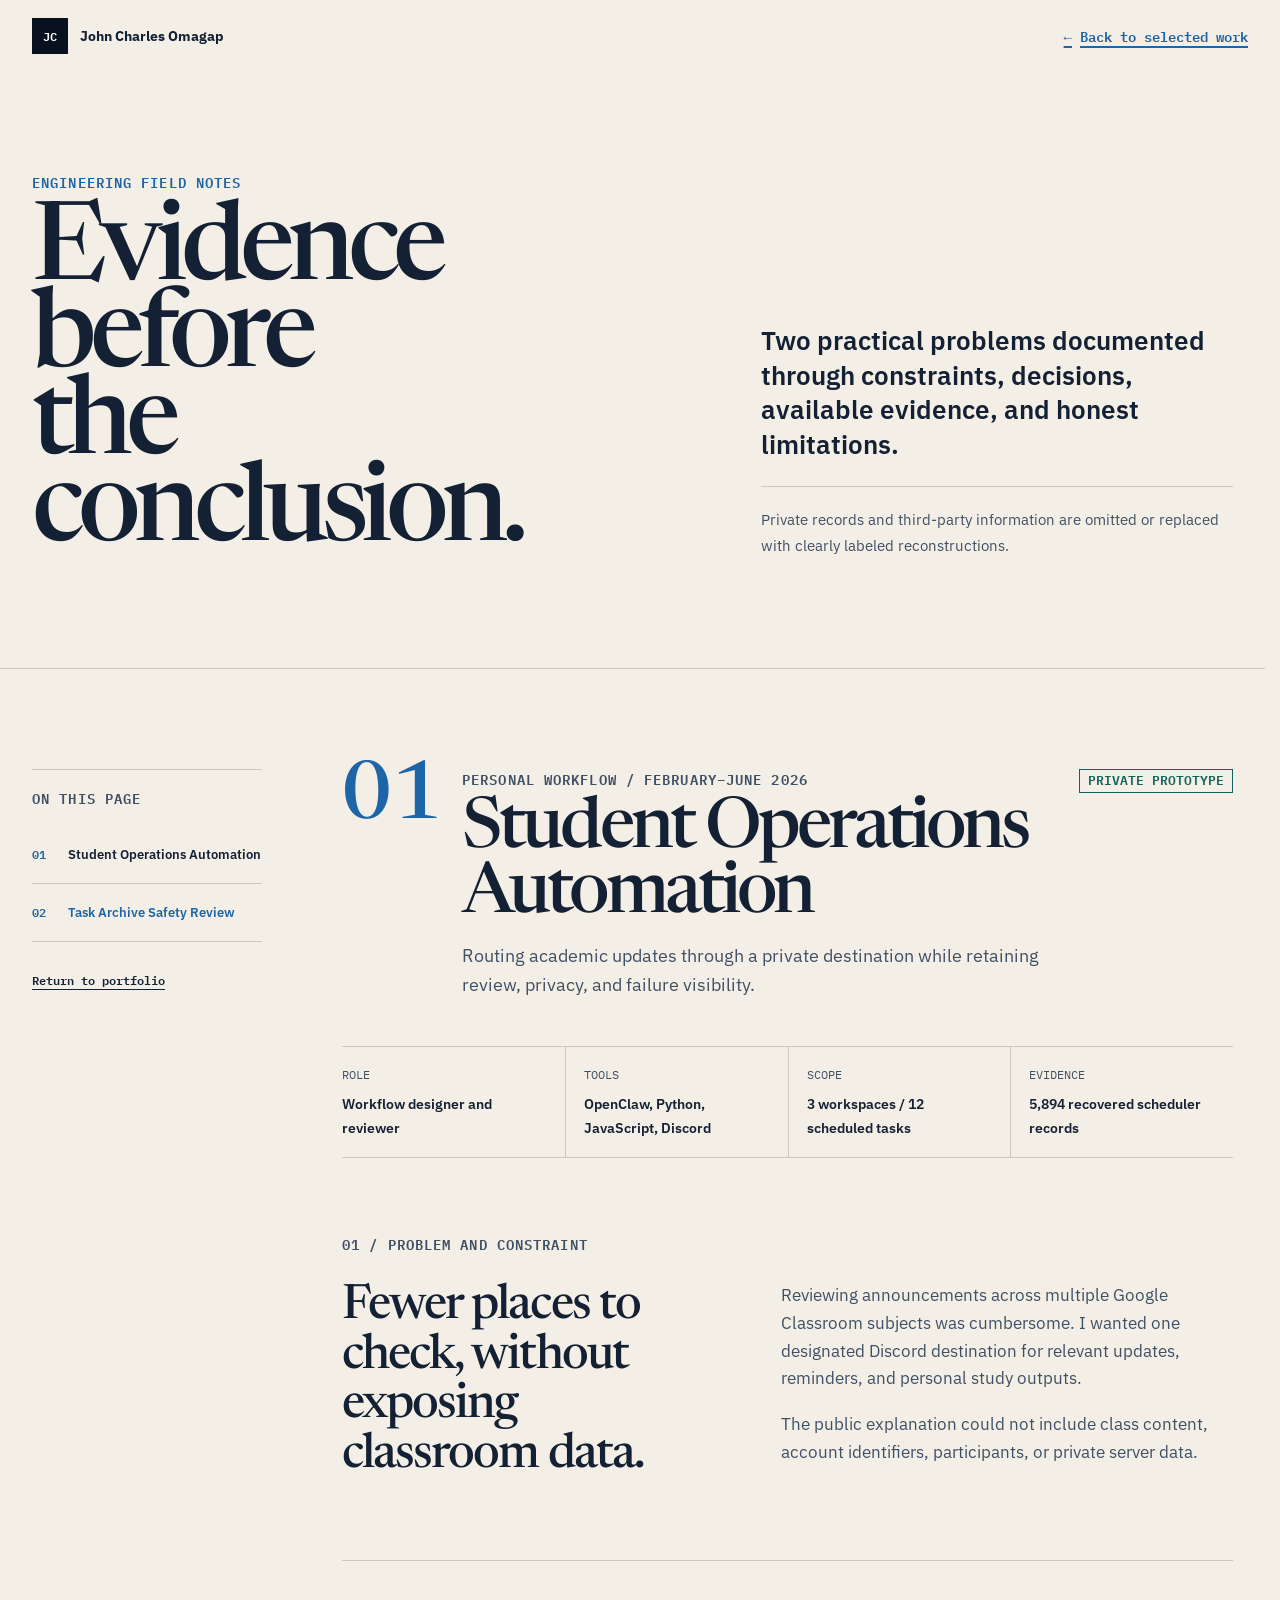
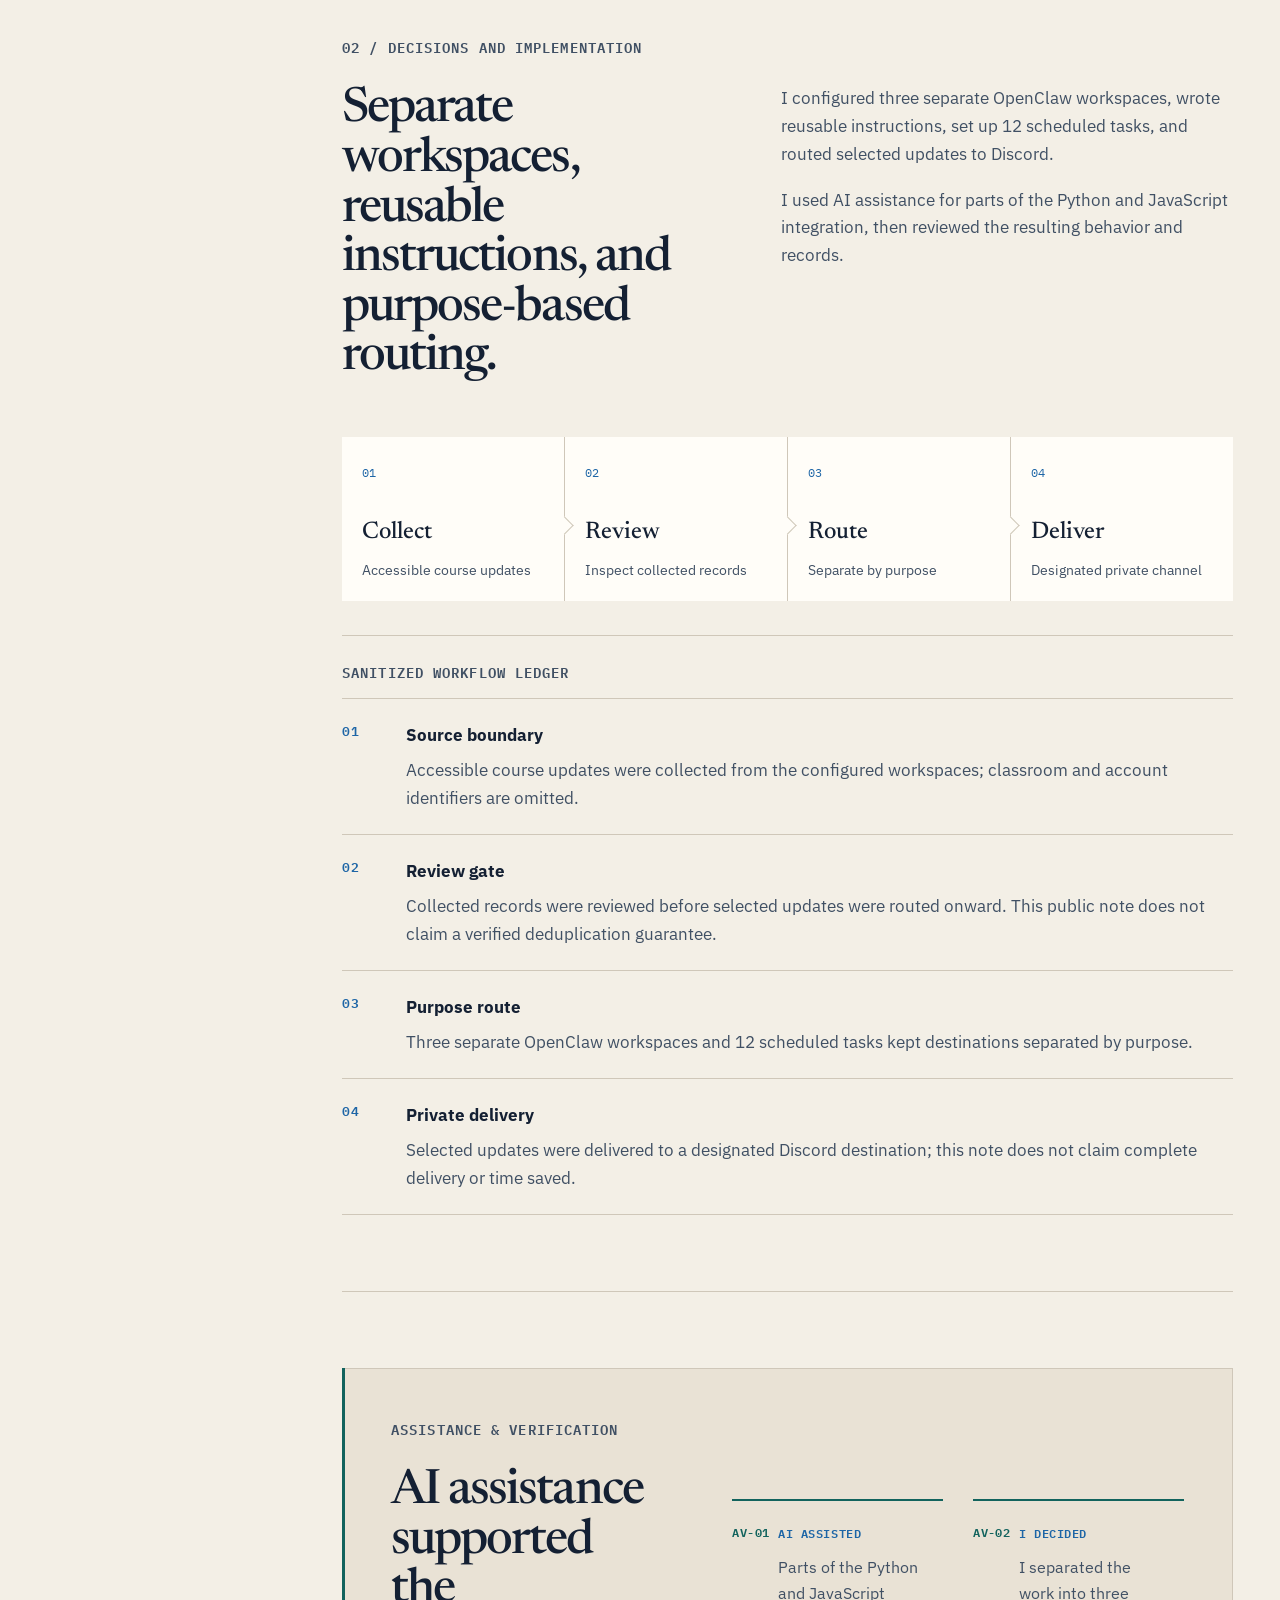
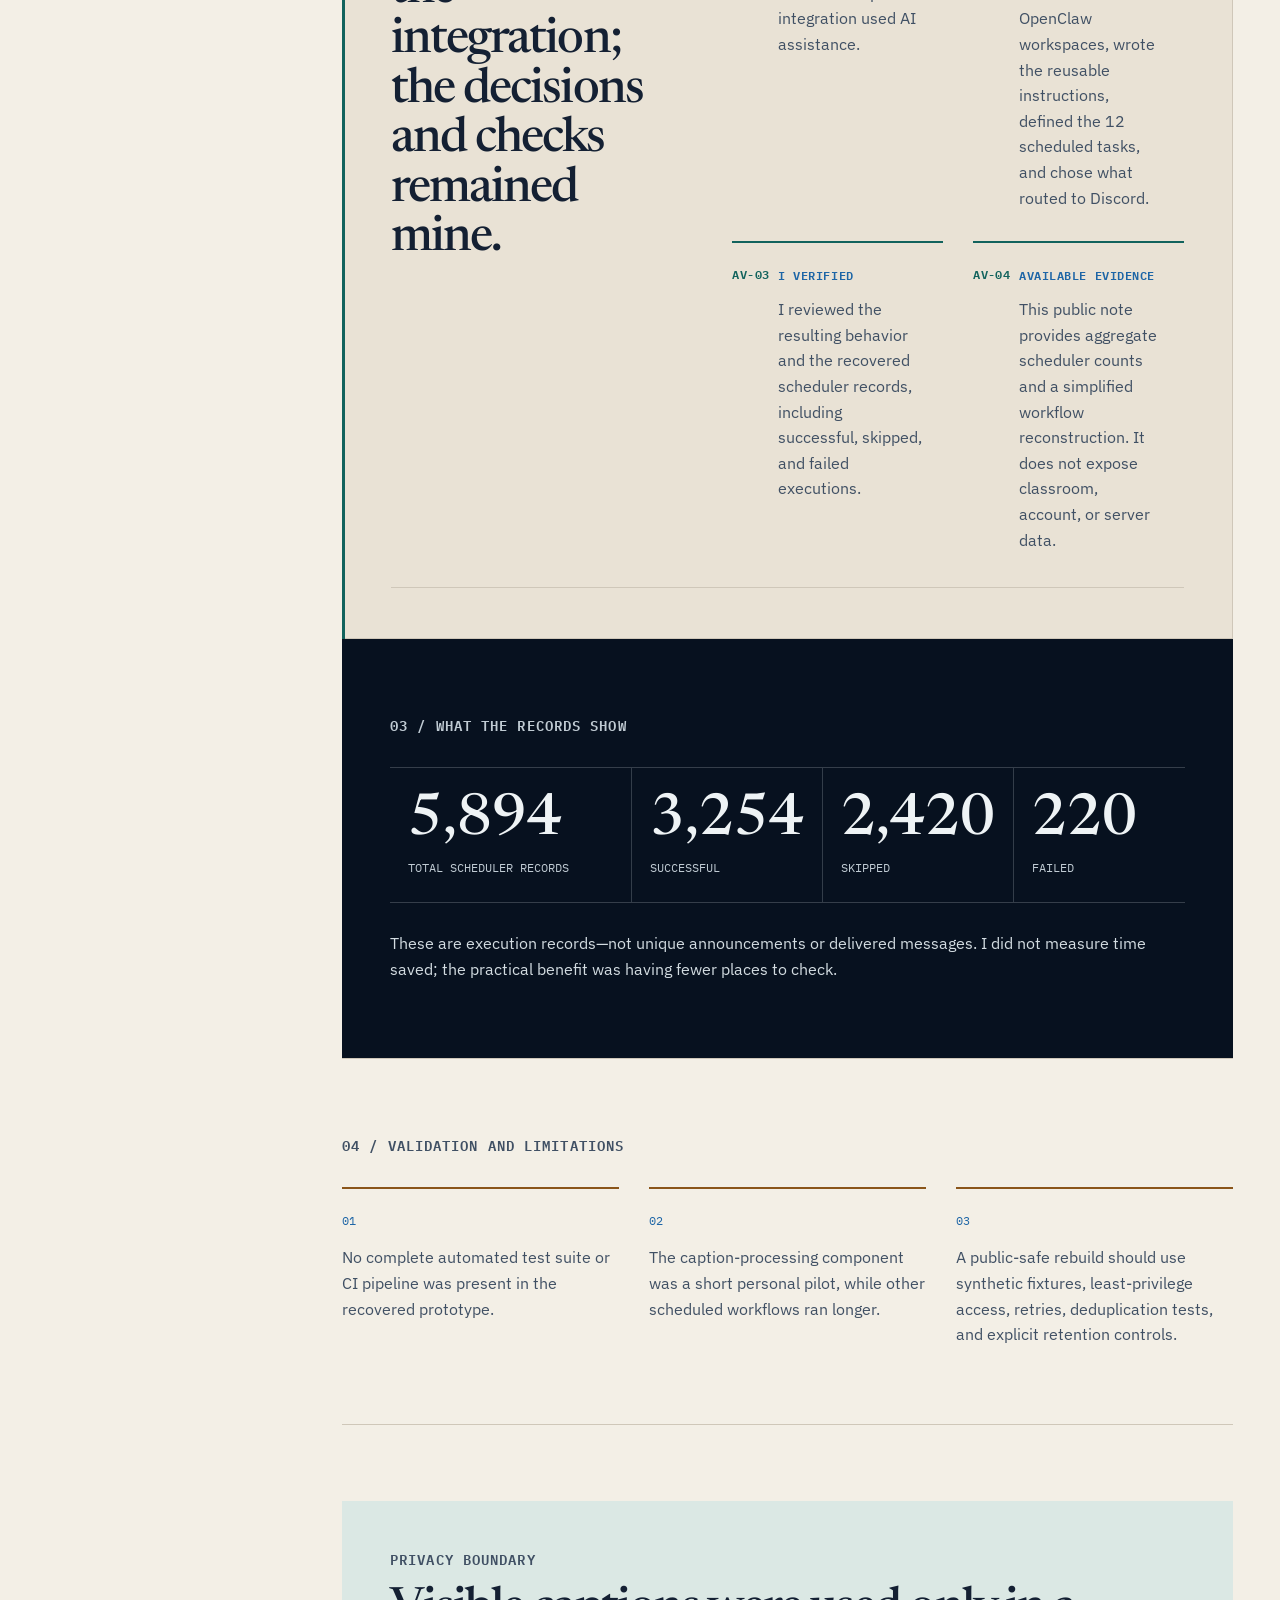
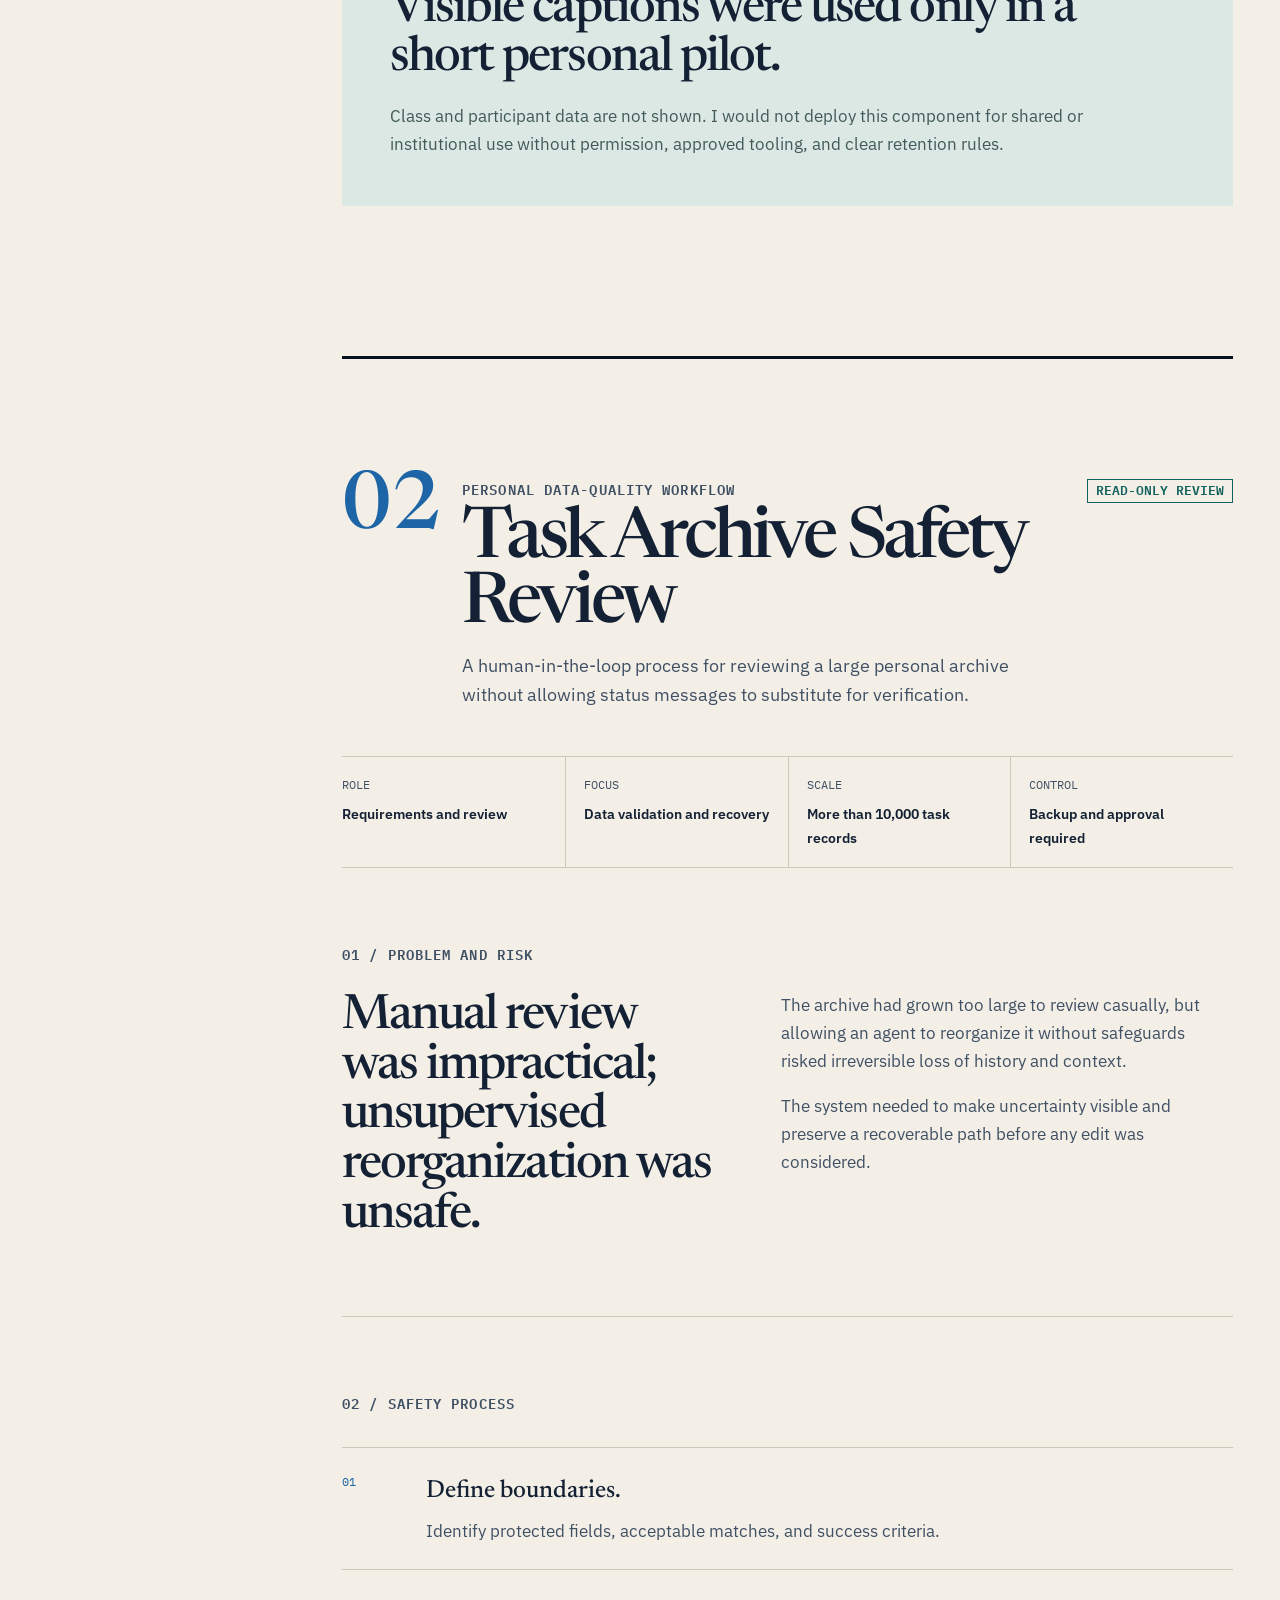
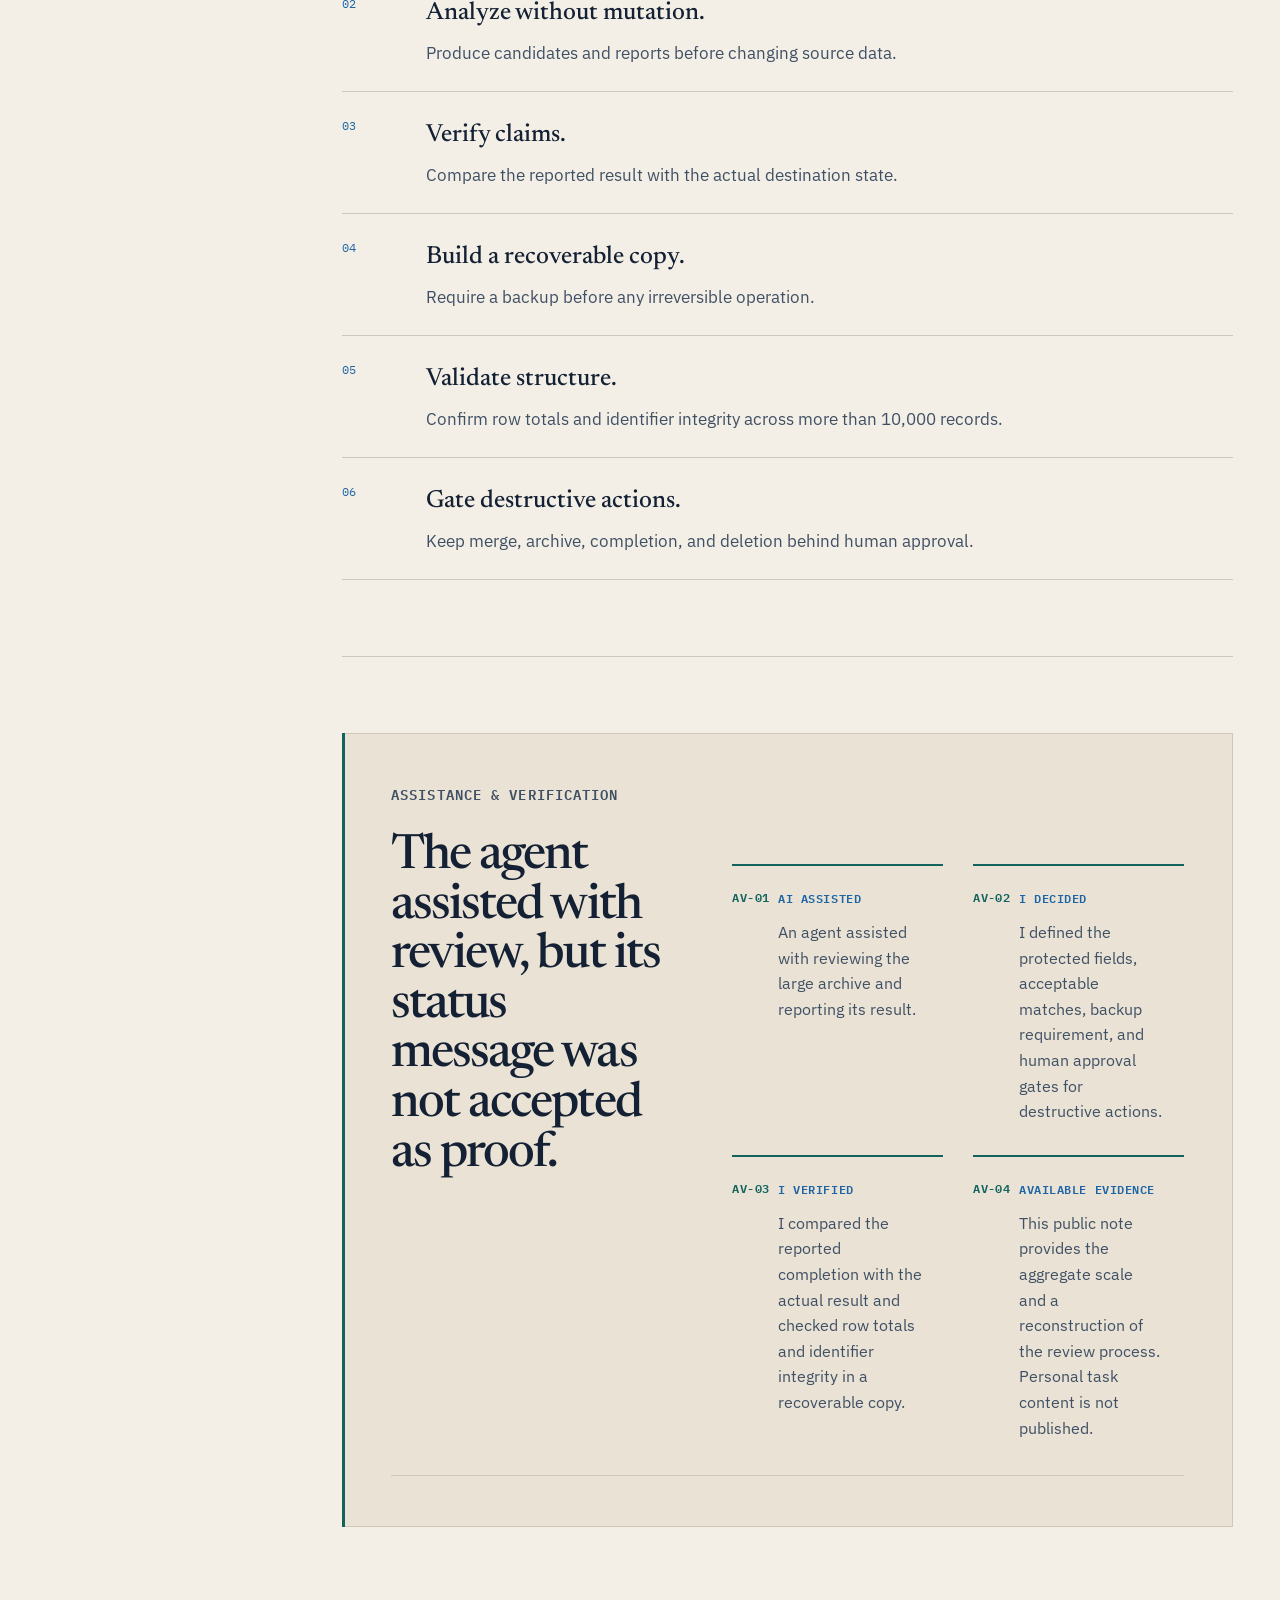
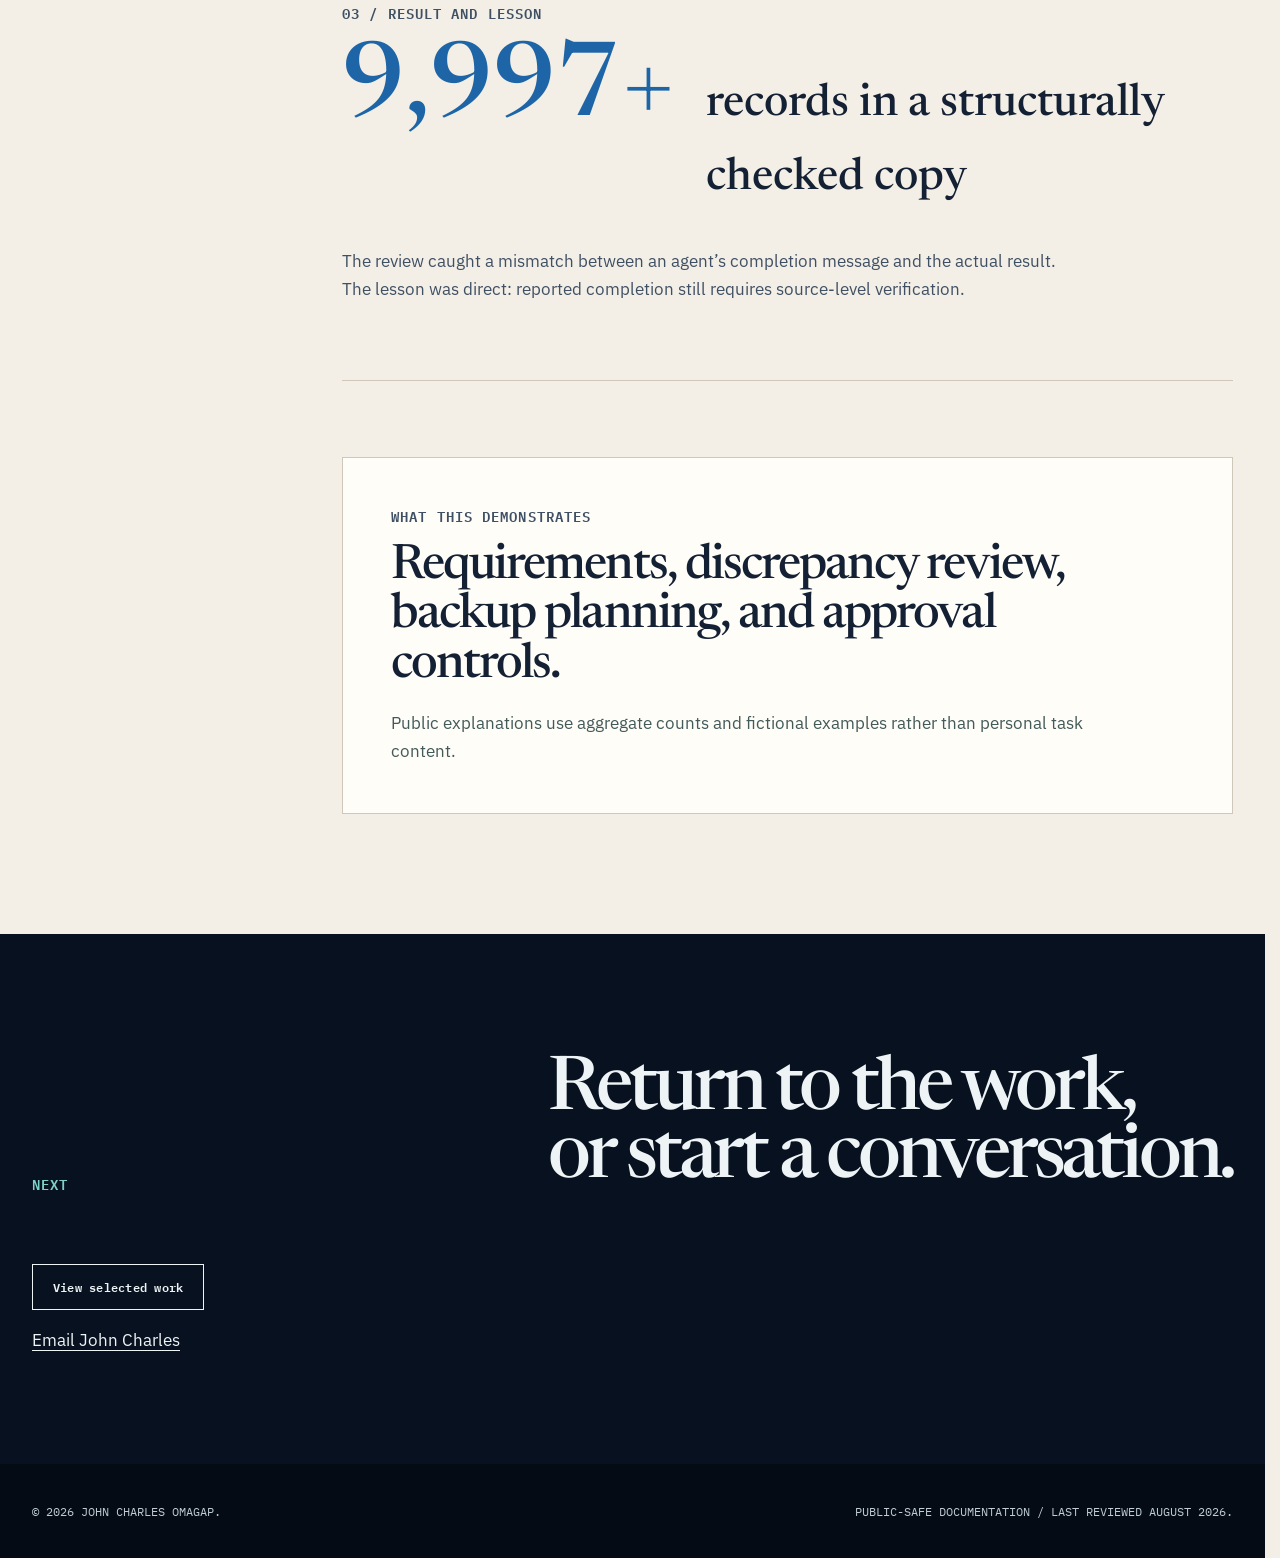
==== commit 01e65908: "feat(design): complete desktop portfolio presentation" ====
--- a/case-studies.html
+++ b/case-studies.html
@@ -8,11 +8,10 @@
   <meta name="description" content="Public-safe Engineering Field Notes by John Charles Omagap covering workflow automation, human-in-the-loop data quality, and verified AI-assisted work.">
   <meta name="author" content="John Charles Omagap">
   <meta name="theme-color" content="#f3efe6">
-  <script>document.documentElement.classList.add("js")</script>
+  <script>document.documentElement.classList.add("js","count-bootstrap");window.setTimeout(function(){document.documentElement.classList.remove("count-bootstrap")},2000)</script>
   <link rel="icon" type="image/svg+xml" href="images/favicon.svg">
   <link rel="stylesheet" href="critical.css?v=20260816-1">
-  <link rel="stylesheet" href="styles.css?v=20260816-1" media="print" onload="this.media='all'">
-  <noscript><link rel="stylesheet" href="styles.css?v=20260816-1"></noscript>
+  <link rel="stylesheet" href="styles.css?v=20260818-1">
   <noscript><style>
     @media (max-width: 900px) {
       .site-header { position: static; }
@@ -222,6 +221,6 @@
   </main>
 
   <footer class="site-footer"><div class="shell footer-inner"><p>&copy; <span id="current-year">2026</span> John Charles Omagap.</p><p>Public-safe documentation / last reviewed August 2026.</p></div></footer>
-  <script src="script.js?v=20260816-1"></script>
+  <script src="script.js?v=20260818-2"></script>
 </body>
 </html>
--- a/styles.css
+++ b/styles.css
@@ -279,11 +279,16 @@
 .tech-stack-grid { display: grid; grid-template-columns: repeat(2, minmax(0, 1fr)); }
 .tech-stack-grid > div { min-height: 126px; padding: 20px 22px 20px 0; border-top: 1px solid var(--line); }
 .tech-stack-grid > div:nth-child(even) { padding-left: 22px; border-left: 1px solid var(--line); }
-.tech-stack-grid span { font-family: var(--mono); font-size: .78rem; font-weight: 600; text-transform: uppercase; }
+.tech-stack-grid span { font-family: var(--mono); font-size: .84rem; font-weight: 600; }
 .tech-stack-grid p { margin: 12px 0 0; color: var(--ink-soft); font-size: .98rem; }
+.tech-stack-item { display: block; align-content: start; }
+.tech-stack-label { display: block; color: var(--ink); font-size: .84rem !important; letter-spacing: .045em; text-transform: uppercase; }
+.tech-tool-list { display: flex; flex-wrap: wrap; gap: 12px; margin: 16px 0 0; padding: 0; list-style: none; }
+.tech-tool-list li { display: grid; width: 52px; height: 52px; place-items: center; border: 1px solid var(--line); background: rgba(255, 255, 255, .46); }
+.tech-tool-list img { width: 34px; height: 34px; object-fit: contain; }
 .skill-ledger { border-top: 1px solid var(--line); }
 .skill-ledger > div { display: grid; grid-template-columns: 160px 1fr; gap: 28px; padding: 20px 0; border-bottom: 1px solid var(--line); }
-.skill-ledger span { font-family: var(--mono); font-size: .78rem; font-weight: 600; text-transform: uppercase; }
+.skill-ledger span { font-family: var(--mono); font-size: .84rem; font-weight: 600; text-transform: uppercase; }
 .skill-ledger p { margin: 0; color: var(--ink-soft); font-size: .98rem; }
 .learning-note { grid-column: 2; padding: 30px 0 0 40px; border-left: 2px solid var(--teal); }
 .learning-note h3 { margin: 8px 0; font-family: var(--serif); font-size: 2.2rem; font-weight: 500; }
@@ -291,13 +296,14 @@
 .credentials-section { background: var(--white); }
 .section-line-heading { display: grid; grid-template-columns: .55fr 1.45fr; gap: 60px; align-items: end; padding-bottom: 54px; border-bottom: 1px solid var(--line); }
 .credential-ledger { border-bottom: 1px solid var(--line); }
-.credential-row { display: grid; grid-template-columns: 180px 1fr auto; align-items: center; gap: 50px; padding: 38px 0; border-bottom: 1px solid var(--line); }
+.credential-row { display: grid; grid-template-columns: 140px minmax(280px, .9fr) minmax(320px, .75fr); align-items: start; gap: 28px 42px; padding: 48px 0; border-bottom: 1px solid var(--line); }
 .credential-row:last-child { border-bottom: 0; }
 .credential-score strong { font-family: var(--serif); font-size: 5rem; font-weight: 500; line-height: .8; }
 .credential-score > span { color: var(--ink-soft); font-family: var(--mono); font-size: .78rem; }
 .credential-row h3 { margin: 6px 0; font-family: var(--serif); font-size: 2rem; font-weight: 500; }
 .credential-row p { max-width: 650px; margin: 0; color: var(--ink-soft); font-size: .98rem; }
-.credential-row > a, .modal-text-trigger { min-height: 44px; font-family: var(--mono); font-size: .78rem; font-weight: 600; }
+.credential-copy > a, .modal-text-trigger { min-height: 44px; font-family: var(--mono); font-size: .78rem; font-weight: 600; }
+.credential-copy > a, .credential-copy > .modal-text-trigger { display: inline-flex; align-items: center; margin-top: 14px; }
 .modal-text-trigger { justify-self: start; padding: 0; border: 0; background: transparent; color: inherit; text-decoration: underline; text-underline-offset: 4px; cursor: pointer; }
 .credential-row-small .credential-score strong { font-size: 2.8rem; }
 .about-section { border-top: 1px solid var(--line); }
@@ -334,6 +340,7 @@
 body:has(.media-modal[open]) { overflow: hidden; }
 .count-up { font-variant-numeric: tabular-nums; }
 .count-up > [aria-hidden="true"] { display: inline; margin: 0; color: inherit; font: inherit; letter-spacing: inherit; line-height: inherit; text-transform: inherit; }
+html.count-bootstrap .count-up > [aria-hidden="true"] { visibility: hidden; }
 
 /* Case studies */
 .reading-progress { position: fixed; z-index: 100; top: 0; right: 0; left: 0; height: 3px; background: transparent; }
@@ -610,7 +617,7 @@
   .nav-toggle[aria-expanded="true"] span:nth-child(1) { transform: translateY(7px) rotate(45deg); }
   .nav-toggle[aria-expanded="true"] span:nth-child(2) { opacity: 0; }
   .nav-toggle[aria-expanded="true"] span:nth-child(3) { transform: translateY(-7px) rotate(-45deg); }
-  .hero { min-height: auto; padding-top: calc(var(--header) + 52px); }
+  .hero { height: auto; min-height: 100svh; padding: calc(var(--header) + 20px) 0 20px; }
   .hero-layout { grid-template-columns: 1fr; grid-template-areas: "copy" "portrait" "proof"; gap: 52px; }
   .hero h1 { font-size: clamp(3.6rem, 11.5vw, 6.2rem); line-height: .88; }
   .title-line + .title-line { margin-left: 0; }
@@ -619,7 +626,7 @@
   .proof-strip { grid-template-columns: 1fr; }
   .proof-strip > div, .proof-strip > div + div { padding: 16px 0; border-left: 0; }
   .proof-strip > div + div { border-top: 1px solid var(--line); }
-  .work-intro, .project-feature, .case-feature, .supporting-section, .credentials-section, .about-section { padding: 88px 0; }
+  .project-feature, .case-feature, .supporting-section, .credentials-section, .about-section { padding: 88px 0; }
   .split-heading, .case-feature-heading, .supporting-grid, .section-line-heading, .about-layout, .contact-layout, .case-hero-grid { grid-template-columns: 1fr; gap: 38px; }
   .project-feature-grid, .project-feature-grid-reversed { grid-template-columns: 1fr; }
   .project-feature-grid-reversed .project-story { grid-column: auto; grid-row: auto; }
@@ -635,7 +642,6 @@
   .additional-row > p, .additional-row > a { grid-column: 2; }
   .learning-note { grid-column: 1; }
   .credential-row { grid-template-columns: 130px 1fr; }
-  .credential-row > a, .credential-row > .modal-text-trigger { grid-column: 2; }
   .about-facts { grid-template-columns: repeat(2, 1fr); }
   .about-facts div:nth-child(3) { border-top: 1px solid var(--line); border-left: 0; }
   .about-facts div:nth-child(4) { border-top: 1px solid var(--line); }
@@ -707,7 +713,6 @@
   .learning-note { padding-left: 20px; }
   .section-line-heading { padding-bottom: 34px; }
   .credential-row { grid-template-columns: 1fr; gap: 20px; }
-  .credential-row > a, .credential-row > .modal-text-trigger { grid-column: 1; }
   .about-facts { grid-template-columns: 1fr; }
   .about-facts div, .about-facts div:first-child { padding: 18px 0; }
   .about-facts div + div, .about-facts div:nth-child(4) { border-top: 1px solid var(--line); border-left: 0; }
@@ -768,32 +773,39 @@
   .case-fact-rail, .about-facts { grid-template-columns: 1fr; }
   .case-fact-rail div, .case-fact-rail div:first-child { padding-inline: 0; }
   .case-fact-rail div + div, .case-fact-rail div:nth-child(3), .case-fact-rail div:nth-child(4) { border-top: 1px solid var(--line); border-left: 0; }
-  .contact-email, .project-actions a, .credential-row > a { overflow-wrap: anywhere; }
+  .contact-email, .project-actions a, .credential-copy > a { overflow-wrap: anywhere; }
 }
 
 /* Homepage readability and evidence affordances */
-.work-intro { min-height: 100svh; display: grid; align-items: center; background: var(--night); color: var(--night-text); scroll-margin-top: 0; scroll-snap-align: start; }
+.work-intro { position: relative; display: grid; height: 100svh; min-height: 100svh; align-items: center; overflow: clip; padding-block: clamp(76px, 10vh, 112px); background: var(--night); color: var(--night-text); scroll-margin-top: calc(-1 * (var(--header) + 24px)); scroll-snap-align: start; }
+.work-intro::after { display: none; position: absolute; right: max(32px, calc((100vw - var(--shell)) / 2)); bottom: 24px; padding: 7px 10px; background: rgba(7, 17, 31, .38); color: #a4ddd6; content: "Next / field note 01 \2193"; font-family: var(--mono); font-size: .76rem; font-weight: 600; letter-spacing: .06em; text-transform: uppercase; }
+@media (min-width: 901px) {
+  .work-intro {
+    background: linear-gradient(180deg, #f3efe6 0%, #f3efe6 60%, #cad1ce 78%, #31566d 100%);
+    color: var(--ink);
+  }
+  .work-intro::after { display: block; }
+}
 .work-intro .eyebrow { color: #7fd0c7; }
 .work-intro .split-heading > p { color: var(--night-muted); }
 .work-intro .split-heading { width: 100%; }
-.eyebrow, .project-kicker, .chapter-label, .project-story-label, .project-actions a, .credential-row > a, .modal-text-trigger { font-size: .86rem; }
+.eyebrow, .project-kicker, .chapter-label, .project-story-label, .project-actions a, .credential-copy > a, .modal-text-trigger { font-size: .86rem; }
 .project-meta dt, .credential-score > span, .media-frame figcaption, .media-toolbar, .status { font-size: .84rem; }
-.project-actions a, .credential-row > a, .ledger-link { color: var(--blue); text-decoration: underline; text-decoration-thickness: 2px; text-underline-offset: 4px; }
+.project-actions a, .credential-copy > a, .ledger-link { color: var(--blue); text-decoration: underline; text-decoration-thickness: 2px; text-underline-offset: 4px; }
 .project-feature-dark .project-actions a { color: #8fc8ee; }
 .ledger-link { font-family: var(--mono); font-weight: 600; }
 .media-readiness i { animation: readiness-pulse 2.8s ease-in-out infinite; }
 @keyframes readiness-pulse { 0%, 100% { opacity: .55; transform: scale(.9); } 50% { opacity: 1; transform: scale(1.15); } }
-.credential-row { grid-template-columns: 180px 1fr auto auto; }
-.credential-thumb { display: block; width: 112px; aspect-ratio: 16 / 10; overflow: hidden; border: 1px solid var(--line); }
-.credential-thumb img { width: 100%; height: 100%; object-fit: cover; }
+.credential-row > .credential-thumb { grid-column: 3; grid-row: 1 / span 2; }
+.credential-thumb { display: block; width: 100%; overflow: hidden; border: 1px solid var(--line); background: var(--white); }
+.credential-thumb img { width: 100%; height: auto; object-fit: contain; }
 .media-carousel-card, .media-carousel-card.is-left, .media-carousel-card.is-right, .media-carousel-card.is-active { transform: translate(-50%, -50%); filter: none; }
 .media-carousel-card { width: 92%; height: 84%; }
 @media (max-width: 900px) {
-  .work-intro { min-height: 100svh; }
+  .work-intro { height: 100svh; min-height: 100svh; padding-block: clamp(48px, 7vh, 72px); }
   .project-story-layout .project-title { display: block; }
   .credential-row { grid-template-columns: 130px 1fr; }
-  .credential-thumb { grid-column: 2; width: min(100%, 180px); }
-  .credential-row > a:not(.credential-thumb), .credential-row > .modal-text-trigger { grid-column: 2; }
+  .credential-row > .credential-thumb { grid-column: 2; grid-row: auto; width: 100%; }
   .hero-layout { grid-template-columns: minmax(0, 1fr) 112px; grid-template-areas: "copy portrait" "proof proof"; align-items: start; gap: 30px 18px; }
   .portrait-stage { width: 112px; margin: 0 0 0 auto; }
   .portrait-stage figcaption { display: none; }
@@ -803,14 +815,14 @@
   .portrait-stage { width: 88px; }
   .hero h1 { font-size: clamp(2.25rem, 11vw, 3.8rem); }
   .credential-row { grid-template-columns: 1fr; }
-  .credential-thumb, .credential-row > a:not(.credential-thumb), .credential-row > .modal-text-trigger { grid-column: 1; }
+  .credential-row > .credential-thumb { grid-column: 1; grid-row: auto; }
 }
 @media (prefers-reduced-motion: reduce) { .media-readiness i { animation: none; } }
 
 /* Full-viewport work index */
 .work-index-layout {
   display: grid;
-  width: 100%;
+  width: min(calc(100% - 64px), var(--shell));
   grid-template-columns: minmax(0, 1.2fr) minmax(300px, .6fr);
   gap: clamp(54px, 8vh, 92px) clamp(56px, 8vw, 120px);
   align-items: end;
@@ -825,6 +837,14 @@
 .work-index-list span { grid-row: 1 / span 2; color: #7fd0c7; font-family: var(--mono); font-size: .86rem; }
 .work-index-list strong { font-family: var(--serif); font-size: clamp(1.45rem, 2vw, 2.1rem); font-weight: 500; line-height: 1; }
 .work-index-list small { color: var(--night-muted); font-family: var(--mono); font-size: .8rem; line-height: 1.5; text-transform: uppercase; }
+@media (min-width: 901px) {
+  .work-intro .eyebrow, .work-intro .work-index-list span { color: #076b72; }
+  .work-intro .work-index-intro, .work-intro .work-index-list small { color: #3c5160; }
+  .work-intro .work-index-list { border-color: rgba(13, 27, 49, .24); background: rgba(243, 239, 230, .34); }
+  .work-intro .work-index-list li + li { border-color: rgba(13, 27, 49, .24); }
+  .work-intro .work-index-list a { color: var(--ink); }
+  .work-intro .work-index-list a:hover, .work-intro .work-index-list a:focus-visible { background: rgba(7, 107, 114, .09); color: var(--ink); }
+}
 html.js .work-intro .work-index-list li { transform: translateY(16px); opacity: 0; transition: transform 500ms var(--ease), opacity 420ms ease; }
 html.js .work-intro .reveal.is-visible .work-index-list li { transform: none; opacity: 1; }
 html.js .work-intro .reveal.is-visible .work-index-list li:nth-child(2) { transition-delay: 100ms; }
@@ -845,37 +865,71 @@
 .history-timeline h2 { margin: 0; font-family: var(--serif); font-size: clamp(2.5rem, 5vw, 4.8rem); font-weight: 500; letter-spacing: -.045em; line-height: .94; }
 .history-timeline h2 + p { max-width: 68ch; margin: 18px 0 0; color: var(--ink-soft); font-size: 1.06rem; }
 .history-timeline figure { margin: 30px 0 0; }
-.history-timeline figure img { width: 100%; border: 1px solid var(--line); background: #fff; }
+.history-timeline figure img { display: block; width: 100%; height: auto; aspect-ratio: auto; object-fit: contain; border: 1px solid var(--line); background: #fff; }
 .history-timeline figcaption { margin-top: 10px; color: var(--ink-soft); font-family: var(--mono); font-size: .8rem; line-height: 1.5; text-transform: uppercase; }
 .credential-thumb { position: relative; appearance: none; padding: 0; cursor: zoom-in; }
 .credential-thumb span { position: absolute; right: 6px; bottom: 6px; padding: 5px 7px; background: rgba(7, 17, 31, .9); color: #fff; font-family: var(--mono); font-size: .68rem; text-transform: uppercase; }
 .credential-thumb:focus-visible { outline: 3px solid var(--blue); outline-offset: 3px; }
 .about-history-link, .site-footer a { color: inherit; text-decoration: underline; text-decoration-thickness: 2px; text-underline-offset: 4px; }
 
+@media (min-width: 901px) {
+  .page-scroll-indicator li::before,
+  .portrait-stage figcaption,
+  .method-proof,
+  .media-corner,
+  .media-toolbar,
+  .media-frame figcaption,
+  .status,
+  .work-index-list small,
+  .automation-ledger-list li > span,
+  .history-version,
+  .history-timeline figcaption,
+  .credential-thumb span,
+  .site-footer,
+  .contact-links a { font-size: max(.8125rem, 13px); }
+
+  .primary-nav a,
+  .case-back,
+  .tech-stack-label,
+  .tech-stack-grid span,
+  .skill-ledger span,
+  .project-meta dt,
+  .project-actions a,
+  .credential-copy > a,
+  .modal-text-trigger { font-size: .875rem; }
+
+  .contact-links a,
+  .about-history-link,
+  .site-footer a,
+  .case-back { text-decoration: underline; text-decoration-thickness: 2px; text-underline-offset: 4px; }
+}
+
 /* Flat stacked media: one outer border, no tilted card borders. */
 .media-carousel-card, .media-carousel-card.is-active { transform: translate(-50%, -50%) scale(1); opacity: 1; filter: none; }
 .media-carousel-card.is-left { transform: translate(-60%, -50%) scale(.91); opacity: .24; filter: saturate(.55); }
 .media-carousel-card.is-right { transform: translate(-40%, -50%) scale(.91); opacity: .24; filter: saturate(.55); }
 .media-carousel.is-single .media-carousel-card { transform: translate(-50%, -50%) scale(1); opacity: 1; }
 
-/* Mobile project introductions: title, media, then summary; never lock scrolling. */
+/* Mobile project presentations: title and media hold for one short sequence, then details unlock. */
 @media (max-width: 900px) {
-  .work-index-layout { grid-template-columns: 1fr; gap: 34px; }
+  .work-index-layout { width: min(calc(100% - 40px), var(--shell)); grid-template-columns: 1fr; gap: 24px; }
   .work-index-intro, .work-index-list { grid-column: 1; }
   .work-index-list { grid-template-columns: 1fr; }
   .work-index-list li + li { border-top: 1px solid var(--line-dark); border-left: 0; }
-  .work-index-list a { min-height: 108px; }
-
-  .hero-layout { grid-template-columns: minmax(0, 1fr) clamp(104px, 28vw, 132px); grid-template-areas: none; align-items: start; gap: 22px 18px; }
+  .work-index-list a { min-height: 82px; padding-block: 14px; }
+
+  .hero-layout { height: 100%; grid-template-columns: minmax(0, 1fr) clamp(104px, 28vw, 132px); grid-template-areas: none; align-content: center; align-items: start; gap: 12px 18px; }
   .hero-copy { display: contents; }
-  .hero-copy > .eyebrow { grid-column: 1; grid-row: 1; align-self: end; }
+  .hero-copy > .eyebrow { grid-column: 1 / -1; grid-row: 1; align-self: end; }
   .hero-copy > h1 { grid-column: 1; grid-row: 2; align-self: start; }
-  .portrait-stage { grid-column: 2; grid-row: 1 / span 2; width: 100%; margin: 0; }
+  .portrait-stage { grid-column: 2; grid-row: 2; width: 100%; margin: 0; }
   .hero-positioning { grid-column: 1 / -1; grid-row: 3; }
   .hero-summary { grid-column: 1 / -1; grid-row: 4; }
   .method-proof { grid-column: 1 / -1; grid-row: 5; }
   .hero-actions { grid-column: 1 / -1; grid-row: 6; }
-  .proof-strip { grid-column: 1 / -1; grid-row: 7; }
+  .proof-strip { grid-column: 1 / -1; grid-row: 7; grid-template-columns: repeat(3, minmax(0, 1fr)); }
+  .proof-strip > div, .proof-strip > div + div { padding: 10px 12px; border-top: 0; }
+  .proof-strip > div + div { border-left: 1px solid var(--line); }
   .portrait-stage figcaption { display: none; }
 
   [data-project-sequence].project-feature { padding: 0; scroll-margin-top: 0; }
@@ -885,24 +939,54 @@
   .project-sequence-title span + span { padding-left: 16px; border-left: 1px solid currentColor; }
   .project-sequence-copy h2 { margin: 12px 0 0; font-family: var(--serif); font-size: clamp(2.7rem, 11vw, 4.6rem); font-weight: 500; letter-spacing: -.05em; line-height: .94; }
   .project-story-layout .project-title { display: none; }
-  html.js [data-project-sequence] .project-sequence-copy,
-  html.js [data-project-sequence] .project-sequence-media,
-  html.js [data-project-sequence] .project-story-summary { transform: translateY(18px); opacity: 0; transition: transform 560ms var(--ease), opacity 440ms ease; }
-  html.js [data-project-sequence].is-mobile-intro-visible .project-sequence-copy { transform: none; opacity: 1; }
-  html.js [data-project-sequence].is-mobile-intro-visible .project-sequence-media { transform: none; opacity: 1; transition-delay: 120ms; }
-  html.js [data-project-sequence].is-mobile-intro-visible .project-story-summary { transform: none; opacity: 1; transition-delay: 240ms; }
+  html.project-sequences-enabled [data-project-sequence] .project-sequence-sticky { display: grid; min-height: 100svh; align-content: center; padding-block: clamp(78px, 10vh, 112px) clamp(54px, 8vh, 88px); }
+  html.project-sequences-enabled [data-project-sequence] .project-sequence-layout,
+  html.project-sequences-enabled [data-project-sequence] .project-sequence-layout.project-feature-grid-reversed { grid-template-columns: minmax(0, 1fr); gap: 32px; }
+  html.project-sequences-enabled [data-project-sequence] .project-story-layout { visibility: hidden; opacity: 0; pointer-events: none; }
+  html.project-sequences-enabled [data-project-sequence] .project-sequence-copy,
+  html.project-sequences-enabled [data-project-sequence] .project-sequence-media,
+  html.project-sequences-enabled [data-project-sequence] .project-story-summary { transform: translateY(18px); opacity: 0; transition: transform 560ms var(--ease), opacity 440ms ease; }
+  html.project-sequences-enabled [data-project-sequence] .project-scroll-track.is-sequence-active .project-sequence-copy { transform: none; opacity: 1; }
+  html.project-sequences-enabled [data-project-sequence] .project-scroll-track.is-sequence-active .project-sequence-media { transform: none; opacity: 1; transition-delay: 140ms; }
+  html.project-sequences-enabled [data-project-sequence] .project-story-summary { display: block; visibility: hidden; pointer-events: none; }
+  html.project-sequences-enabled [data-project-sequence] .project-scroll-track.is-sequence-complete .project-story-summary { visibility: visible; transform: none; opacity: 1; pointer-events: auto; }
+  html.project-sequences-enabled [data-project-sequence] .project-scroll-track.is-sequence-complete .project-sequence-sticky { min-height: 0; padding-bottom: 0; }
+  html.project-sequences-enabled [data-project-sequence] .project-scroll-track.is-sequence-complete .project-story-layout { visibility: visible; opacity: 1; pointer-events: auto; transition: opacity 220ms ease; }
   .history-layout { padding-block: 72px 96px; }
   .history-timeline > li { grid-template-columns: 1fr; gap: 12px; }
 }
 
 @media (max-width: 620px) {
-  .work-index-heading h2 { font-size: clamp(3rem, 15vw, 4.6rem); }
-  .hero-layout { grid-template-columns: minmax(0, 1fr) 104px; gap: 18px 12px; }
+  .work-intro { padding: calc(var(--header) + 10px) 0 18px; }
+  .work-index-layout { width: min(calc(100% - 28px), var(--shell)); gap: 16px; }
+  .work-index-heading h2 { font-size: clamp(2.45rem, 12.6vw, 3.4rem); }
+  .work-index-intro { font-size: .94rem; line-height: 1.5; }
+  .work-index-list a { min-height: 66px; grid-template-columns: 32px 1fr; gap: 3px 10px; padding: 10px 12px; }
+  .work-index-list strong { font-size: 1.28rem; }
+  .work-index-list small { font-size: .7rem; line-height: 1.35; }
+  .hero-layout { grid-template-columns: minmax(0, 1fr) 96px; gap: 8px 12px; }
   .hero h1 { margin-block: 10px 12px; font-size: clamp(2.35rem, 11.5vw, 3.25rem); line-height: .92; }
+  .hero-positioning { font-size: 1.08rem; }
+  .hero-summary { margin-top: 4px; font-size: .92rem; line-height: 1.5; }
+  .method-proof { grid-template-columns: repeat(2, minmax(0, 1fr)); margin-top: 4px; }
+  .method-proof li { min-height: 30px; padding: 5px 8px; font-size: .62rem; }
+  .method-proof li + li { border-top: 0; border-left: 1px solid var(--line); }
+  .method-proof li:last-child { grid-column: 1 / -1; border-top: 1px solid var(--line); border-left: 0; }
+  .hero-actions { margin-top: 6px; }
+  .proof-strip > div, .proof-strip > div + div { display: block; padding: 8px 5px; }
+  .proof-strip dt { font-size: .67rem; }
+  .proof-strip strong { font-size: .74rem; line-height: 1.25; }
+  .proof-strip dd > span { display: none; }
   .project-sequence-copy { width: min(calc(100% - 28px), var(--shell)); }
   .project-sequence-title { display: grid; gap: 6px; }
   .project-sequence-title span + span { padding: 0; border: 0; }
   .automation-ledger-list li { grid-template-columns: 34px 1fr; gap: 12px; }
+  .tech-tool-list { gap: 8px 10px; }
+}
+
+@media (max-width: 900px) {
+  html.js .reveal { transform: none; transition-duration: 420ms; }
+  html.js [data-project-sequence] .reveal { opacity: 1; transform: none; transition: none; }
 }
 
 @media (prefers-reduced-motion: reduce) {
@@ -910,6 +994,7 @@
   html.js [data-project-sequence] .project-sequence-copy,
   html.js [data-project-sequence] .project-sequence-media,
   html.js [data-project-sequence] .project-story-summary { transform: none; opacity: 1; transition: none; }
+  html.js .count-up > [aria-hidden="true"] { transition: none; }
 }
 
 @media print {
